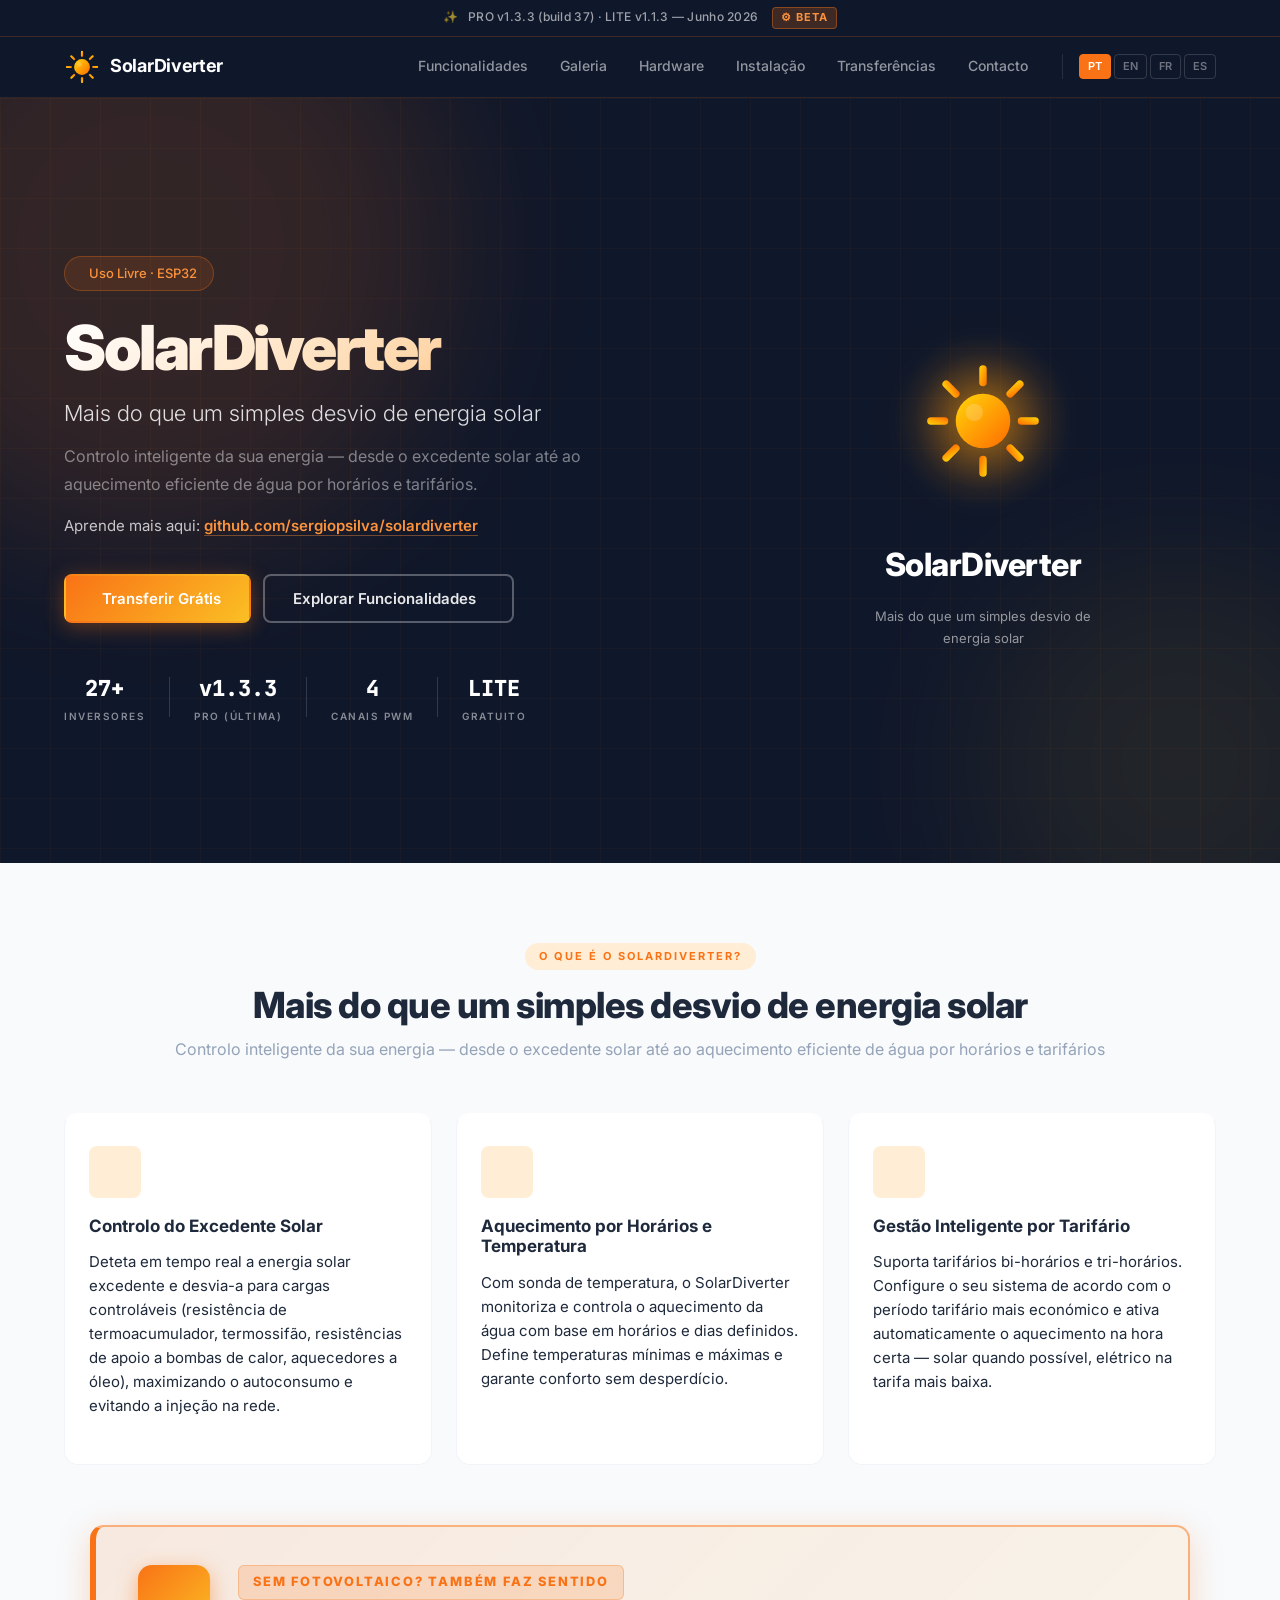
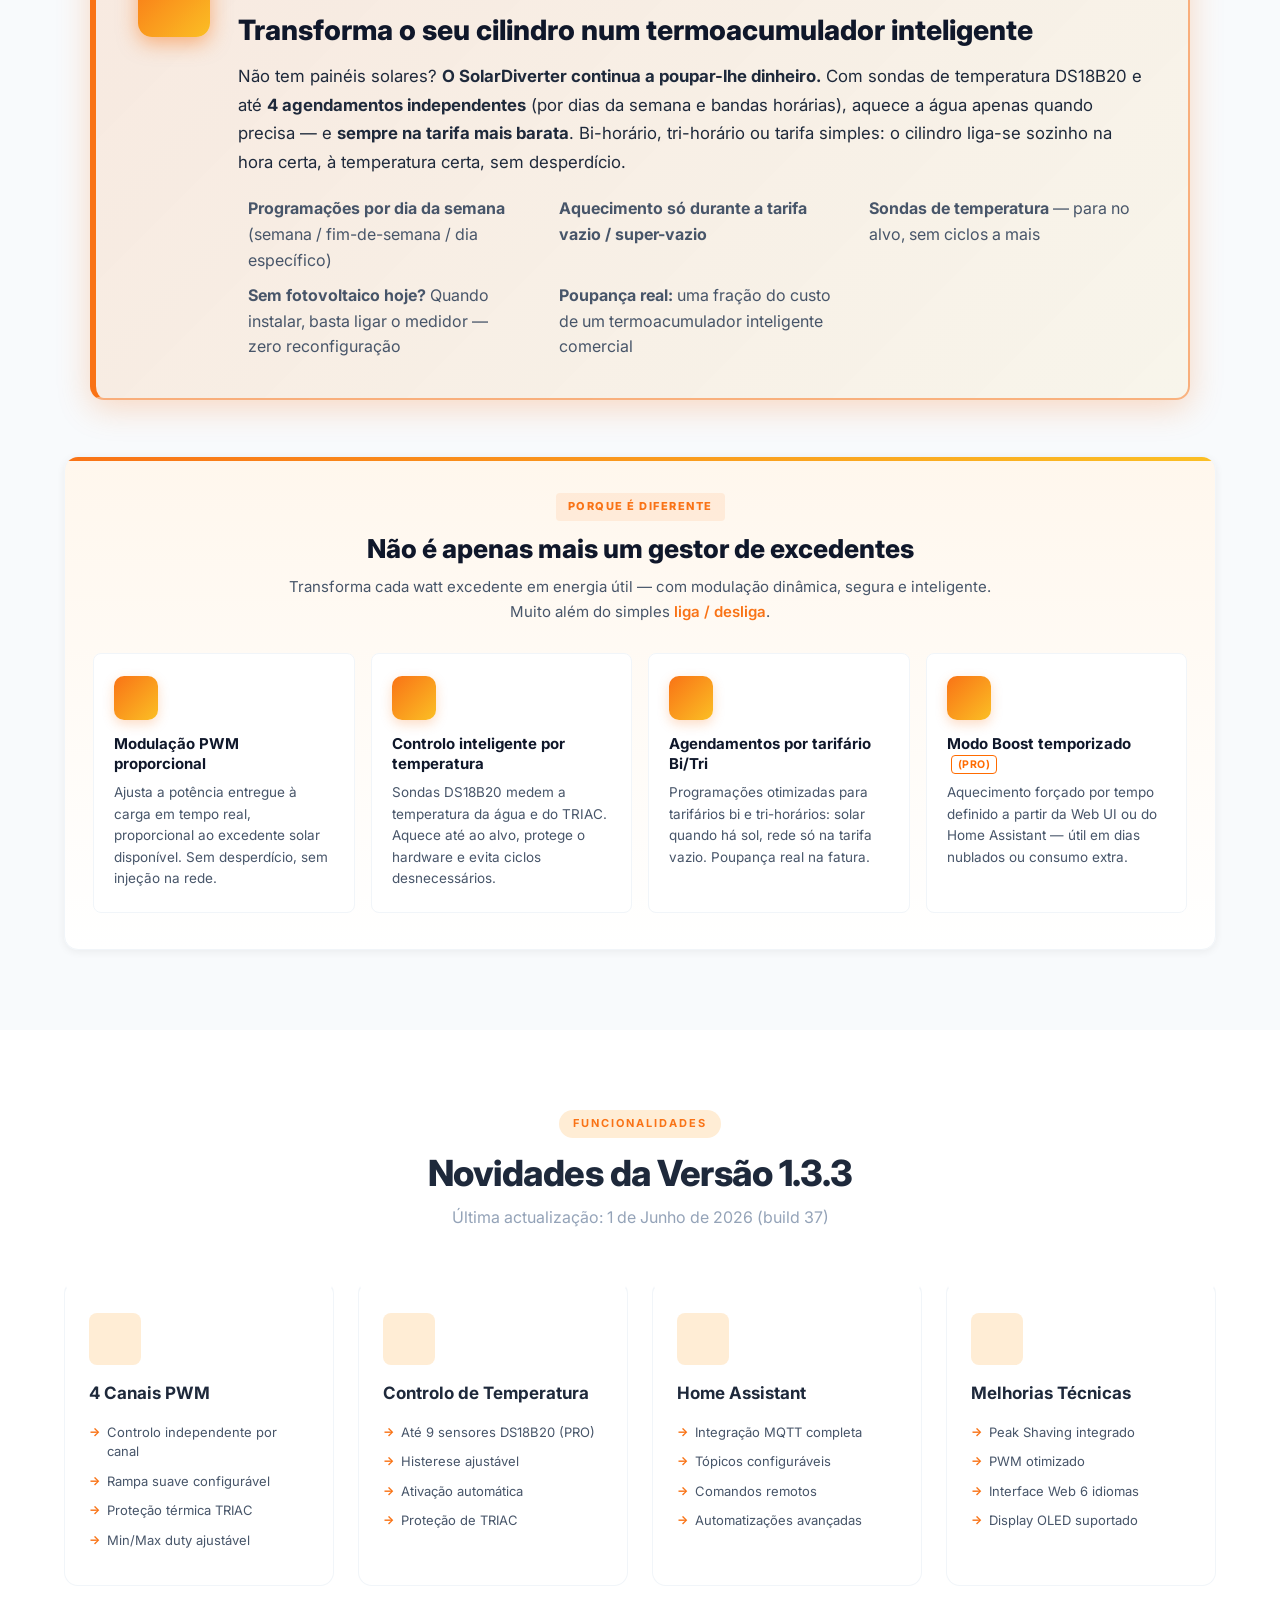
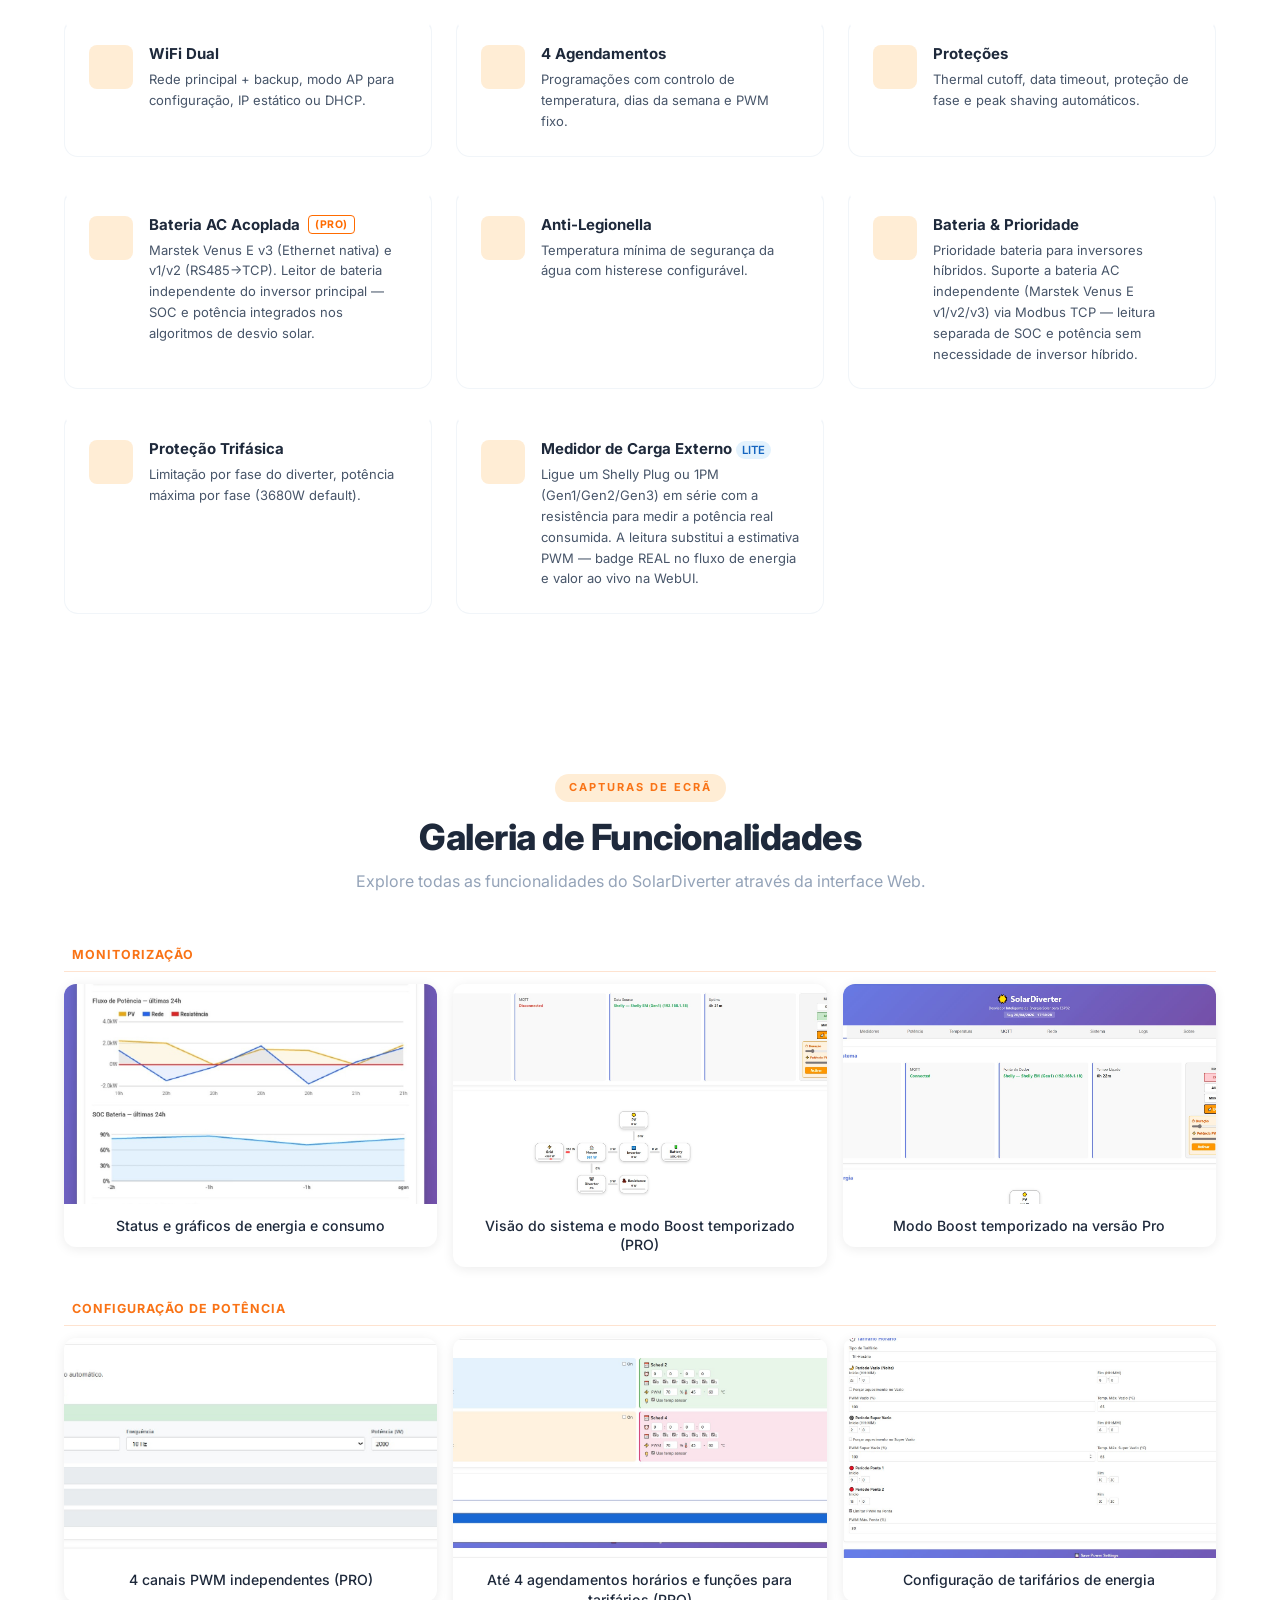
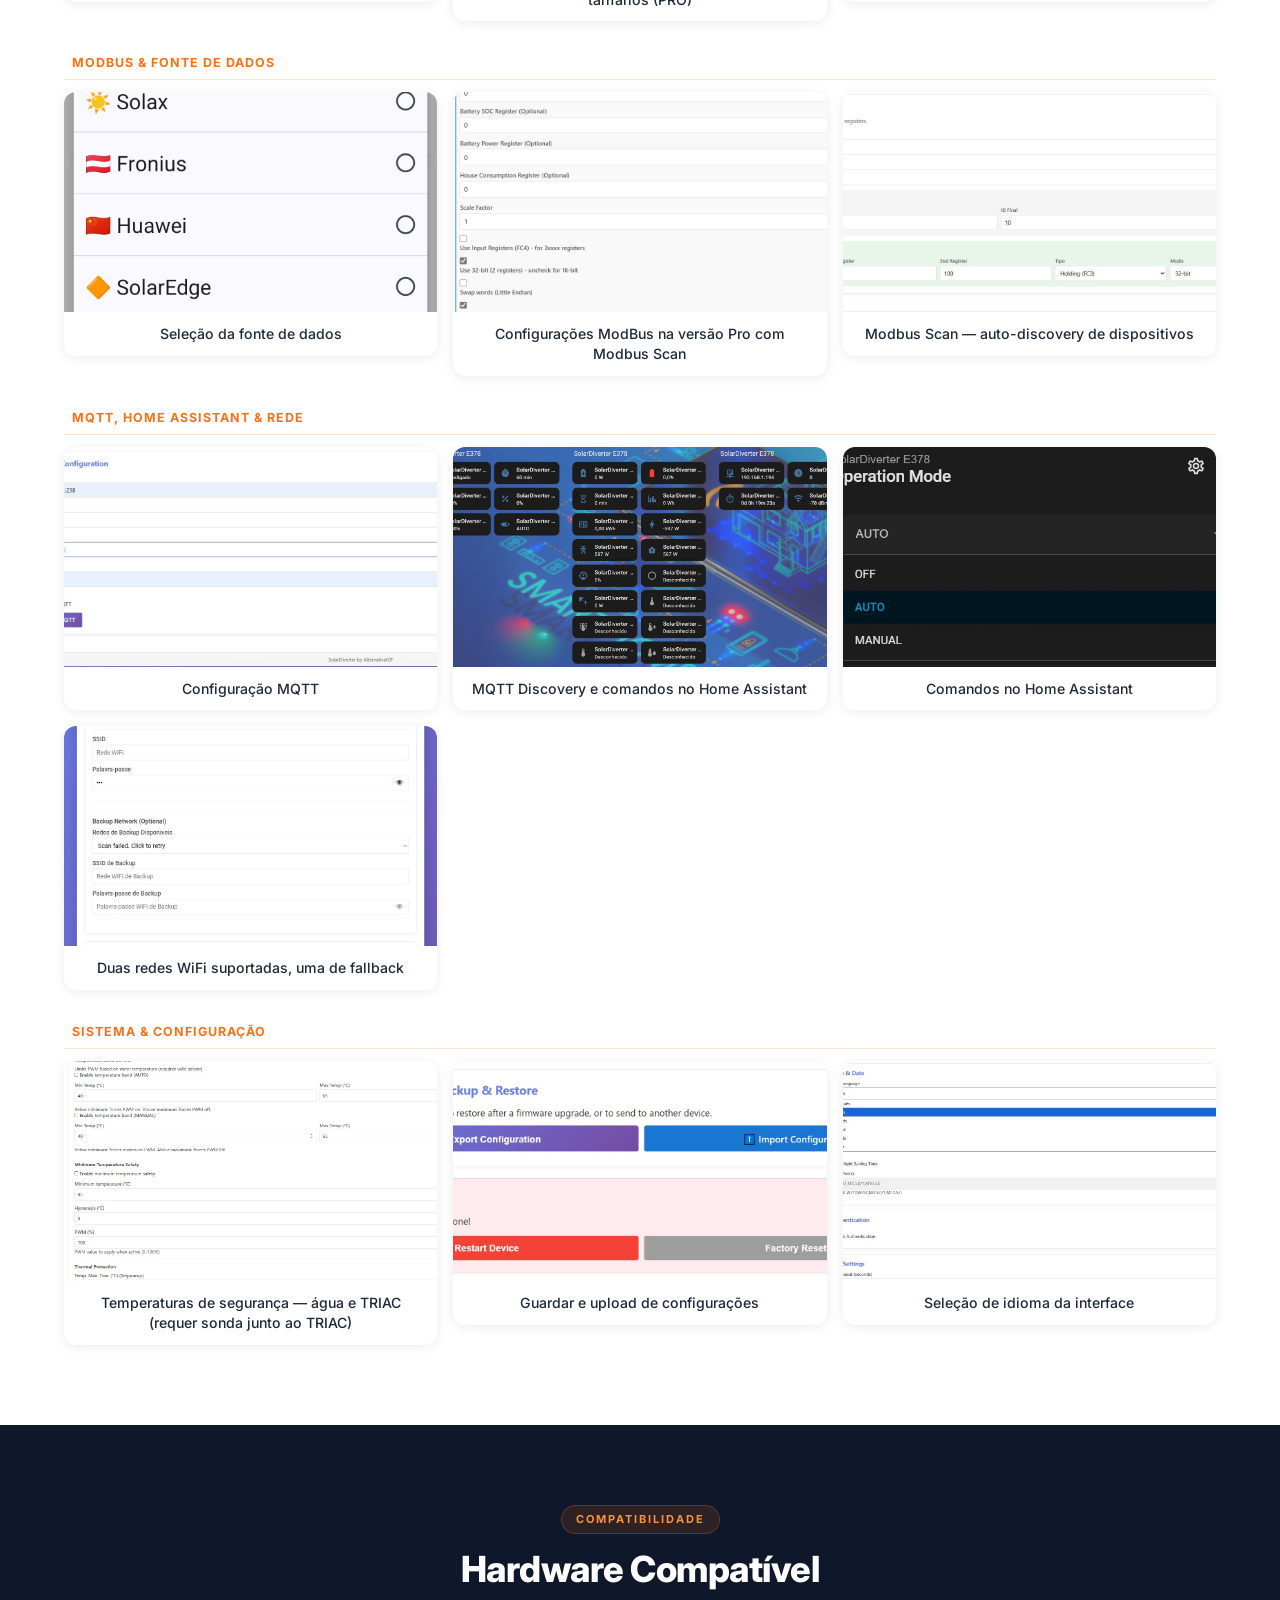
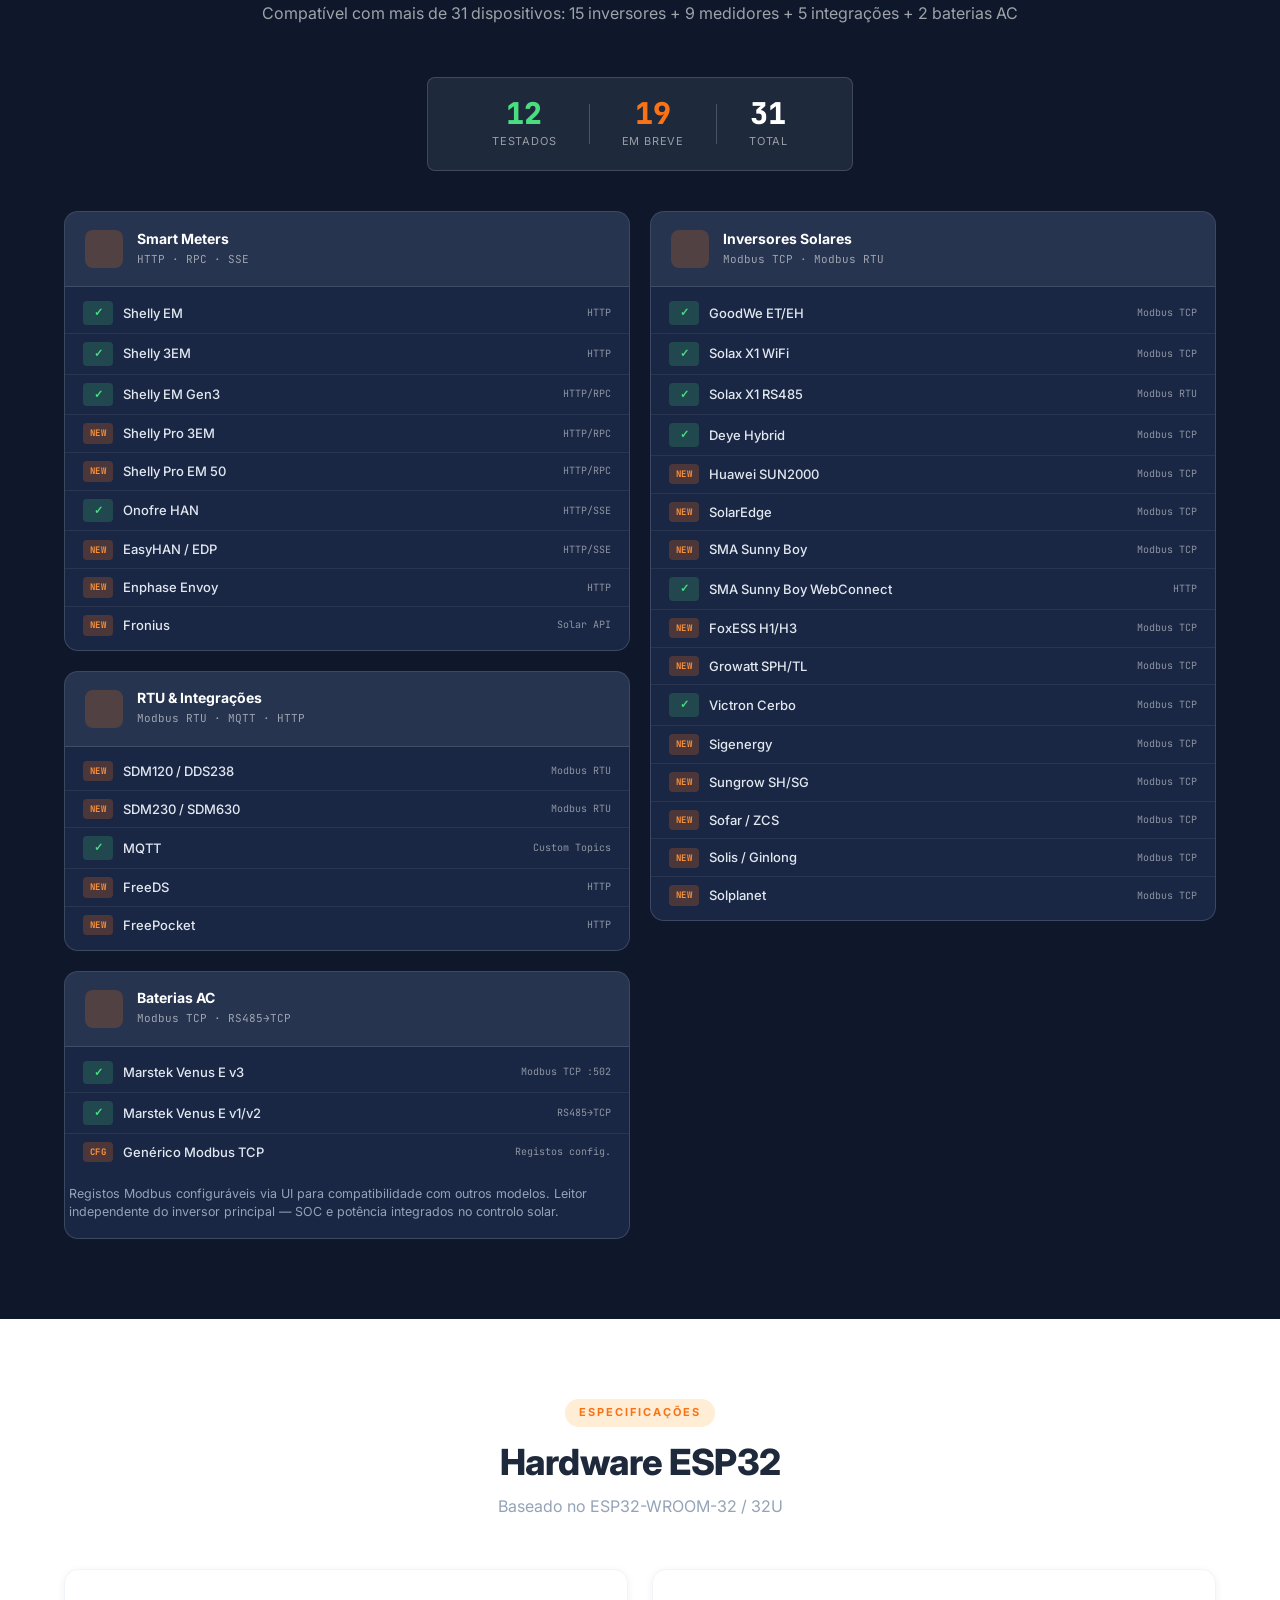
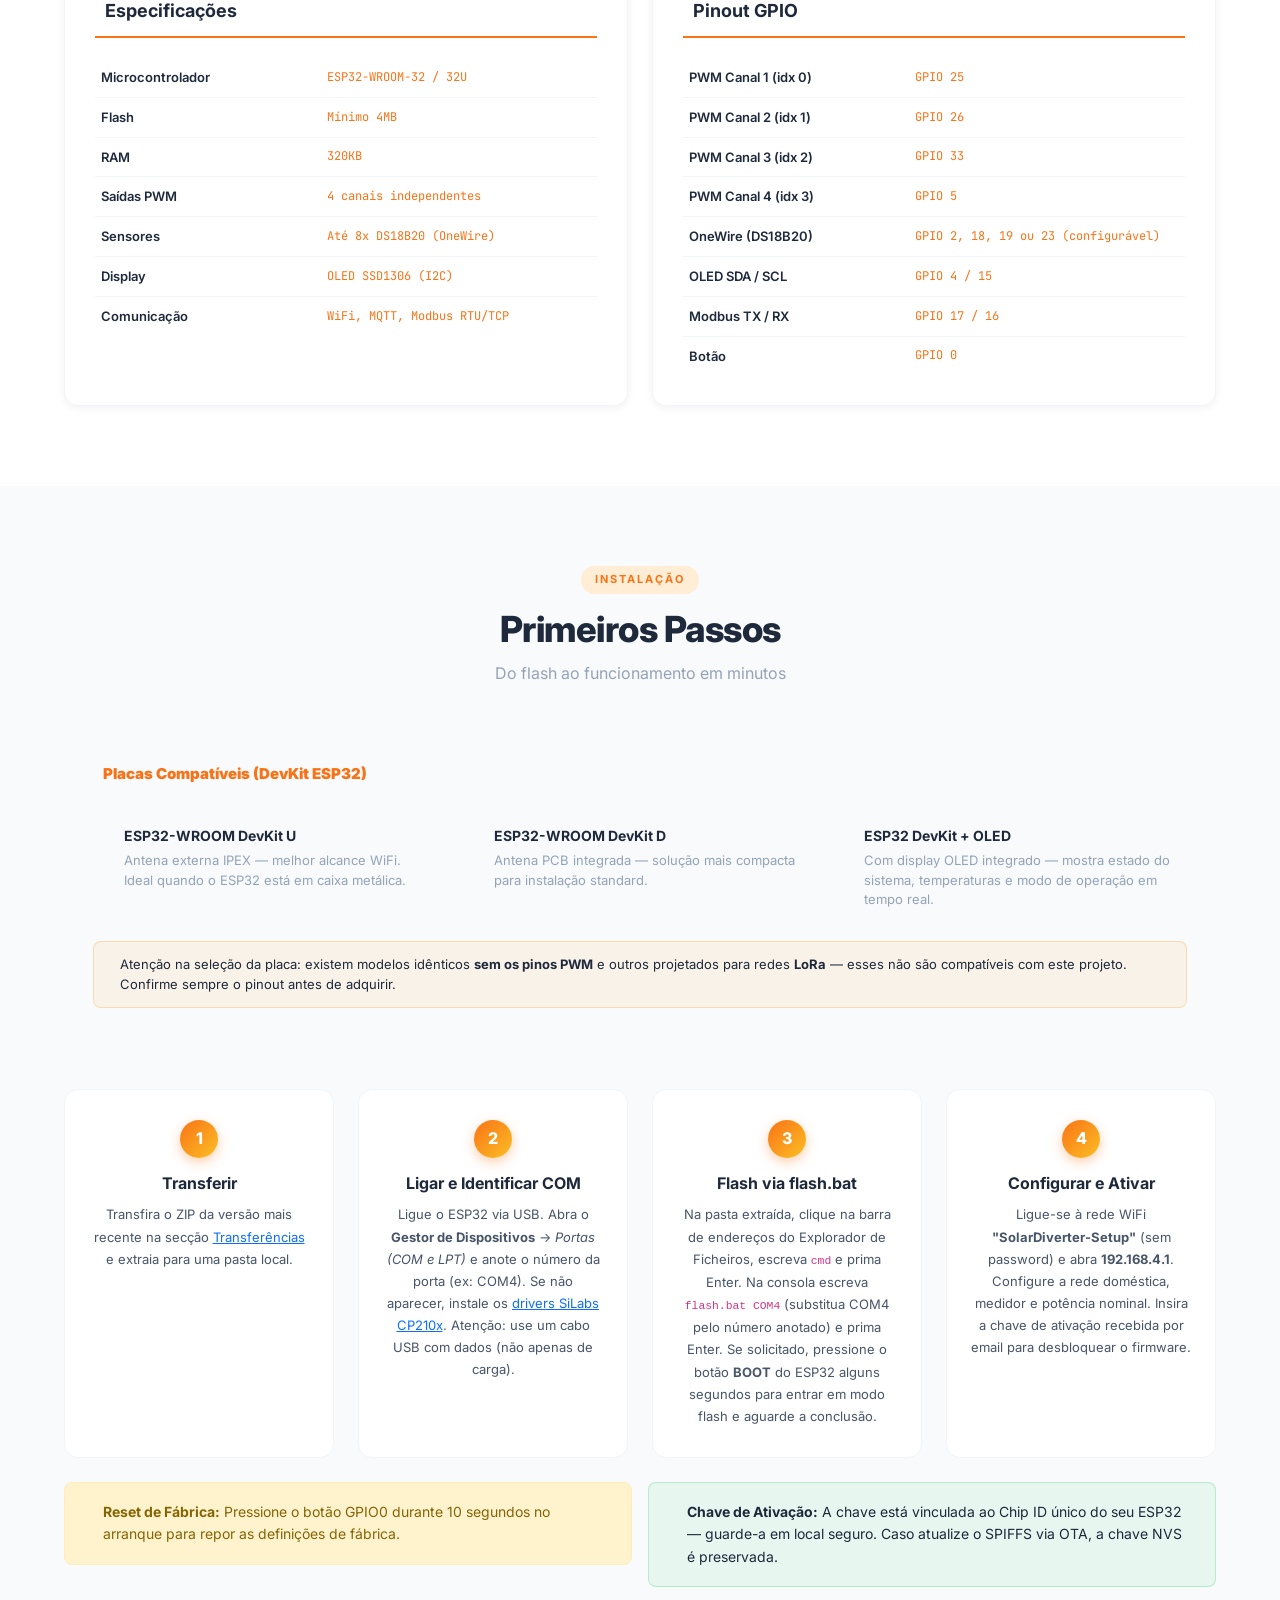
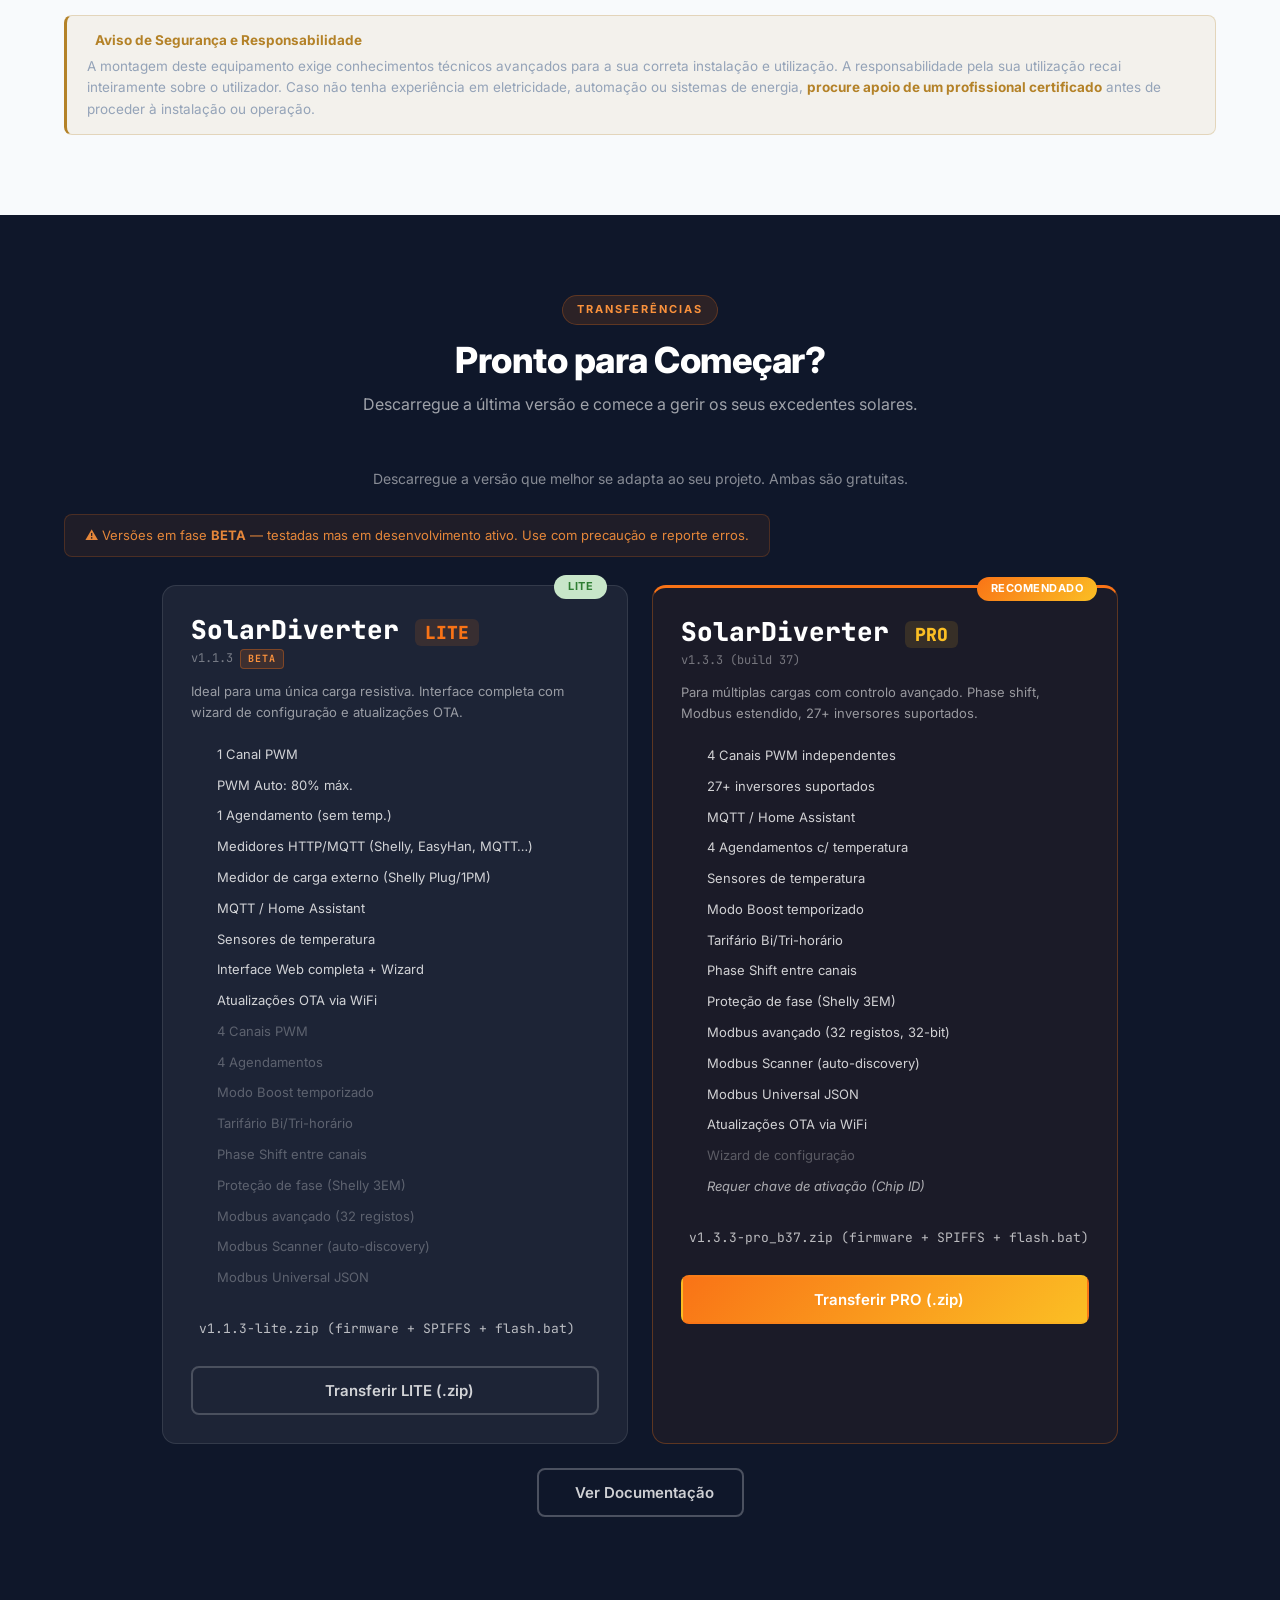
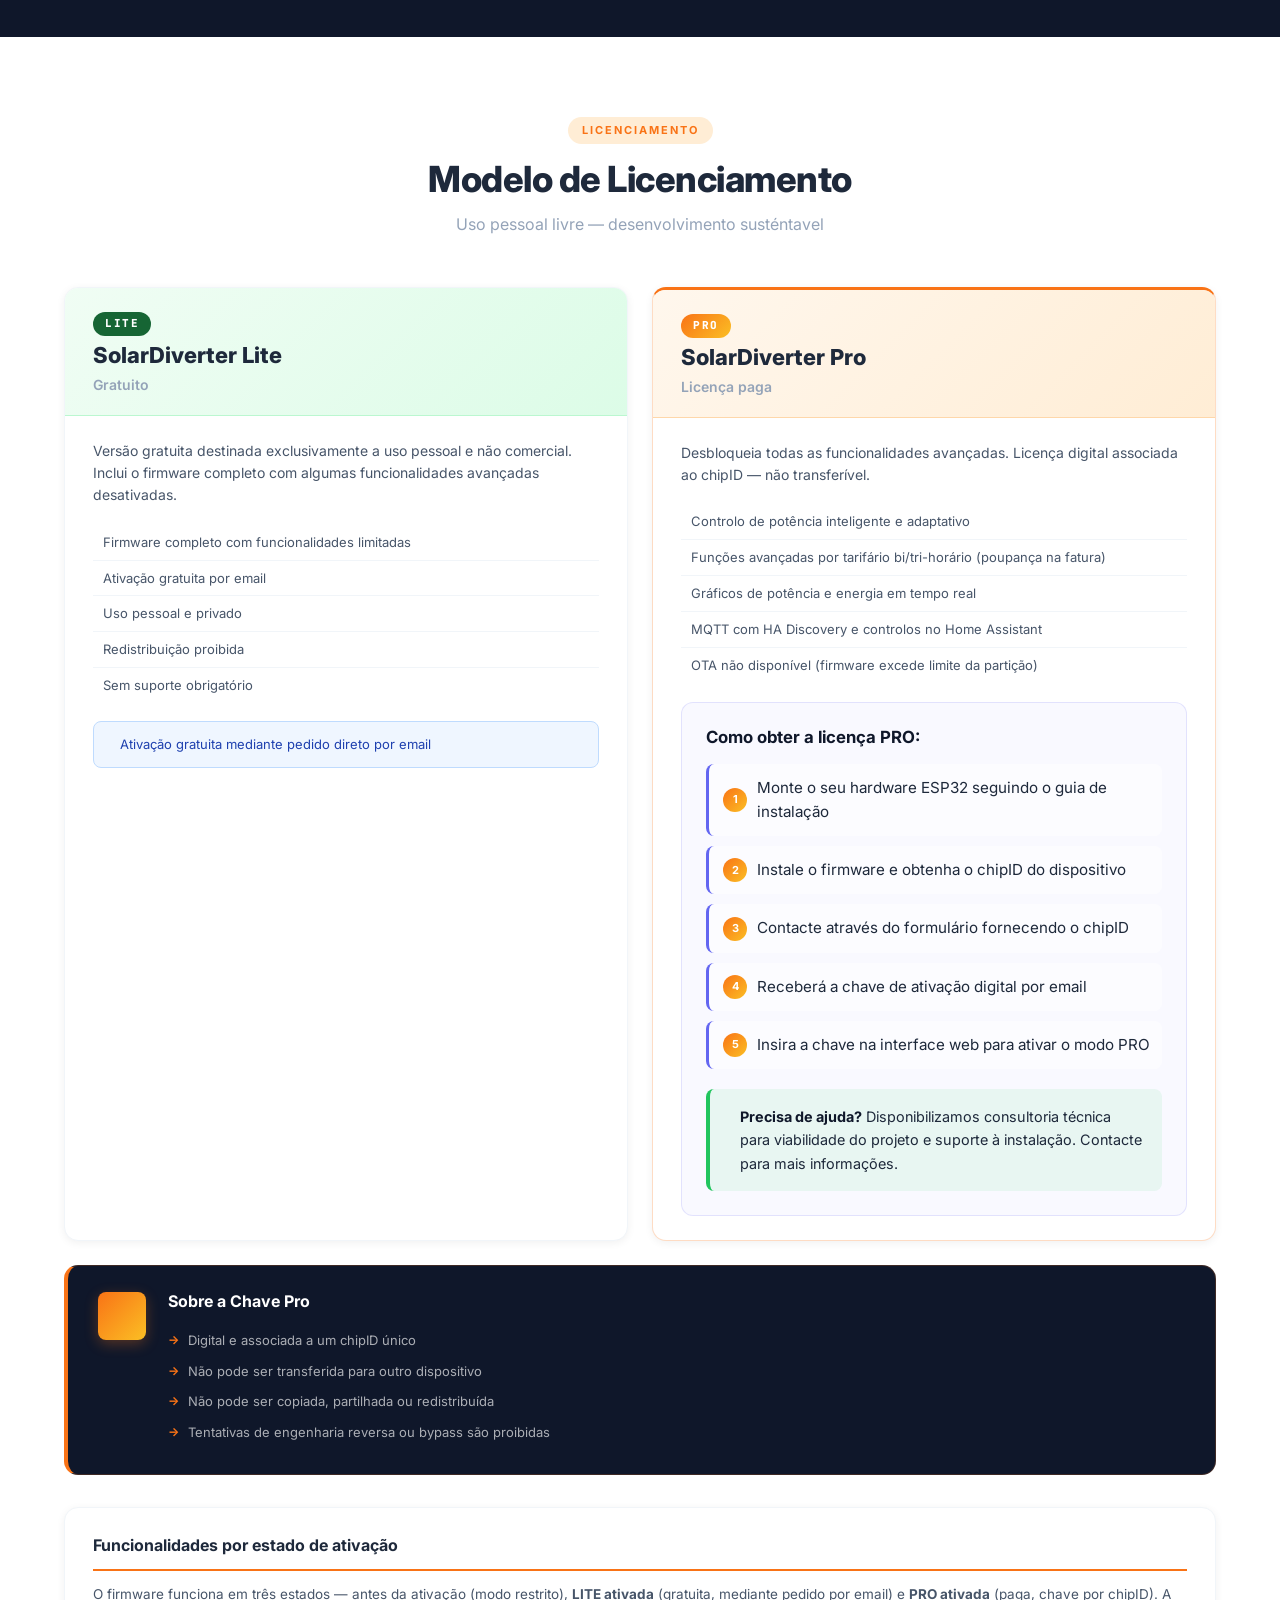
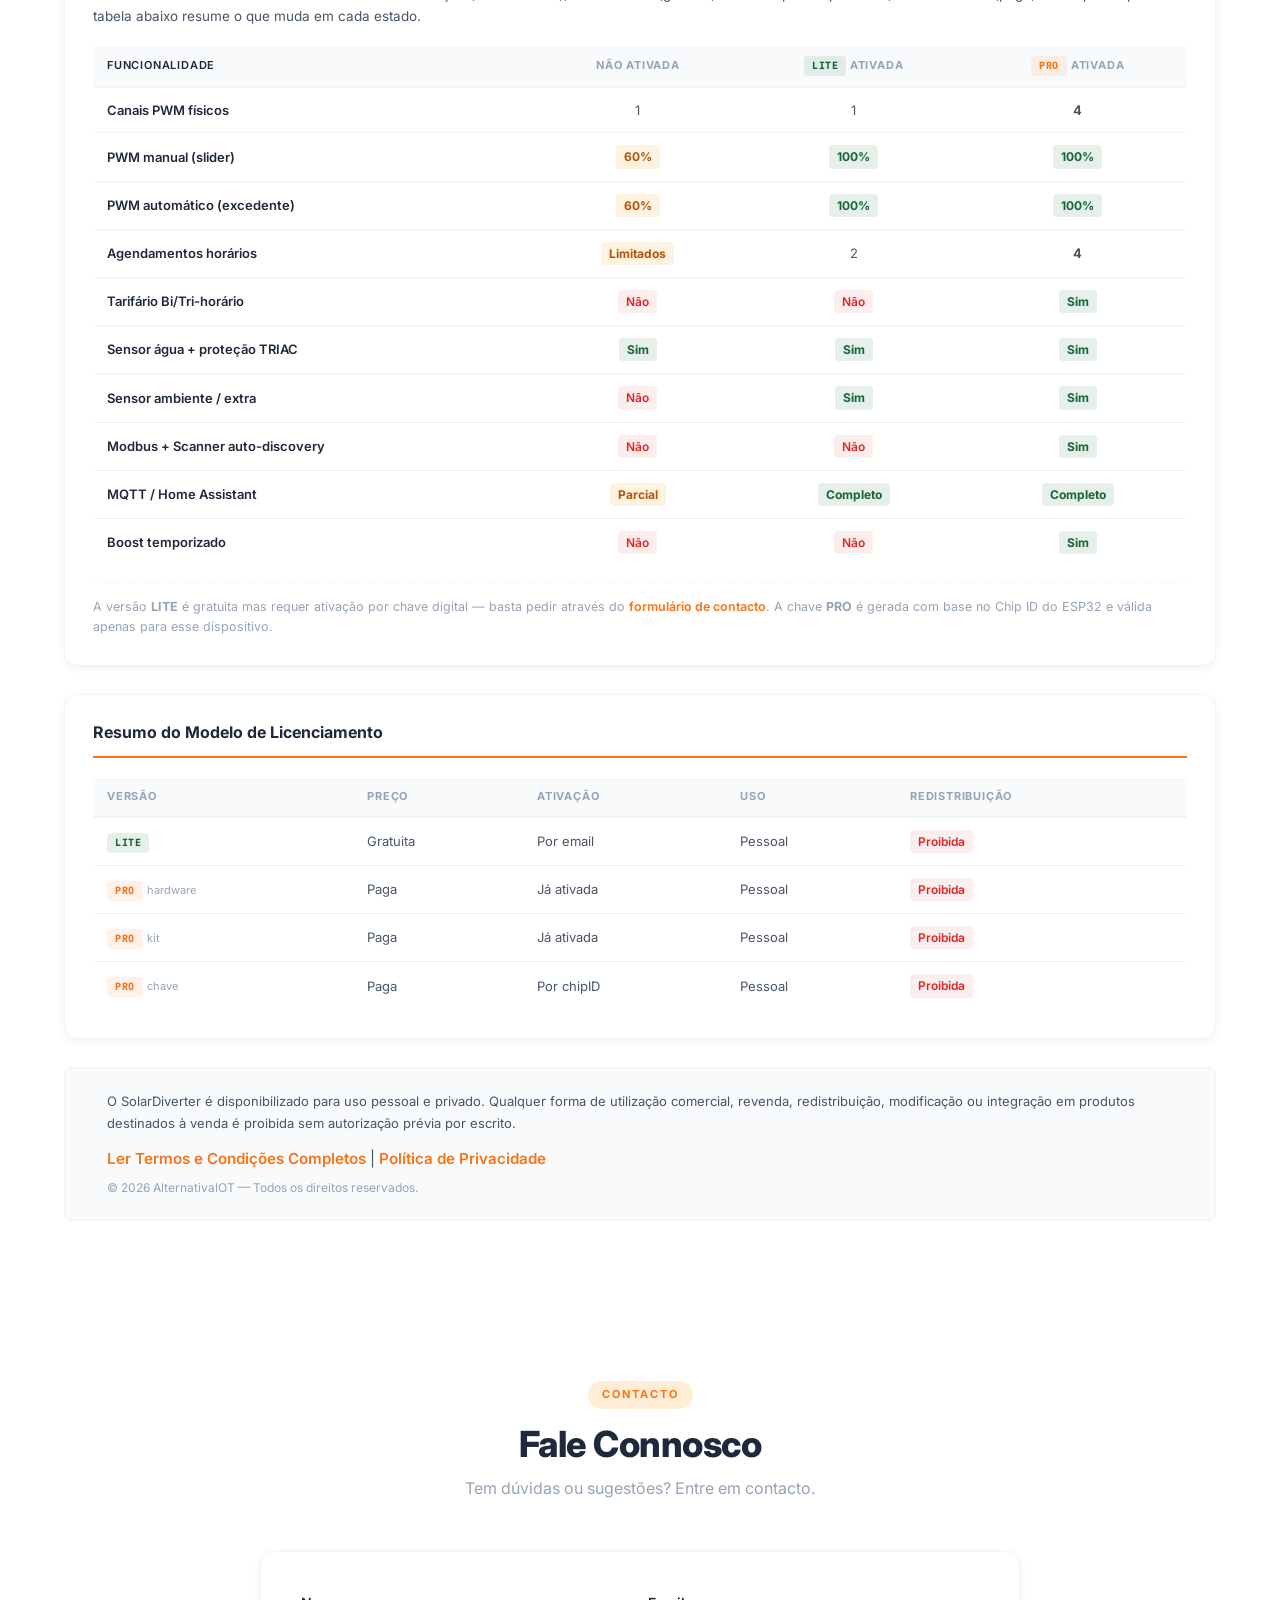
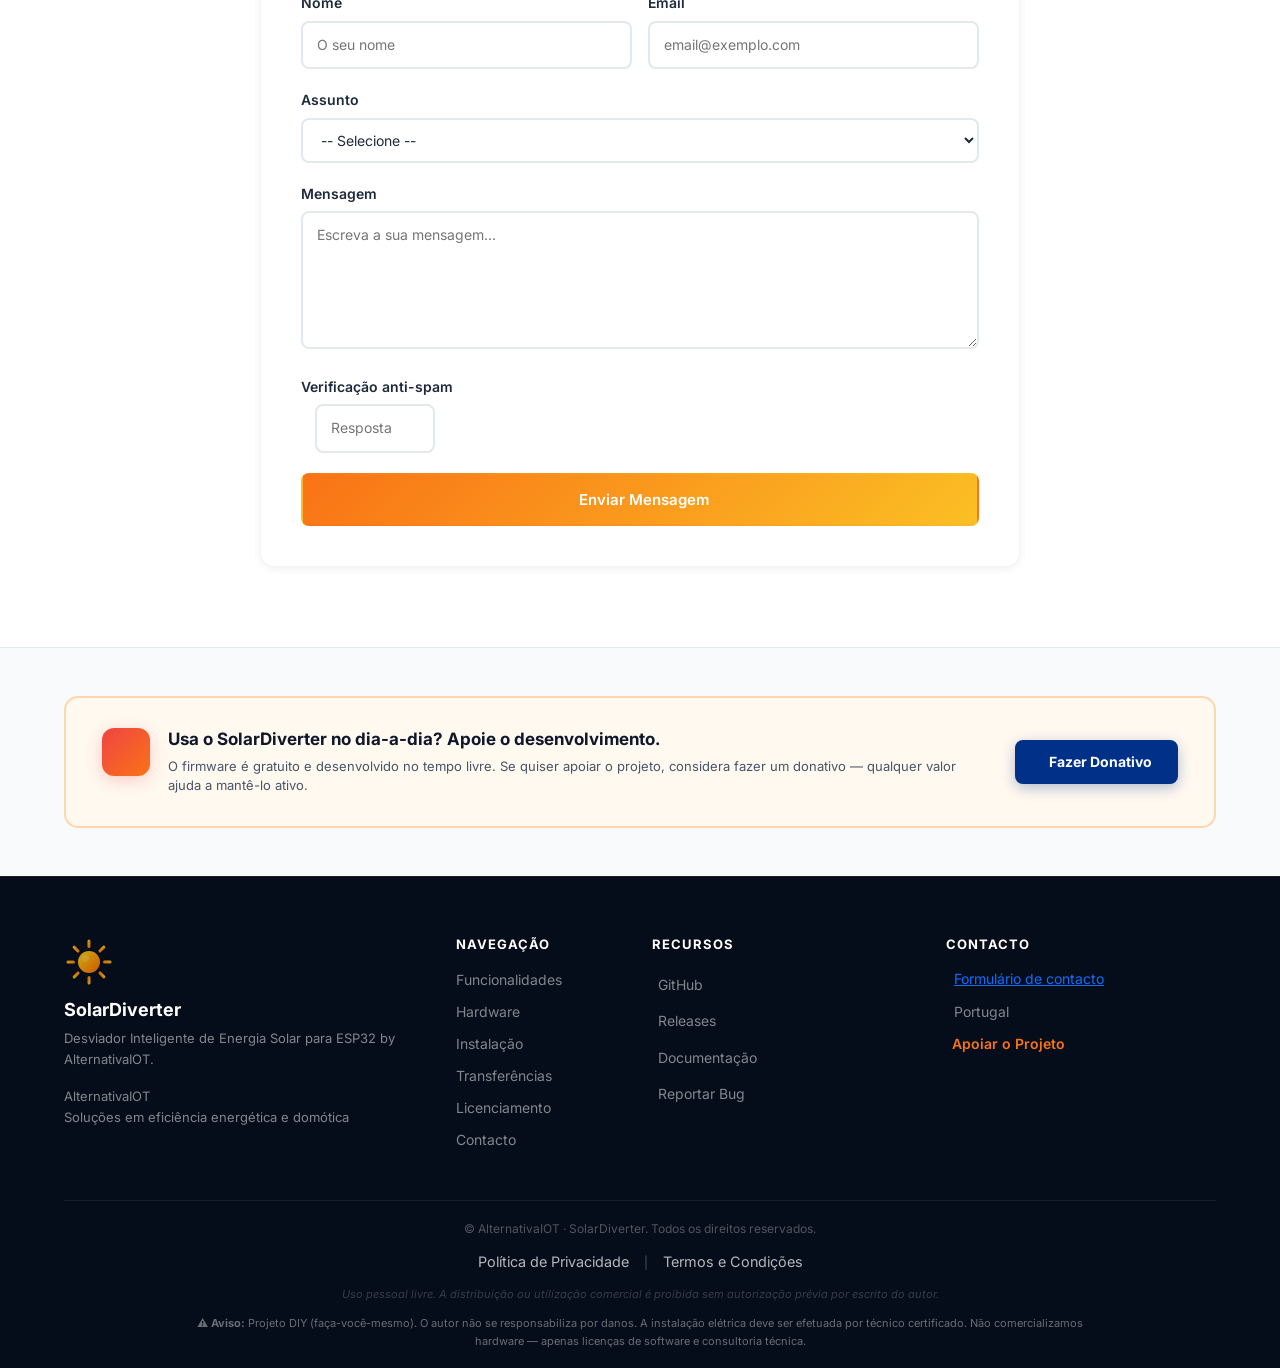
==== index.html @ dd432bb1 "v1.3.3-pro build 37 + LITE v1.1.3 + Shelly Contest page (1 June 2026)" ====
<!DOCTYPE html>
<html lang="pt">
<head>
    <meta charset="UTF-8">
    <meta name="viewport" content="width=device-width, initial-scale=1.0">
    <title>SolarDiverter - Gestor de Excedentes Fotovoltaicos para ESP32 | AlternativaIOT</title>
    <meta name="description" content="SolarDiverter transforma o seu termoacumulador convencional num cilindro inteligente. Gestor de excedentes fotovoltaicos para ESP32 — gratuito, até 4 canais PWM, 27+ inversores, MQTT, Home Assistant.">
    <meta name="author" content="AlternativaIOT">
    <meta name="keywords" content="solar diverter, gestor excedentes fotovoltaicos, termoacumulador inteligente, cilindro inteligente solar, desvio excedente solar, autoconsumo solar, ESP32, PWM, MQTT, Home Assistant, AlternativaIOT, excedente solar, diverter solar Portugal">

    <!-- Open Graph -->
    <meta property="og:title" content="SolarDiverter - Gestor de Excedentes Fotovoltaicos | AlternativaIOT">
    <meta property="og:description" content="Transforma o seu termoacumulador convencional num cilindro inteligente. Controlo automático de excedentes solares · 25+ inversores · Home Assistant · MQTT">
    <meta property="og:image" content="img/AlternativaIOT_logo.png">
    <meta property="og:type" content="website">

    <!-- Favicon -->
    <link rel="icon" type="image/png" href="img/AlternativaIOT_logo.png">

    <meta name="google-site-verification" content="google16018bba85872a10" />

    <!-- Sitemap -->
    <link rel="sitemap" type="application/xml" href="/solardiverter-site/sitemap.xml">

    <!-- Canonical URL -->
    <link rel="canonical" href="https://sergiopsilva.github.io/solardiverter-site/">

    <!-- Bootstrap 5 CDN -->
    <link href="https://cdn.jsdelivr.net/npm/bootstrap@5.3.8/dist/css/bootstrap.min.css" rel="stylesheet" integrity="sha384-sRIl4kxILFvY47J16cr9ZwB07vP4J8+LH7qKQnuqkuIAvNWLzeN8tE5YBujZqJLB" crossorigin="anonymous">

    <!-- Line Awesome Icons CDN -->
    <link rel="stylesheet" href="https://maxst.icons8.com/vue-static/lanern/line-awesome/css/line-awesome.min.css">

    <!-- Google Fonts -->
    <link href="https://fonts.googleapis.com/css2?family=Inter:wght@300;400;500;600;700;800;900&family=JetBrains+Mono:wght@400;500&display=swap" rel="stylesheet">

    <!-- Custom Styles -->
    <link rel="stylesheet" href="css/solardiverter.css">
</head>
<body>

<!-- Version Ribbon -->
<div class="sd-version-ribbon">
    <span class="sd-ribbon-sparkle">&#10024;</span>
    <span data-i18n="ribbon_version">PRO v1.3.3 (build 37) · LITE v1.1.3 — Junho 2026</span>
    <span class="sd-ribbon-beta">&#9881; BETA</span>
</div>

<!-- Navigation -->
<nav class="sd-navbar" id="sd-navbar">
    <div class="container">
        <a href="#home" class="sd-navbar-brand">
            <img src="img/sd-icon.svg" alt="SolarDiverter" class="sd-navbar-logo">
            <span class="sd-navbar-name">SolarDiverter</span>
        </a>
        <button class="sd-navbar-toggle" id="sd-nav-toggle" aria-label="Menu">
            <span></span><span></span><span></span>
        </button>
        <div class="sd-navbar-links" id="sd-nav-links">
            <a href="#features" data-i18n="nav_features">Funcionalidades</a>
            <a href="#screenshots" data-i18n="nav_screenshots">Galeria</a>
            <a href="#hardware" data-i18n="nav_hardware">Hardware</a>
            <a href="#getting-started" data-i18n="nav_started">Instalação</a>
            <a href="#downloads" data-i18n="nav_downloads">Transferências</a>
            <a href="#contact" data-i18n="nav_contact">Contacto</a>
            <div class="sd-nav-lang">
                <button class="sd-lang-btn active" data-lang="pt">PT</button>
                <button class="sd-lang-btn" data-lang="en">EN</button>
                <button class="sd-lang-btn" data-lang="fr">FR</button>
                <button class="sd-lang-btn" data-lang="es">ES</button>
            </div>
        </div>
    </div>
</nav>

<!-- Hero Section -->
<section id="home" class="sd-hero">
    <div class="sd-hero-bg">
        <div class="sd-hero-glow sd-glow-1"></div>
        <div class="sd-hero-glow sd-glow-2"></div>
        <div class="sd-hero-grid"></div>
    </div>
    <div class="container sd-hero-content">
        <div class="row align-items-center">
            <div class="col-lg-7">
                <div class="sd-hero-badge">
                    <i class="la la-bolt"></i>
                    <span data-i18n="hero_badge">Uso Livre &middot; ESP32</span>
                </div>
                <h1 class="sd-hero-title">
                    <span class="sd-hero-title-main">SolarDiverter</span>
                </h1>
                <p class="sd-hero-subtitle" data-i18n="hero_subtitle">Mais do que um simples desvio de energia solar</p>
                <p class="sd-hero-desc" data-i18n="hero_desc">Controlo inteligente da sua energia — desde o excedente solar até ao aquecimento eficiente de água por horários e tarifários.</p>
                <p class="sd-hero-learn-more"><span data-i18n="hero_learn_more">Aprende mais aqui:</span> <a href="https://github.com/sergiopsilva/solardiverter" target="_blank" rel="noopener noreferrer">github.com/sergiopsilva/solardiverter</a></p>
                <div class="sd-hero-buttons">
                    <!-- TODO: Substituir "#" pelos links de download definitivos -->
                    <a href="#downloads" class="sd-btn sd-btn-primary sd-btn-glow">
                        <i class="la la-download"></i>
                        <span data-i18n="hero_btn_download">Transferir Grátis</span>
                    </a>
                    <a href="#features" class="sd-btn sd-btn-ghost">
                        <span data-i18n="hero_btn_features">Explorar Funcionalidades</span>
                        <i class="la la-arrow-right"></i>
                    </a>
                </div>
                <div class="sd-hero-stats">
                    <div class="sd-stat">
                        <span class="sd-stat-value">27+</span>
                        <span class="sd-stat-label" data-i18n="stat_inverters">INVERSORES</span>
                    </div>
                    <div class="sd-stat-divider"></div>
                    <div class="sd-stat">
                        <span class="sd-stat-value">v1.3.3</span>
                        <span class="sd-stat-label" data-i18n="stat_version">PRO (ÚLTIMA)</span>
                    </div>
                    <div class="sd-stat-divider"></div>
                    <div class="sd-stat">
                        <span class="sd-stat-value">4</span>
                        <span class="sd-stat-label" data-i18n="stat_channels">CANAIS PWM</span>
                    </div>
                    <div class="sd-stat-divider"></div>
                    <div class="sd-stat">
                        <span class="sd-stat-value">LITE</span>
                        <span class="sd-stat-label" data-i18n="stat_free">GRATUITO</span>
                    </div>
                </div>
            </div>
            <div class="col-lg-5 d-none d-lg-block">
                <div class="sd-hero-visual">
                    <div class="sd-hero-brand">
                        <div class="sd-hero-sun-wrap">
                            <div class="sd-hero-sun-halo"></div>
                            <div class="sd-hero-sun-halo sd-hero-sun-halo-2"></div>
                            <svg class="sd-hero-sun-svg" viewBox="0 0 100 100" xmlns="http://www.w3.org/2000/svg" fill="none">
                                <defs>
                                    <linearGradient id="sunG" x1="0%" y1="0%" x2="100%" y2="100%">
                                        <stop offset="0%" stop-color="#FFD60A"/>
                                        <stop offset="100%" stop-color="#FF6B00"/>
                                    </linearGradient>
                                </defs>
                                <rect x="47" y="5" width="6" height="17" rx="3" fill="url(#sunG)"/>
                                <rect x="47" y="5" width="6" height="17" rx="3" fill="url(#sunG)" transform="rotate(45 50 50)"/>
                                <rect x="47" y="5" width="6" height="17" rx="3" fill="url(#sunG)" transform="rotate(90 50 50)"/>
                                <rect x="47" y="5" width="6" height="17" rx="3" fill="url(#sunG)" transform="rotate(135 50 50)"/>
                                <rect x="47" y="5" width="6" height="17" rx="3" fill="url(#sunG)" transform="rotate(180 50 50)"/>
                                <rect x="47" y="5" width="6" height="17" rx="3" fill="url(#sunG)" transform="rotate(225 50 50)"/>
                                <rect x="47" y="5" width="6" height="17" rx="3" fill="url(#sunG)" transform="rotate(270 50 50)"/>
                                <rect x="47" y="5" width="6" height="17" rx="3" fill="url(#sunG)" transform="rotate(315 50 50)"/>
                                <circle cx="50" cy="50" r="22" fill="url(#sunG)"/>
                                <circle cx="43" cy="43" r="7" fill="white" opacity="0.18"/>
                            </svg>
                        </div>
                        <div class="sd-hero-brand-name">SolarDiverter</div>
                        <p class="sd-hero-brand-tagline">Mais do que um simples desvio de energia solar</p>
                    </div>
                </div>
            </div>
        </div>
    </div>
</section>

<!-- About Section -->
<section id="about" class="sd-section sd-section-alt">
    <div class="container">
        <div class="sd-section-header">
            <span class="sd-section-tag" data-i18n="about_tag">O QUE É O SOLARDIVERTER?</span>
            <h2 class="sd-section-title" data-i18n="about_title">Mais do que um simples desvio de energia solar</h2>
            <p class="sd-section-subtitle" data-i18n="about_subtitle">Controlo inteligente da sua energia — desde o excedente solar até ao aquecimento eficiente de água por horários e tarifários</p>
        </div>
        <div class="row g-4 justify-content-center">
            <div class="col-lg-4 col-md-6">
                <div class="sd-feature-card">
                    <div class="sd-feature-icon">
                        <i class="la la-sun"></i>
                    </div>
                    <h3 class="sd-feature-title" data-i18n="about_solar_title">Controlo do Excedente Solar</h3>
                    <p class="sd-feature-text" data-i18n="about_solar_text">Deteta em tempo real a energia solar excedente e desvia-a para cargas controláveis (resistência de termoacumulador, termossifão, resistências de apoio a bombas de calor, aquecedores a óleo), maximizando o autoconsumo e evitando a injeção na rede.</p>
                </div>
            </div>
            <div class="col-lg-4 col-md-6">
                <div class="sd-feature-card">
                    <div class="sd-feature-icon">
                        <i class="la la-thermometer-half"></i>
                    </div>
                    <h3 class="sd-feature-title" data-i18n="about_temp_title">Aquecimento por Horários e Temperatura</h3>
                    <p class="sd-feature-text" data-i18n="about_temp_text">Com sonda de temperatura, o SolarDiverter monitoriza e controla o aquecimento da água com base em horários e dias definidos. Define temperaturas mínimas e máximas e garante conforto sem desperdício.</p>
                </div>
            </div>
            <div class="col-lg-4 col-md-6">
                <div class="sd-feature-card">
                    <div class="sd-feature-icon">
                        <i class="la la-coins"></i>
                    </div>
                    <h3 class="sd-feature-title" data-i18n="about_tariff_title">Gestão Inteligente por Tarifário</h3>
                    <p class="sd-feature-text" data-i18n="about_tariff_text">Suporta tarifários bi-horários e tri-horários. Configure o seu sistema de acordo com o período tarifário mais económico e ativa automaticamente o aquecimento na hora certa — solar quando possível, elétrico na tarifa mais baixa.</p>
                </div>
            </div>
        </div>

        <!-- No-PV callout: works without photovoltaic too -->
        <div class="sd-nopv-callout">
            <div class="sd-nopv-icon"><i class="la la-bolt"></i></div>
            <div class="sd-nopv-body">
                <span class="sd-nopv-tag" data-i18n="nopv_tag">SEM FOTOVOLTAICO? TAMBÉM FAZ SENTIDO</span>
                <h3 class="sd-nopv-title" data-i18n="nopv_title">Transforma o seu cilindro num termoacumulador inteligente</h3>
                <p class="sd-nopv-text" data-i18n="nopv_text">Não tem painéis solares? <strong>O SolarDiverter continua a poupar-lhe dinheiro.</strong> Com sondas de temperatura DS18B20 e até <strong>4 agendamentos independentes</strong> (por dias da semana e bandas horárias), aquece a água apenas quando precisa — e <strong>sempre na tarifa mais barata</strong>. Bi-horário, tri-horário ou tarifa simples: o cilindro liga-se sozinho na hora certa, à temperatura certa, sem desperdício.</p>
                <ul class="sd-nopv-list">
                    <li><i class="la la-check-circle"></i> <span data-i18n="nopv_b1"><strong>Programações por dia da semana</strong> (semana / fim-de-semana / dia específico)</span></li>
                    <li><i class="la la-check-circle"></i> <span data-i18n="nopv_b2"><strong>Aquecimento só durante a tarifa vazio / super-vazio</strong></span></li>
                    <li><i class="la la-check-circle"></i> <span data-i18n="nopv_b3"><strong>Sondas de temperatura</strong> — para no alvo, sem ciclos a mais</span></li>
                    <li><i class="la la-check-circle"></i> <span data-i18n="nopv_b4"><strong>Sem fotovoltaico hoje?</strong> Quando instalar, basta ligar o medidor — zero reconfiguração</span></li>
                    <li><i class="la la-check-circle"></i> <span data-i18n="nopv_b5"><strong>Poupança real:</strong> uma fração do custo de um termoacumulador inteligente comercial</span></li>
                </ul>
            </div>
        </div>

        <!-- Why is it different — README differentiators -->
        <div class="sd-diff-block">
            <div class="sd-diff-header">
                <span class="sd-diff-tag" data-i18n="diff_tag">PORQUE É DIFERENTE</span>
                <h3 class="sd-diff-title" data-i18n="diff_title">Não é apenas mais um gestor de excedentes</h3>
                <p class="sd-diff-sub" data-i18n="diff_sub">Transforma cada watt excedente em energia útil — com modulação dinâmica, segura e inteligente. Muito além do simples <em>liga / desliga</em>.</p>
            </div>
            <div class="row g-3">
                <div class="col-lg-3 col-md-6">
                    <div class="sd-diff-card">
                        <div class="sd-diff-icon"><i class="la la-sliders-h"></i></div>
                        <h4 data-i18n="diff_pwm_title">Modulação PWM proporcional</h4>
                        <p data-i18n="diff_pwm_desc">Ajusta a potência entregue à carga em tempo real, proporcional ao excedente solar disponível. Sem desperdício, sem injeção na rede.</p>
                    </div>
                </div>
                <div class="col-lg-3 col-md-6">
                    <div class="sd-diff-card">
                        <div class="sd-diff-icon"><i class="la la-thermometer-half"></i></div>
                        <h4 data-i18n="diff_temp_title">Controlo inteligente por temperatura</h4>
                        <p data-i18n="diff_temp_desc">Sondas DS18B20 medem a temperatura da água e do TRIAC. Aquece até ao alvo, protege o hardware e evita ciclos desnecessários.</p>
                    </div>
                </div>
                <div class="col-lg-3 col-md-6">
                    <div class="sd-diff-card">
                        <div class="sd-diff-icon"><i class="la la-clock"></i></div>
                        <h4 data-i18n="diff_sched_title">Agendamentos por tarifário Bi/Tri</h4>
                        <p data-i18n="diff_sched_desc">Programações otimizadas para tarifários bi e tri-horários: solar quando há sol, rede só na tarifa vazio. Poupança real na fatura.</p>
                    </div>
                </div>
                <div class="col-lg-3 col-md-6">
                    <div class="sd-diff-card">
                        <div class="sd-diff-icon"><i class="la la-fire"></i></div>
                        <h4 data-i18n="diff_boost_title">Modo Boost temporizado <span class="sd-pro-only">(PRO)</span></h4>
                        <p data-i18n="diff_boost_desc">Aquecimento forçado por tempo definido a partir da Web UI ou do Home Assistant — útil em dias nublados ou consumo extra.</p>
                    </div>
                </div>
            </div>
        </div>
    </div>
</section>

<!-- Features Section -->
<section id="features" class="sd-section">
    <div class="container">
        <div class="sd-section-header">
            <span class="sd-section-tag" data-i18n="features_tag">FUNCIONALIDADES</span>
            <h2 class="sd-section-title" data-i18n="features_title">Novidades da Versão 1.3.3</h2>
            <p class="sd-section-subtitle" data-i18n="features_subtitle">Última actualização: 1 de Junho de 2026 (build 37)</p>
        </div>

        <div class="row g-4">
            <div class="col-lg-3 col-md-6">
                <div class="sd-feature-card">
                    <div class="sd-feature-icon">
                        <i class="la la-bolt"></i>
                    </div>
                    <h3 data-i18n="feat_pwm_title">4 Canais PWM</h3>
                    <ul class="sd-feature-list">
                        <li data-i18n="feat_pwm_1">Controlo independente por canal</li>
                        <li data-i18n="feat_pwm_2">Rampa suave configurável</li>
                        <li data-i18n="feat_pwm_3">Proteção térmica TRIAC</li>
                        <li data-i18n="feat_pwm_4">Min/Max duty ajustável</li>
                    </ul>
                </div>
            </div>
            <div class="col-lg-3 col-md-6">
                <div class="sd-feature-card">
                    <div class="sd-feature-icon">
                        <i class="la la-thermometer-half"></i>
                    </div>
                    <h3 data-i18n="feat_temp_title">Controlo de Temperatura</h3>
                    <ul class="sd-feature-list">
                        <li data-i18n="feat_temp_1">Até 9 sensores DS18B20 (PRO)</li>
                        <li data-i18n="feat_temp_2">Histerese ajustável</li>
                        <li data-i18n="feat_temp_3">Ativação automática</li>
                        <li data-i18n="feat_temp_4">Proteção de TRIAC</li>
                    </ul>
                </div>
            </div>
            <div class="col-lg-3 col-md-6">
                <div class="sd-feature-card">
                    <div class="sd-feature-icon">
                        <i class="la la-home"></i>
                    </div>
                    <h3 data-i18n="feat_mqtt_title">Home Assistant</h3>
                    <ul class="sd-feature-list">
                        <li data-i18n="feat_mqtt_1">Integração MQTT completa</li>
                        <li data-i18n="feat_mqtt_2">Tópicos configuráveis</li>
                        <li data-i18n="feat_mqtt_3">Comandos remotos</li>
                        <li data-i18n="feat_mqtt_4">Automatizações avançadas</li>
                    </ul>
                </div>
            </div>
            <div class="col-lg-3 col-md-6">
                <div class="sd-feature-card">
                    <div class="sd-feature-icon">
                        <i class="la la-cog"></i>
                    </div>
                    <h3 data-i18n="feat_tech_title">Melhorias Técnicas</h3>
                    <ul class="sd-feature-list">
                        <li data-i18n="feat_tech_1">Peak Shaving integrado</li>
                        <li data-i18n="feat_tech_2">PWM otimizado</li>
                        <li data-i18n="feat_tech_3">Interface Web 6 idiomas</li>
                        <li data-i18n="feat_tech_4">Display OLED suportado</li>
                    </ul>
                </div>
            </div>
        </div>

        <!-- Extra features row -->
        <div class="row g-4 mt-2">
            <div class="col-lg-4 col-md-6">
                <div class="sd-feature-card sd-feature-card-sm">
                    <div class="sd-feature-icon-sm"><i class="la la-wifi"></i></div>
                    <div>
                        <h4 data-i18n="feat_wifi_title">WiFi Dual</h4>
                        <p data-i18n="feat_wifi_desc">Rede principal + backup, modo AP para configuração, IP estático ou DHCP.</p>
                    </div>
                </div>
            </div>
            <div class="col-lg-4 col-md-6">
                <div class="sd-feature-card sd-feature-card-sm">
                    <div class="sd-feature-icon-sm"><i class="la la-clock"></i></div>
                    <div>
                        <h4 data-i18n="feat_schedule_title">4 Agendamentos</h4>
                        <p data-i18n="feat_schedule_desc">Programações com controlo de temperatura, dias da semana e PWM fixo.</p>
                    </div>
                </div>
            </div>
            <div class="col-lg-4 col-md-6">
                <div class="sd-feature-card sd-feature-card-sm">
                    <div class="sd-feature-icon-sm"><i class="la la-shield-alt"></i></div>
                    <div>
                        <h4 data-i18n="feat_safety_title">Proteções</h4>
                        <p data-i18n="feat_safety_desc">Thermal cutoff, data timeout, proteção de fase e peak shaving automáticos.</p>
                    </div>
                </div>
            </div>
        </div>
        <!-- New features row (v1.3.3) -->
        <div class="row g-4 mt-2">
            <div class="col-lg-4 col-md-6">
                <div class="sd-feature-card sd-feature-card-sm">
                    <div class="sd-feature-icon-sm"><i class="la la-charging-station"></i></div>
                    <div>
                        <h4 data-i18n="feat_ac_battery_title">Bateria AC Acoplada <span class="sd-pro-only">(PRO)</span></h4>
                        <p data-i18n="feat_ac_battery_desc">Marstek Venus E v3 (Ethernet nativa) e v1/v2 (RS485→TCP). Leitor de bateria independente do inversor principal — SOC e potência integrados nos algoritmos de desvio solar.</p>
                    </div>
                </div>
            </div>
            <div class="col-lg-4 col-md-6">
                <div class="sd-feature-card sd-feature-card-sm">
                    <div class="sd-feature-icon-sm"><i class="la la-water"></i></div>
                    <div>
                        <h4 data-i18n="feat_legionella_title">Anti-Legionella</h4>
                        <p data-i18n="feat_legionella_desc">Temperatura mínima de segurança da água com histerese configurável.</p>
                    </div>
                </div>
            </div>
            <div class="col-lg-4 col-md-6">
                <div class="sd-feature-card sd-feature-card-sm">
                    <div class="sd-feature-icon-sm"><i class="la la-battery-full"></i></div>
                    <div>
                        <h4 data-i18n="feat_battery_title">Bateria &amp; Prioridade</h4>
                        <p data-i18n="feat_battery_desc">Prioridade bateria para inversores híbridos. Suporte a bateria AC independente (Marstek Venus E v1/v2/v3) via Modbus TCP — leitura separada de SOC e potência sem necessidade de inversor híbrido.</p>
                    </div>
                </div>
            </div>
            <div class="col-lg-4 col-md-6">
                <div class="sd-feature-card sd-feature-card-sm">
                    <div class="sd-feature-icon-sm"><i class="la la-project-diagram"></i></div>
                    <div>
                        <h4 data-i18n="feat_phase_title">Proteção Trifásica</h4>
                        <p data-i18n="feat_phase_desc">Limitação por fase do diverter, potência máxima por fase (3680W default).</p>
                    </div>
                </div>
            </div>
            <div class="col-lg-4 col-md-6">
                <div class="sd-feature-card sd-feature-card-sm">
                    <div class="sd-feature-icon-sm"><i class="la la-plug"></i></div>
                    <div>
                        <h4 data-i18n="feat_load_meter_title">Medidor de Carga Externo <span style="font-size:0.75em;background:#e3f2fd;color:#1565c0;padding:2px 6px;border-radius:10px;font-weight:600;">LITE</span></h4>
                        <p data-i18n="feat_load_meter_desc">Ligue um Shelly Plug ou 1PM (Gen1/Gen2/Gen3) em série com a resistência para medir a potência real consumida. A leitura substitui a estimativa PWM — badge REAL no fluxo de energia e valor ao vivo na WebUI.</p>
                    </div>
                </div>
            </div>
        </div>
    </div>
</section>

<!-- Screenshots Gallery Section -->
<section id="screenshots" class="sd-section">
    <div class="container">
        <div class="sd-section-header">
            <span class="sd-section-tag" data-i18n="screenshots_tag">CAPTURAS DE ECRÃ</span>
            <h2 class="sd-section-title" data-i18n="screenshots_title">Galeria de Funcionalidades</h2>
            <p class="sd-section-subtitle" data-i18n="screenshots_subtitle">Explore todas as funcionalidades do SolarDiverter através da interface Web.</p>
        </div>

        <!-- Group: Monitorização -->
        <p class="sd-gallery-group-label"><i class="la la-chart-bar"></i> <span data-i18n="gallery_group_monitoring">Monitorização</span></p>
        <div class="sd-gallery">
            <div class="row g-3">
                <div class="col-lg-4 col-md-6">
                    <div class="sd-gallery-item">
                        <a href="img/sdiv-status-graficos.jpg" class="sd-gallery-link" data-caption="Status e gráficos de energia e consumo" data-i18n-caption="gallery_cap_status_graficos">
                            <img src="img/sdiv-status-graficos.jpg" alt="SolarDiverter — Status e gráficos de energia e consumo" loading="lazy">
                            <div class="sd-gallery-overlay"><i class="la la-search-plus"></i></div>
                        </a>
                        <p class="sd-gallery-caption" data-i18n="gallery_cap_status_graficos">Status e gráficos de energia e consumo</p>
                    </div>
                </div>
                <div class="col-lg-4 col-md-6">
                    <div class="sd-gallery-item">
                        <a href="img/sdiv-visao-sistema-boost.jpg" class="sd-gallery-link" data-caption="Visão do sistema e modo Boost temporizado (PRO)" data-i18n-caption="gallery_cap_visao_boost">
                            <img src="img/sdiv-visao-sistema-boost.jpg" alt="SolarDiverter — Visão do sistema e modo Boost temporizado na versão Pro" loading="lazy">
                            <div class="sd-gallery-overlay"><i class="la la-search-plus"></i></div>
                        </a>
                        <p class="sd-gallery-caption" data-i18n="gallery_cap_visao_boost">Visão do sistema e modo Boost temporizado (PRO)</p>
                    </div>
                </div>
                <div class="col-lg-4 col-md-6">
                    <div class="sd-gallery-item">
                        <a href="img/sdiv-boost-temporizado.jpg" class="sd-gallery-link" data-caption="Modo Boost temporizado na versão Pro" data-i18n-caption="gallery_cap_boost_temporizado">
                            <img src="img/sdiv-boost-temporizado.jpg" alt="SolarDiverter — Modo Boost temporizado na versão Pro" loading="lazy">
                            <div class="sd-gallery-overlay"><i class="la la-search-plus"></i></div>
                        </a>
                        <p class="sd-gallery-caption" data-i18n="gallery_cap_boost_temporizado">Modo Boost temporizado na versão Pro</p>
                    </div>
                </div>
            </div>
        </div>

        <!-- Group: Configuração de Potência -->
        <p class="sd-gallery-group-label"><i class="la la-bolt"></i> <span data-i18n="gallery_group_power">Configuração de Potência</span></p>
        <div class="sd-gallery">
            <div class="row g-3">
                <div class="col-lg-4 col-md-6">
                    <div class="sd-gallery-item">
                        <a href="img/sdiv-4canais-pwm.jpg" class="sd-gallery-link" data-caption="4 canais PWM independentes (PRO)" data-i18n-caption="gallery_cap_4canais_pwm">
                            <img src="img/sdiv-4canais-pwm.jpg" alt="SolarDiverter — 4 canais PWM independentes" loading="lazy">
                            <div class="sd-gallery-overlay"><i class="la la-search-plus"></i></div>
                        </a>
                        <p class="sd-gallery-caption" data-i18n="gallery_cap_4canais_pwm">4 canais PWM independentes (PRO)</p>
                    </div>
                </div>
                <div class="col-lg-4 col-md-6">
                    <div class="sd-gallery-item">
                        <a href="img/sdiv-agendamentos-tarifarios.jpg" class="sd-gallery-link" data-caption="Até 4 agendamentos horários e funções para tarifários (PRO)" data-i18n-caption="gallery_cap_agendamentos_tarifarios">
                            <img src="img/sdiv-agendamentos-tarifarios.jpg" alt="SolarDiverter — Até 4 agendamentos horários e funções para tarifários de energia" loading="lazy">
                            <div class="sd-gallery-overlay"><i class="la la-search-plus"></i></div>
                        </a>
                        <p class="sd-gallery-caption" data-i18n="gallery_cap_agendamentos_tarifarios">Até 4 agendamentos horários e funções para tarifários (PRO)</p>
                    </div>
                </div>
                <div class="col-lg-4 col-md-6">
                    <div class="sd-gallery-item">
                        <a href="img/sdiv-config-tarifarios.jpg" class="sd-gallery-link" data-caption="Configuração de tarifários de energia" data-i18n-caption="gallery_cap_config_tarifarios">
                            <img src="img/sdiv-config-tarifarios.jpg" alt="SolarDiverter — Configuração de tarifários de energia" loading="lazy">
                            <div class="sd-gallery-overlay"><i class="la la-search-plus"></i></div>
                        </a>
                        <p class="sd-gallery-caption" data-i18n="gallery_cap_config_tarifarios">Configuração de tarifários de energia</p>
                    </div>
                </div>
            </div>
        </div>

        <!-- Group: Modbus -->
        <p class="sd-gallery-group-label"><i class="la la-server"></i> <span data-i18n="gallery_group_modbus">Modbus &amp; Fonte de Dados</span></p>
        <div class="sd-gallery">
            <div class="row g-3">
                <div class="col-lg-4 col-md-6">
                    <div class="sd-gallery-item">
                        <a href="img/sdiv-fonte-dados.jpg" class="sd-gallery-link" data-caption="Seleção da fonte de dados" data-i18n-caption="gallery_cap_fonte_dados">
                            <img src="img/sdiv-fonte-dados.jpg" alt="SolarDiverter — Seleção da fonte de dados" loading="lazy">
                            <div class="sd-gallery-overlay"><i class="la la-search-plus"></i></div>
                        </a>
                        <p class="sd-gallery-caption" data-i18n="gallery_cap_fonte_dados">Seleção da fonte de dados</p>
                    </div>
                </div>
                <div class="col-lg-4 col-md-6">
                    <div class="sd-gallery-item">
                        <a href="img/sdiv-modbus-config.jpg" class="sd-gallery-link" data-caption="Configurações ModBus na versão Pro com Modbus Scan" data-i18n-caption="gallery_cap_modbus_config">
                            <img src="img/sdiv-modbus-config.jpg" alt="SolarDiverter — Configurações por ModBus na versão Pro com Modbus Scan" loading="lazy">
                            <div class="sd-gallery-overlay"><i class="la la-search-plus"></i></div>
                        </a>
                        <p class="sd-gallery-caption" data-i18n="gallery_cap_modbus_config">Configurações ModBus na versão Pro com Modbus Scan</p>
                    </div>
                </div>
                <div class="col-lg-4 col-md-6">
                    <div class="sd-gallery-item">
                        <a href="img/sdiv-modbus-scan.jpg" class="sd-gallery-link" data-caption="Modbus Scan — auto-discovery de dispositivos" data-i18n-caption="gallery_cap_modbus_scan">
                            <img src="img/sdiv-modbus-scan.jpg" alt="SolarDiverter — Modbus Scan auto-discovery" loading="lazy">
                            <div class="sd-gallery-overlay"><i class="la la-search-plus"></i></div>
                        </a>
                        <p class="sd-gallery-caption" data-i18n="gallery_cap_modbus_scan">Modbus Scan — auto-discovery de dispositivos</p>
                    </div>
                </div>
            </div>
        </div>

        <!-- Group: MQTT & Rede -->
        <p class="sd-gallery-group-label"><i class="la la-wifi"></i> <span data-i18n="gallery_group_mqtt">MQTT, Home Assistant &amp; Rede</span></p>
        <div class="sd-gallery">
            <div class="row g-3">
                <div class="col-lg-4 col-md-6">
                    <div class="sd-gallery-item">
                        <a href="img/sdiv-mqtt.jpg" class="sd-gallery-link" data-caption="Configuração MQTT" data-i18n-caption="gallery_cap_mqtt">
                            <img src="img/sdiv-mqtt.jpg" alt="SolarDiverter — Configuração MQTT" loading="lazy">
                            <div class="sd-gallery-overlay"><i class="la la-search-plus"></i></div>
                        </a>
                        <p class="sd-gallery-caption" data-i18n="gallery_cap_mqtt">Configuração MQTT</p>
                    </div>
                </div>
                <div class="col-lg-4 col-md-6">
                    <div class="sd-gallery-item">
                        <a href="img/sdiv-mqtt-homeassistant.jpg" class="sd-gallery-link" data-caption="MQTT Discovery e comandos no Home Assistant" data-i18n-caption="gallery_cap_mqtt_ha">
                            <img src="img/sdiv-mqtt-homeassistant.jpg" alt="SolarDiverter — MQTT Discovery e comandos no Home Assistant" loading="lazy">
                            <div class="sd-gallery-overlay"><i class="la la-search-plus"></i></div>
                        </a>
                        <p class="sd-gallery-caption" data-i18n="gallery_cap_mqtt_ha">MQTT Discovery e comandos no Home Assistant</p>
                    </div>
                </div>
                <div class="col-lg-4 col-md-6">
                    <div class="sd-gallery-item">
                        <a href="img/sdiv-ha-comandos.jpg" class="sd-gallery-link" data-caption="Comandos no Home Assistant" data-i18n-caption="gallery_cap_ha_comandos">
                            <img src="img/sdiv-ha-comandos.jpg" alt="SolarDiverter — Comandos no Home Assistant" loading="lazy">
                            <div class="sd-gallery-overlay"><i class="la la-search-plus"></i></div>
                        </a>
                        <p class="sd-gallery-caption" data-i18n="gallery_cap_ha_comandos">Comandos no Home Assistant</p>
                    </div>
                </div>
                <div class="col-lg-4 col-md-6">
                    <div class="sd-gallery-item">
                        <a href="img/sdiv-wifi-dual.jpg" class="sd-gallery-link" data-caption="Duas redes WiFi suportadas, uma de fallback" data-i18n-caption="gallery_cap_wifi_dual">
                            <img src="img/sdiv-wifi-dual.jpg" alt="SolarDiverter — Duas redes WiFi suportadas, uma de fallback" loading="lazy">
                            <div class="sd-gallery-overlay"><i class="la la-search-plus"></i></div>
                        </a>
                        <p class="sd-gallery-caption" data-i18n="gallery_cap_wifi_dual">Duas redes WiFi suportadas, uma de fallback</p>
                    </div>
                </div>
            </div>
        </div>

        <!-- Group: Sistema -->
        <p class="sd-gallery-group-label"><i class="la la-cog"></i> <span data-i18n="gallery_group_system">Sistema &amp; Configuração</span></p>
        <div class="sd-gallery">
            <div class="row g-3">
                <div class="col-lg-4 col-md-6">
                    <div class="sd-gallery-item">
                        <a href="img/sdiv-temperaturas-seguranca.jpg" class="sd-gallery-link" data-caption="Temperaturas de segurança — água e TRIAC (requer sonda junto ao TRIAC)" data-i18n-caption="gallery_cap_temperaturas_seguranca">
                            <img src="img/sdiv-temperaturas-seguranca.jpg" alt="SolarDiverter — Temperaturas de segurança para água e contra sobreaquecimento de hardware" loading="lazy">
                            <div class="sd-gallery-overlay"><i class="la la-search-plus"></i></div>
                        </a>
                        <p class="sd-gallery-caption" data-i18n="gallery_cap_temperaturas_seguranca">Temperaturas de segurança — água e TRIAC (requer sonda junto ao TRIAC)</p>
                    </div>
                </div>
                <div class="col-lg-4 col-md-6">
                    <div class="sd-gallery-item">
                        <a href="img/sdiv-guardar-configuracoes.jpg" class="sd-gallery-link" data-caption="Guardar e upload de configurações" data-i18n-caption="gallery_cap_guardar_config">
                            <img src="img/sdiv-guardar-configuracoes.jpg" alt="SolarDiverter — Guardar e upload de configurações" loading="lazy">
                            <div class="sd-gallery-overlay"><i class="la la-search-plus"></i></div>
                        </a>
                        <p class="sd-gallery-caption" data-i18n="gallery_cap_guardar_config">Guardar e upload de configurações</p>
                    </div>
                </div>
                <div class="col-lg-4 col-md-6">
                    <div class="sd-gallery-item">
                        <a href="img/sdiv-idioma.jpg" class="sd-gallery-link" data-caption="Seleção de idioma da interface" data-i18n-caption="gallery_cap_idioma">
                            <img src="img/sdiv-idioma.jpg" alt="SolarDiverter — Seleção de idioma" loading="lazy">
                            <div class="sd-gallery-overlay"><i class="la la-search-plus"></i></div>
                        </a>
                        <p class="sd-gallery-caption" data-i18n="gallery_cap_idioma">Seleção de idioma da interface</p>
                    </div>
                </div>
            </div>
        </div>
    </div>
</section>

<!-- Lightbox Modal -->
<div class="sd-lightbox" id="sd-lightbox">
    <button class="sd-lightbox-close" id="sd-lightbox-close" aria-label="Fechar">&times;</button>
    <button class="sd-lightbox-prev" id="sd-lightbox-prev" aria-label="Anterior">&#10094;</button>
    <button class="sd-lightbox-next" id="sd-lightbox-next" aria-label="Seguinte">&#10095;</button>
    <div class="sd-lightbox-zoom-controls">
        <button class="sd-lbz-btn" id="sd-lbz-in" title="Ampliar"><i class="la la-search-plus"></i></button>
        <button class="sd-lbz-btn" id="sd-lbz-out" title="Reduzir"><i class="la la-search-minus"></i></button>
        <button class="sd-lbz-btn" id="sd-lbz-reset" title="Repor"><i class="la la-compress"></i></button>
    </div>
    <div class="sd-lightbox-content" id="sd-lightbox-content">
        <div class="sd-lightbox-img-wrap" id="sd-lightbox-img-wrap">
            <img src="" alt="" id="sd-lightbox-img">
        </div>
    </div>
    <p class="sd-lightbox-caption" id="sd-lightbox-caption"></p>
</div>

<!-- Hardware Compatible Section -->
<section id="hardware" class="sd-section sd-section-dark">
    <div class="container">
        <div class="sd-section-header">
            <span class="sd-section-tag" data-i18n="hw_tag">COMPATIBILIDADE</span>
            <h2 class="sd-section-title" data-i18n="hw_title">Hardware Compatível</h2>
            <p class="sd-section-subtitle" data-i18n="hw_subtitle">Compatível com mais de 31 dispositivos: 15 inversores + 9 medidores + 5 integrações + 2 baterias AC</p>
        </div>

        <div class="sd-hw-stats">
            <div class="sd-hw-stat">
                <span class="sd-hw-stat-num sd-hw-stat-ok">12</span>
                <span class="sd-hw-stat-lbl">testados</span>
            </div>
            <div class="sd-hw-stat-div"></div>
            <div class="sd-hw-stat">
                <span class="sd-hw-stat-num sd-hw-stat-new">19</span>
                <span class="sd-hw-stat-lbl">em breve</span>
            </div>
            <div class="sd-hw-stat-div"></div>
            <div class="sd-hw-stat">
                <span class="sd-hw-stat-num">31</span>
                <span class="sd-hw-stat-lbl">total</span>
            </div>
        </div>

        <div class="sd-hw-panels">
            <!-- Panel A: Smart Meters HTTP/RPC/SSE -->
            <div class="sd-hw-panel">
                <div class="sd-hw-panel-hdr">
                    <span class="sd-hw-panel-icon"><i class="la la-plug"></i></span>
                    <div class="sd-hw-panel-titles">
                        <span class="sd-hw-panel-name">Smart Meters</span>
                        <span class="sd-hw-panel-proto">HTTP · RPC · SSE</span>
                    </div>
                </div>
                <ul class="sd-hw-list">
                    <li><span class="sd-hw-badge-ok">✓</span><span class="sd-hw-nm">Shelly EM</span><code class="sd-hw-pr">HTTP</code></li>
                    <li><span class="sd-hw-badge-ok">✓</span><span class="sd-hw-nm">Shelly 3EM</span><code class="sd-hw-pr">HTTP</code></li>
                    <li><span class="sd-hw-badge-ok">✓</span><span class="sd-hw-nm">Shelly EM Gen3</span><code class="sd-hw-pr">HTTP/RPC</code></li>
                    <li><span class="sd-hw-badge-new">NEW</span><span class="sd-hw-nm">Shelly Pro 3EM</span><code class="sd-hw-pr">HTTP/RPC</code></li>
                    <li><span class="sd-hw-badge-new">NEW</span><span class="sd-hw-nm">Shelly Pro EM 50</span><code class="sd-hw-pr">HTTP/RPC</code></li>
                    <li><span class="sd-hw-badge-ok">✓</span><span class="sd-hw-nm">Onofre HAN</span><code class="sd-hw-pr">HTTP/SSE</code></li>
                    <li><span class="sd-hw-badge-new">NEW</span><span class="sd-hw-nm">EasyHAN / EDP</span><code class="sd-hw-pr">HTTP/SSE</code></li>
                    <li><span class="sd-hw-badge-new">NEW</span><span class="sd-hw-nm">Enphase Envoy</span><code class="sd-hw-pr">HTTP</code></li>
                    <li><span class="sd-hw-badge-new">NEW</span><span class="sd-hw-nm">Fronius</span><code class="sd-hw-pr">Solar API</code></li>
                </ul>
            </div>

            <!-- Panel B: Inversores Solares — spans 2 rows -->
            <div class="sd-hw-panel sd-hw-panel-tall">
                <div class="sd-hw-panel-hdr">
                    <span class="sd-hw-panel-icon"><i class="la la-solar-panel"></i></span>
                    <div class="sd-hw-panel-titles">
                        <span class="sd-hw-panel-name">Inversores Solares</span>
                        <span class="sd-hw-panel-proto">Modbus TCP · Modbus RTU</span>
                    </div>
                </div>
                <ul class="sd-hw-list">
                    <li><span class="sd-hw-badge-ok">✓</span><span class="sd-hw-nm">GoodWe ET/EH</span><code class="sd-hw-pr">Modbus TCP</code></li>
                    <li><span class="sd-hw-badge-ok">✓</span><span class="sd-hw-nm">Solax X1 WiFi</span><code class="sd-hw-pr">Modbus TCP</code></li>
                    <li><span class="sd-hw-badge-ok">✓</span><span class="sd-hw-nm">Solax X1 RS485</span><code class="sd-hw-pr">Modbus RTU</code></li>
                    <li><span class="sd-hw-badge-ok">✓</span><span class="sd-hw-nm">Deye Hybrid</span><code class="sd-hw-pr">Modbus TCP</code></li>
                    <li><span class="sd-hw-badge-new">NEW</span><span class="sd-hw-nm">Huawei SUN2000</span><code class="sd-hw-pr">Modbus TCP</code></li>
                    <li><span class="sd-hw-badge-new">NEW</span><span class="sd-hw-nm">SolarEdge</span><code class="sd-hw-pr">Modbus TCP</code></li>
                    <li><span class="sd-hw-badge-new">NEW</span><span class="sd-hw-nm">SMA Sunny Boy</span><code class="sd-hw-pr">Modbus TCP</code></li>
                    <li><span class="sd-hw-badge-ok">✓</span><span class="sd-hw-nm">SMA Sunny Boy WebConnect</span><code class="sd-hw-pr">HTTP</code></li>
                    <li><span class="sd-hw-badge-new">NEW</span><span class="sd-hw-nm">FoxESS H1/H3</span><code class="sd-hw-pr">Modbus TCP</code></li>
                    <li><span class="sd-hw-badge-new">NEW</span><span class="sd-hw-nm">Growatt SPH/TL</span><code class="sd-hw-pr">Modbus TCP</code></li>
                    <li><span class="sd-hw-badge-ok">✓</span><span class="sd-hw-nm">Victron Cerbo</span><code class="sd-hw-pr">Modbus TCP</code></li>
                    <li><span class="sd-hw-badge-new">NEW</span><span class="sd-hw-nm">Sigenergy</span><code class="sd-hw-pr">Modbus TCP</code></li>
                    <li><span class="sd-hw-badge-new">NEW</span><span class="sd-hw-nm">Sungrow SH/SG</span><code class="sd-hw-pr">Modbus TCP</code></li>
                    <li><span class="sd-hw-badge-new">NEW</span><span class="sd-hw-nm">Sofar / ZCS</span><code class="sd-hw-pr">Modbus TCP</code></li>
                    <li><span class="sd-hw-badge-new">NEW</span><span class="sd-hw-nm">Solis / Ginlong</span><code class="sd-hw-pr">Modbus TCP</code></li>
                    <li><span class="sd-hw-badge-new">NEW</span><span class="sd-hw-nm">Solplanet</span><code class="sd-hw-pr">Modbus TCP</code></li>
                </ul>
            </div>

            <!-- Panel C: Modbus RTU meters + integrations -->
            <div class="sd-hw-panel">
                <div class="sd-hw-panel-hdr">
                    <span class="sd-hw-panel-icon"><i class="la la-server"></i></span>
                    <div class="sd-hw-panel-titles">
                        <span class="sd-hw-panel-name">RTU &amp; Integrações</span>
                        <span class="sd-hw-panel-proto">Modbus RTU · MQTT · HTTP</span>
                    </div>
                </div>
                <ul class="sd-hw-list">
                    <li><span class="sd-hw-badge-new">NEW</span><span class="sd-hw-nm">SDM120 / DDS238</span><code class="sd-hw-pr">Modbus RTU</code></li>
                    <li><span class="sd-hw-badge-new">NEW</span><span class="sd-hw-nm">SDM230 / SDM630</span><code class="sd-hw-pr">Modbus RTU</code></li>
                    <li><span class="sd-hw-badge-ok">✓</span><span class="sd-hw-nm">MQTT</span><code class="sd-hw-pr" data-i18n="hw_mqtt_custom">Custom Topics</code></li>
                    <li><span class="sd-hw-badge-new">NEW</span><span class="sd-hw-nm">FreeDS</span><code class="sd-hw-pr">HTTP</code></li>
                    <li><span class="sd-hw-badge-new">NEW</span><span class="sd-hw-nm">FreePocket</span><code class="sd-hw-pr">HTTP</code></li>
                </ul>
            </div>

            <!-- Panel D: Baterias AC Acopladas -->
            <div class="sd-hw-panel">
                <div class="sd-hw-panel-hdr">
                    <span class="sd-hw-panel-icon"><i class="la la-battery-three-quarters"></i></span>
                    <div class="sd-hw-panel-titles">
                        <span class="sd-hw-panel-name">Baterias AC</span>
                        <span class="sd-hw-panel-proto">Modbus TCP · RS485→TCP</span>
                    </div>
                </div>
                <ul class="sd-hw-list">
                    <li><span class="sd-hw-badge-ok">✓</span><span class="sd-hw-nm">Marstek Venus E v3</span><code class="sd-hw-pr">Modbus TCP :502</code></li>
                    <li><span class="sd-hw-badge-ok">✓</span><span class="sd-hw-nm">Marstek Venus E v1/v2</span><code class="sd-hw-pr">RS485→TCP</code></li>
                    <li><span class="sd-hw-badge-new">CFG</span><span class="sd-hw-nm">Genérico Modbus TCP</span><code class="sd-hw-pr">Registos config.</code></li>
                </ul>
                <p style="font-size:0.78rem;color:var(--sd-text-muted,#aaa);margin-top:8px;padding:0 4px;line-height:1.5">Registos Modbus configuráveis via UI para compatibilidade com outros modelos. Leitor independente do inversor principal — SOC e potência integrados no controlo solar.</p>
            </div>
        </div>
    </div>
</section>

<!-- Pinout / Specs Section -->
<section id="specs" class="sd-section">
    <div class="container">
        <div class="sd-section-header">
            <span class="sd-section-tag" data-i18n="specs_tag">ESPECIFICAÇÕES</span>
            <h2 class="sd-section-title" data-i18n="specs_title">Hardware ESP32</h2>
            <p class="sd-section-subtitle" data-i18n="specs_subtitle">Baseado no ESP32-WROOM-32 / 32U</p>
        </div>
        <div class="row g-4">
            <div class="col-lg-6">
                <div class="sd-spec-card">
                    <h3><i class="la la-microchip"></i> <span data-i18n="hw_specs_title">Especificações</span></h3>
                    <table class="sd-spec-table">
                        <tr><td data-i18n="hw_mcu">Microcontrolador</td><td>ESP32-WROOM-32 / 32U</td></tr>
                        <tr><td>Flash</td><td data-i18n="hw_flash">Mínimo 4MB</td></tr>
                        <tr><td>RAM</td><td>320KB</td></tr>
                        <tr><td data-i18n="hw_pwm">Saídas PWM</td><td data-i18n="hw_pwm_val">4 canais independentes</td></tr>
                        <tr><td data-i18n="hw_sensors">Sensores</td><td data-i18n="hw_sensors_val">Até 8x DS18B20 (OneWire)</td></tr>
                        <tr><td>Display</td><td>OLED SSD1306 (I2C)</td></tr>
                        <tr><td data-i18n="hw_comms">Comunicação</td><td>WiFi, MQTT, Modbus RTU/TCP</td></tr>
                    </table>
                </div>
            </div>
            <div class="col-lg-6">
                <div class="sd-spec-card">
                    <h3><i class="la la-sitemap"></i> <span data-i18n="hw_pinout_title">Pinout GPIO</span></h3>
                    <table class="sd-spec-table">
                        <tr><td>PWM Canal 1 (idx 0)</td><td>GPIO 25</td></tr>
                        <tr><td>PWM Canal 2 (idx 1)</td><td>GPIO 26</td></tr>
                        <tr><td>PWM Canal 3 (idx 2)</td><td>GPIO 33</td></tr>
                        <tr><td>PWM Canal 4 (idx 3)</td><td>GPIO 5</td></tr>
                        <tr><td>OneWire (DS18B20)</td><td>GPIO 2, 18, 19 ou 23 <span class="sd-pin-note">(configurável)</span></td></tr>
                        <tr><td>OLED SDA / SCL</td><td>GPIO 4 / 15</td></tr>
                        <tr><td>Modbus TX / RX</td><td>GPIO 17 / 16</td></tr>
                        <tr><td data-i18n="hw_pin_button">Botão</td><td>GPIO 0</td></tr>
                    </table>
                </div>
            </div>
        </div>
    </div>
</section>

<!-- Getting Started Section -->
<section id="getting-started" class="sd-section sd-section-alt">
    <div class="container">
        <div class="sd-section-header">
            <span class="sd-section-tag" data-i18n="started_tag">INSTALAÇÃO</span>
            <h2 class="sd-section-title" data-i18n="started_title">Primeiros Passos</h2>
            <p class="sd-section-subtitle" data-i18n="started_subtitle">Do flash ao funcionamento em minutos</p>
        </div>

        <!-- Compatible boards callout -->
        <div class="sd-started-boards">
            <div class="sd-boards-header">
                <i class="la la-microchip"></i>
                <strong data-i18n="boards_title">Placas Compatíveis (DevKit ESP32)</strong>
            </div>
            <div class="row g-3 mt-2">
                <div class="col-md-4">
                    <div class="sd-board-card">
                        <div class="sd-board-icon"><i class="la la-broadcast-tower"></i></div>
                        <div>
                            <strong>ESP32-WROOM DevKit U</strong>
                            <p data-i18n="board_u_desc">Antena externa IPEX — melhor alcance WiFi. Ideal quando o ESP32 está em caixa metálica.</p>
                        </div>
                    </div>
                </div>
                <div class="col-md-4">
                    <div class="sd-board-card">
                        <div class="sd-board-icon"><i class="la la-microchip"></i></div>
                        <div>
                            <strong>ESP32-WROOM DevKit D</strong>
                            <p data-i18n="board_d_desc">Antena PCB integrada — solução mais compacta para instalação standard.</p>
                        </div>
                    </div>
                </div>
                <div class="col-md-4">
                    <div class="sd-board-card">
                        <div class="sd-board-icon"><i class="la la-desktop"></i></div>
                        <div>
                            <strong>ESP32 DevKit + OLED</strong>
                            <p data-i18n="board_oled_desc">Com display OLED integrado — mostra estado do sistema, temperaturas e modo de operação em tempo real.</p>
                        </div>
                    </div>
                </div>
            </div>
            <div class="sd-boards-warning">
                <i class="la la-exclamation-triangle"></i>
                <span data-i18n="boards_warning">Atenção na seleção da placa: existem modelos idênticos <strong>sem os pinos PWM</strong> e outros projetados para redes <strong>LoRa</strong> — esses não são compatíveis com este projeto. Confirme sempre o pinout antes de adquirir.</span>
            </div>
        </div>

        <!-- Steps -->
        <div class="sd-steps">
            <div class="sd-steps-line"></div>
            <div class="row g-4">
                <div class="col-md-6 col-lg-3">
                    <div class="sd-step-card">
                        <div class="sd-step-num">1</div>
                        <div class="sd-step-icon"><i class="la la-download"></i></div>
                        <h3 data-i18n="step1_title">Transferir</h3>
                        <p data-i18n="step1_desc">Transfira o ZIP da versão mais recente na secção <a href="#downloads">Transferências</a> e extraia para uma pasta local.</p>
                    </div>
                </div>
                <div class="col-md-6 col-lg-3">
                    <div class="sd-step-card">
                        <div class="sd-step-num">2</div>
                        <div class="sd-step-icon"><i class="la la-usb"></i></div>
                        <h3 data-i18n="step2_title">Ligar e Identificar COM</h3>
                        <p data-i18n="step2_desc">Ligue o ESP32 via USB. Abra o <strong>Gestor de Dispositivos</strong> → <em>Portas (COM e LPT)</em> e anote o número da porta (ex: COM4). Se não aparecer, instale os <a href="https://www.silabs.com/software-and-tools/usb-to-uart-bridge-vcp-drivers?tab=downloads" target="_blank" rel="noopener">drivers SiLabs CP210x</a>. Atenção: use um cabo USB com dados (não apenas de carga).</p>
                    </div>
                </div>
                <div class="col-md-6 col-lg-3">
                    <div class="sd-step-card">
                        <div class="sd-step-num">3</div>
                        <div class="sd-step-icon"><i class="la la-terminal"></i></div>
                        <h3 data-i18n="step3_title">Flash via flash.bat</h3>
                        <p data-i18n="step3_desc">Na pasta extraída, clique na barra de endereços do Explorador de Ficheiros, escreva <code>cmd</code> e prima Enter. Na consola escreva <code>flash.bat COM4</code> (substitua COM4 pelo número anotado) e prima Enter. Se solicitado, pressione o botão <strong>BOOT</strong> do ESP32 alguns segundos para entrar em modo flash e aguarde a conclusão.</p>
                    </div>
                </div>
                <div class="col-md-6 col-lg-3">
                    <div class="sd-step-card">
                        <div class="sd-step-num">4</div>
                        <div class="sd-step-icon"><i class="la la-wifi"></i></div>
                        <h3 data-i18n="step4_title">Configurar e Ativar</h3>
                        <p data-i18n="step4_desc">Ligue-se à rede WiFi <strong>"SolarDiverter-Setup"</strong> (sem password) e abra <strong>192.168.4.1</strong>. Configure a rede doméstica, medidor e potência nominal. Insira a chave de ativação recebida por email para desbloquear o firmware.</p>
                    </div>
                </div>
            </div>
        </div>

        <!-- Tips row -->
        <div class="row g-3 mt-2">
            <div class="col-md-6">
                <div class="sd-started-tip">
                    <div class="sd-tip-icon"><i class="la la-lightbulb"></i></div>
                    <div>
                        <strong data-i18n="tip_reset_title">Reset de Fábrica:</strong>
                        <span data-i18n="tip_reset_desc">Pressione o botão GPIO0 durante 10 segundos no arranque para repor as definições de fábrica.</span>
                    </div>
                </div>
            </div>
            <div class="col-md-6">
                <div class="sd-started-tip sd-started-tip-key">
                    <div class="sd-tip-icon"><i class="la la-key"></i></div>
                    <div>
                        <strong data-i18n="tip_key_title">Chave de Ativação:</strong>
                        <span data-i18n="tip_key_desc">A chave está vinculada ao Chip ID único do seu ESP32 — guarde-a em local seguro. Caso atualize o SPIFFS via OTA, a chave NVS é preservada.</span>
                    </div>
                </div>
            </div>
        </div>

        <!-- Safety warning -->
        <div class="sd-safety-warning">
            <div class="sd-safety-header">
                <div class="sd-safety-icon"><i class="la la-exclamation-triangle"></i></div>
                <strong data-i18n="safety_title">Aviso de Segurança e Responsabilidade</strong>
            </div>
            <p data-i18n="safety_desc">A montagem deste equipamento exige conhecimentos técnicos avançados para a sua correta instalação e utilização. A responsabilidade pela sua utilização recai inteiramente sobre o utilizador. Caso não tenha experiência em eletricidade, automação ou sistemas de energia, <strong>procure apoio de um profissional certificado</strong> antes de proceder à instalação ou operação.</p>
        </div>
    </div>
</section>

<!-- Downloads Section -->
<section id="downloads" class="sd-section sd-section-dark">
    <div class="container">
        <div class="sd-section-header">
            <span class="sd-section-tag" data-i18n="dl_tag">TRANSFERÊNCIAS</span>
            <h2 class="sd-section-title" data-i18n="dl_title">Pronto para Começar?</h2>
            <p class="sd-section-subtitle" data-i18n="dl_subtitle">Descarregue a última versão e comece a gerir os seus excedentes solares.</p>
        </div>

        <!-- Version subtitle -->
        <p class="sd-dl-compilations text-center" data-i18n="dl_subtitle">Descarregue a versão que melhor se adapta ao seu projeto. Ambas são gratuitas.</p>
        <!-- Beta notice -->
        <div class="sd-beta-notice text-center">
            <i class="la la-flask"></i>
            <span data-i18n="dl_beta_notice">⚠️ Versões em fase <strong>BETA</strong> — testadas mas em desenvolvimento ativo. Use com precaução e reporte erros.</span>
        </div>

        <!-- LITE vs PRO Cards -->
        <!-- ============================================================
             TODO: Substituir os "#" pelos links de download definitivos
             ============================================================ -->
        <div class="row g-4 justify-content-center">
            <!-- LITE Card -->
            <div class="col-lg-5 col-md-6">
                <div class="sd-dl-card">
                    <div class="sd-dl-card-badge sd-dl-badge-lite">LITE</div>
                    <h3>SolarDiverter <span class="sd-version-tag">LITE</span></h3>
                    <p class="sd-dl-version">v1.1.3 <span class="sd-beta-badge">BETA</span></p>
                    <p class="sd-dl-desc" data-i18n="dl_lite_desc">Ideal para uma única carga resistiva. Interface completa com wizard de configuração e atualizações OTA.</p>
                    <ul class="sd-dl-features">
                        <li class="sd-dl-feat-yes"><i class="la la-check"></i> <span data-i18n="dl_feat_1pwm">1 Canal PWM</span></li>
                        <li class="sd-dl-feat-yes"><i class="la la-check"></i> <span data-i18n="dl_feat_pwm80">PWM Auto: 80% máx.</span></li>
                        <li class="sd-dl-feat-yes"><i class="la la-check"></i> <span data-i18n="dl_feat_1schedule">1 Agendamento (sem temp.)</span></li>
                        <li class="sd-dl-feat-yes"><i class="la la-check"></i> <span data-i18n="dl_feat_meters">Medidores HTTP/MQTT (Shelly, EasyHan, MQTT…)</span></li>
                        <li class="sd-dl-feat-yes"><i class="la la-check"></i> <span data-i18n="dl_feat_load_meter">Medidor de carga externo (Shelly Plug/1PM)</span></li>
                        <li class="sd-dl-feat-yes"><i class="la la-check"></i> <span data-i18n="dl_feat_mqtt">MQTT / Home Assistant</span></li>
                        <li class="sd-dl-feat-yes"><i class="la la-check"></i> <span data-i18n="dl_feat_temp">Sensores de temperatura</span></li>
                        <li class="sd-dl-feat-yes"><i class="la la-check"></i> <span data-i18n="dl_feat_webfull">Interface Web completa + Wizard</span></li>
                        <li class="sd-dl-feat-yes"><i class="la la-check"></i> <span data-i18n="dl_feat_ota">Atualizações OTA via WiFi</span></li>
                        <li class="sd-dl-feat-no"><i class="la la-times"></i> <span data-i18n="dl_feat_4pwm">4 Canais PWM</span></li>
                        <li class="sd-dl-feat-no"><i class="la la-times"></i> <span data-i18n="dl_feat_schedules">4 Agendamentos</span></li>
                        <li class="sd-dl-feat-no"><i class="la la-times"></i> <span data-i18n="dl_feat_boost">Modo Boost temporizado</span></li>
                        <li class="sd-dl-feat-no"><i class="la la-times"></i> <span data-i18n="dl_feat_tariff">Tarifário Bi/Tri-horário</span></li>
                        <li class="sd-dl-feat-no"><i class="la la-times"></i> <span data-i18n="dl_feat_phase">Phase Shift entre canais</span></li>
                        <li class="sd-dl-feat-no"><i class="la la-times"></i> <span data-i18n="dl_feat_phase_prot">Proteção de fase (Shelly 3EM)</span></li>
                        <li class="sd-dl-feat-no"><i class="la la-times"></i> <span data-i18n="dl_feat_modbus_adv">Modbus avançado (32 registos)</span></li>
                        <li class="sd-dl-feat-no"><i class="la la-times"></i> <span data-i18n="dl_feat_modbus_scanner">Modbus Scanner (auto-discovery)</span></li>
                        <li class="sd-dl-feat-no"><i class="la la-times"></i> <span data-i18n="dl_feat_modbus_json">Modbus Universal JSON</span></li>
                    </ul>
                    <div class="sd-dl-files">
                        <div class="sd-dl-file"><i class="la la-file-archive"></i><span>v1.1.3-lite.zip (firmware + SPIFFS + flash.bat)</span></div>
                    </div>
                    <!-- TODO: link download LITE -->
                    <a href="https://github.com/sergiopsilva/solardiverter/releases/tag/v1.1.3_lite" class="sd-btn sd-btn-outline-light sd-btn-block" target="_blank" rel="noopener">
                        <i class="la la-download"></i>
                        <span data-i18n="dl_btn_lite">Transferir LITE (.zip)</span>
                    </a>
                </div>
            </div>
            <!-- PRO Card -->
            <div class="col-lg-5 col-md-6">
                <div class="sd-dl-card sd-dl-card-latest">
                    <div class="sd-dl-card-badge" data-i18n="dl_recommended">Recomendado</div>
                    <h3>SolarDiverter <span class="sd-version-tag">PRO</span></h3>
                    <p class="sd-dl-version">v1.3.3 <span class="sd-build-tag">(build 37)</span></p>
                    <p class="sd-dl-desc" data-i18n="dl_pro_desc">Para múltiplas cargas com controlo avançado. Phase shift, Modbus estendido, 27+ inversores suportados.</p>
                    <ul class="sd-dl-features">
                        <li class="sd-dl-feat-yes"><i class="la la-check"></i> <span data-i18n="dl_feat_4pwm">4 Canais PWM independentes</span></li>
                        <li class="sd-dl-feat-yes"><i class="la la-check"></i> <span data-i18n="dl_feat_meters">27+ inversores suportados</span></li>
                        <li class="sd-dl-feat-yes"><i class="la la-check"></i> <span data-i18n="dl_feat_mqtt">MQTT / Home Assistant</span></li>
                        <li class="sd-dl-feat-yes"><i class="la la-check"></i> <span data-i18n="dl_feat_schedules">4 Agendamentos c/ temperatura</span></li>
                        <li class="sd-dl-feat-yes"><i class="la la-check"></i> <span data-i18n="dl_feat_temp">Sensores de temperatura</span></li>
                        <li class="sd-dl-feat-yes"><i class="la la-check"></i> <span data-i18n="dl_feat_boost">Modo Boost temporizado</span></li>
                        <li class="sd-dl-feat-yes"><i class="la la-check"></i> <span data-i18n="dl_feat_tariff">Tarifário Bi/Tri-horário</span></li>
                        <li class="sd-dl-feat-yes"><i class="la la-check"></i> <span data-i18n="dl_feat_phase">Phase Shift entre canais</span></li>
                        <li class="sd-dl-feat-yes"><i class="la la-check"></i> <span data-i18n="dl_feat_phase_prot">Proteção de fase (Shelly 3EM)</span></li>
                        <li class="sd-dl-feat-yes"><i class="la la-check"></i> <span data-i18n="dl_feat_modbus_adv">Modbus avançado (32 registos, 32-bit)</span></li>
                        <li class="sd-dl-feat-yes"><i class="la la-check"></i> <span data-i18n="dl_feat_modbus_scanner">Modbus Scanner (auto-discovery)</span></li>
                        <li class="sd-dl-feat-yes"><i class="la la-check"></i> <span data-i18n="dl_feat_modbus_json">Modbus Universal JSON</span></li>
                        <li class="sd-dl-feat-yes"><i class="la la-check"></i> <span data-i18n="dl_feat_ota">Atualizações OTA via WiFi</span></li>
                        <li class="sd-dl-feat-no"><i class="la la-times"></i> <span data-i18n="dl_feat_webfull">Wizard de configuração</span></li>
                        <li class="sd-dl-feat-info"><i class="la la-key"></i> <span data-i18n="dl_pro_activation">Requer chave de ativação (Chip ID)</span></li>
                    </ul>
                    <div class="sd-dl-files">
                        <div class="sd-dl-file"><i class="la la-file-archive"></i><span>v1.3.3-pro_b37.zip (firmware + SPIFFS + flash.bat)</span></div>
                    </div>
                    <!-- TODO: link download PRO -->
                    <a href="https://github.com/sergiopsilva/solardiverter/releases/tag/v1.3.3_pro_build37" class="sd-btn sd-btn-primary sd-btn-block" target="_blank" rel="noopener">
                        <i class="la la-download"></i>
                        <span data-i18n="dl_btn_pro">Transferir PRO (.zip)</span>
                    </a>
                </div>
            </div>
        </div>

        <!-- Documentation CTA -->
        <div class="sd-dl-cta mt-4">
            <a href="#contact" class="sd-btn sd-btn-ghost-light">
                <i class="la la-book"></i>
                <span data-i18n="dl_btn_docs">Ver Documentação</span>
            </a>
        </div>
    </div>
</section>

<!-- License Section -->
<section id="license" class="sd-section">
    <div class="container">
        <div class="sd-section-header">
            <span class="sd-section-tag" data-i18n="lic_tag">LICENCIAMENTO</span>
            <h2 class="sd-section-title" data-i18n="lic_title">Modelo de Licenciamento</h2>
            <p class="sd-section-subtitle" data-i18n="lic_subtitle">Uso pessoal livre &mdash; desenvolvimento sust&eacute;ntavel</p>
        </div>

        <!-- LITE vs PRO -->
        <div class="row g-4 mb-4">
            <!-- LITE -->
            <div class="col-lg-6">
                <div class="sd-lic-card">
                    <div class="sd-lic-card-header sd-lic-lite">
                        <span class="sd-lic-badge">LITE</span>
                        <h3 data-i18n="lic_lite_title">SolarDiverter Lite</h3>
                        <p class="sd-lic-price" data-i18n="lic_lite_price">Gratuito</p>
                    </div>
                    <div class="sd-lic-body">
                        <p data-i18n="lic_lite_desc">Vers&atilde;o gratuita destinada exclusivamente a uso pessoal e n&atilde;o comercial. Inclui o firmware completo com algumas funcionalidades avan&ccedil;adas desativadas.</p>
                        <ul class="sd-lic-list">
                            <li><i class="la la-check sd-lic-yes"></i><span data-i18n="lic_lite_f1">Firmware completo com funcionalidades limitadas</span></li>
                            <li><i class="la la-check sd-lic-yes"></i><span data-i18n="lic_lite_f2">Ativa&ccedil;&atilde;o gratuita por email</span></li>
                            <li><i class="la la-check sd-lic-yes"></i><span data-i18n="lic_lite_f3">Uso pessoal e privado</span></li>
                            <li><i class="la la-times sd-lic-no"></i><span data-i18n="lic_lite_f4">Redistribui&ccedil;&atilde;o proibida</span></li>
                            <li><i class="la la-times sd-lic-no"></i><span data-i18n="lic_lite_f5">Sem suporte obrigat&oacute;rio</span></li>
                        </ul>
                        <div class="sd-lic-activation">
                            <i class="la la-envelope"></i>
                            <span data-i18n="lic_lite_activation">Ativa&ccedil;&atilde;o gratuita mediante pedido direto por email</span>
                        </div>
                    </div>
                </div>
            </div>
            <!-- PRO -->
            <div class="col-lg-6">
                <div class="sd-lic-card sd-lic-card-pro">
                    <div class="sd-lic-card-header sd-lic-pro">
                        <span class="sd-lic-badge sd-lic-badge-pro">PRO</span>
                        <h3 data-i18n="lic_pro_title">SolarDiverter Pro</h3>
                        <p class="sd-lic-price" data-i18n="lic_pro_price">Licen&ccedil;a paga</p>
                    </div>
                    <div class="sd-lic-body">
                        <p data-i18n="lic_pro_desc">Desbloqueia todas as funcionalidades avan&ccedil;adas. Licen&ccedil;a digital associada ao chipID &mdash; n&atilde;o transfer&iacute;vel.</p>
                        <ul class="sd-lic-list">
                            <li><i class="la la-check sd-lic-yes"></i><span data-i18n="lic_pro_f1">Controlo de pot&ecirc;ncia inteligente e adaptativo</span></li>
                            <li><i class="la la-check sd-lic-yes"></i><span data-i18n="lic_pro_f2">Fun&ccedil;&otilde;es avan&ccedil;adas por tarif&aacute;rio bi/tri-hor&aacute;rio (poupan&ccedil;a na fatura)</span></li>
                            <li><i class="la la-check sd-lic-yes"></i><span data-i18n="lic_pro_f3">Gr&aacute;ficos de pot&ecirc;ncia e energia em tempo real</span></li>
                            <li><i class="la la-check sd-lic-yes"></i><span data-i18n="lic_pro_f4">MQTT com HA Discovery e controlos no Home Assistant</span></li>
                            <li><i class="la la-times sd-lic-no"></i><span data-i18n="lic_pro_ota_note">OTA n&atilde;o dispon&iacute;vel (firmware excede limite da parti&ccedil;&atilde;o)</span></li>
                        </ul>
                        <div class="sd-lic-how-to">
                            <h5 data-i18n="lic_pro_how_title">Como obter a licença PRO:</h5>
                            <ol class="sd-lic-steps">
                                <li data-i18n="lic_pro_step1">Monte o seu hardware ESP32 seguindo o guia de instalação</li>
                                <li data-i18n="lic_pro_step2">Instale o firmware e obtenha o chipID do dispositivo</li>
                                <li data-i18n="lic_pro_step3">Contacte através do formulário fornecendo o chipID</li>
                                <li data-i18n="lic_pro_step4">Receberá a chave de ativação digital por email</li>
                                <li data-i18n="lic_pro_step5">Insira a chave na interface web para ativar o modo PRO</li>
                            </ol>
                            <div class="sd-lic-note">
                                <i class="la la-info-circle"></i>
                                <p data-i18n="lic_pro_consulting"><strong>Precisa de ajuda?</strong> Disponibilizamos consultoria técnica para viabilidade do projeto e suporte à instalação. Contacte para mais informações.</p>
                            </div>
                        </div>
                    </div>
                </div>
            </div>
        </div>

        <!-- Pro Key info -->
        <div class="sd-lic-key-box">
            <div class="sd-lic-key-icon"><i class="la la-lock"></i></div>
            <div class="sd-lic-key-content">
                <h4 data-i18n="lic_key_title">Sobre a Chave Pro</h4>
                <ul class="sd-lic-key-list">
                    <li data-i18n="lic_key_1">Digital e associada a um chipID &uacute;nico</li>
                    <li data-i18n="lic_key_2">N&atilde;o pode ser transferida para outro dispositivo</li>
                    <li data-i18n="lic_key_3">N&atilde;o pode ser copiada, partilhada ou redistribu&iacute;da</li>
                    <li data-i18n="lic_key_4">Tentativas de engenharia reversa ou bypass s&atilde;o proibidas</li>
                </ul>
            </div>
        </div>

        <!-- Detailed feature matrix (from README) -->
        <div class="sd-lic-table-wrap">
            <h4 class="sd-lic-table-title" data-i18n="matrix_title">Funcionalidades por estado de ativação</h4>
            <p class="sd-matrix-intro" data-i18n="matrix_intro">O firmware funciona em três estados — antes da ativação (modo restrito), <strong>LITE ativada</strong> (gratuita, mediante pedido por email) e <strong>PRO ativada</strong> (paga, chave por chipID). A tabela abaixo resume o que muda em cada estado.</p>
            <div class="table-responsive">
                <table class="sd-lic-table sd-matrix-table">
                    <thead>
                        <tr>
                            <th data-i18n="matrix_th_feature">Funcionalidade</th>
                            <th data-i18n="matrix_th_unactivated">Não ativada</th>
                            <th><span class="sd-lic-tbl-badge sd-lic-tbl-lite">LITE</span> <span class="sd-lic-tbl-sub" data-i18n="matrix_th_activated">ativada</span></th>
                            <th><span class="sd-lic-tbl-badge sd-lic-tbl-pro">PRO</span> <span class="sd-lic-tbl-sub" data-i18n="matrix_th_activated">ativada</span></th>
                        </tr>
                    </thead>
                    <tbody>
                        <tr>
                            <td data-i18n="matrix_row_pwm_ch">Canais PWM físicos</td>
                            <td>1</td>
                            <td>1</td>
                            <td><strong>4</strong></td>
                        </tr>
                        <tr>
                            <td data-i18n="matrix_row_pwm_man">PWM manual (slider)</td>
                            <td><span class="sd-matrix-cap">60%</span></td>
                            <td><span class="sd-matrix-yes">100%</span></td>
                            <td><span class="sd-matrix-yes">100%</span></td>
                        </tr>
                        <tr>
                            <td data-i18n="matrix_row_pwm_auto">PWM automático (excedente)</td>
                            <td><span class="sd-matrix-cap">60%</span></td>
                            <td><span class="sd-matrix-yes">100%</span></td>
                            <td><span class="sd-matrix-yes">100%</span></td>
                        </tr>
                        <tr>
                            <td data-i18n="matrix_row_sched">Agendamentos horários</td>
                            <td><span class="sd-matrix-cap" data-i18n="matrix_limited">Limitados</span></td>
                            <td>2</td>
                            <td><strong>4</strong></td>
                        </tr>
                        <tr>
                            <td data-i18n="matrix_row_tariff">Tarifário Bi/Tri-horário</td>
                            <td><span class="sd-lic-tbl-no" data-i18n="matrix_no">Não</span></td>
                            <td><span class="sd-lic-tbl-no" data-i18n="matrix_no">Não</span></td>
                            <td><span class="sd-matrix-yes" data-i18n="matrix_yes">Sim</span></td>
                        </tr>
                        <tr>
                            <td data-i18n="matrix_row_temp_water">Sensor água + proteção TRIAC</td>
                            <td><span class="sd-matrix-yes" data-i18n="matrix_yes">Sim</span></td>
                            <td><span class="sd-matrix-yes" data-i18n="matrix_yes">Sim</span></td>
                            <td><span class="sd-matrix-yes" data-i18n="matrix_yes">Sim</span></td>
                        </tr>
                        <tr>
                            <td data-i18n="matrix_row_temp_env">Sensor ambiente / extra</td>
                            <td><span class="sd-lic-tbl-no" data-i18n="matrix_no">Não</span></td>
                            <td><span class="sd-matrix-yes" data-i18n="matrix_yes">Sim</span></td>
                            <td><span class="sd-matrix-yes" data-i18n="matrix_yes">Sim</span></td>
                        </tr>
                        <tr>
                            <td data-i18n="matrix_row_modbus">Modbus + Scanner auto-discovery</td>
                            <td><span class="sd-lic-tbl-no" data-i18n="matrix_no">Não</span></td>
                            <td><span class="sd-lic-tbl-no" data-i18n="matrix_no">Não</span></td>
                            <td><span class="sd-matrix-yes" data-i18n="matrix_yes">Sim</span></td>
                        </tr>
                        <tr>
                            <td data-i18n="matrix_row_mqtt">MQTT / Home Assistant</td>
                            <td><span class="sd-matrix-cap" data-i18n="matrix_partial">Parcial</span></td>
                            <td><span class="sd-matrix-yes" data-i18n="matrix_full">Completo</span></td>
                            <td><span class="sd-matrix-yes" data-i18n="matrix_full">Completo</span></td>
                        </tr>
                        <tr>
                            <td data-i18n="matrix_row_boost">Boost temporizado</td>
                            <td><span class="sd-lic-tbl-no" data-i18n="matrix_no">Não</span></td>
                            <td><span class="sd-lic-tbl-no" data-i18n="matrix_no">Não</span></td>
                            <td><span class="sd-matrix-yes" data-i18n="matrix_yes">Sim</span></td>
                        </tr>
                    </tbody>
                </table>
            </div>
            <p class="sd-matrix-foot" data-i18n="matrix_foot">A versão <strong>LITE</strong> é gratuita mas requer ativação por chave digital — basta pedir através do <a href="#contact">formulário de contacto</a>. A chave <strong>PRO</strong> é gerada com base no Chip ID do ESP32 e válida apenas para esse dispositivo.</p>
        </div>

        <!-- Summary table -->
        <div class="sd-lic-table-wrap">
            <h4 class="sd-lic-table-title" data-i18n="lic_table_title">Resumo do Modelo de Licenciamento</h4>
            <div class="table-responsive">
                <table class="sd-lic-table">
                    <thead>
                        <tr>
                            <th data-i18n="lic_th_version">Vers&atilde;o</th>
                            <th data-i18n="lic_th_price">Pre&ccedil;o</th>
                            <th data-i18n="lic_th_activation">Ativa&ccedil;&atilde;o</th>
                            <th data-i18n="lic_th_use">Uso</th>
                            <th data-i18n="lic_th_redistrib">Redistribui&ccedil;&atilde;o</th>
                        </tr>
                    </thead>
                    <tbody>
                        <tr>
                            <td><span class="sd-lic-tbl-badge sd-lic-tbl-lite">LITE</span></td>
                            <td data-i18n="lic_row_lite_price">Gratuita</td>
                            <td data-i18n="lic_row_lite_act">Por email</td>
                            <td data-i18n="lic_row_use">Pessoal</td>
                            <td><span class="sd-lic-tbl-no" data-i18n="lic_row_no">Proibida</span></td>
                        </tr>
                        <tr>
                            <td><span class="sd-lic-tbl-badge sd-lic-tbl-pro">PRO</span> <span class="sd-lic-tbl-sub" data-i18n="lic_row_pro_hw">hardware</span></td>
                            <td data-i18n="lic_row_pro_price">Paga</td>
                            <td data-i18n="lic_row_pro_act_hw">J&aacute; ativada</td>
                            <td data-i18n="lic_row_use">Pessoal</td>
                            <td><span class="sd-lic-tbl-no" data-i18n="lic_row_no">Proibida</span></td>
                        </tr>
                        <tr>
                            <td><span class="sd-lic-tbl-badge sd-lic-tbl-pro">PRO</span> <span class="sd-lic-tbl-sub" data-i18n="lic_row_pro_kit">kit</span></td>
                            <td data-i18n="lic_row_pro_price">Paga</td>
                            <td data-i18n="lic_row_pro_act_hw">J&aacute; ativada</td>
                            <td data-i18n="lic_row_use">Pessoal</td>
                            <td><span class="sd-lic-tbl-no" data-i18n="lic_row_no">Proibida</span></td>
                        </tr>
                        <tr>
                            <td><span class="sd-lic-tbl-badge sd-lic-tbl-pro">PRO</span> <span class="sd-lic-tbl-sub" data-i18n="lic_row_pro_key">chave</span></td>
                            <td data-i18n="lic_row_pro_price">Paga</td>
                            <td data-i18n="lic_row_pro_act_key">Por chipID</td>
                            <td data-i18n="lic_row_use">Pessoal</td>
                            <td><span class="sd-lic-tbl-no" data-i18n="lic_row_no">Proibida</span></td>
                        </tr>
                    </tbody>
                </table>
            </div>
        </div>

        <!-- Terms -->
        <div class="sd-lic-terms">
            <i class="la la-file-alt sd-lic-terms-icon"></i>
            <div>
                <p data-i18n="lic_terms">O SolarDiverter é disponibilizado para uso pessoal e privado. Qualquer forma de utilização comercial, revenda, redistribuição, modificação ou integração em produtos destinados à venda é proibida sem autorização prévia por escrito.</p>
                <p style="margin-top: 12px; font-size: 0.95rem;">
                    <a href="termos.html" style="color: var(--sd-primary); text-decoration: none; font-weight: 600;">
                        <i class="la la-file-contract"></i> Ler Termos e Condições Completos
                    </a> | 
                    <a href="privacidade.html" style="color: var(--sd-primary); text-decoration: none; font-weight: 600;">
                        <i class="la la-shield"></i> Política de Privacidade
                    </a>
                </p>
                <p class="sd-lic-copyright">&copy; 2026 AlternativaIOT — <span data-i18n="footer_rights">Todos os direitos reservados.</span></p>
            </div>
        </div>
    </div>
</section>

<!-- Contact Form Section -->
<section id="contact" class="sd-section">
    <div class="container">
        <div class="sd-section-header">
            <span class="sd-section-tag" data-i18n="contact_tag">CONTACTO</span>
            <h2 class="sd-section-title" data-i18n="contact_title">Fale Connosco</h2>
            <p class="sd-section-subtitle" data-i18n="contact_subtitle">Tem dúvidas ou sugestões? Entre em contacto.</p>
        </div>
        <div class="row justify-content-center">
            <div class="col-lg-8">
                <form id="sd-contact-form" class="sd-contact-form" method="post" novalidate>
                    <input type="hidden" name="sd_timestamp" value="" id="sd-timestamp" />
                    <!-- ================================================
                         HONEYPOT ANTI-SPAM #1: campo _gotcha (Formspree)
                         Invisível por CSS (.sd-hp-field). Bots preenchem
                         automaticamente; humanos nunca o veem.
                         ================================================ -->
                    <div class="sd-hp-field" aria-hidden="true">
                        <label for="sd_website">Website</label>
                        <input type="text" name="_gotcha" id="sd_website" tabindex="-1" autocomplete="off" />
                    </div>
                    <!-- ================================================
                         HONEYPOT ANTI-SPAM #2: campo website_url
                         Campo adicional completamente invisível para o
                         utilizador (position absolute fora do ecrã).
                         Se estiver preenchido → envio bloqueado no JS.
                         ================================================ -->
                    <div class="sd-hp-field" aria-hidden="true">
                        <label for="sd_website_url">URL</label>
                        <input type="text" name="website_url" id="sd_website_url" tabindex="-1" autocomplete="off" />
                    </div>
                    <div class="row g-3">
                        <div class="col-md-6">
                            <div class="sd-form-group">
                                <label for="sd_name" data-i18n="form_name">Nome</label>
                                <input type="text" id="sd_name" name="name" required data-i18n-placeholder="form_name_ph" placeholder="O seu nome" />
                            </div>
                        </div>
                        <div class="col-md-6">
                            <div class="sd-form-group">
                                <label for="sd_email" data-i18n="form_email">Email</label>
                                <input type="email" id="sd_email" name="_replyto" required placeholder="email@exemplo.com" />
                            </div>
                        </div>
                    </div>
                    <div class="sd-form-group">
                        <label for="sd_subject" data-i18n="form_subject">Assunto</label>
                        <select id="sd_subject" name="subject" required>
                            <option value="" data-i18n="form_subject_select">-- Selecione --</option>
                            <option value="support" data-i18n="form_subject_support">Suporte Técnico</option>
                            <option value="bug" data-i18n="form_subject_bug">Reportar Problema</option>
                            <option value="feature" data-i18n="form_subject_feature">Sugestão</option>
                            <option value="purchase" data-i18n="form_subject_purchase">Compra / Encomenda</option>
                            <option value="other" data-i18n="form_subject_other">Outro</option>
                        </select>
                    </div>
                    <div class="sd-form-group">
                        <label for="sd_message" data-i18n="form_message">Mensagem</label>
                        <textarea id="sd_message" name="message" rows="5" required data-i18n-placeholder="form_message_ph" placeholder="Escreva a sua mensagem..."></textarea>
                    </div>
                    <div class="sd-form-group sd-antispam-challenge">
                        <label id="sd-math-label" data-i18n="form_antispam">Verificação anti-spam</label>
                        <div class="sd-math-question">
                            <span id="sd-math-question-text"></span>
                            <input type="number" id="sd_antispam" name="sd_antispam" required data-i18n-placeholder="form_antispam_ph" placeholder="Resposta" />
                        </div>
                    </div>
                    <button type="submit" class="sd-btn sd-btn-primary sd-btn-block" id="sd-submit-btn">
                        <i class="la la-paper-plane"></i> <span data-i18n="form_submit">Enviar Mensagem</span>
                    </button>
                    <div id="sd-form-status" class="sd-form-status" style="display:none;"></div>
                </form>
            </div>
        </div>
    </div>
</section>

<!-- Donate Section -->
<section class="sd-donate-banner">
    <div class="container">
        <div class="sd-donate-inner">
            <div class="sd-donate-text">
                <span class="sd-donate-icon"><i class="la la-heart"></i></span>
                <div>
                    <p class="sd-donate-title" data-i18n="donate_title">Usa o SolarDiverter no dia-a-dia? Apoie o desenvolvimento.</p>
                    <p class="sd-donate-sub" data-i18n="donate_sub">O firmware é gratuito e desenvolvido no tempo livre. Se quiser apoiar o projeto, considera fazer um donativo — qualquer valor ajuda a mantê-lo ativo.</p>
                </div>
            </div>
            <a href="https://www.paypal.com/paypalme/sergiopdasilva" target="_blank" rel="noopener" class="sd-btn sd-btn-donate">
                <i class="la la-paypal"></i>
                <span data-i18n="donate_btn">Fazer Donativo</span>
            </a>
        </div>
    </div>
</section>

<!-- Footer -->
<footer class="sd-footer">
    <div class="container">
        <div class="row g-4">
            <div class="col-lg-4">
                <div class="sd-footer-brand">
                    <img src="img/sd-icon.svg" alt="SolarDiverter" class="sd-footer-logo">
                    <h4>SolarDiverter</h4>
                    <p data-i18n="footer_desc">Desviador Inteligente de Energia Solar para ESP32 by AlternativaIOT.</p>
                    <p class="sd-footer-brand-by"><span class="sd-footer-brand-name">AlternativaIOT</span><br><span data-i18n="footer_tagline">Soluções em eficiência energética e domótica</span></p>
                </div>
            </div>
            <div class="col-lg-2 col-md-4">
                <h5 data-i18n="footer_nav">Navegação</h5>
                <ul class="sd-footer-links">
                    <li><a href="#features" data-i18n="nav_features">Funcionalidades</a></li>
                    <li><a href="#hardware" data-i18n="nav_hardware">Hardware</a></li>
                    <li><a href="#getting-started" data-i18n="nav_started">Instalação</a></li>
                    <li><a href="#downloads" data-i18n="nav_downloads">Transferências</a></li>
                    <li><a href="#license" data-i18n="nav_license">Licenciamento</a></li>
                    <li><a href="#contact" data-i18n="nav_contact">Contacto</a></li>
                </ul>
            </div>
            <div class="col-lg-3 col-md-4">
                <h5 data-i18n="footer_resources">Recursos</h5>
                <ul class="sd-footer-links">
                    <li><a href="https://github.com/sergiopsilva/solardiverter" target="_blank" rel="noopener"><i class="la la-github"></i> GitHub</a></li>
                    <li><a href="https://github.com/sergiopsilva/solardiverter/releases" target="_blank" rel="noopener"><i class="la la-code-branch"></i> Releases</a></li>
                    <li><a href="#"><i class="la la-book"></i> <span data-i18n="footer_docs">Documentação</span></a></li>
                    <li><a href="https://github.com/sergiopsilva/solardiverter/issues" target="_blank" rel="noopener"><i class="la la-bug"></i> <span data-i18n="footer_issues">Reportar Bug</span></a></li>
                </ul>
            </div>
            <div class="col-lg-3 col-md-4">
                <h5 data-i18n="footer_contact_title">Contacto</h5>
                <ul class="sd-footer-contact-list">
                    <li><i class="la la-envelope"></i> <a href="#contact" data-i18n="footer_contact_form">Formulário de contacto</a></li>
                    <li><i class="la la-map-marker"></i> Portugal</li>
                    <li>
                        <a href="https://www.paypal.com/paypalme/sergiopdasilva" target="_blank" rel="noopener" class="sd-footer-donate-link">
                            <i class="la la-heart"></i> <span data-i18n="donate_footer">Apoiar o Projeto</span>
                        </a>
                    </li>
                </ul>
            </div>
        </div>
        <div class="sd-footer-bottom">
            <p>&copy; <span id="sd-year"></span> AlternativaIOT &middot; SolarDiverter. <span data-i18n="footer_rights">Todos os direitos reservados.</span></p>
            <p style="margin: 12px 0;">
                <a href="privacidade.html" style="color: rgba(255,255,255,0.7); text-decoration: none; margin: 0 12px; font-size: 0.9rem;">Política de Privacidade</a> |
                <a href="termos.html" style="color: rgba(255,255,255,0.7); text-decoration: none; margin: 0 12px; font-size: 0.9rem;">Termos e Condições</a>
            </p>
            <p class="sd-footer-license" data-i18n="footer_license">Uso pessoal livre. A distribuição ou utilização comercial é proibida sem autorização prévia por escrito do autor.</p>
            <p class="sd-footer-disclaimer" style="font-size: 11px; color: rgba(255,255,255,0.4); margin-top: 12px; max-width: 900px; margin-left: auto; margin-right: auto; line-height: 1.6;"><strong>⚠️ Aviso:</strong> Projeto DIY (faça-você-mesmo). O autor não se responsabiliza por danos. A instalação elétrica deve ser efetuada por técnico certificado. Não comercializamos hardware — apenas licenças de software e consultoria técnica.</p>
        </div>
    </div>
</footer>

<!-- Back to Top -->
<button class="sd-back-to-top" id="sd-back-to-top" aria-label="Back to top">
    <i class="la la-angle-up"></i>
</button>

<!-- Scripts -->
<script src="js/solardiverter.js?v=20260518"></script>

</body>
</html>
---- css/solardiverter.css ----
/* ==========================================================================
   SolarDiverter by AlternativaIOT - Static Site Styles
   Design: Dark Solar Tech — AlternativaIOT brand identity
   ========================================================================== */

:root {
    /* Brand colors - Solar energy palette */
    --sd-primary: #f97316;
    --sd-primary-dark: #ea580c;
    --sd-gradient: linear-gradient(135deg, #f97316 0%, #fbbf24 100%);
    --sd-gradient-hover: linear-gradient(135deg, #ea580c 0%, #f59e0b 100%);

    /* Mode colors from firmware */
    --sd-green: #2e7d32;
    --sd-green-bg: #c8e6c9;
    --sd-red: #c62828;
    --sd-red-bg: #ffcdd2;
    --sd-orange: #f57f17;
    --sd-orange-bg: #fff9c4;

    /* Status colors from firmware */
    --sd-success: #155724;
    --sd-success-bg: #d4edda;
    --sd-danger: #dc3545;
    --sd-warning-bg: #fff3cd;
    --sd-warning-text: #856404;

    /* Dark surface colors */
    --sd-dark: #0f172a;
    --sd-dark-2: #1e293b;
    --sd-dark-3: #334155;

    /* Gauge colors */
    --sd-pv-start: #fbbf24;
    --sd-pv-end: #f97316;
    --sd-battery-start: #4ade80;
    --sd-battery-end: #22c55e;
    --sd-diverter-start: #34d399;
    --sd-diverter-end: #10b981;

    /* Schedule accent colors */
    --sd-sched-1: #2196f3;
    --sd-sched-2: #4caf50;
    --sd-sched-3: #ff9800;
    --sd-sched-4: #e91e63;

    /* Neutrals */
    --sd-text: #1e293b;
    --sd-text-light: #475569;
    --sd-text-muted: #94a3b8;
    --sd-heading: #0f172a;
    --sd-white: #FFFFFF;
    --sd-bg: #f8fafc;
    --sd-bg-card: #FFFFFF;
    --sd-bg-hover: #fff7ed;
    --sd-bg-active: #ffedd5;
    --sd-border: #e2e8f0;
    --sd-border-light: #f1f5f9;

    /* Layout */
    --sd-radius: 8px;
    --sd-radius-lg: 14px;
    --sd-shadow: 0 2px 10px rgba(249, 115, 22, 0.08);
    --sd-shadow-lg: 0 12px 35px rgba(0, 0, 0, 0.12);
    --sd-shadow-card: 0 2px 8px rgba(0, 0, 0, 0.06);
    --sd-transition: all 0.25s ease;
}

* { box-sizing: border-box; }

body {
    font-family: 'Inter', -apple-system, BlinkMacSystemFont, 'Segoe UI', sans-serif;
    font-size: 15px;
    font-weight: 400;
    line-height: 1.6;
    color: var(--sd-text);
    margin: 0;
    padding: 0;
    overflow-x: hidden;
    background: var(--sd-bg);
}

html {
    scroll-behavior: smooth;
    scroll-padding-top: 80px;
}

/* ==========================================================================
   VERSION RIBBON
   ========================================================================== */
.sd-version-ribbon {
    background: var(--sd-dark);
    color: rgba(255, 255, 255, 0.6);
    text-align: center;
    padding: 7px 0;
    font-size: 12px;
    font-weight: 500;
    letter-spacing: 0.3px;
    position: relative;
    z-index: 10001;
    border-bottom: 1px solid rgba(249, 115, 22, 0.2);
}

.sd-ribbon-sparkle {
    margin-right: 6px;
}

.sd-ribbon-beta {
    display: inline-block;
    background: rgba(249, 115, 22, 0.2);
    color: #fb923c;
    border: 1px solid rgba(249, 115, 22, 0.4);
    font-size: 11px;
    font-weight: 700;
    letter-spacing: 1px;
    padding: 1px 8px;
    border-radius: 4px;
    margin-left: 10px;
    vertical-align: middle;
}

/* ==========================================================================
   NAVBAR
   ========================================================================== */
.sd-navbar {
    background: var(--sd-dark);
    border-bottom: 1px solid rgba(249, 115, 22, 0.15);
    padding: 0;
    position: sticky;
    top: 0;
    z-index: 10000;
    transition: var(--sd-transition);
}

.sd-navbar.sd-navbar-scrolled {
    box-shadow: 0 4px 24px rgba(0, 0, 0, 0.5);
}

.container {
    max-width: 1200px;
    margin-left: auto;
    margin-right: auto;
    padding-left: 24px;
    padding-right: 24px;
    width: 100%;
    box-sizing: border-box;
}

.sd-navbar .container {
    display: flex;
    align-items: center;
    justify-content: space-between;
    height: 60px;
}

.sd-navbar-brand {
    display: flex;
    align-items: center;
    text-decoration: none;
    gap: 10px;
}

.sd-navbar-logo {
    height: 36px;
    width: auto;
}

.sd-navbar-name {
    font-weight: 700;
    font-size: 18px;
    color: var(--sd-white);
    letter-spacing: -0.3px;
}

.sd-navbar-links {
    display: flex;
    align-items: center;
    gap: 4px;
}

.sd-navbar-links > a {
    color: rgba(255, 255, 255, 0.55);
    text-decoration: none;
    font-size: 14px;
    font-weight: 500;
    padding: 8px 14px;
    border-radius: 6px;
    transition: var(--sd-transition);
}

.sd-navbar-links > a:hover {
    color: var(--sd-white);
    background: rgba(249, 115, 22, 0.15);
}

.sd-nav-lang {
    display: flex;
    gap: 3px;
    margin-left: 16px;
    padding-left: 16px;
    border-left: 1px solid rgba(255, 255, 255, 0.1);
}

.sd-lang-btn {
    background: transparent;
    border: 1px solid rgba(255, 255, 255, 0.15);
    color: rgba(255, 255, 255, 0.4);
    padding: 3px 8px;
    font-size: 11px;
    font-weight: 600;
    cursor: pointer;
    border-radius: 4px;
    transition: var(--sd-transition);
    font-family: inherit;
}

.sd-lang-btn:hover,
.sd-lang-btn.active {
    background: var(--sd-primary);
    border-color: var(--sd-primary);
    color: var(--sd-white);
}

/* Mobile nav toggle */
.sd-navbar-toggle {
    display: none;
    flex-direction: column;
    gap: 5px;
    background: none;
    border: none;
    cursor: pointer;
    padding: 6px;
}

.sd-navbar-toggle span {
    display: block;
    width: 24px;
    height: 2px;
    background: rgba(255, 255, 255, 0.7);
    border-radius: 2px;
    transition: var(--sd-transition);
}

/* ==========================================================================
   HERO SECTION
   ========================================================================== */
.sd-hero {
    background: var(--sd-dark);
    padding: 100px 0 80px;
    position: relative;
    overflow: hidden;
    min-height: 85vh;
    display: flex;
    align-items: center;
}

.sd-hero-bg {
    position: absolute;
    top: 0; left: 0; right: 0; bottom: 0;
    pointer-events: none;
}

.sd-hero-glow {
    position: absolute;
    border-radius: 50%;
    filter: blur(80px);
    opacity: 0.3;
}

.sd-glow-1 {
    width: 600px;
    height: 600px;
    background: #f97316;
    top: -150px;
    left: -150px;
    opacity: 0.15;
}

.sd-glow-2 {
    width: 400px;
    height: 400px;
    background: #fbbf24;
    bottom: -100px;
    right: -100px;
    opacity: 0.08;
}

.sd-hero-grid {
    position: absolute;
    top: 0; left: 0; right: 0; bottom: 0;
    background-image:
        linear-gradient(rgba(249, 115, 22, 0.04) 1px, transparent 1px),
        linear-gradient(90deg, rgba(249, 115, 22, 0.04) 1px, transparent 1px);
    background-size: 50px 50px;
}

.sd-hero-content {
    position: relative;
    z-index: 2;
}

.sd-hero-badge {
    display: inline-flex;
    align-items: center;
    gap: 8px;
    background: rgba(249, 115, 22, 0.12);
    border: 1px solid rgba(249, 115, 22, 0.3);
    color: #fb923c;
    padding: 6px 16px;
    border-radius: 50px;
    font-size: 13px;
    font-weight: 500;
    margin-bottom: 24px;
}

.sd-hero-badge i {
    color: #fbbf24;
}

.sd-hero-title {
    margin: 0 0 16px;
}

.sd-hero-title-main {
    font-size: 62px;
    font-weight: 900;
    background: linear-gradient(135deg, #ffffff 0%, #fed7aa 55%, #f97316 100%);
    -webkit-background-clip: text;
    -webkit-text-fill-color: transparent;
    background-clip: text;
    letter-spacing: -2.5px;
    line-height: 1.05;
    display: block;
}

.sd-hero-subtitle {
    color: rgba(255, 255, 255, 0.85);
    font-size: 22px;
    font-weight: 300;
    margin-bottom: 12px;
}

.sd-hero-desc {
    color: rgba(255, 255, 255, 0.45);
    font-size: 16px;
    max-width: 520px;
    line-height: 1.7;
    margin-bottom: 16px;
}

.sd-hero-learn-more {
    color: rgba(255, 255, 255, 0.75);
    font-size: 15px;
    margin-bottom: 36px;
}

.sd-hero-learn-more a {
    color: #fb923c;
    font-weight: 600;
    text-decoration: none;
    border-bottom: 1px solid rgba(251, 146, 60, 0.4);
    transition: color 0.2s, border-color 0.2s;
}

.sd-hero-learn-more a:hover {
    color: #fbbf24;
    border-bottom-color: rgba(251, 191, 36, 0.6);
}

/* Hero Buttons */
.sd-btn {
    display: inline-flex;
    align-items: center;
    gap: 8px;
    padding: 12px 28px;
    font-size: 15px;
    font-weight: 600;
    text-decoration: none;
    border-radius: var(--sd-radius);
    transition: var(--sd-transition);
    cursor: pointer;
    border: 2px solid transparent;
    font-family: inherit;
    line-height: 1.4;
}

.sd-btn-primary {
    background: var(--sd-gradient);
    color: var(--sd-white);
    border-color: transparent;
}

.sd-btn-primary:hover {
    background: var(--sd-gradient-hover);
    color: var(--sd-white);
    text-decoration: none;
    transform: translateY(-2px);
    box-shadow: 0 8px 25px rgba(249, 115, 22, 0.4);
}

.sd-btn-glow {
    box-shadow: 0 4px 20px rgba(249, 115, 22, 0.35);
}

.sd-btn-ghost {
    background: transparent;
    color: rgba(255, 255, 255, 0.9);
    border-color: rgba(255, 255, 255, 0.3);
}

.sd-btn-ghost:hover {
    background: rgba(255, 255, 255, 0.1);
    border-color: rgba(255, 255, 255, 0.6);
    color: var(--sd-white);
    text-decoration: none;
    transform: translateY(-2px);
}

.sd-btn-ghost-light {
    background: transparent;
    color: rgba(255, 255, 255, 0.8);
    border-color: rgba(255, 255, 255, 0.25);
}

.sd-btn-ghost-light:hover {
    background: rgba(255, 255, 255, 0.08);
    border-color: rgba(255, 255, 255, 0.5);
    color: var(--sd-white);
    text-decoration: none;
}

.sd-btn-outline-light {
    background: transparent;
    color: rgba(255, 255, 255, 0.8);
    border-color: rgba(255, 255, 255, 0.2);
}

.sd-btn-outline-light:hover {
    background: rgba(255, 255, 255, 0.08);
    border-color: rgba(255, 255, 255, 0.4);
    color: var(--sd-white);
    text-decoration: none;
}

.sd-btn-block {
    display: flex;
    justify-content: center;
    width: 100%;
}

.sd-btn-lg {
    padding: 16px 36px;
    font-size: 17px;
}

.sd-hero-buttons {
    display: flex;
    flex-wrap: wrap;
    gap: 12px;
    margin-bottom: 48px;
}

/* Hero Stats */
.sd-hero-stats {
    display: flex;
    align-items: center;
    gap: 24px;
    flex-wrap: wrap;
}

.sd-stat {
    text-align: center;
}

.sd-stat-value {
    display: block;
    font-size: 22px;
    font-weight: 800;
    color: var(--sd-white);
    font-family: 'JetBrains Mono', monospace;
}

.sd-stat-label {
    display: block;
    font-size: 10px;
    font-weight: 600;
    color: rgba(255, 255, 255, 0.5);
    letter-spacing: 1.5px;
    margin-top: 2px;
}

.sd-stat-divider {
    width: 1px;
    height: 40px;
    background: rgba(255, 255, 255, 0.15);
}

/* Hero visual */
.sd-hero-visual {
    text-align: center;
    animation: sd-float 6s ease-in-out infinite;
}

.sd-hero-logo-img {
    max-width: 300px;
    filter: drop-shadow(0 20px 40px rgba(0, 0, 0, 0.3));
}

/* Hero brand block */
.sd-hero-brand {
    text-align: center;
}

.sd-hero-sun-wrap {
    position: relative;
    width: 180px;
    height: 180px;
    margin: 0 auto 28px;
}

.sd-hero-sun-halo {
    position: absolute;
    inset: 0;
    border-radius: 50%;
    background: radial-gradient(circle, rgba(249, 115, 22, 0.2) 0%, transparent 70%);
    animation: sd-pulse-ring 3s ease-in-out infinite;
}

.sd-hero-sun-halo-2 {
    inset: 22px;
    opacity: 1;
    animation-delay: 1.5s;
}

@keyframes sd-pulse-ring {
    0%, 100% { transform: scale(1); opacity: 0.08; }
    50% { transform: scale(1.07); opacity: 0.16; }
}

.sd-hero-sun-svg {
    position: absolute;
    inset: 28px;
    width: calc(100% - 56px);
    height: calc(100% - 56px);
    animation: sd-sun-spin 24s linear infinite;
    filter: drop-shadow(0 0 28px rgba(255, 180, 0, 0.75));
}

@keyframes sd-sun-spin {
    from { transform: rotate(0deg); }
    to   { transform: rotate(360deg); }
}

.sd-hero-brand-name {
    font-size: 32px;
    font-weight: 800;
    letter-spacing: -0.5px;
    color: var(--sd-white);
    margin-bottom: 14px;
}

.sd-hero-brand-tagline {
    font-size: 13px;
    color: rgba(255, 255, 255, 0.55);
    line-height: 1.7;
    max-width: 250px;
    margin: 0 auto;
}

@keyframes sd-float {
    0%, 100% { transform: translateY(0); }
    50% { transform: translateY(-15px); }
}



/* ==========================================================================
   SECTIONS
   ========================================================================== */
.sd-section {
    padding: 80px 0;
    background: var(--sd-white);
}

.sd-section-alt {
    background: var(--sd-bg);
}

.sd-section-dark {
    background: var(--sd-dark);
}

.sd-section-dark .sd-section-title {
    color: var(--sd-white);
}

.sd-section-dark .sd-section-subtitle {
    color: rgba(255, 255, 255, 0.6);
}

.sd-section-dark .sd-section-tag {
    background: rgba(249, 115, 22, 0.12);
    color: #fb923c;
    border: 1px solid rgba(249, 115, 22, 0.25);
}

.sd-section-header {
    text-align: center;
    margin-bottom: 50px;
}

.sd-section-tag {
    display: inline-block;
    background: var(--sd-bg-active);
    color: var(--sd-primary);
    font-size: 11px;
    font-weight: 700;
    letter-spacing: 2px;
    padding: 5px 14px;
    border-radius: 50px;
    margin-bottom: 14px;
}

.sd-section-title {
    font-size: 36px;
    font-weight: 800;
    color: var(--sd-text);
    margin: 0 0 10px;
    letter-spacing: -0.5px;
}

.sd-section-subtitle {
    color: var(--sd-text-muted);
    font-size: 16px;
    margin: 0;
}

/* ==========================================================================
   FEATURE CARDS
   ========================================================================== */
.sd-feature-card {
    background: var(--sd-bg-card);
    border: 1px solid var(--sd-border-light);
    border-radius: var(--sd-radius-lg);
    padding: 30px 24px;
    height: 100%;
    transition: var(--sd-transition);
    border-top: 3px solid transparent;
}

.sd-feature-card:hover {
    transform: translateY(-4px);
    box-shadow: var(--sd-shadow-lg);
    border-top-color: var(--sd-primary);
}

.sd-feature-icon {
    width: 52px;
    height: 52px;
    border-radius: var(--sd-radius);
    background: var(--sd-bg-active);
    display: flex;
    align-items: center;
    justify-content: center;
    margin-bottom: 18px;
}

.sd-feature-icon .la {
    font-size: 24px;
    color: var(--sd-primary);
}

.sd-feature-card h3 {
    font-size: 17px;
    font-weight: 700;
    color: var(--sd-text);
    margin: 0 0 14px;
}

.sd-feature-list {
    list-style: none;
    padding: 0;
    margin: 0;
}

.sd-feature-list li {
    font-size: 13px;
    color: var(--sd-text-light);
    padding: 5px 0;
    padding-left: 18px;
    position: relative;
    line-height: 1.5;
}

.sd-feature-list li::before {
    content: '→';
    position: absolute;
    left: 0;
    color: var(--sd-primary);
    font-weight: 700;
    font-size: 12px;
}

/* Small feature cards */
.sd-feature-card-sm {
    display: flex;
    gap: 16px;
    align-items: flex-start;
    padding: 24px;
}

.sd-feature-icon-sm {
    width: 44px;
    height: 44px;
    min-width: 44px;
    border-radius: var(--sd-radius);
    background: var(--sd-bg-active);
    display: flex;
    align-items: center;
    justify-content: center;
}

.sd-feature-icon-sm .la {
    font-size: 20px;
    color: var(--sd-primary);
}

.sd-feature-card-sm h4 {
    font-size: 15px;
    font-weight: 700;
    color: var(--sd-text);
    margin: 0 0 6px;
}

.sd-feature-card-sm p {
    font-size: 13px;
    color: var(--sd-text-light);
    margin: 0;
    line-height: 1.6;
}

/* ==========================================================================
   WEBUI PREVIEW
   ========================================================================== */
.sd-webui-tabs {
    display: flex;
    gap: 8px;
    justify-content: center;
    flex-wrap: wrap;
    margin-bottom: 24px;
}

.sd-webui-tab {
    background: var(--sd-white);
    border: 2px solid var(--sd-border);
    color: var(--sd-text-light);
    border-radius: 50px;
    padding: 8px 22px;
    font-size: 13px;
    font-weight: 600;
    cursor: pointer;
    transition: var(--sd-transition);
    font-family: inherit;
}

.sd-webui-tab:hover {
    border-color: var(--sd-primary);
    color: var(--sd-primary);
}

.sd-webui-tab.active {
    background: var(--sd-gradient);
    border-color: transparent;
    color: var(--sd-white);
    box-shadow: 0 4px 14px rgba(249, 115, 22, 0.35);
}

/* Browser chrome mockup */
.sd-webui-browser {
    background: #1e293b;
    border-radius: var(--sd-radius-lg);
    overflow: hidden;
    box-shadow: 0 20px 60px rgba(0, 0, 0, 0.25), 0 0 0 1px rgba(255, 255, 255, 0.06);
    max-width: 960px;
    margin: 0 auto;
}

.sd-webui-browser-bar {
    background: #2d3748;
    padding: 12px 16px;
    display: flex;
    align-items: center;
    gap: 16px;
    border-bottom: 1px solid rgba(255, 255, 255, 0.06);
}

.sd-webui-dots {
    display: flex;
    gap: 6px;
    flex-shrink: 0;
}

.sd-webui-dot {
    width: 12px;
    height: 12px;
    border-radius: 50%;
    display: block;
}

.sd-dot-red    { background: #ff5f57; }
.sd-dot-yellow { background: #febc2e; }
.sd-dot-green  { background: #28c840; }

.sd-webui-url {
    flex: 1;
    display: flex;
    align-items: center;
    justify-content: center;
    gap: 7px;
    background: #1a202c;
    border: 1px solid rgba(255, 255, 255, 0.08);
    border-radius: 6px;
    padding: 5px 14px;
    color: rgba(255, 255, 255, 0.5);
    font-size: 12px;
    font-family: 'JetBrains Mono', monospace;
    max-width: 320px;
    margin: 0 auto;
}

.sd-webui-url .la {
    font-size: 12px;
    color: #28c840;
}

.sd-webui-bar-spacer {
    flex-shrink: 0;
    width: 54px;
}

/* Screen & panels */
.sd-webui-screen {
    position: relative;
    min-height: 440px;
    background: #0f172a;
}

.sd-webui-panel {
    display: none;
    width: 100%;
    min-height: 440px;
}

.sd-webui-panel.active {
    display: block;
    animation: sd-webui-fade 0.3s ease;
}

@keyframes sd-webui-fade {
    from { opacity: 0; transform: translateY(6px); }
    to   { opacity: 1; transform: translateY(0); }
}

.sd-webui-panel img {
    display: block;
    width: 100%;
    height: 560px;
    object-fit: cover;
    object-position: top;
}

/* Placeholder (removed once screenshots are added) */
.sd-webui-placeholder {
    display: flex;
    flex-direction: column;
    align-items: center;
    justify-content: center;
    min-height: 440px;
    padding: 40px;
    gap: 14px;
    border: 2px dashed rgba(249, 115, 22, 0.18);
    background: repeating-linear-gradient(
        -45deg,
        transparent,
        transparent 18px,
        rgba(249, 115, 22, 0.025) 18px,
        rgba(249, 115, 22, 0.025) 36px
    );
}

.sd-webui-placeholder .la {
    font-size: 56px;
    color: rgba(249, 115, 22, 0.3);
}

.sd-wp-label {
    font-size: 13px;
    font-weight: 700;
    color: rgba(255, 255, 255, 0.25);
    margin: 0;
    text-transform: uppercase;
    letter-spacing: 2px;
}

.sd-wp-tab {
    font-size: 12px;
    color: rgba(249, 115, 22, 0.45);
    margin: 0;
    font-family: 'JetBrains Mono', monospace;
}

/* Caption strip */
.sd-webui-captions {
    text-align: center;
    margin-top: 18px;
    min-height: 22px;
}

.sd-webui-caption {
    display: none;
    font-size: 14px;
    color: var(--sd-text-muted);
    margin: 0;
}

.sd-webui-caption.active {
    display: block;
    animation: sd-webui-fade 0.25s ease;
}

@media (max-width: 767px) {
    .sd-webui-browser { border-radius: var(--sd-radius); }
    .sd-webui-screen,
    .sd-webui-panel,
    .sd-webui-placeholder { min-height: 240px; }
    .sd-webui-bar-spacer { width: 0; }
    .sd-webui-url { max-width: 160px; font-size: 11px; }
    .sd-webui-tab { padding: 7px 14px; font-size: 12px; }
}

/* ==========================================================================
   HARDWARE GRID
   ========================================================================== */
/* ==========================================================================
   HARDWARE COMPATIBILITY
   ========================================================================== */

.sd-hw-stats {
    display: flex;
    align-items: center;
    justify-content: center;
    background: #1e293b;
    border: 1px solid rgba(255, 255, 255, 0.15);
    border-radius: var(--sd-radius);
    padding: 20px 32px;
    width: fit-content;
    margin-left: auto;
    margin-right: auto;
    margin-bottom: 40px;
}

.sd-hw-stat {
    display: flex;
    flex-direction: column;
    align-items: center;
    padding: 0 32px;
}

.sd-hw-stat-div {
    width: 1px;
    height: 40px;
    background: rgba(255, 255, 255, 0.2);
}

.sd-hw-stat-num {
    font-size: 30px;
    font-weight: 800;
    line-height: 1;
    color: var(--sd-white);
    font-family: 'JetBrains Mono', monospace;
}

.sd-hw-stat-num.sd-hw-stat-ok {
    color: #4ade80;
}

.sd-hw-stat-num.sd-hw-stat-new {
    color: var(--sd-primary);
}

.sd-hw-stat-lbl {
    font-size: 11px;
    color: rgba(255, 255, 255, 0.55);
    text-transform: uppercase;
    letter-spacing: 0.8px;
    margin-top: 5px;
}

.sd-hw-panels {
    display: grid;
    grid-template-columns: 1fr 1fr;
    grid-template-rows: auto auto;
    gap: 20px;
    align-items: start;
}

.sd-hw-panel {
    background: #1a2744;
    border: 1px solid rgba(255, 255, 255, 0.15);
    border-radius: var(--sd-radius-lg);
    overflow: hidden;
}

.sd-hw-panel-tall {
    grid-row: 1 / span 2;
    grid-column: 2;
}

.sd-hw-panel-hdr {
    display: flex;
    align-items: center;
    gap: 14px;
    padding: 18px 20px;
    background: rgba(255, 255, 255, 0.06);
    border-bottom: 1px solid rgba(255, 255, 255, 0.12);
}

.sd-hw-panel-icon {
    width: 38px;
    height: 38px;
    background: rgba(249, 115, 22, 0.2);
    border-radius: 8px;
    display: flex;
    align-items: center;
    justify-content: center;
    flex-shrink: 0;
}

.sd-hw-panel-icon .la {
    font-size: 20px;
    color: var(--sd-primary);
}

.sd-hw-panel-name {
    display: block;
    font-size: 14px;
    font-weight: 700;
    color: #ffffff;
    line-height: 1.2;
}

.sd-hw-panel-proto {
    display: block;
    font-size: 11px;
    color: rgba(255, 255, 255, 0.55);
    font-family: 'JetBrains Mono', monospace;
    margin-top: 3px;
}

.sd-hw-list {
    list-style: none;
    padding: 6px 0;
    margin: 0;
}

.sd-hw-list li {
    display: flex;
    align-items: center;
    gap: 10px;
    padding: 8px 18px;
    border-bottom: 1px solid rgba(255, 255, 255, 0.07);
    transition: background 0.2s;
}

.sd-hw-list li:last-child {
    border-bottom: none;
}

.sd-hw-list li:hover {
    background: rgba(249, 115, 22, 0.08);
}

.sd-hw-badge-ok {
    flex-shrink: 0;
    display: inline-flex;
    align-items: center;
    justify-content: center;
    width: 30px;
    font-size: 11px;
    font-weight: 700;
    padding: 3px 0;
    border-radius: 4px;
    background: rgba(74, 222, 128, 0.18);
    color: #4ade80;
    font-family: 'JetBrains Mono', monospace;
}

.sd-hw-badge-new {
    flex-shrink: 0;
    display: inline-flex;
    align-items: center;
    justify-content: center;
    width: 30px;
    font-size: 9px;
    font-weight: 700;
    padding: 3px 0;
    border-radius: 4px;
    background: rgba(249, 115, 22, 0.22);
    color: #fb923c;
    font-family: 'JetBrains Mono', monospace;
    letter-spacing: 0.3px;
}

.sd-hw-nm {
    flex: 1;
    font-size: 13px;
    color: #e2e8f0;
    font-weight: 500;
}

.sd-hw-pr {
    flex-shrink: 0;
    font-size: 10px;
    color: rgba(255, 255, 255, 0.5);
    background: transparent;
    border: none;
    padding: 0;
    font-family: 'JetBrains Mono', monospace;
    text-align: right;
}

/* ==========================================================================
   SPEC CARDS
   ========================================================================== */
.sd-spec-card {
    background: var(--sd-bg-card);
    border: 1px solid var(--sd-border-light);
    border-radius: var(--sd-radius-lg);
    padding: 30px;
    height: 100%;
    box-shadow: var(--sd-shadow-card);
}

.sd-spec-card h3 {
    font-size: 18px;
    font-weight: 700;
    color: var(--sd-text);
    margin: 0 0 20px;
    padding-bottom: 14px;
    border-bottom: 2px solid var(--sd-primary);
    display: flex;
    align-items: center;
    gap: 10px;
}

.sd-spec-card h3 .la {
    color: var(--sd-primary);
    font-size: 22px;
}

.sd-spec-table {
    width: 100%;
    border-collapse: collapse;
}

.sd-spec-table tr {
    border-bottom: 1px solid var(--sd-border-light);
}

.sd-spec-table tr:last-child {
    border-bottom: none;
}

.sd-spec-table td {
    padding: 9px 6px;
    font-size: 13px;
    color: var(--sd-text-light);
}

.sd-spec-table td:first-child {
    font-weight: 600;
    color: var(--sd-text);
    width: 45%;
}

.sd-spec-table td:last-child {
    font-family: 'JetBrains Mono', monospace;
    font-size: 12px;
    color: var(--sd-primary);
}

/* ==========================================================================
   STEPS / GETTING STARTED
   ========================================================================== */
.sd-steps {
    position: relative;
    padding-top: 20px;
}

.sd-steps-line {
    display: none;
}

.sd-step-card {
    background: var(--sd-bg-card);
    border: 1px solid var(--sd-border-light);
    border-radius: var(--sd-radius-lg);
    padding: 30px 24px;
    text-align: center;
    height: 100%;
    transition: var(--sd-transition);
    position: relative;
}

.sd-step-card:hover {
    transform: translateY(-4px);
    box-shadow: var(--sd-shadow-lg);
    border-bottom: 3px solid var(--sd-primary);
}

.sd-step-num {
    width: 38px;
    height: 38px;
    border-radius: 50%;
    background: var(--sd-gradient);
    color: var(--sd-white);
    font-size: 16px;
    font-weight: 800;
    display: flex;
    align-items: center;
    justify-content: center;
    margin: 0 auto 16px;
    box-shadow: 0 4px 12px rgba(249, 115, 22, 0.35);
}

.sd-step-icon {
    margin-bottom: 14px;
}

.sd-step-icon .la {
    font-size: 32px;
    color: var(--sd-primary);
}

.sd-step-card h3 {
    font-size: 16px;
    font-weight: 700;
    color: var(--sd-text);
    margin: 0 0 10px;
}

.sd-step-card p {
    font-size: 13px;
    color: var(--sd-text-light);
    margin: 0;
    line-height: 1.7;
}

/* Tip box */
.sd-started-tip {
    display: flex;
    align-items: flex-start;
    gap: 14px;
    background: var(--sd-warning-bg);
    border: 1px solid #ffeeba;
    border-radius: var(--sd-radius);
    padding: 18px 24px;
    margin-top: 0;
    font-size: 14px;
    color: var(--sd-warning-text);
}

.sd-started-tip-key {
    background: rgba(var(--sd-primary-rgb, 34,197,94), 0.07);
    border-color: rgba(var(--sd-primary-rgb, 34,197,94), 0.25);
    color: var(--sd-text);
}

.sd-tip-icon .la {
    font-size: 24px;
    color: #f57f17;
}

.sd-started-tip-key .sd-tip-icon .la {
    color: var(--sd-primary);
}

/* Compatible boards block */
.sd-started-boards {
    background: rgba(255,255,255,0.04);
    border: 1px solid rgba(255,255,255,0.1);
    border-radius: var(--sd-radius-lg);
    padding: 24px 28px;
    margin-bottom: 36px;
}

.sd-boards-header {
    font-size: 15px;
    font-weight: 600;
    color: var(--sd-primary);
    display: flex;
    align-items: center;
    gap: 10px;
}

.sd-boards-header .la {
    font-size: 22px;
}

.sd-board-card {
    display: flex;
    align-items: flex-start;
    gap: 14px;
    background: rgba(255,255,255,0.05);
    border: 1px solid rgba(255,255,255,0.08);
    border-radius: var(--sd-radius);
    padding: 14px 16px;
    height: 100%;
}

.sd-board-icon .la {
    font-size: 26px;
    color: var(--sd-primary);
    line-height: 1;
}

.sd-board-card strong {
    display: block;
    font-size: 14px;
    margin-bottom: 4px;
    color: var(--sd-text);
}

.sd-board-card p {
    font-size: 13px;
    color: var(--sd-text-muted);
    margin: 0;
    line-height: 1.5;
}

.sd-boards-warning {
    margin-top: 16px;
    padding: 12px 16px;
    background: rgba(255, 152, 0, 0.08);
    border: 1px solid rgba(255, 152, 0, 0.25);
    border-radius: var(--sd-radius);
    font-size: 13px;
    color: var(--sd-text);
    display: flex;
    align-items: flex-start;
    gap: 10px;
}

.sd-boards-warning .la {
    font-size: 18px;
    color: #f57f17;
    flex-shrink: 0;
    margin-top: 1px;
}

/* Safety warning */
.sd-safety-warning {
    background: rgba(180, 130, 40, 0.07);
    border: 1px solid rgba(180, 130, 40, 0.25);
    border-left: 3px solid #b48228;
    border-radius: var(--sd-radius);
    padding: 14px 20px;
    margin-top: 28px;
    font-size: 13.5px;
    color: var(--sd-text-muted);
    line-height: 1.6;
}

.sd-safety-warning .sd-safety-header {
    display: flex;
    align-items: center;
    gap: 8px;
    margin-bottom: 4px;
}

.sd-safety-icon .la {
    font-size: 16px;
    color: #b48228;
    flex-shrink: 0;
}

.sd-safety-warning strong {
    font-size: 13.5px;
    font-weight: 700;
    color: #b48228;
}

.sd-safety-warning p {
    margin: 0;
    line-height: 1.6;
    color: var(--sd-text-muted);
}

/* ==========================================================================
   DOWNLOADS
   ========================================================================== */
.sd-dl-cta {
    text-align: center;
    margin-bottom: 40px;
    display: flex;
    justify-content: center;
    gap: 14px;
    flex-wrap: wrap;
}

.sd-dl-compilations {
    color: rgba(255, 255, 255, 0.5);
    font-size: 14px;
    margin-bottom: 24px;
}

.sd-dl-card {
    background: rgba(255, 255, 255, 0.06);
    border: 1px solid rgba(255, 255, 255, 0.1);
    border-radius: var(--sd-radius-lg);
    padding: 28px;
    position: relative;
    transition: var(--sd-transition);
    height: 100%;
    display: flex;
    flex-direction: column;
}

.sd-dl-card:hover {
    background: rgba(255, 255, 255, 0.1);
    transform: translateY(-3px);
}

.sd-dl-card-latest {
    border-color: rgba(249, 115, 22, 0.3);
    background: rgba(249, 115, 22, 0.05);
    border-top: 3px solid var(--sd-primary);
}

.sd-dl-card-badge {
    position: absolute;
    top: -11px;
    right: 20px;
    background: var(--sd-gradient);
    color: var(--sd-white);
    padding: 3px 14px;
    border-radius: 20px;
    font-size: 11px;
    font-weight: 700;
    text-transform: uppercase;
    letter-spacing: 0.5px;
}

.sd-dl-card h3 {
    color: var(--sd-white);
    font-size: 26px;
    font-weight: 800;
    margin: 0 0 10px;
    font-family: 'JetBrains Mono', monospace;
}

.sd-dl-desc {
    color: rgba(255, 255, 255, 0.55);
    font-size: 13px;
    line-height: 1.6;
    margin-bottom: 16px;
}

.sd-dl-version {
    color: rgba(255, 255, 255, 0.4);
    font-size: 12px;
    font-family: 'JetBrains Mono', monospace;
    margin: -6px 0 12px;
}

.sd-beta-badge {
    display: inline-block;
    background: rgba(249, 115, 22, 0.15);
    color: #fb923c;
    border: 1px solid rgba(249, 115, 22, 0.35);
    font-size: 10px;
    font-weight: 700;
    letter-spacing: 1px;
    padding: 1px 7px;
    border-radius: 4px;
    vertical-align: middle;
    font-family: 'JetBrains Mono', monospace;
}

.sd-beta-notice {
    background: rgba(249, 115, 22, 0.07);
    border: 1px solid rgba(249, 115, 22, 0.2);
    color: rgba(251, 146, 60, 0.9);
    border-radius: 8px;
    padding: 10px 20px;
    font-size: 13px;
    margin-bottom: 28px;
    display: inline-block;
}

.sd-version-tag {
    color: var(--sd-primary);
    background: rgba(249, 115, 22, 0.12);
    padding: 2px 10px;
    border-radius: 6px;
    font-size: 18px;
}

.sd-dl-card-latest .sd-version-tag {
    color: #fbbf24;
    background: rgba(251, 191, 36, 0.12);
}

.sd-dl-badge-lite {
    background: var(--sd-green-bg) !important;
    color: var(--sd-green) !important;
}

.sd-dl-features {
    list-style: none;
    padding: 0;
    margin: 0 0 20px;
}

.sd-dl-features li {
    display: flex;
    align-items: center;
    gap: 8px;
    padding: 5px 0;
    font-size: 13px;
    color: rgba(255, 255, 255, 0.8);
}

.sd-dl-feat-yes .la-check {
    color: #4caf50;
    font-size: 14px;
    width: 18px;
    text-align: center;
}

.sd-dl-feat-no {
    opacity: 0.35;
}

.sd-dl-feat-no .la-times {
    color: #ef5350;
    font-size: 14px;
    width: 18px;
    text-align: center;
}

.sd-dl-feat-info {
    opacity: 0.8;
    font-style: italic;
}

.sd-dl-feat-info .la-key {
    color: #ffc107;
    font-size: 14px;
    width: 18px;
    text-align: center;
}

.sd-dl-files {
    margin-bottom: 20px;
}

.sd-dl-file {
    display: flex;
    align-items: center;
    gap: 8px;
    padding: 6px 0;
    color: rgba(255, 255, 255, 0.7);
    font-size: 13px;
    font-family: 'JetBrains Mono', monospace;
}

.sd-dl-file .la {
    color: rgba(255, 255, 255, 0.4);
    font-size: 16px;
}

/* ==========================================================================
   LICENSE SECTION
   ========================================================================== */
.sd-lic-card {
    background: var(--sd-bg-card);
    border: 1px solid var(--sd-border-light);
    border-radius: var(--sd-radius-lg);
    overflow: hidden;
    height: 100%;
    box-shadow: var(--sd-shadow-card);
    transition: var(--sd-transition);
}

.sd-lic-card:hover {
    box-shadow: var(--sd-shadow-lg);
    transform: translateY(-3px);
}

.sd-lic-card-pro {
    border-color: rgba(249, 115, 22, 0.25);
    border-top: 3px solid var(--sd-primary);
}

.sd-lic-card-header {
    padding: 24px 28px 18px;
    display: flex;
    flex-direction: column;
    gap: 6px;
}

.sd-lic-lite {
    background: linear-gradient(135deg, #f0fdf4 0%, #dcfce7 100%);
    border-bottom: 1px solid #bbf7d0;
}

.sd-lic-pro {
    background: linear-gradient(135deg, #fff7ed 0%, #ffedd5 100%);
    border-bottom: 1px solid #fed7aa;
}

.sd-lic-badge {
    display: inline-block;
    font-size: 11px;
    font-weight: 800;
    letter-spacing: 1.5px;
    padding: 3px 12px;
    border-radius: 50px;
    width: fit-content;
    background: #166534;
    color: #fff;
    font-family: 'JetBrains Mono', monospace;
}

.sd-lic-badge-pro {
    background: var(--sd-gradient);
}

.sd-lic-card-header h3 {
    font-size: 22px;
    font-weight: 800;
    color: var(--sd-text);
    margin: 0;
}

.sd-lic-price {
    font-size: 14px;
    font-weight: 600;
    color: var(--sd-text-muted);
    margin: 0;
}

.sd-lic-body {
    padding: 24px 28px;
}

.sd-lic-body > p {
    font-size: 14px;
    color: var(--sd-text-light);
    margin: 0 0 18px;
    line-height: 1.6;
}

.sd-lic-list {
    list-style: none;
    padding: 0;
    margin: 0 0 18px;
}

.sd-lic-list li {
    display: flex;
    align-items: center;
    gap: 10px;
    padding: 7px 0;
    font-size: 13px;
    color: var(--sd-text-light);
    border-bottom: 1px solid var(--sd-border-light);
}

.sd-lic-list li:last-child {
    border-bottom: none;
}

.sd-lic-yes {
    color: #16a34a;
    font-size: 16px;
    flex-shrink: 0;
}

.sd-lic-no {
    color: #dc2626;
    font-size: 16px;
    flex-shrink: 0;
}

.sd-lic-activation {
    display: flex;
    align-items: center;
    gap: 10px;
    background: #eff6ff;
    border: 1px solid #bfdbfe;
    border-radius: var(--sd-radius);
    padding: 12px 16px;
    font-size: 13px;
    color: #1e40af;
}

.sd-lic-activation .la {
    font-size: 18px;
    color: #3b82f6;
    flex-shrink: 0;
}

.sd-lic-unl {
    margin-top: 14px;
    padding: 14px;
    background: #f0fdf4;
    border: 1px dashed #86efac;
    border-radius: var(--sd-radius);
}

.sd-lic-unl-label {
    display: flex;
    align-items: center;
    gap: 7px;
    font-size: 12px;
    font-weight: 700;
    color: #15803d;
    text-transform: uppercase;
    letter-spacing: 0.05em;
    margin: 0 0 10px 0;
}

.sd-lic-unl-label .la {
    font-size: 16px;
}

.sd-lic-unl .sd-lic-list {
    margin: 0;
}

.sd-lic-options {
    display: flex;
    flex-direction: column;
    gap: 12px;
}

.sd-lic-option {
    display: flex;
    gap: 14px;
    align-items: flex-start;
    background: var(--sd-bg);
    border: 1px solid var(--sd-border-light);
    border-radius: var(--sd-radius);
    padding: 14px;
}

.sd-lic-opt-badge {
    width: 28px;
    height: 28px;
    min-width: 28px;
    border-radius: 50%;
    background: var(--sd-gradient);
    color: var(--sd-white);
    font-size: 12px;
    font-weight: 800;
    display: flex;
    align-items: center;
    justify-content: center;
    box-shadow: 0 2px 8px rgba(249, 115, 22, 0.3);
    font-family: 'JetBrains Mono', monospace;
    flex-shrink: 0;
}

.sd-lic-option strong {
    display: block;
    font-size: 13px;
    font-weight: 700;
    color: var(--sd-text);
    margin-bottom: 4px;
}

.sd-lic-option p {
    font-size: 12px;
    color: var(--sd-text-light);
    margin: 0;
    line-height: 1.5;
}

/* Pro key box */
.sd-lic-key-box {
    display: flex;
    gap: 22px;
    align-items: flex-start;
    background: var(--sd-dark);
    border: 1px solid rgba(249, 115, 22, 0.2);
    border-left: 4px solid var(--sd-primary);
    border-radius: var(--sd-radius-lg);
    padding: 26px 30px;
    margin-top: 8px;
    margin-bottom: 32px;
}

.sd-lic-key-icon {
    width: 48px;
    height: 48px;
    min-width: 48px;
    background: var(--sd-gradient);
    border-radius: var(--sd-radius);
    display: flex;
    align-items: center;
    justify-content: center;
    box-shadow: 0 4px 14px rgba(249, 115, 22, 0.3);
    flex-shrink: 0;
}

.sd-lic-key-icon .la {
    font-size: 24px;
    color: var(--sd-white);
}

.sd-lic-key-content h4 {
    font-size: 16px;
    font-weight: 700;
    color: var(--sd-white);
    margin: 0 0 14px;
}

.sd-lic-key-list {
    list-style: none;
    padding: 0;
    margin: 0;
}

.sd-lic-key-list li {
    font-size: 13px;
    color: rgba(255, 255, 255, 0.65);
    padding: 5px 0 5px 20px;
    position: relative;
}

.sd-lic-key-list li::before {
    content: '→';
    position: absolute;
    left: 0;
    color: var(--sd-primary);
    font-weight: 700;
    font-size: 12px;
}

/* License summary table */
.sd-lic-table-wrap {
    background: var(--sd-bg-card);
    border: 1px solid var(--sd-border-light);
    border-radius: var(--sd-radius-lg);
    padding: 28px;
    margin-bottom: 28px;
    box-shadow: var(--sd-shadow-card);
}

.sd-lic-table-title {
    font-size: 16px;
    font-weight: 700;
    color: var(--sd-text);
    margin: 0 0 20px;
    padding-bottom: 14px;
    border-bottom: 2px solid var(--sd-primary);
}

.sd-lic-table {
    width: 100%;
    border-collapse: collapse;
    min-width: 480px;
}

.sd-lic-table th {
    font-size: 11px;
    font-weight: 700;
    color: var(--sd-text-muted);
    text-transform: uppercase;
    letter-spacing: 0.8px;
    padding: 10px 14px;
    text-align: left;
    border-bottom: 2px solid var(--sd-border-light);
    background: var(--sd-bg);
}

.sd-lic-table td {
    font-size: 13px;
    color: var(--sd-text-light);
    padding: 12px 14px;
    border-bottom: 1px solid var(--sd-border-light);
    vertical-align: middle;
}

.sd-lic-table tbody tr:last-child td {
    border-bottom: none;
}

.sd-lic-table tbody tr:hover td {
    background: var(--sd-bg-hover);
}

.sd-lic-tbl-badge {
    display: inline-block;
    font-size: 10px;
    font-weight: 800;
    padding: 2px 8px;
    border-radius: 4px;
    font-family: 'JetBrains Mono', monospace;
    letter-spacing: 0.5px;
}

.sd-lic-tbl-lite {
    background: rgba(22, 101, 52, 0.1);
    color: #166534;
}

.sd-lic-tbl-pro {
    background: rgba(249, 115, 22, 0.1);
    color: var(--sd-primary);
}

.sd-lic-tbl-sub {
    font-size: 11px;
    color: var(--sd-text-muted);
}

.sd-lic-tbl-no {
    font-size: 12px;
    font-weight: 600;
    color: #dc2626;
    background: rgba(220, 38, 38, 0.08);
    padding: 2px 8px;
    border-radius: 4px;
    display: inline-block;
}

/* Terms block */
.sd-lic-terms {
    display: flex;
    gap: 16px;
    align-items: flex-start;
    background: var(--sd-bg);
    border: 1px solid var(--sd-border-light);
    border-radius: var(--sd-radius);
    padding: 22px 26px;
}

.sd-lic-terms-icon {
    font-size: 22px;
    color: var(--sd-primary);
    flex-shrink: 0;
    margin-top: 2px;
}

.sd-lic-terms p {
    font-size: 13px;
    color: var(--sd-text-light);
    margin: 0 0 6px;
    line-height: 1.7;
}

.sd-lic-terms p:last-child {
    margin: 0;
}

.sd-lic-copyright {
    font-size: 12px !important;
    color: var(--sd-text-muted) !important;
}

@media (max-width: 767px) {
    .sd-lic-card-header,
    .sd-lic-body { padding: 18px 20px; }
    .sd-lic-key-box { flex-direction: column; gap: 14px; padding: 18px 20px; }
    .sd-lic-table-wrap { padding: 18px; }
    .sd-lic-terms { gap: 12px; padding: 16px; }
}

/* ==========================================================================
   PLUG & PLAY CTA BANNER
   ========================================================================== */
.sd-plugplay-banner {
    padding: 0;
}

/* ==========================================================================
   DONATE BANNER
   ========================================================================== */
.sd-donate-banner {
    padding: 48px 0;
    background: var(--sd-bg);
    border-top: 1px solid var(--sd-border);
}

.sd-donate-inner {
    display: flex;
    align-items: center;
    justify-content: space-between;
    gap: 28px;
    background: #fff9f0;
    border: 2px solid #fed7aa;
    border-radius: var(--sd-radius-lg);
    padding: 30px 36px;
}

.sd-donate-text {
    display: flex;
    align-items: flex-start;
    gap: 18px;
}

.sd-donate-icon {
    width: 48px;
    height: 48px;
    background: linear-gradient(135deg, #ef4444, #f97316);
    border-radius: 12px;
    display: flex;
    align-items: center;
    justify-content: center;
    flex-shrink: 0;
    box-shadow: 0 4px 16px rgba(239,68,68,0.25);
}

.sd-donate-icon .la {
    font-size: 26px;
    color: #fff;
}

.sd-donate-title {
    font-size: 17px;
    font-weight: 700;
    color: var(--sd-heading);
    margin: 0 0 6px;
    line-height: 1.35;
}

.sd-donate-sub {
    font-size: 13px;
    color: var(--sd-text-light);
    margin: 0;
    line-height: 1.5;
}

.sd-btn-donate {
    display: inline-flex;
    align-items: center;
    gap: 8px;
    background: #003087;
    color: #fff;
    border: none;
    padding: 12px 26px;
    border-radius: var(--sd-radius);
    font-weight: 700;
    font-size: 14px;
    white-space: nowrap;
    text-decoration: none;
    transition: var(--sd-transition);
    flex-shrink: 0;
    box-shadow: 0 4px 14px rgba(0,48,135,0.3);
}

.sd-btn-donate:hover {
    background: #00267a;
    color: #fff;
    transform: translateY(-2px);
    box-shadow: 0 6px 20px rgba(0,48,135,0.4);
}

.sd-btn-donate .la {
    font-size: 18px;
}

.sd-footer-donate-link {
    display: flex;
    align-items: center;
    gap: 6px;
    color: #f97316 !important;
    font-weight: 600;
    text-decoration: none;
    transition: var(--sd-transition);
}

.sd-footer-donate-link:hover {
    color: #fbbf24 !important;
}

.sd-footer-donate-link .la {
    font-size: 14px;
}

@media (max-width: 767px) {
    .sd-donate-inner {
        flex-direction: column;
        align-items: flex-start;
        padding: 22px 20px;
    }
    .sd-btn-donate {
        width: 100%;
        justify-content: center;
    }
}

.sd-plugplay-inner {
    display: flex;
    align-items: center;
    justify-content: space-between;
    gap: 28px;
    background: linear-gradient(135deg, #1c1a10 0%, #1a1205 100%);
    border-top: 3px solid var(--sd-primary);
    border-bottom: 3px solid var(--sd-primary);
    border-left: none;
    border-right: none;
    border-radius: 0;
    padding: 36px 48px;
    position: relative;
    overflow: hidden;
}

.sd-plugplay-inner::before {
    content: '';
    position: absolute;
    inset: 0;
    background: radial-gradient(ellipse at 20% 50%, rgba(249,115,22,0.18) 0%, transparent 60%);
    pointer-events: none;
}

.sd-plugplay-text {
    display: flex;
    align-items: flex-start;
    gap: 20px;
    position: relative;
}

.sd-plugplay-icon {
    width: 52px;
    height: 52px;
    background: var(--sd-gradient);
    border-radius: 12px;
    display: flex;
    align-items: center;
    justify-content: center;
    flex-shrink: 0;
    box-shadow: 0 4px 20px rgba(249,115,22,0.4);
}

.sd-plugplay-icon .la {
    font-size: 28px;
    color: #ffffff;
}

.sd-plugplay-title {
    font-size: 19px;
    font-weight: 700;
    color: #ffffff;
    margin: 0 0 8px;
    line-height: 1.35;
}

.sd-plugplay-title em {
    font-style: normal;
    color: #fbbf24;
}

.sd-plugplay-sub {
    font-size: 14px;
    color: rgba(255, 255, 255, 0.75);
    margin: 0;
}

@media (max-width: 767px) {
    .sd-plugplay-inner {
        flex-direction: column;
        align-items: flex-start;
        padding: 28px 20px;
    }
    .sd-plugplay-inner .sd-btn {
        width: 100%;
        justify-content: center;
    }
}

/* ==========================================================================
   CONTACT FORM
   ========================================================================== */
.sd-contact-form {
    background: var(--sd-bg-card);
    border: 1px solid var(--sd-border-light);
    border-radius: var(--sd-radius-lg);
    padding: 40px;
    box-shadow: var(--sd-shadow-card);
}

.sd-form-group {
    margin-bottom: 20px;
}

.sd-form-group label {
    display: block;
    font-weight: 600;
    color: var(--sd-text);
    margin-bottom: 6px;
    font-size: 14px;
}

.sd-form-group input[type="text"],
.sd-form-group input[type="email"],
.sd-form-group input[type="number"],
.sd-form-group select,
.sd-form-group textarea {
    width: 100%;
    padding: 11px 14px;
    border: 2px solid var(--sd-border);
    border-radius: var(--sd-radius);
    font-size: 14px;
    font-family: inherit;
    transition: var(--sd-transition);
    background: var(--sd-white);
    color: var(--sd-text);
    box-sizing: border-box;
}

.sd-form-group input:focus,
.sd-form-group select:focus,
.sd-form-group textarea:focus {
    border-color: var(--sd-primary);
    outline: none;
    box-shadow: 0 0 0 3px rgba(249, 115, 22, 0.12);
}

.sd-form-group textarea {
    resize: vertical;
    min-height: 100px;
}

.sd-math-question {
    display: flex;
    align-items: center;
    gap: 14px;
}

.sd-math-question span {
    font-weight: 700;
    font-size: 18px;
    color: var(--sd-text);
    white-space: nowrap;
    font-family: 'JetBrains Mono', monospace;
}

.sd-math-question input {
    max-width: 120px;
}

.sd-hp-field {
    position: absolute;
    left: -9999px;
    top: -9999px;
    opacity: 0;
    height: 0;
    width: 0;
    overflow: hidden;
}

.sd-form-status {
    padding: 14px 18px;
    border-radius: var(--sd-radius);
    margin-top: 15px;
    font-weight: 500;
    font-size: 14px;
}

.sd-form-status.sd-status-success {
    background: var(--sd-success-bg);
    color: var(--sd-success);
    border: 1px solid #c3e6cb;
}

.sd-form-status.sd-status-error {
    background: #f8d7da;
    color: #721c24;
    border: 1px solid #f5c6cb;
}

.sd-form-status.sd-status-sending {
    background: var(--sd-warning-bg);
    color: var(--sd-warning-text);
    border: 1px solid #ffeeba;
}

#sd-submit-btn {
    margin-top: 8px;
    font-size: 15px;
    padding: 14px 28px;
}

#sd-submit-btn:disabled {
    opacity: 0.6;
    cursor: not-allowed;
}

/* ==========================================================================
   Screenshots Gallery
   ========================================================================== */
.sd-gallery-group-label {
    display: flex;
    align-items: center;
    gap: 8px;
    font-size: .78rem;
    font-weight: 700;
    letter-spacing: .08em;
    text-transform: uppercase;
    color: var(--sd-primary);
    margin: 32px 0 12px;
    padding-bottom: 6px;
    border-bottom: 1px solid rgba(249,115,22,.2);
}
.sd-gallery-group-label:first-of-type { margin-top: 0; }
.sd-gallery-group-label i { font-size: 1rem; }
.sd-gallery-item {
    border-radius: 12px;
    overflow: hidden;
    background: var(--sd-white);
    box-shadow: 0 2px 12px rgba(0,0,0,.08);
    transition: transform .3s ease, box-shadow .3s ease;
}
.sd-gallery-item:hover {
    transform: translateY(-4px);
    box-shadow: 0 8px 28px rgba(249,115,22,.18);
}
.sd-gallery-link {
    display: block;
    position: relative;
    overflow: hidden;
    cursor: pointer;
}
.sd-gallery-link img {
    width: 100%;
    height: 220px;
    object-fit: cover;
    display: block;
    transition: transform .4s ease;
}
.sd-gallery-item:hover .sd-gallery-link img {
    transform: scale(1.05);
}
.sd-gallery-overlay {
    position: absolute;
    inset: 0;
    background: rgba(15,23,42,.45);
    display: flex;
    align-items: center;
    justify-content: center;
    opacity: 0;
    transition: opacity .3s ease;
}
.sd-gallery-overlay i {
    font-size: 2rem;
    color: #fff;
}
.sd-gallery-item:hover .sd-gallery-overlay {
    opacity: 1;
}
.sd-gallery-caption {
    padding: 12px 16px;
    margin: 0;
    font-size: .88rem;
    line-height: 1.4;
    color: var(--sd-text);
    font-weight: 500;
    text-align: center;
}

/* Lightbox */
.sd-lightbox {
    display: none;
    position: fixed;
    inset: 0;
    z-index: 9999;
    background: rgba(0,0,0,.92);
    align-items: center;
    justify-content: center;
    flex-direction: column;
    padding: 20px;
}
.sd-lightbox.active {
    display: flex;
}
.sd-lightbox-close {
    position: absolute;
    top: 16px;
    right: 24px;
    background: none;
    border: none;
    color: #fff;
    font-size: 2.4rem;
    cursor: pointer;
    z-index: 10;
    line-height: 1;
    transition: color .2s;
}
.sd-lightbox-close:hover { color: var(--sd-primary); }
.sd-lightbox-prev,
.sd-lightbox-next {
    position: absolute;
    top: 50%;
    transform: translateY(-50%);
    background: rgba(255,255,255,.12);
    border: none;
    color: #fff;
    font-size: 2rem;
    width: 48px;
    height: 48px;
    border-radius: 50%;
    cursor: pointer;
    display: flex;
    align-items: center;
    justify-content: center;
    transition: background .2s;
    z-index: 10;
}
.sd-lightbox-prev { left: 16px; }
.sd-lightbox-next { right: 16px; }
.sd-lightbox-prev:hover,
.sd-lightbox-next:hover { background: rgba(249,115,22,.5); }

/* Zoom controls */
.sd-lightbox-zoom-controls {
    position: absolute;
    bottom: 56px;
    left: 50%;
    transform: translateX(-50%);
    display: flex;
    gap: 8px;
    z-index: 10;
}
.sd-lbz-btn {
    background: rgba(255,255,255,.15);
    border: 1px solid rgba(255,255,255,.25);
    color: #fff;
    width: 40px;
    height: 40px;
    border-radius: 8px;
    cursor: pointer;
    display: flex;
    align-items: center;
    justify-content: center;
    font-size: 1.3rem;
    transition: background .2s;
    -webkit-backdrop-filter: blur(4px);
    backdrop-filter: blur(4px);
}
.sd-lbz-btn:hover { background: rgba(249,115,22,.55); }

.sd-lightbox-content {
    flex: 1;
    width: 100%;
    display: flex;
    align-items: center;
    justify-content: center;
    overflow: hidden;
    margin: 56px 0 80px;
}
.sd-lightbox-img-wrap {
    display: flex;
    align-items: center;
    justify-content: center;
    width: 100%;
    height: 100%;
    overflow: hidden;
    user-select: none;
    -webkit-user-select: none;
}
.sd-lightbox-img-wrap img {
    max-width: 88vw;
    max-height: 78vh;
    border-radius: 8px;
    object-fit: contain;
    transform-origin: center center;
    transition: transform .05s linear;
    pointer-events: none;
    display: block;
}
.sd-lightbox-caption {
    position: absolute;
    bottom: 16px;
    left: 50%;
    transform: translateX(-50%);
    width: 90%;
    color: #fff;
    text-align: center;
    margin: 0;
    font-size: .92rem;
    opacity: .85;
    white-space: nowrap;
    overflow: hidden;
    text-overflow: ellipsis;
}

@media (max-width: 767.98px) {
    .sd-gallery-link img { height: 180px; }
    .sd-lightbox-prev,
    .sd-lightbox-next { width: 36px; height: 36px; font-size: 1.4rem; }
    .sd-lightbox-zoom-controls { bottom: 50px; }
}

/* Section dark buttons override */
.sd-section-dark .sd-btn-primary {
    background: var(--sd-gradient);
    color: var(--sd-white);
    border-color: transparent;
}

.sd-section-dark .sd-btn-primary:hover {
    background: var(--sd-gradient-hover);
    box-shadow: 0 8px 25px rgba(249, 115, 22, 0.4);
}

/* Contact section button */
.sd-contact .sd-btn-primary {
    background: var(--sd-gradient);
    color: var(--sd-white);
    border: none;
}

.sd-contact .sd-btn-primary:hover {
    background: var(--sd-gradient-hover);
    box-shadow: 0 8px 25px rgba(249, 115, 22, 0.4);
    transform: translateY(-2px);
}

/* ==========================================================================
   FOOTER
   ========================================================================== */
.sd-footer {
    background: #050d1a;
    padding: 60px 0 0;
    color: rgba(255, 255, 255, 0.5);
    border-top: 1px solid rgba(249, 115, 22, 0.15);
}

.sd-footer-brand {
    margin-bottom: 20px;
}

.sd-footer-logo {
    max-width: 50px;
    margin-bottom: 12px;
    opacity: 0.8;
}

.sd-footer h4 {
    color: var(--sd-white);
    font-size: 18px;
    font-weight: 700;
    margin: 0 0 8px;
}

.sd-footer-brand p {
    font-size: 13px;
    line-height: 1.6;
    color: rgba(255, 255, 255, 0.5);
}

.sd-footer h5 {
    color: var(--sd-white);
    font-size: 13px;
    font-weight: 700;
    text-transform: uppercase;
    letter-spacing: 1px;
    margin-bottom: 16px;
}

.sd-footer-links {
    list-style: none;
    padding: 0;
    margin: 0;
}

.sd-footer-links li {
    margin-bottom: 8px;
}

.sd-footer-links a {
    color: rgba(255, 255, 255, 0.5);
    text-decoration: none;
    font-size: 14px;
    transition: var(--sd-transition);
    display: inline-flex;
    align-items: center;
    gap: 6px;
}

.sd-footer-links a:hover {
    color: #fb923c;
}

.sd-footer-contact-list {
    list-style: none;
    padding: 0;
    margin: 0;
}

.sd-footer-contact-list li {
    margin-bottom: 10px;
    font-size: 14px;
    display: flex;
    align-items: center;
    gap: 8px;
    color: rgba(255, 255, 255, 0.5);
}

.sd-footer-contact-list .la {
    color: var(--sd-primary);
    font-size: 16px;
}

.sd-footer-bottom {
    border-top: 1px solid rgba(255, 255, 255, 0.08);
    margin-top: 40px;
    padding: 18px 0;
    text-align: center;
}

.sd-footer-bottom p {
    margin: 0;
    font-size: 12px;
    color: rgba(255, 255, 255, 0.3);
}

.sd-footer-license {
    margin-top: 6px !important;
    font-size: 11px !important;
    color: rgba(255, 255, 255, 0.2) !important;
    font-style: italic;
}

/* ==========================================================================
   BACK TO TOP
   ========================================================================== */
.sd-back-to-top {
    position: fixed;
    bottom: 30px;
    right: 30px;
    width: 44px;
    height: 44px;
    border-radius: 50%;
    background: var(--sd-gradient);
    color: var(--sd-white);
    border: none;
    font-size: 20px;
    cursor: pointer;
    display: flex;
    align-items: center;
    justify-content: center;
    opacity: 0;
    visibility: hidden;
    transition: var(--sd-transition);
    box-shadow: 0 4px 15px rgba(249, 115, 22, 0.35);
    z-index: 999;
}

.sd-back-to-top.sd-visible {
    opacity: 1;
    visibility: visible;
}

.sd-back-to-top:hover {
    transform: translateY(-3px);
    box-shadow: 0 8px 25px rgba(249, 115, 22, 0.5);
}

/* ==========================================================================
   RESPONSIVE
   ========================================================================== */
@media (max-width: 991px) {
    .sd-hero {
        padding: 70px 0 60px;
        min-height: auto;
    }
    .sd-hero-content {
        text-align: center;
    }
    .sd-hero-desc {
        margin-left: auto;
        margin-right: auto;
    }
    .sd-hero-buttons {
        justify-content: center;
    }
    .sd-hero-stats {
        justify-content: center;
    }
    .sd-hero-title-main {
        font-size: 44px;
    }
    .sd-hero-subtitle {
        font-size: 18px;
    }
    .sd-section {
        padding: 60px 0;
    }
    .sd-section-title {
        font-size: 30px;
    }
    .sd-hw-panels {
        grid-template-columns: 1fr;
    }
    .sd-hw-panel-tall {
        grid-row: auto;
        grid-column: auto;
    }
    .sd-navbar-toggle {
        display: flex;
    }
    .sd-navbar-links {
        display: none;
        position: absolute;
        top: 62px;
        left: 0;
        right: 0;
        background: var(--sd-dark);
        border-bottom: 1px solid rgba(249, 115, 22, 0.15);
        flex-direction: column;
        padding: 16px;
        gap: 0;
        box-shadow: 0 10px 30px rgba(0, 0, 0, 0.5);
    }
    .sd-navbar-links.sd-nav-open {
        display: flex;
    }
    .sd-navbar-links > a {
        padding: 12px 16px;
        width: 100%;
        border-radius: 6px;
    }
    .sd-nav-lang {
        margin-left: 0;
        padding-left: 0;
        border-left: none;
        padding-top: 12px;
        border-top: 1px solid rgba(255, 255, 255, 0.08);
        margin-top: 8px;
        justify-content: center;
    }
}

@media (max-width: 767px) {
    .sd-hero {
        padding: 60px 0 50px;
    }
    .sd-hero-title-main {
        font-size: 34px;
        letter-spacing: -1px;
    }
    .sd-hero-subtitle {
        font-size: 16px;
    }
    .sd-hero-desc {
        font-size: 14px;
    }
    .sd-hero-buttons {
        flex-direction: column;
    }
    .sd-hero-buttons .sd-btn {
        justify-content: center;
    }
    .sd-hero-stats {
        gap: 16px;
    }
    .sd-stat-value {
        font-size: 18px;
    }
    .sd-section {
        padding: 50px 0;
    }
    .sd-section-title {
        font-size: 24px;
    }
    .sd-contact-form {
        padding: 24px;
    }
    .sd-math-question {
        flex-direction: column;
        align-items: flex-start;
    }
    .sd-math-question input {
        max-width: 100%;
    }
    .sd-hw-stats {
        padding: 14px 16px;
        width: 100%;
    }
    .sd-hw-stat {
        padding: 0 16px;
    }
    .sd-hw-stat-num {
        font-size: 22px;
    }
    .sd-dl-cta {
        flex-direction: column;
        align-items: center;
    }
}

/* ==========================================================================
   ANIMATIONS
   ========================================================================== */
@keyframes sd-fadeInUp {
    from { opacity: 0; transform: translateY(30px); }
    to { opacity: 1; transform: translateY(0); }
}

.sd-animate {
    animation: sd-fadeInUp 0.6s ease forwards;
    opacity: 0;
}

.sd-animate-delay-1 { animation-delay: 0.1s; }
.sd-animate-delay-2 { animation-delay: 0.2s; }
.sd-animate-delay-3 { animation-delay: 0.3s; }
.sd-animate-delay-4 { animation-delay: 0.4s; }

/* ==========================================================================
   ABOUT — "WHY IS IT DIFFERENT" DIFFERENTIATORS
   ========================================================================== */
.sd-diff-block {
    margin-top: 56px;
    padding: 36px 28px;
    background: linear-gradient(180deg, #fff7ed 0%, #ffffff 100%);
    border: 1px solid var(--sd-border-light);
    border-radius: var(--sd-radius-lg);
    box-shadow: var(--sd-shadow-card);
    position: relative;
    overflow: hidden;
}

.sd-diff-block::before {
    content: '';
    position: absolute;
    top: 0;
    left: 0;
    right: 0;
    height: 4px;
    background: var(--sd-gradient);
}

.sd-diff-header {
    text-align: center;
    margin-bottom: 28px;
}

.sd-diff-tag {
    display: inline-block;
    font-size: 11px;
    font-weight: 800;
    letter-spacing: 1.5px;
    color: var(--sd-primary);
    background: rgba(249, 115, 22, 0.1);
    padding: 5px 12px;
    border-radius: 4px;
    margin-bottom: 12px;
}

.sd-diff-title {
    font-size: 26px;
    font-weight: 800;
    color: var(--sd-heading);
    margin: 0 0 10px;
    line-height: 1.25;
}

.sd-diff-sub {
    font-size: 15px;
    color: var(--sd-text-light);
    margin: 0 auto;
    max-width: 720px;
    line-height: 1.65;
}

.sd-diff-sub em {
    font-style: normal;
    color: var(--sd-primary);
    font-weight: 600;
}

.sd-diff-card {
    background: var(--sd-bg-card);
    border: 1px solid var(--sd-border-light);
    border-radius: var(--sd-radius);
    padding: 22px 20px;
    height: 100%;
    transition: var(--sd-transition);
}

.sd-diff-card:hover {
    transform: translateY(-3px);
    border-color: rgba(249, 115, 22, 0.35);
    box-shadow: var(--sd-shadow);
}

.sd-diff-icon {
    width: 44px;
    height: 44px;
    display: flex;
    align-items: center;
    justify-content: center;
    background: var(--sd-gradient);
    color: var(--sd-white);
    border-radius: 10px;
    font-size: 22px;
    margin-bottom: 14px;
    box-shadow: 0 4px 12px rgba(249, 115, 22, 0.25);
}

.sd-diff-card h4 {
    font-size: 15px;
    font-weight: 700;
    color: var(--sd-heading);
    margin: 0 0 8px;
    line-height: 1.35;
}

.sd-diff-card p {
    font-size: 13.5px;
    color: var(--sd-text-light);
    line-height: 1.6;
    margin: 0;
}

@media (max-width: 767px) {
    .sd-diff-block { padding: 24px 18px; margin-top: 36px; }
    .sd-diff-title { font-size: 22px; }
}

/* ==========================================================================
   LICENSE — DETAILED FEATURE MATRIX
   ========================================================================== */
.sd-matrix-intro {
    font-size: 13.5px;
    color: var(--sd-text-light);
    margin: -8px 0 18px;
    line-height: 1.65;
}

.sd-matrix-foot {
    font-size: 12.5px;
    color: var(--sd-text-muted);
    margin: 16px 0 0;
    padding-top: 14px;
    border-top: 1px dashed var(--sd-border-light);
    line-height: 1.6;
}

.sd-matrix-foot a {
    color: var(--sd-primary);
    font-weight: 600;
    text-decoration: none;
}

.sd-matrix-foot a:hover { text-decoration: underline; }

.sd-matrix-table th,
.sd-matrix-table td {
    text-align: center;
}

.sd-matrix-table th:first-child,
.sd-matrix-table td:first-child {
    text-align: left;
    font-weight: 600;
    color: var(--sd-text);
}

.sd-matrix-yes {
    display: inline-block;
    font-size: 12px;
    font-weight: 700;
    color: #166534;
    background: rgba(22, 101, 52, 0.1);
    padding: 2px 8px;
    border-radius: 4px;
}

.sd-matrix-cap {
    display: inline-block;
    font-size: 12px;
    font-weight: 700;
    color: #b45309;
    background: rgba(245, 158, 11, 0.12);
    padding: 2px 8px;
    border-radius: 4px;
}



/* PRO-only label inline tag (used in diff cards) */
.sd-pro-only { font-size: 0.7em; color: #ff6b00; font-weight: 700; vertical-align: middle; margin-left: 4px; padding: 2px 6px; border: 1px solid #ff6b00; border-radius: 4px; letter-spacing: 0.5px; }

/* No-PV callout (highlights cylinder smart-management without photovoltaic) */
.sd-nopv-callout {
    display: flex;
    gap: 28px;
    align-items: flex-start;
    margin: 60px auto 40px;
    padding: 38px 42px;
    max-width: 1100px;
    background: linear-gradient(135deg, rgba(249,115,22,0.12) 0%, rgba(251,191,36,0.08) 100%);
    border: 2px solid rgba(249,115,22,0.5);
    border-left: 6px solid #f97316;
    border-radius: 14px;
    box-shadow: 0 8px 32px rgba(249,115,22,0.25);
}
.sd-nopv-icon {
    flex: 0 0 auto;
    width: 72px; height: 72px;
    display: flex; align-items: center; justify-content: center;
    background: var(--sd-gradient, linear-gradient(135deg,#f97316,#fbbf24));
    border-radius: 14px;
    color: #fff;
    font-size: 38px;
    box-shadow: 0 6px 20px rgba(249,115,22,0.5);
}
.sd-nopv-body { flex: 1 1 auto; }
.sd-nopv-tag {
    display: inline-block;
    font-size: 0.8rem;
    font-weight: 800;
    letter-spacing: 1.8px;
    color: #f97316;
    background: rgba(249,115,22,0.18);
    padding: 6px 14px;
    border-radius: 6px;
    margin-bottom: 12px;
    border: 1px solid rgba(249,115,22,0.3);
}
.sd-nopv-title {
    font-size: 1.75rem;
    font-weight: 800;
    color: var(--sd-heading, #0f172a);
    margin: 0 0 14px;
    line-height: 1.3;
}
.sd-nopv-text {
    font-size: 1.05rem;
    line-height: 1.7;
    margin: 0 0 20px;
    color: var(--sd-text, #334155);
}
.sd-nopv-list {
    list-style: none;
    padding: 0; margin: 0;
    display: grid;
    grid-template-columns: repeat(auto-fit, minmax(280px, 1fr));
    gap: 10px 24px;
}
.sd-nopv-list li {
    display: flex; align-items: flex-start; gap: 10px;
    font-size: 1rem;
    color: var(--sd-text-light, #475569);
    line-height: 1.6;
}
.sd-nopv-list li i {
    color: #22c55e;
    flex: 0 0 auto;
    font-size: 1.25em;
    margin-top: 3px;
}
@media (max-width: 720px) {
    .sd-nopv-callout { flex-direction: column; padding: 28px 24px; }
    .sd-nopv-icon { width: 56px; height: 56px; font-size: 30px; }
    .sd-nopv-title { font-size: 1.35rem; }
    .sd-nopv-text { font-size: 0.98rem; }
}

/* License PRO - How to get section */
.sd-lic-how-to {
    margin-top: 20px;
    padding: 24px;
    background: rgba(99, 102, 241, 0.04);
    border-radius: 12px;
    border: 1px solid rgba(99, 102, 241, 0.15);
}
.sd-lic-how-to h5 {
    font-size: 1.05rem;
    font-weight: 700;
    color: var(--sd-heading);
    margin: 0 0 16px;
}
.sd-lic-steps {
    list-style: none;
    counter-reset: step-counter;
    padding: 0;
    margin: 0 0 20px;
}
.sd-lic-steps li {
    counter-increment: step-counter;
    position: relative;
    padding: 12px 12px 12px 48px;
    margin-bottom: 10px;
    background: rgba(255,255,255,0.6);
    border-radius: 8px;
    border-left: 3px solid #6366f1;
    font-size: 0.95rem;
    line-height: 1.6;
    color: var(--sd-text);
}
.sd-lic-steps li::before {
    content: counter(step-counter);
    position: absolute;
    left: 14px;
    top: 50%;
    transform: translateY(-50%);
    width: 24px;
    height: 24px;
    background: var(--sd-gradient, linear-gradient(135deg,#6366f1,#8b5cf6));
    color: #fff;
    border-radius: 50%;
    display: flex;
    align-items: center;
    justify-content: center;
    font-size: 11px;
    font-weight: 700;
}
.sd-lic-note {
    display: flex;
    align-items: flex-start;
    gap: 12px;
    padding: 16px 18px;
    background: rgba(34, 197, 94, 0.08);
    border-left: 4px solid #22c55e;
    border-radius: 8px;
    margin-top: 16px;
}
.sd-lic-note i {
    color: #22c55e;
    font-size: 20px;
    flex: 0 0 auto;
    margin-top: 2px;
}
.sd-lic-note p {
    margin: 0;
    font-size: 0.9rem;
    line-height: 1.6;
    color: var(--sd-text);
}
.sd-lic-note strong {
    color: var(--sd-heading);
    font-weight: 700;
}
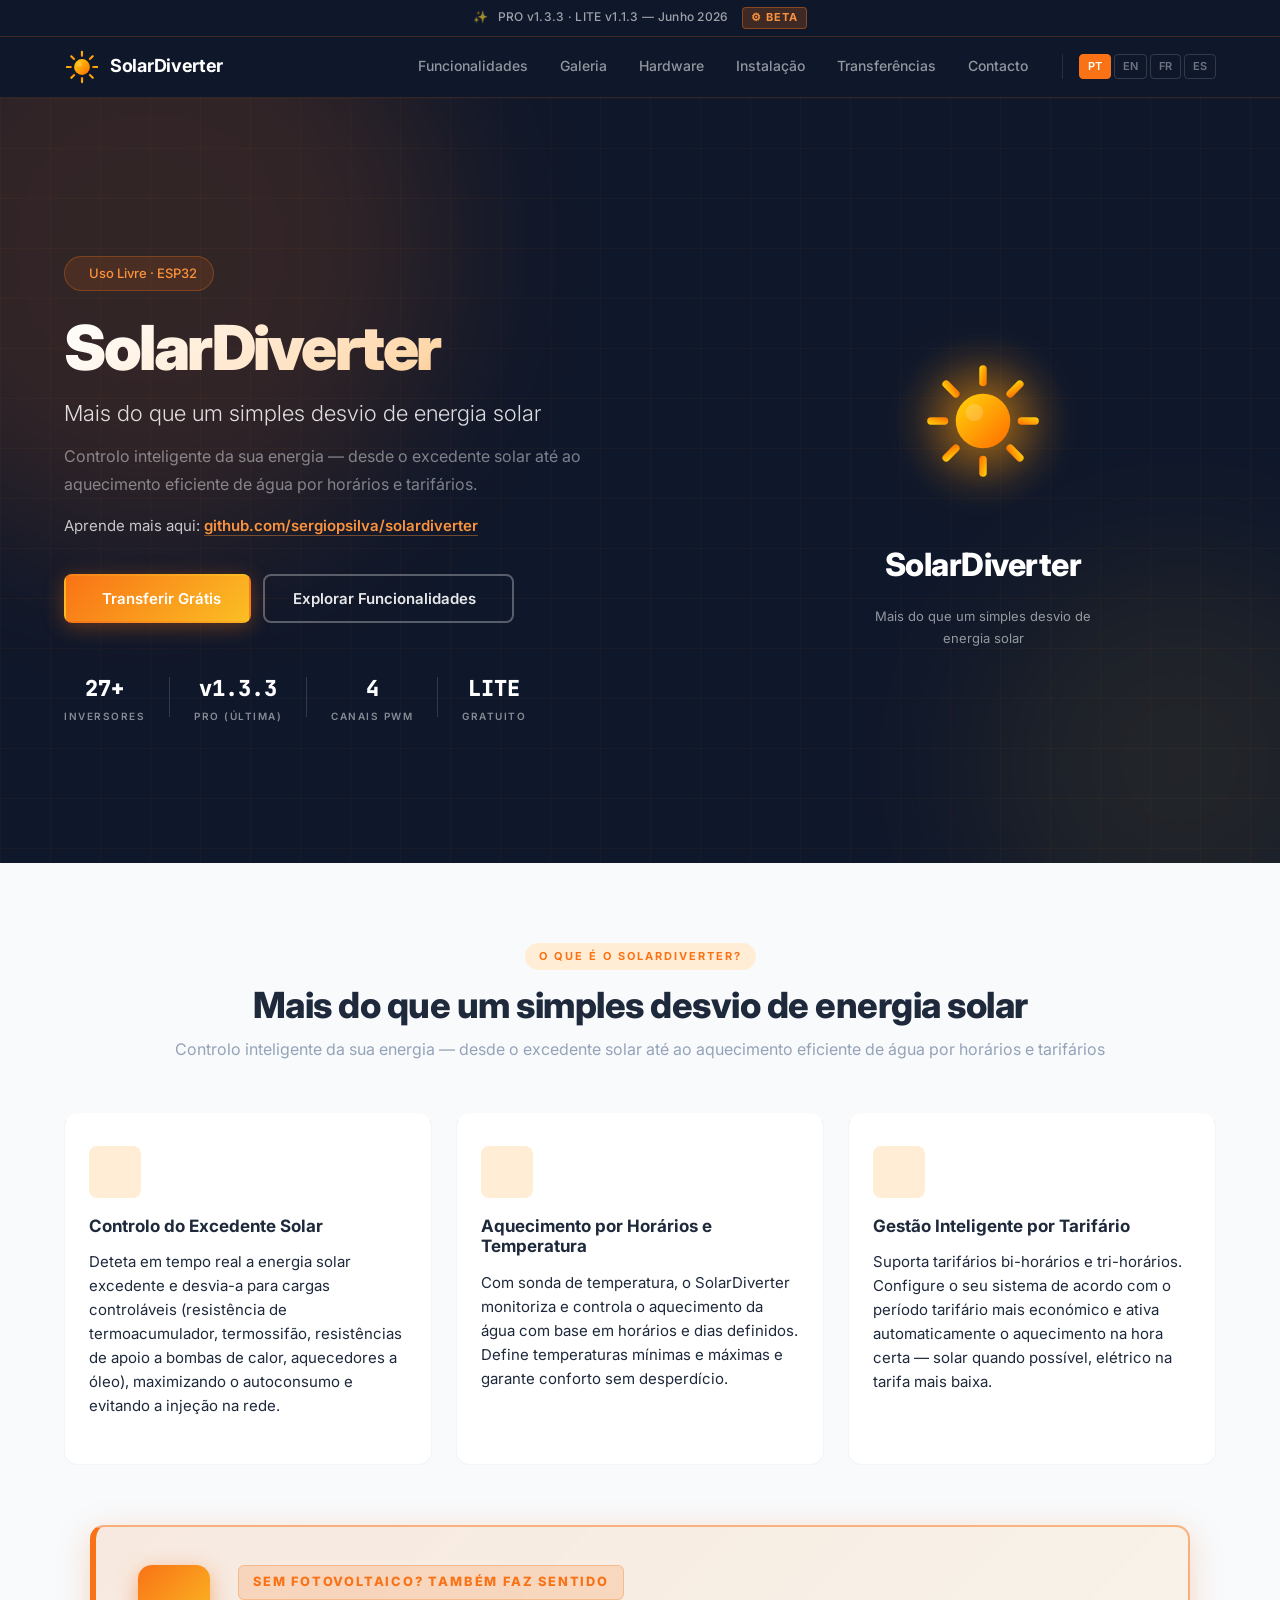
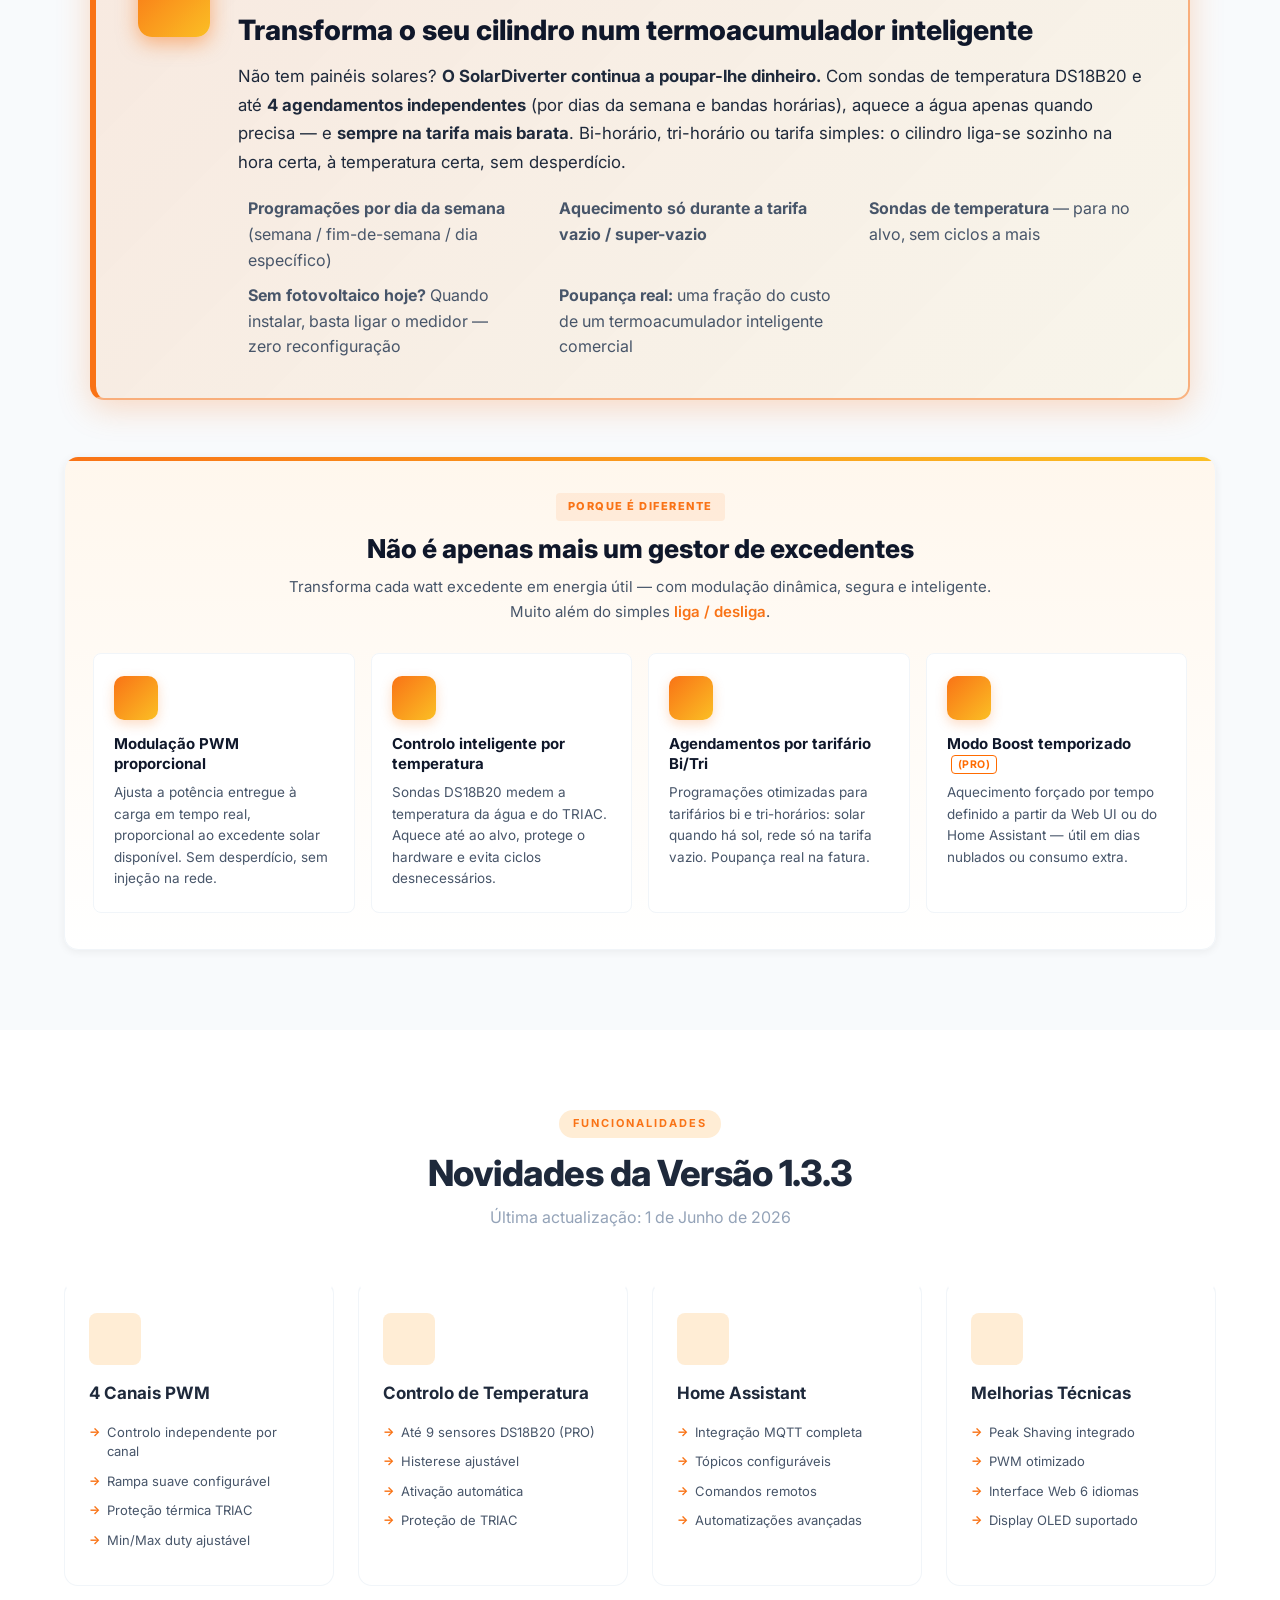
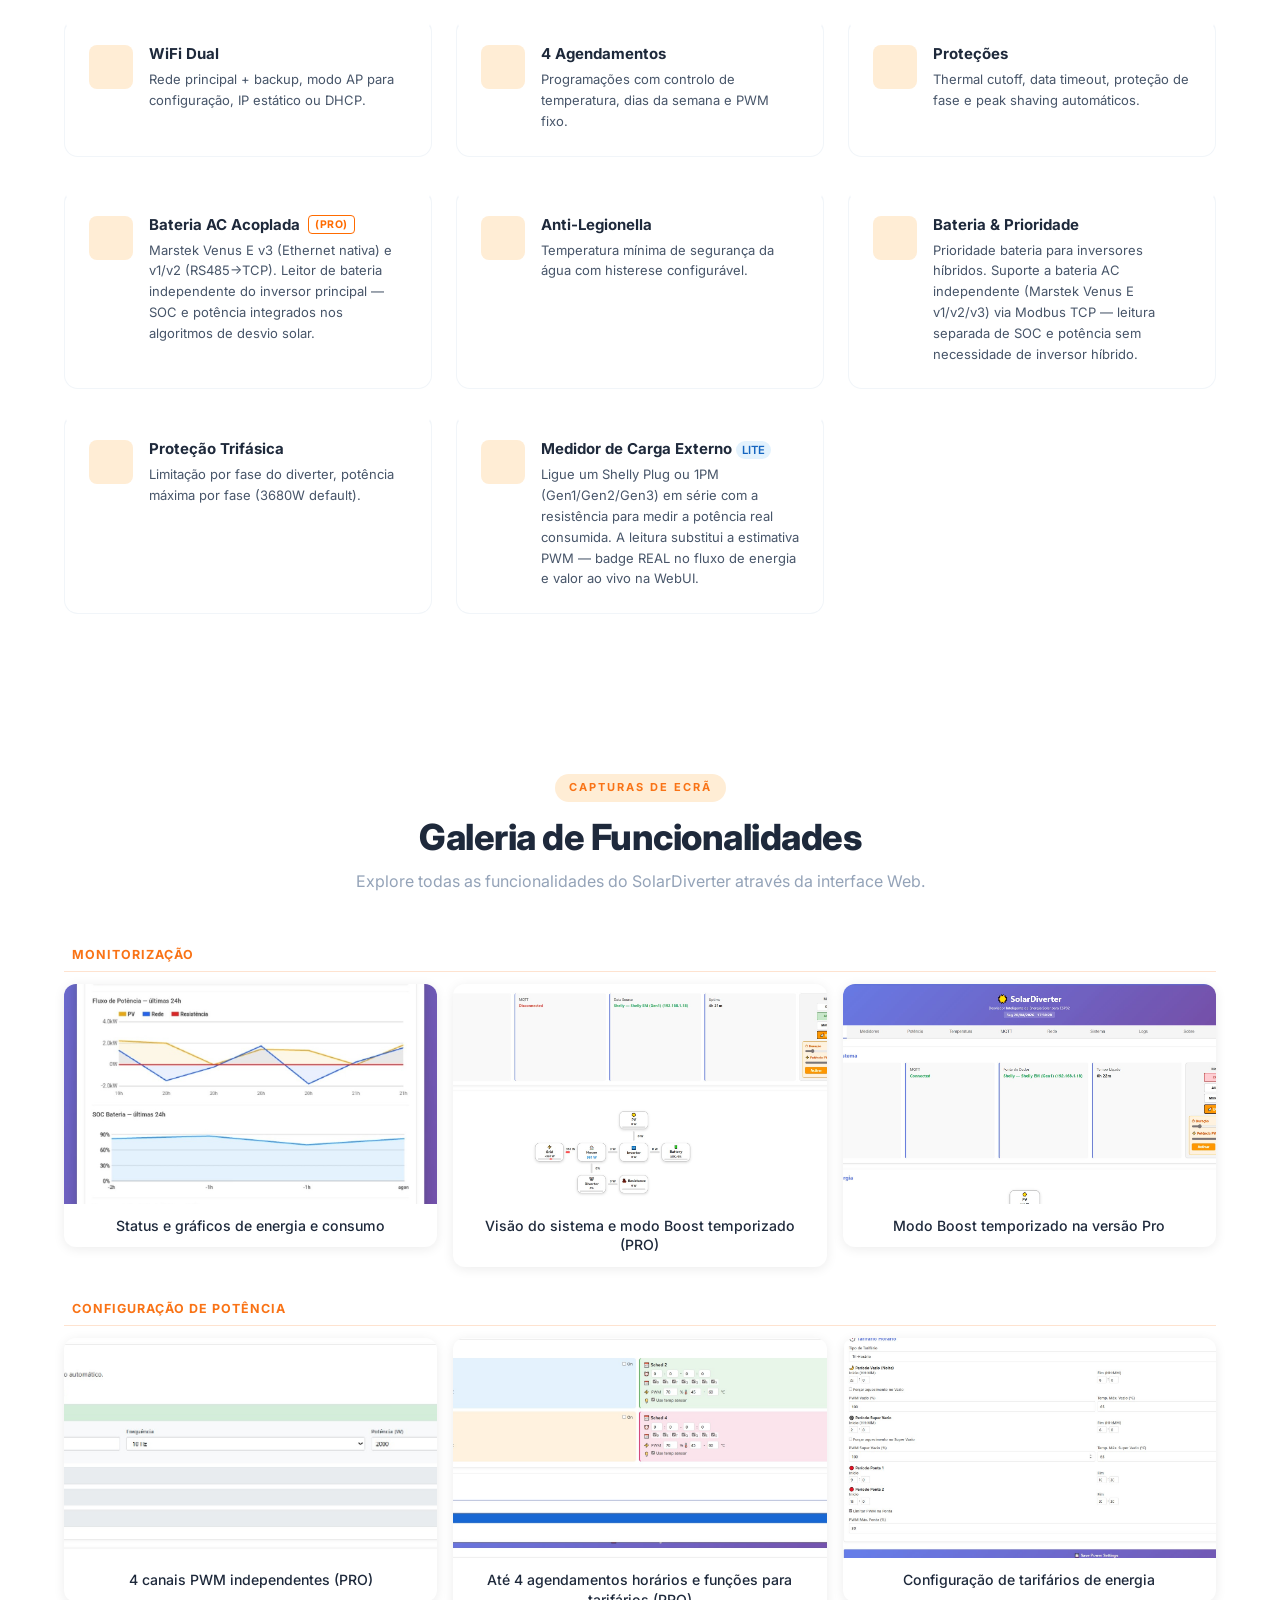
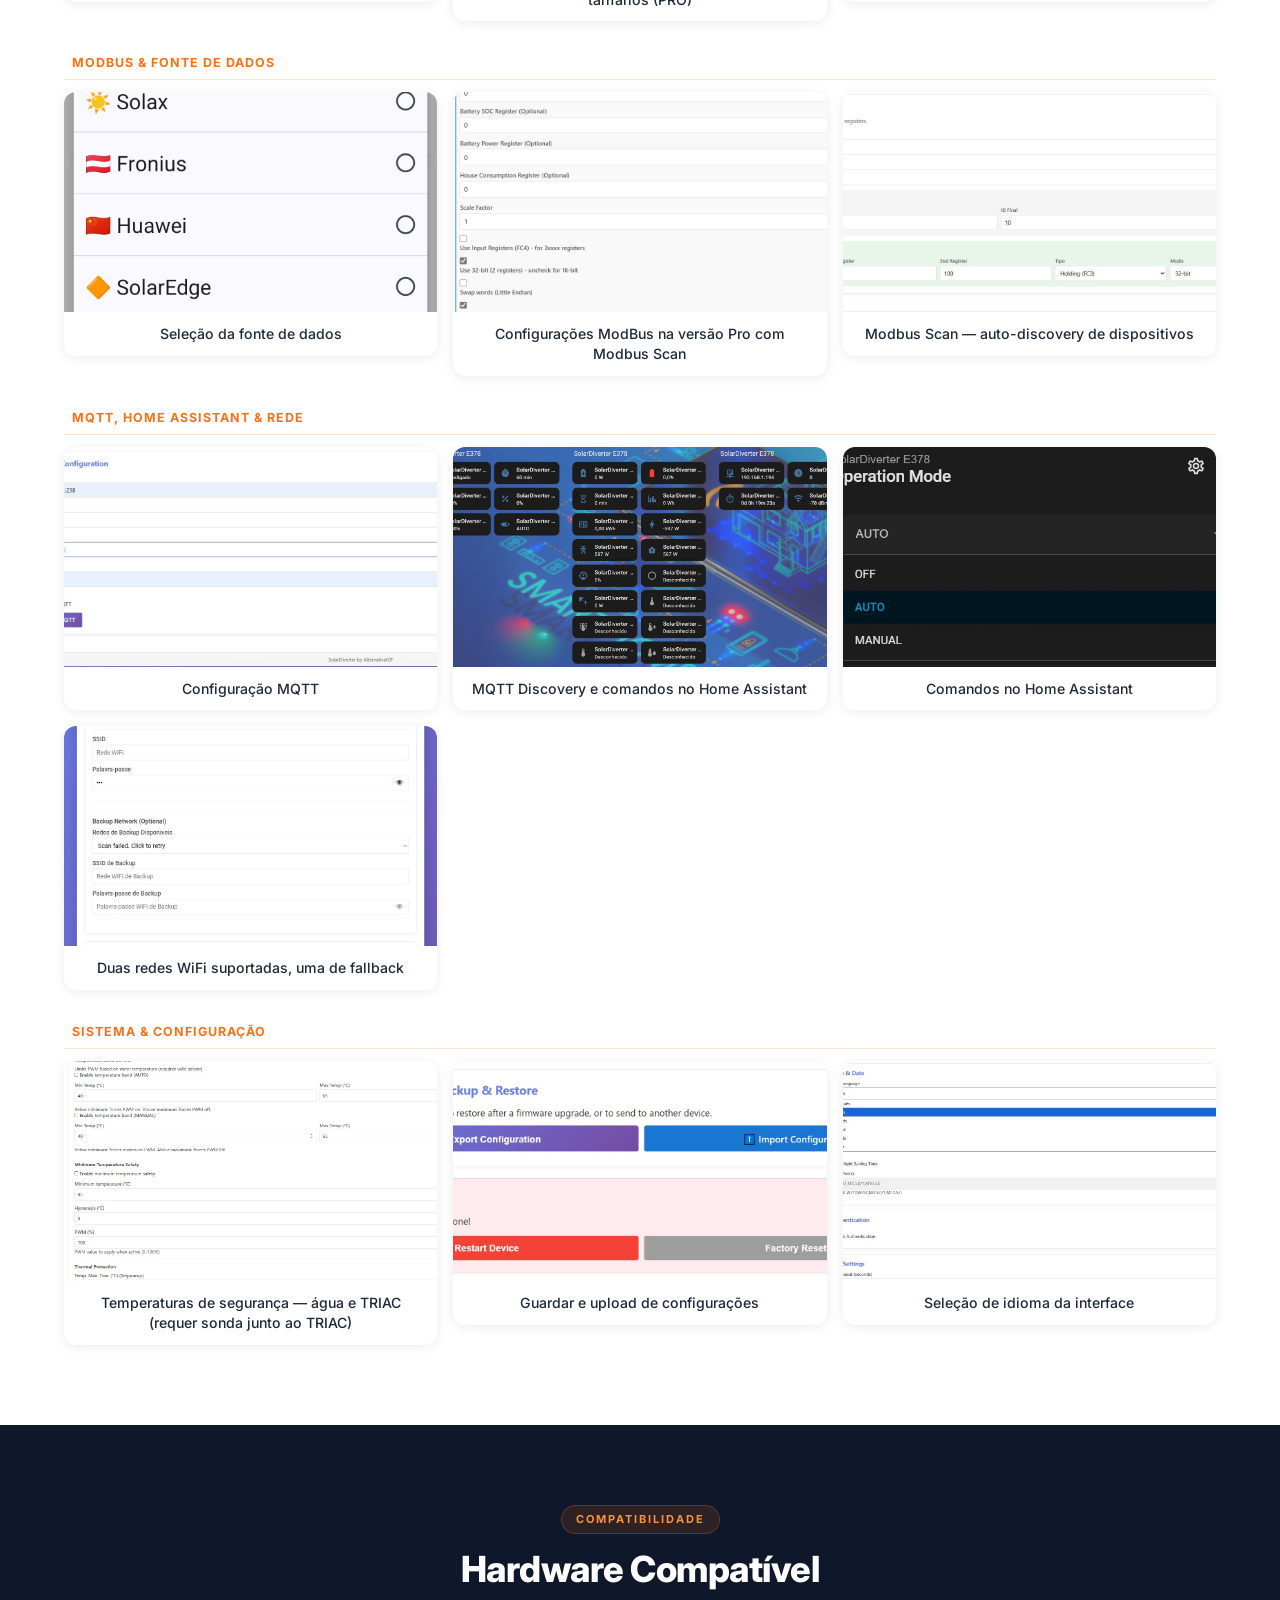
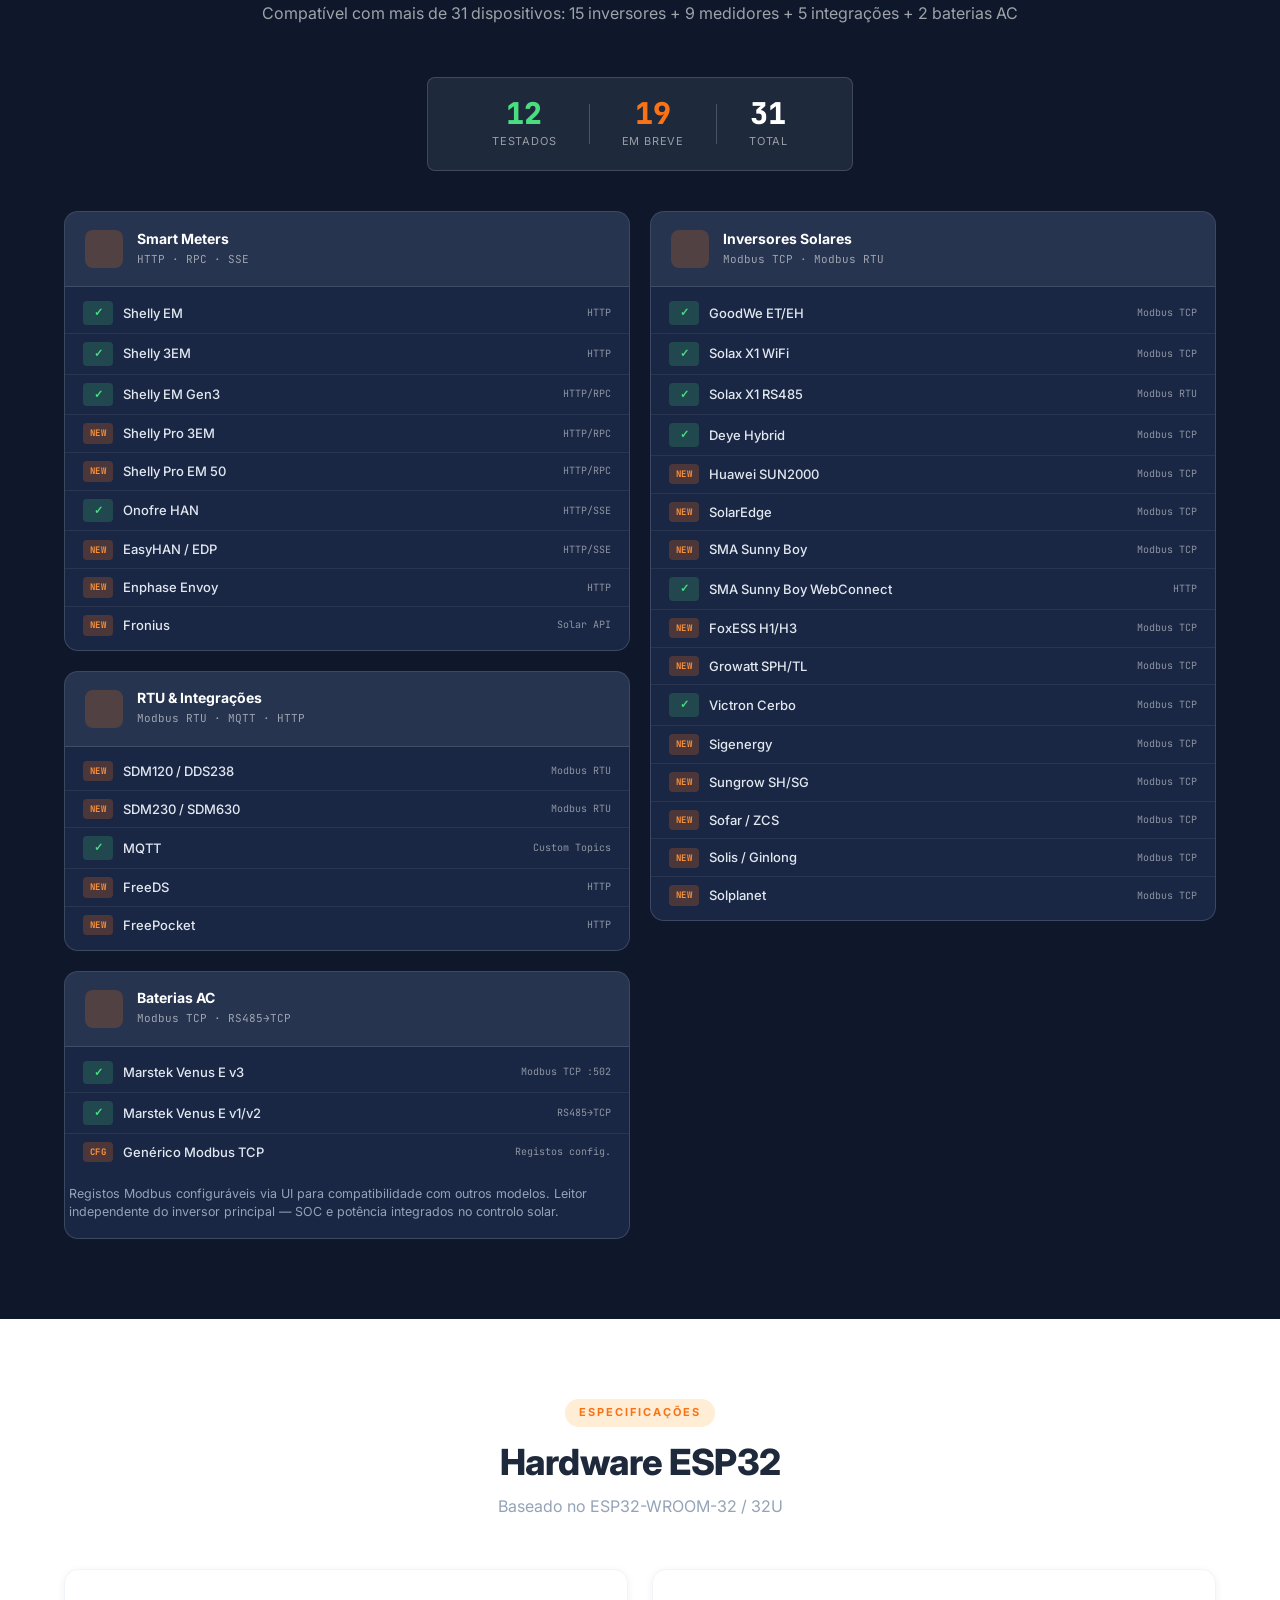
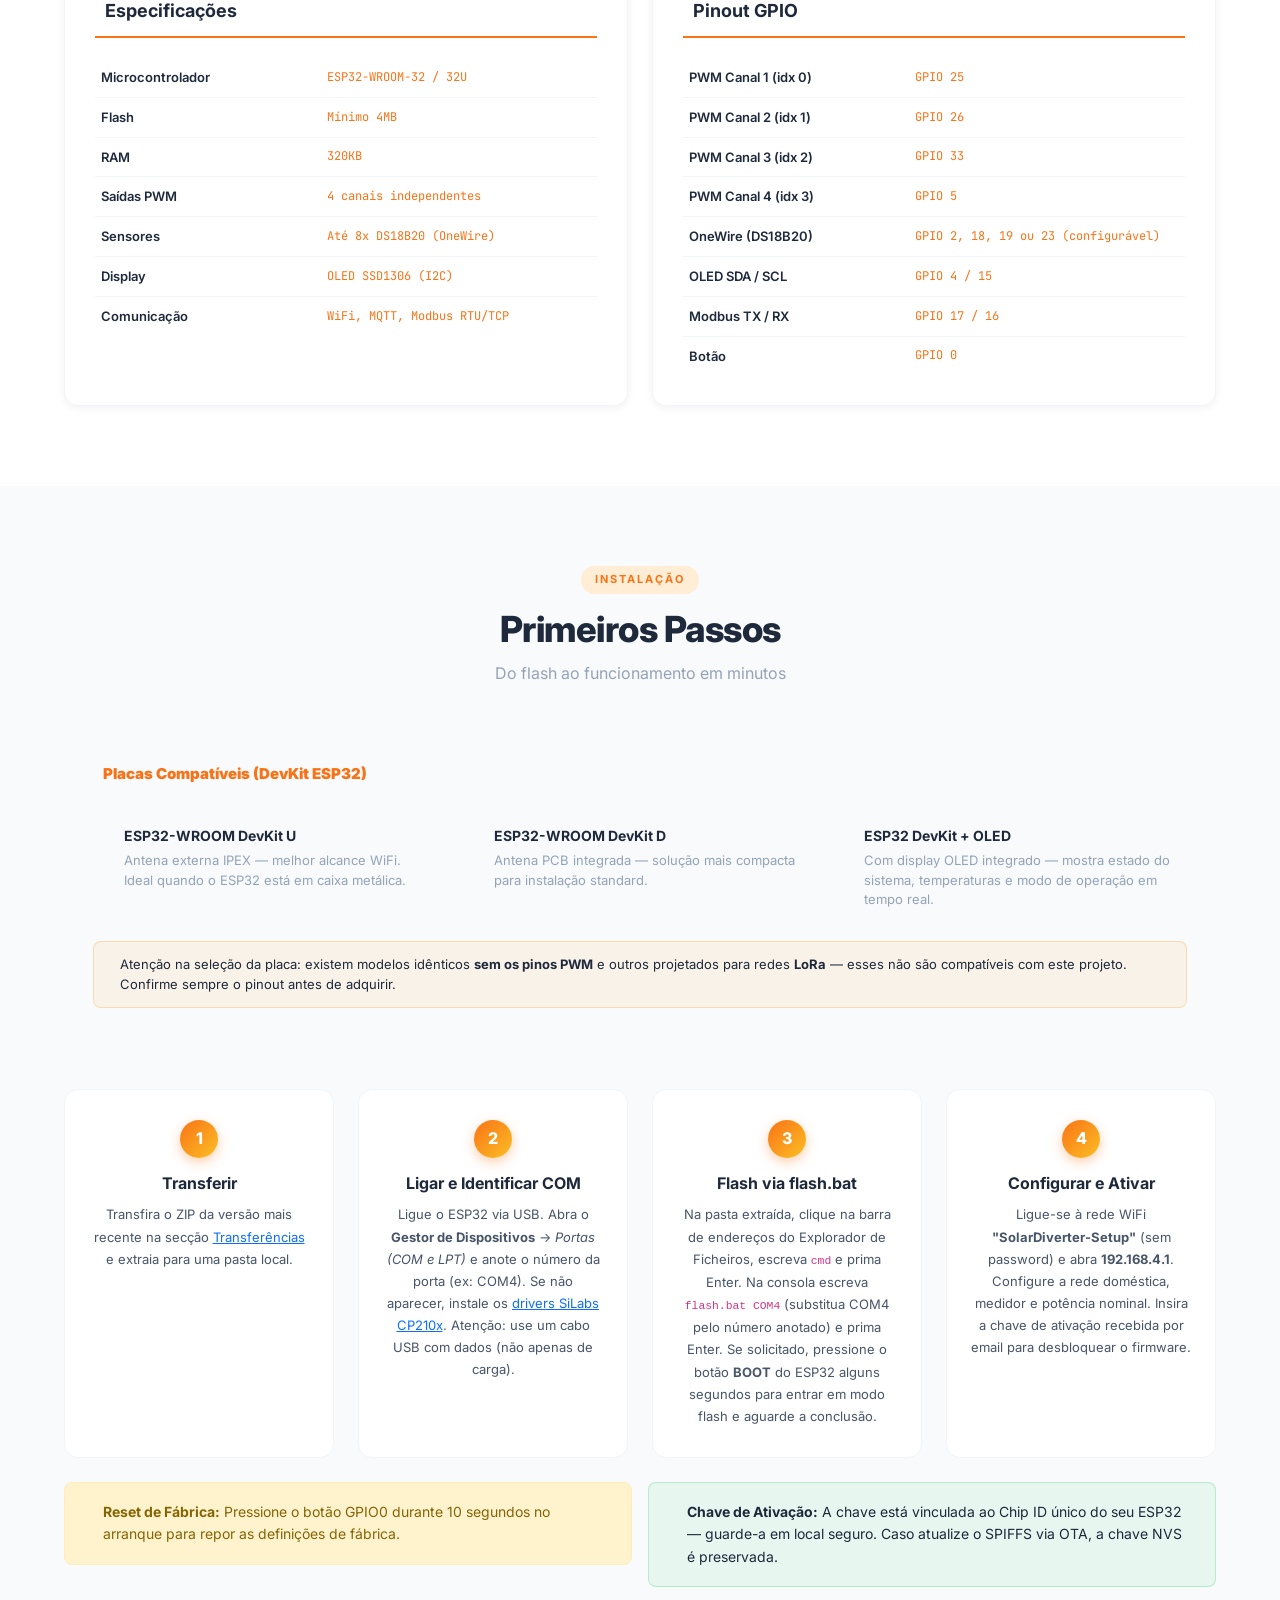
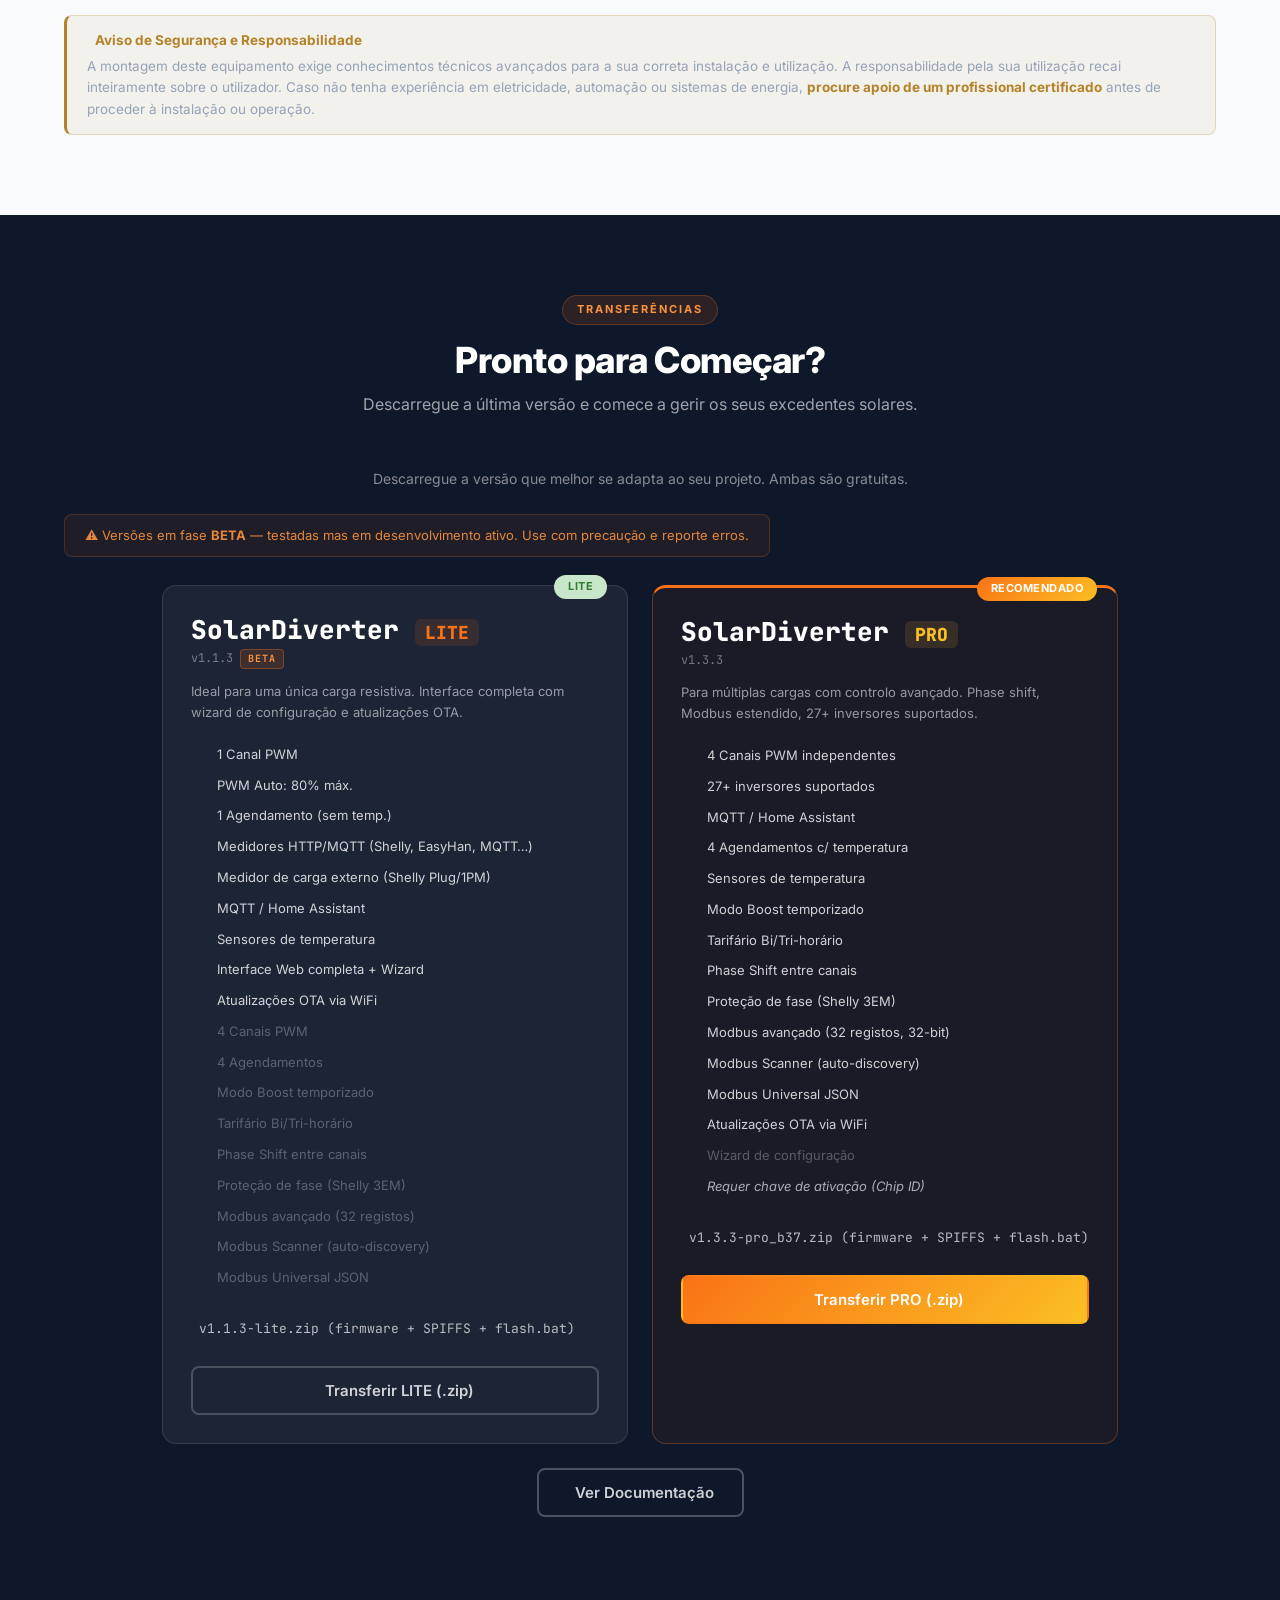
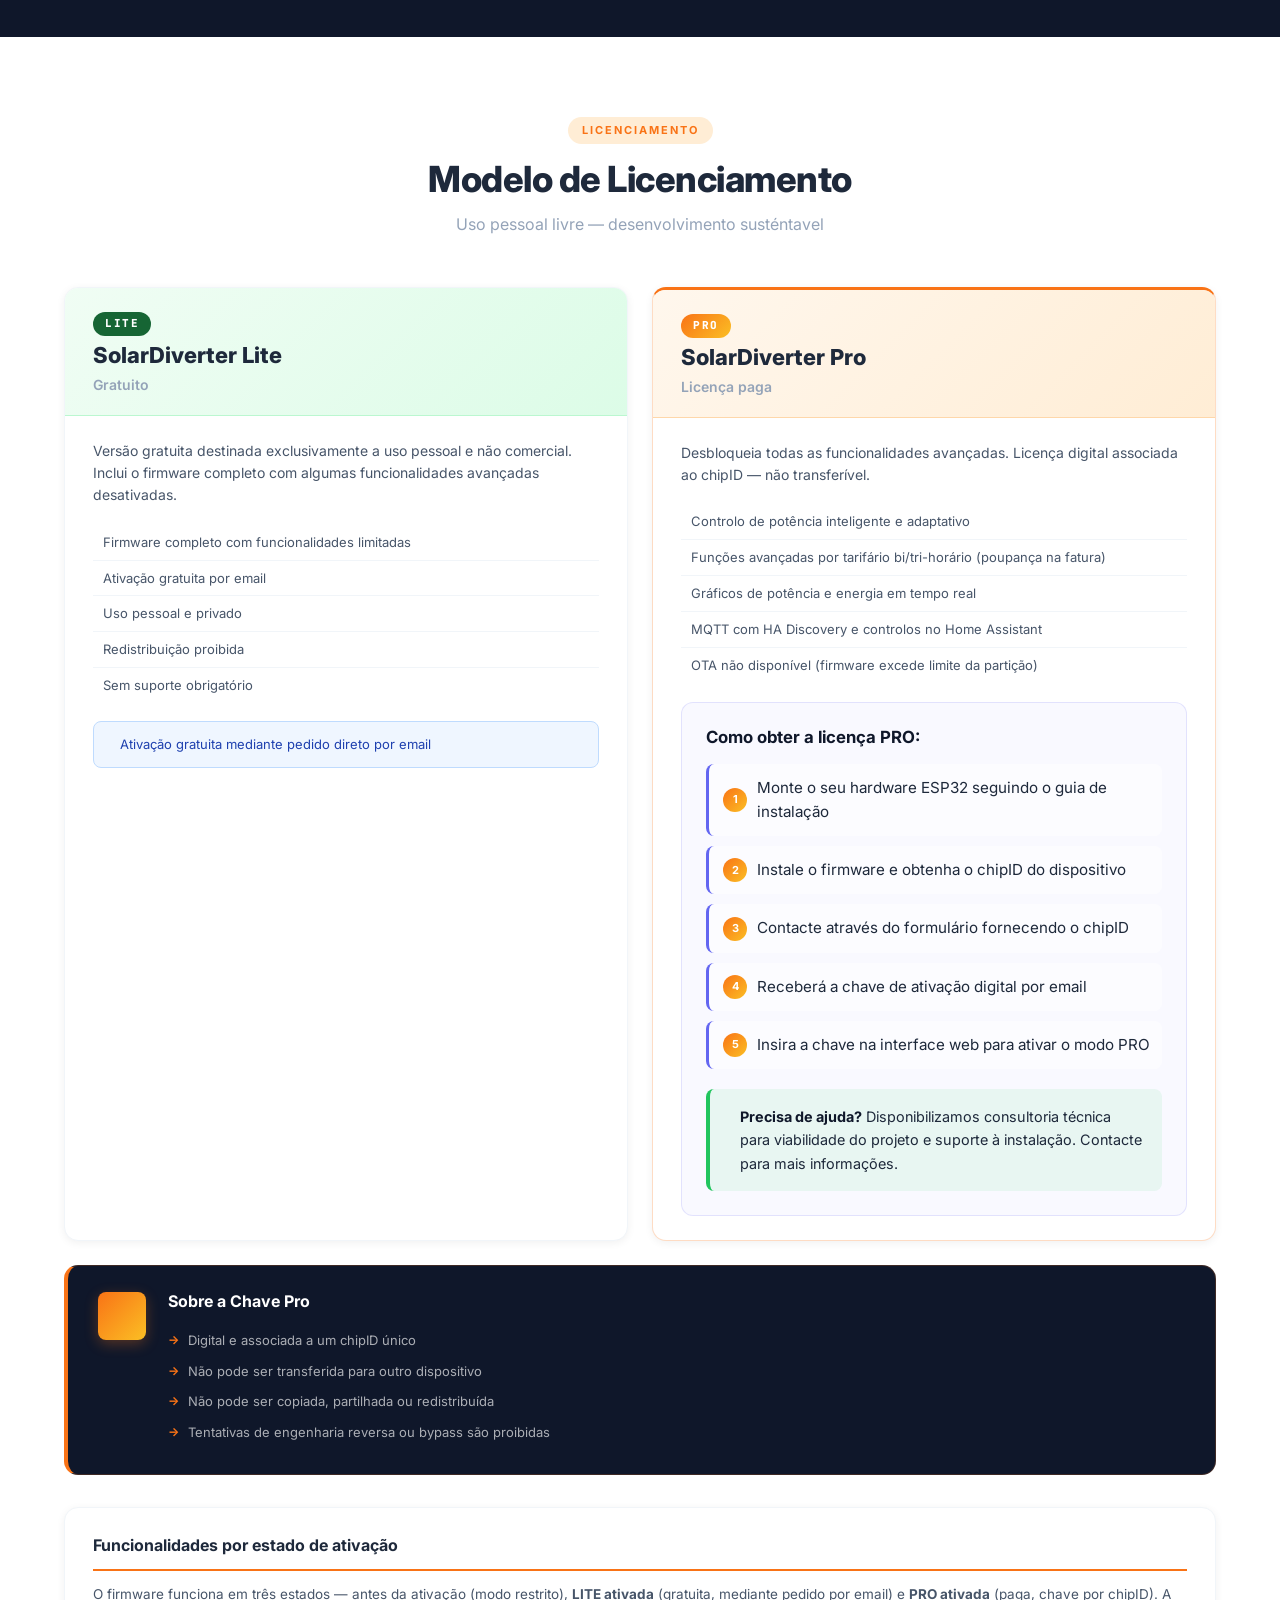
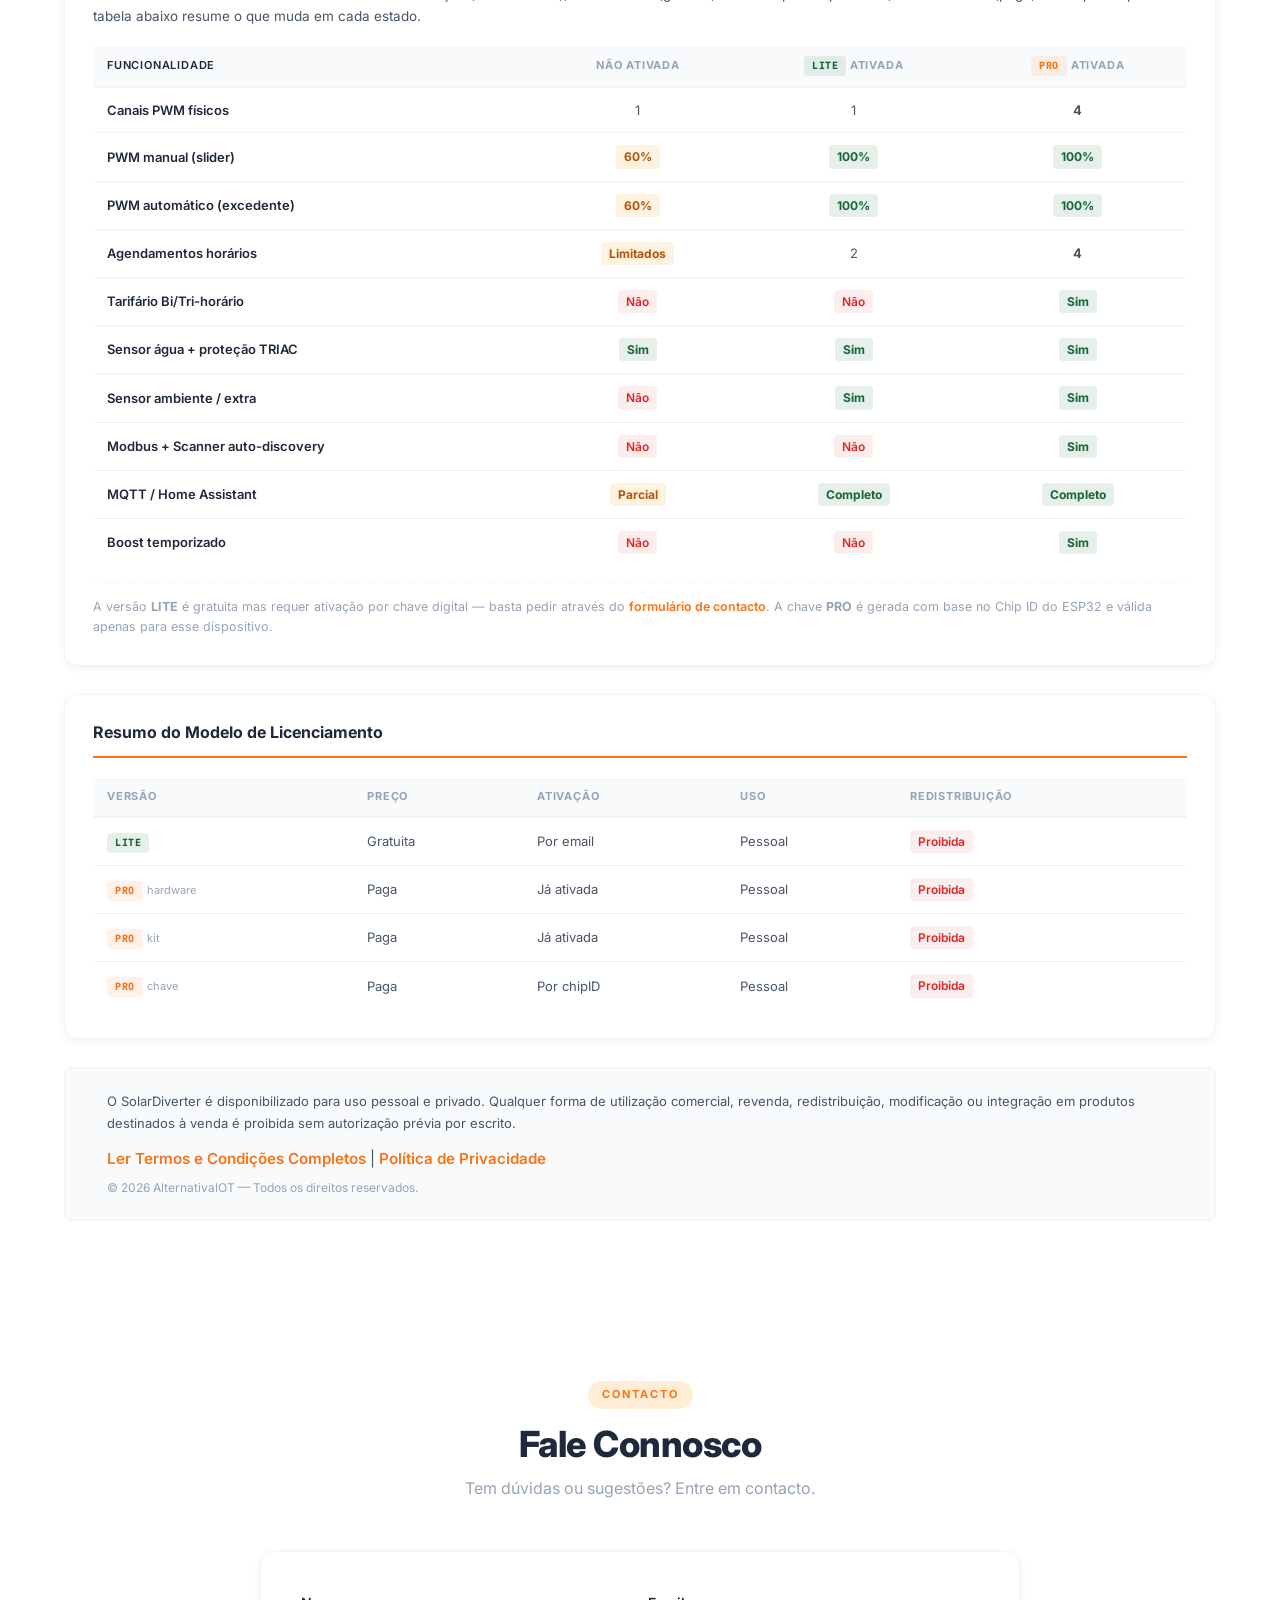
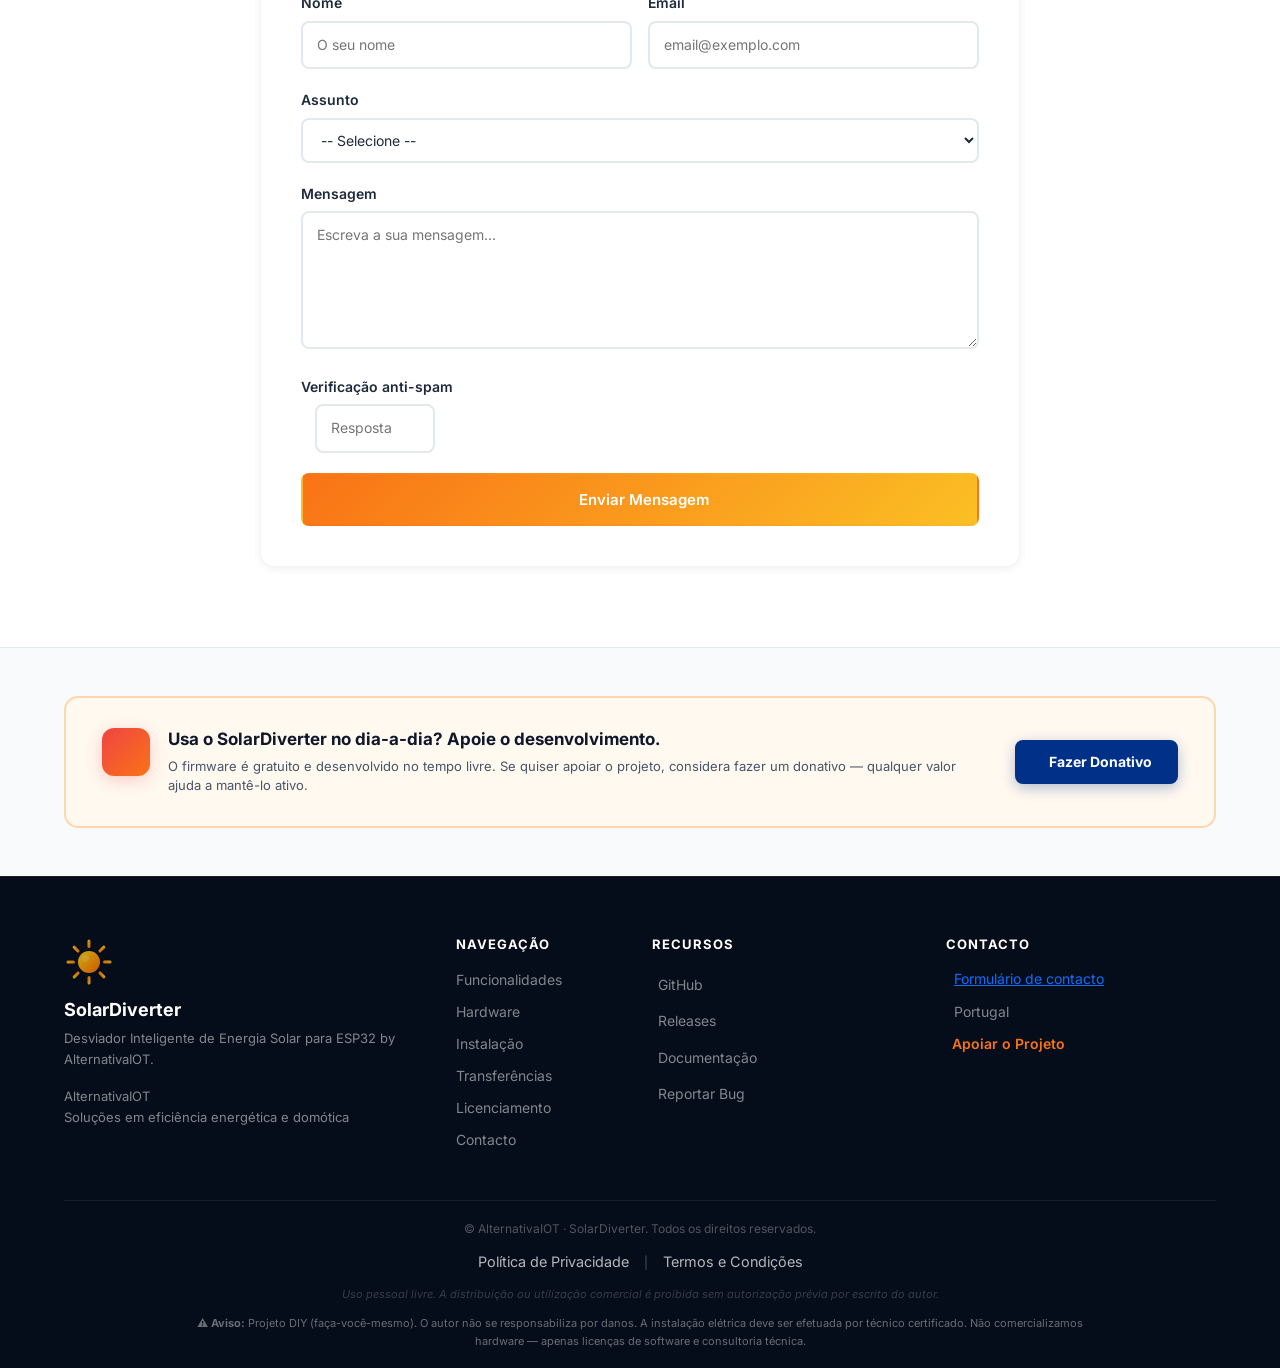
==== commit 7aee7443: "LITE v1.1.3: add load meter feature, remove build refs, fix anti-spam JS syntax error" ====
--- a/index.html
+++ b/index.html
@@ -42,7 +42,7 @@
 <!-- Version Ribbon -->
 <div class="sd-version-ribbon">
     <span class="sd-ribbon-sparkle">&#10024;</span>
-    <span data-i18n="ribbon_version">PRO v1.3.3 (build 37) · LITE v1.1.3 — Junho 2026</span>
+    <span data-i18n="ribbon_version">PRO v1.3.3 · LITE v1.1.3 — Junho 2026</span>
     <span class="sd-ribbon-beta">&#9881; BETA</span>
 </div>
 
@@ -262,7 +262,7 @@
         <div class="sd-section-header">
             <span class="sd-section-tag" data-i18n="features_tag">FUNCIONALIDADES</span>
             <h2 class="sd-section-title" data-i18n="features_title">Novidades da Versão 1.3.3</h2>
-            <p class="sd-section-subtitle" data-i18n="features_subtitle">Última actualização: 1 de Junho de 2026 (build 37)</p>
+            <p class="sd-section-subtitle" data-i18n="features_subtitle">Última actualização: 1 de Junho de 2026</p>
         </div>
 
         <div class="row g-4">
@@ -957,7 +957,7 @@
                 <div class="sd-dl-card sd-dl-card-latest">
                     <div class="sd-dl-card-badge" data-i18n="dl_recommended">Recomendado</div>
                     <h3>SolarDiverter <span class="sd-version-tag">PRO</span></h3>
-                    <p class="sd-dl-version">v1.3.3 <span class="sd-build-tag">(build 37)</span></p>
+                    <p class="sd-dl-version">v1.3.3</p>
                     <p class="sd-dl-desc" data-i18n="dl_pro_desc">Para múltiplas cargas com controlo avançado. Phase shift, Modbus estendido, 27+ inversores suportados.</p>
                     <ul class="sd-dl-features">
                         <li class="sd-dl-feat-yes"><i class="la la-check"></i> <span data-i18n="dl_feat_4pwm">4 Canais PWM independentes</span></li>
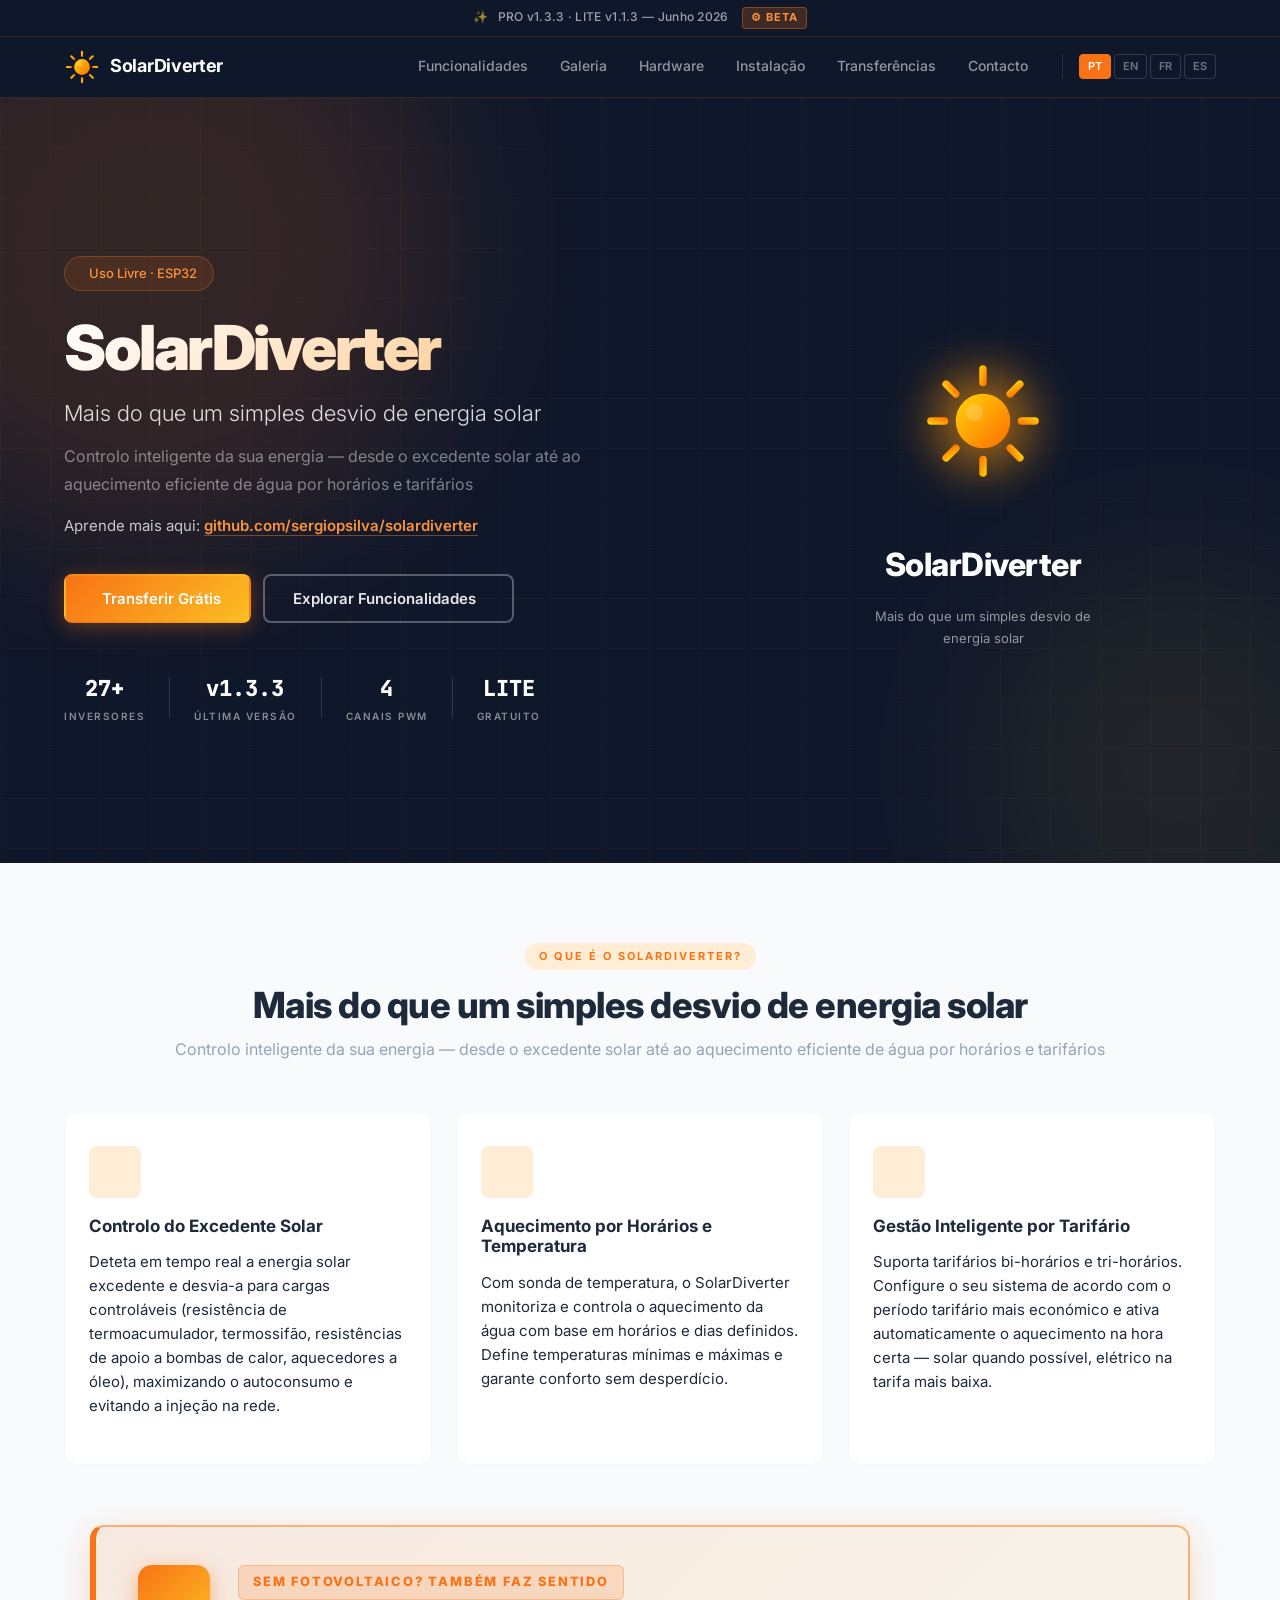
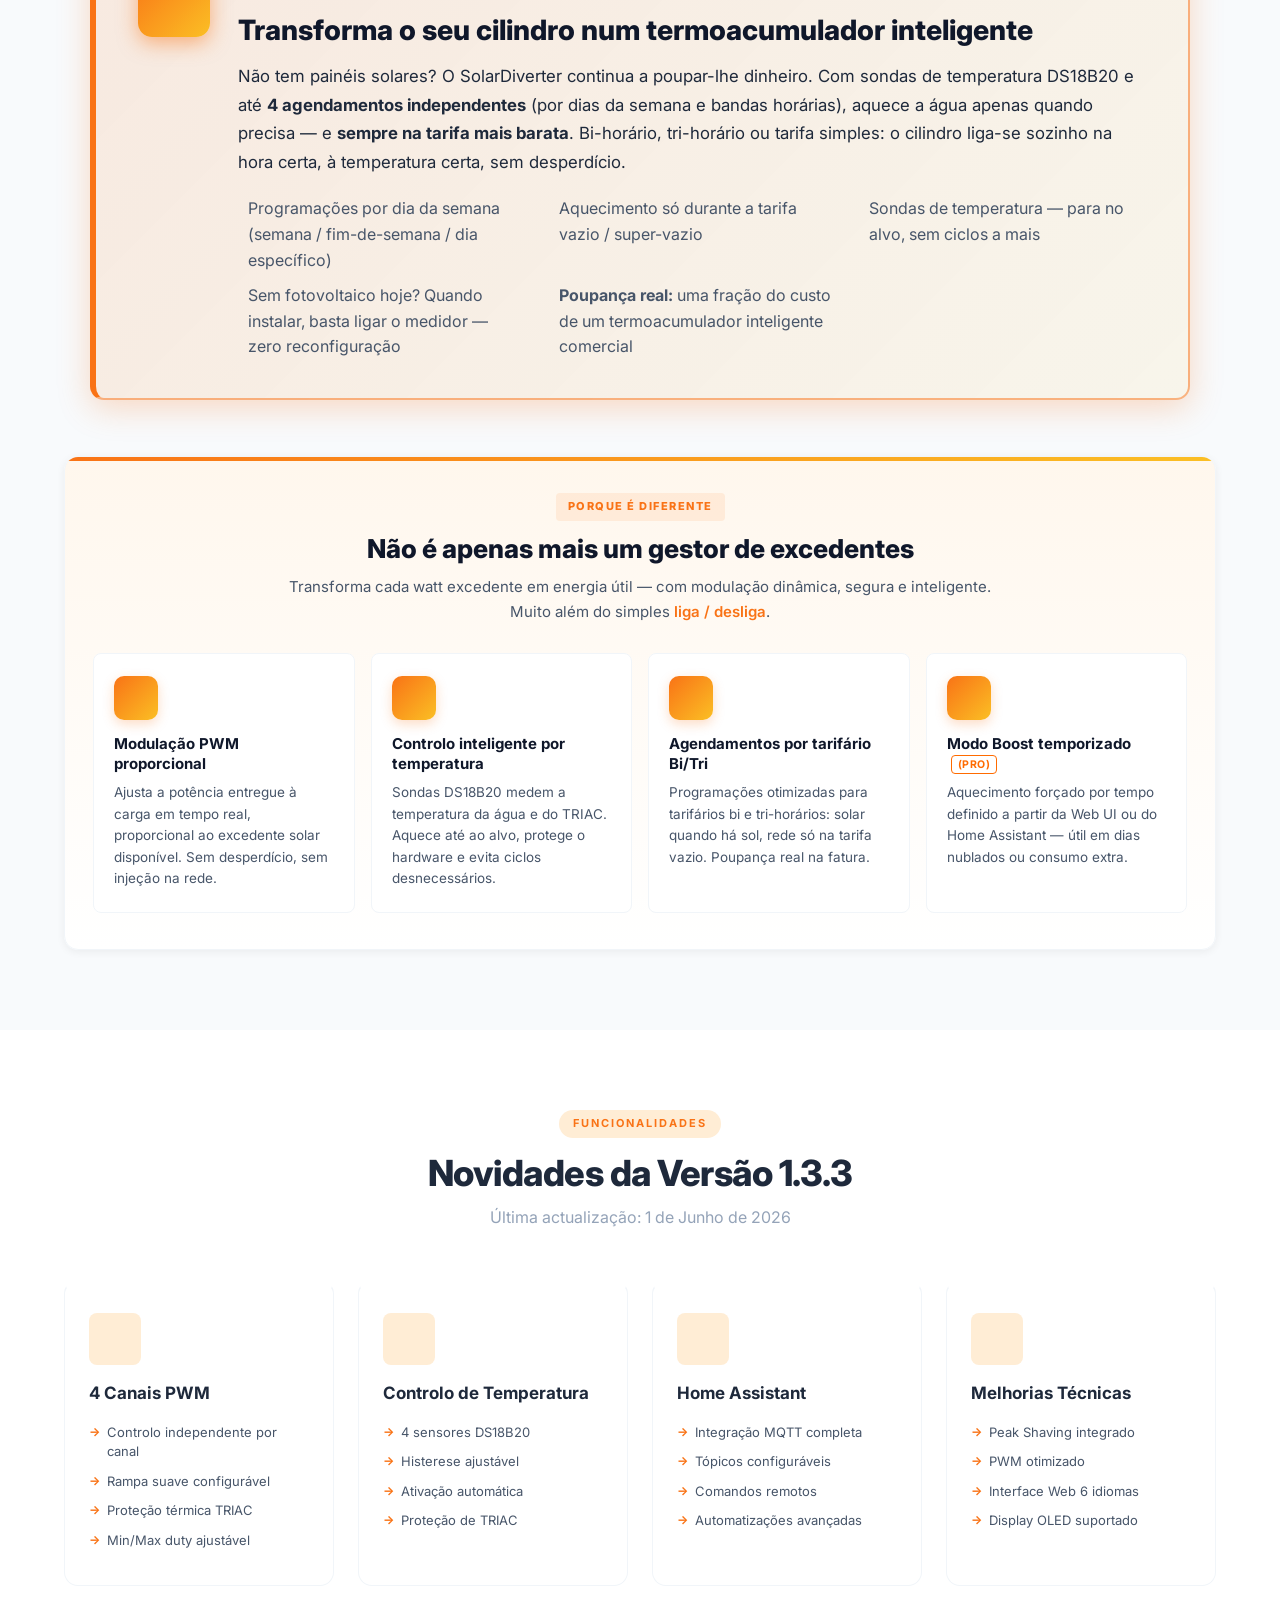
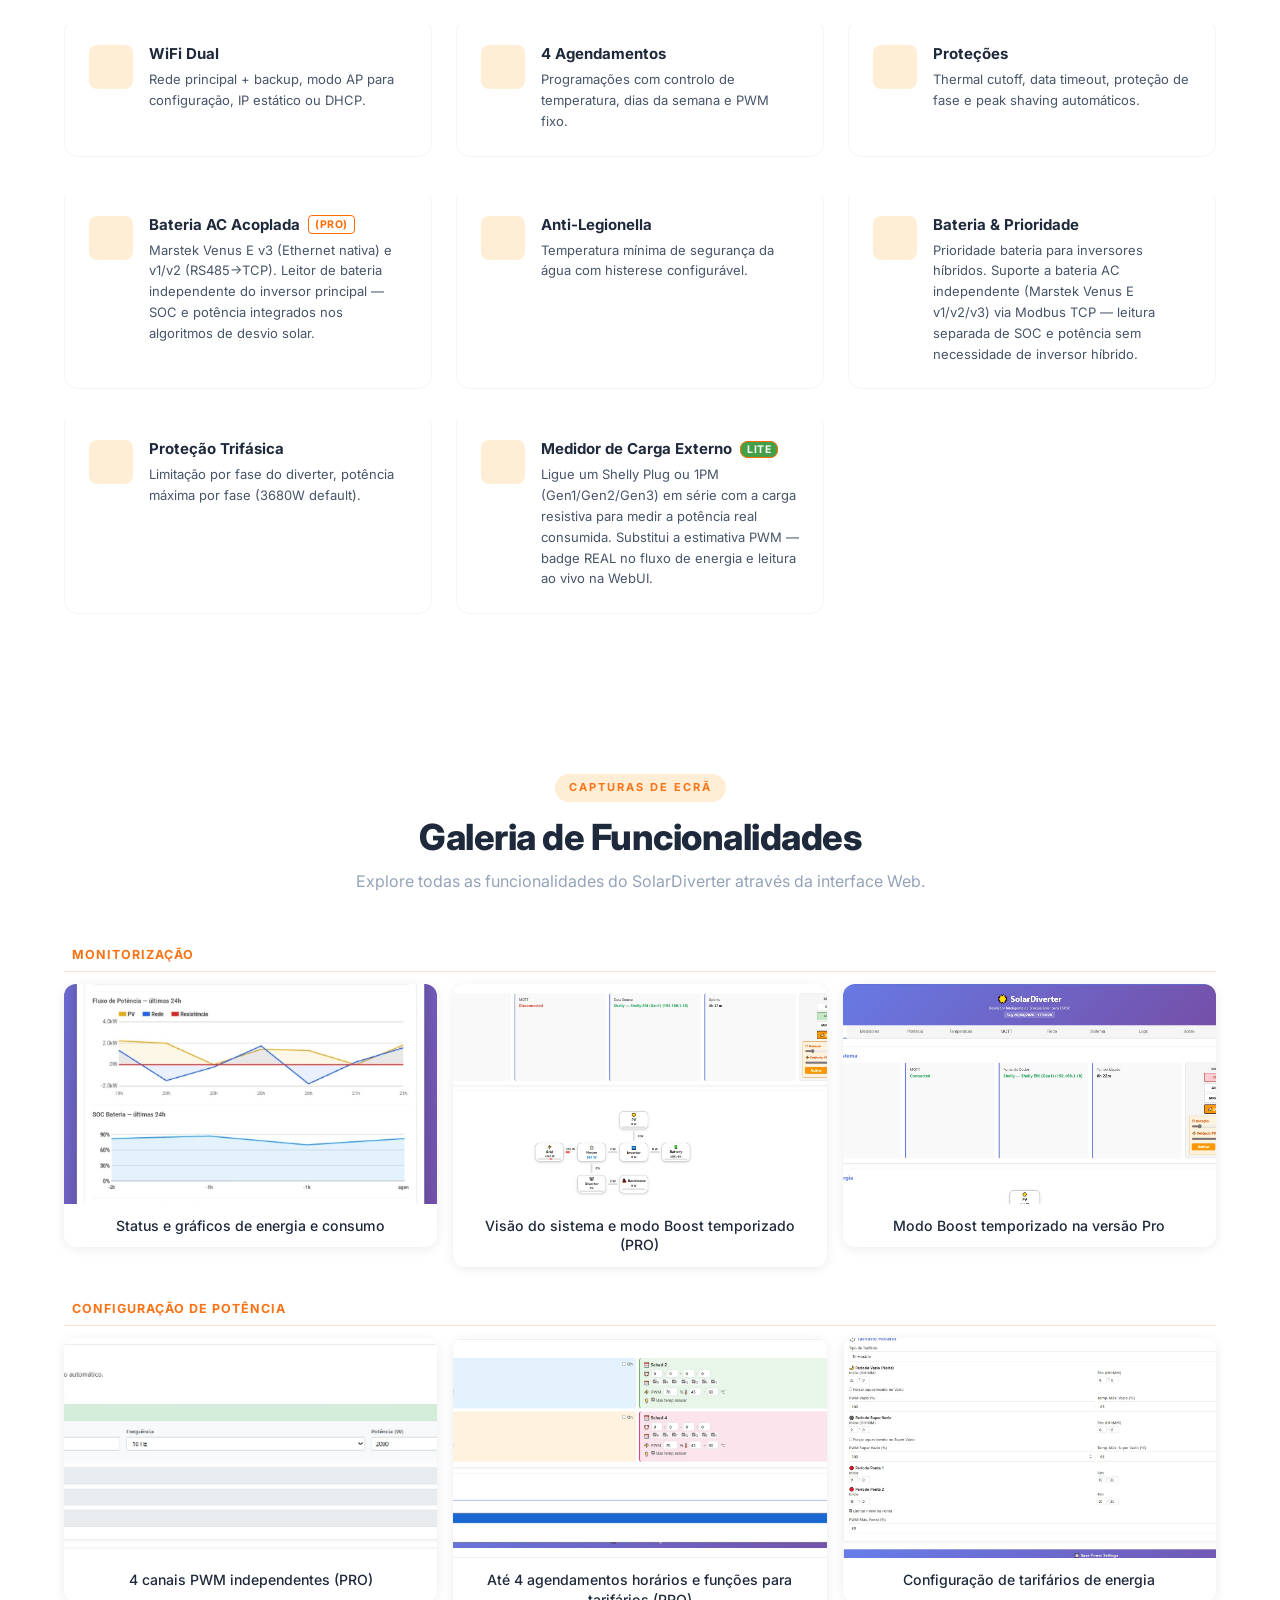
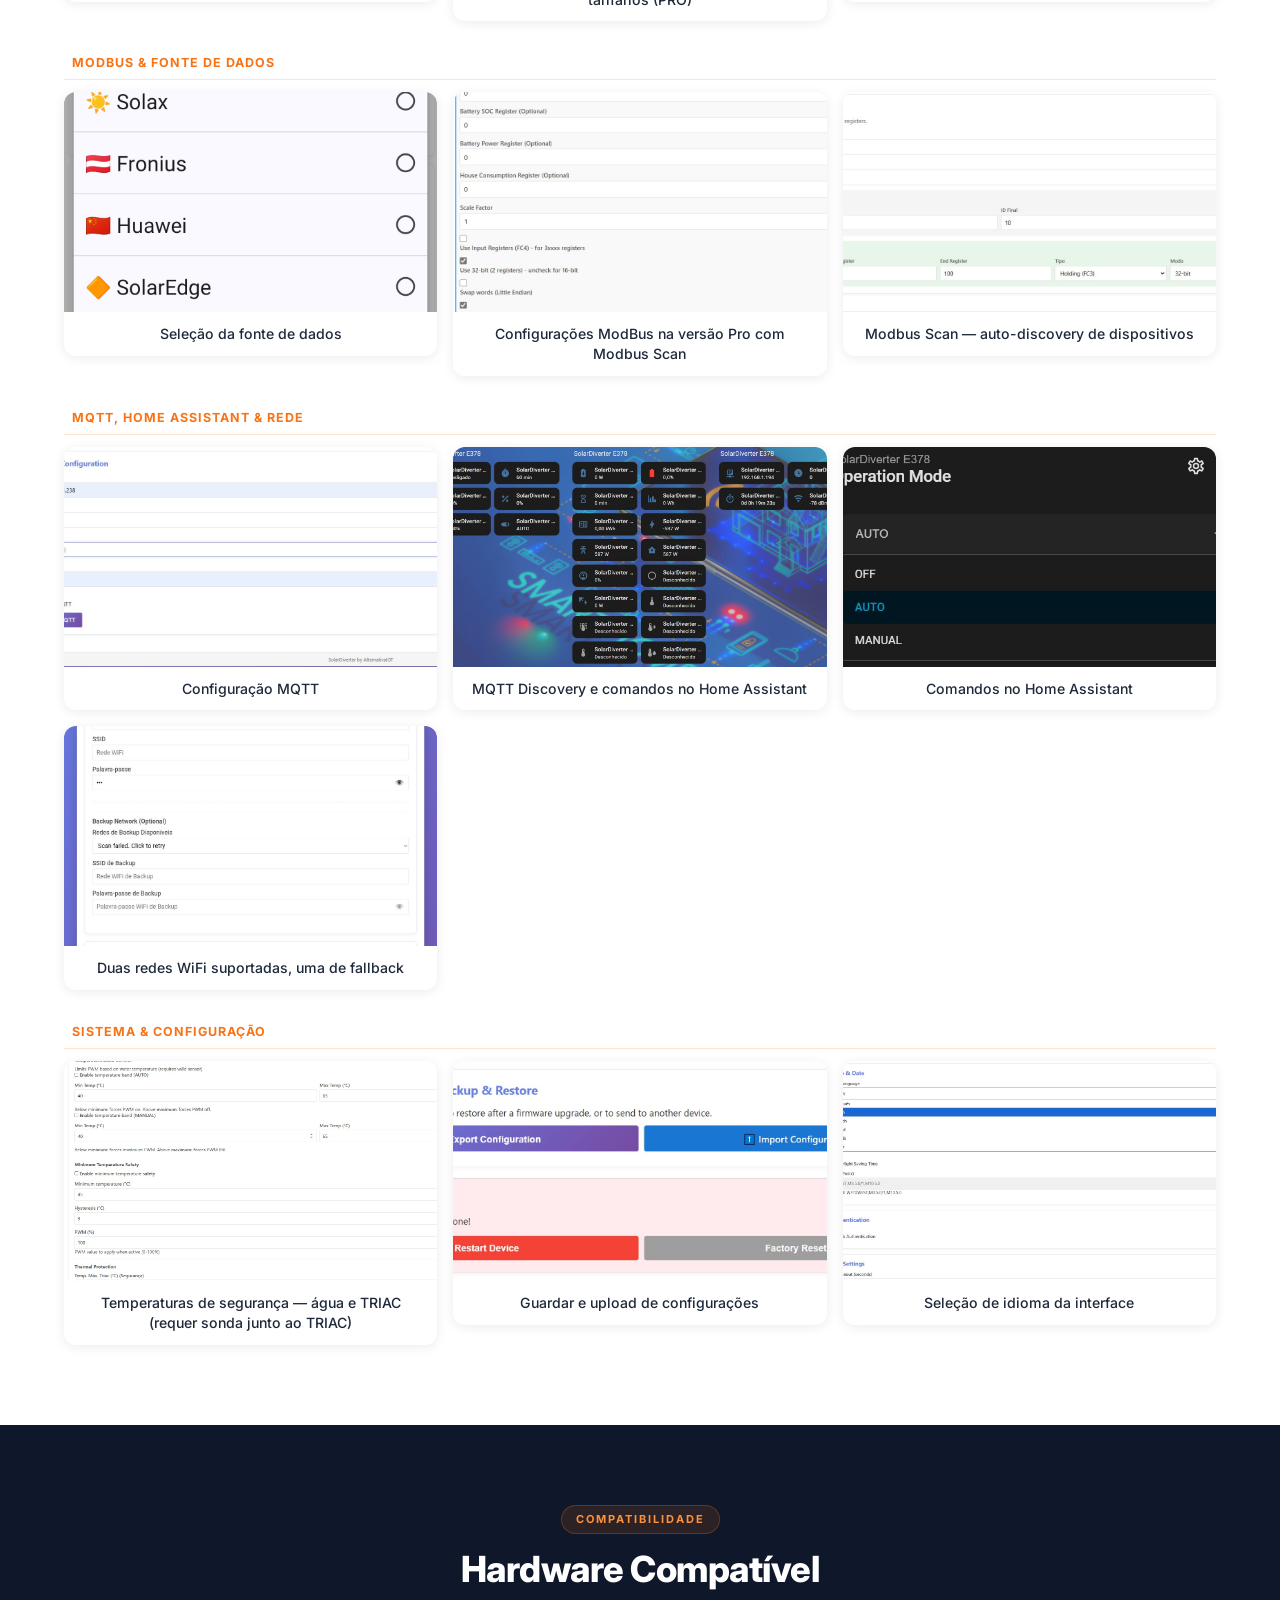
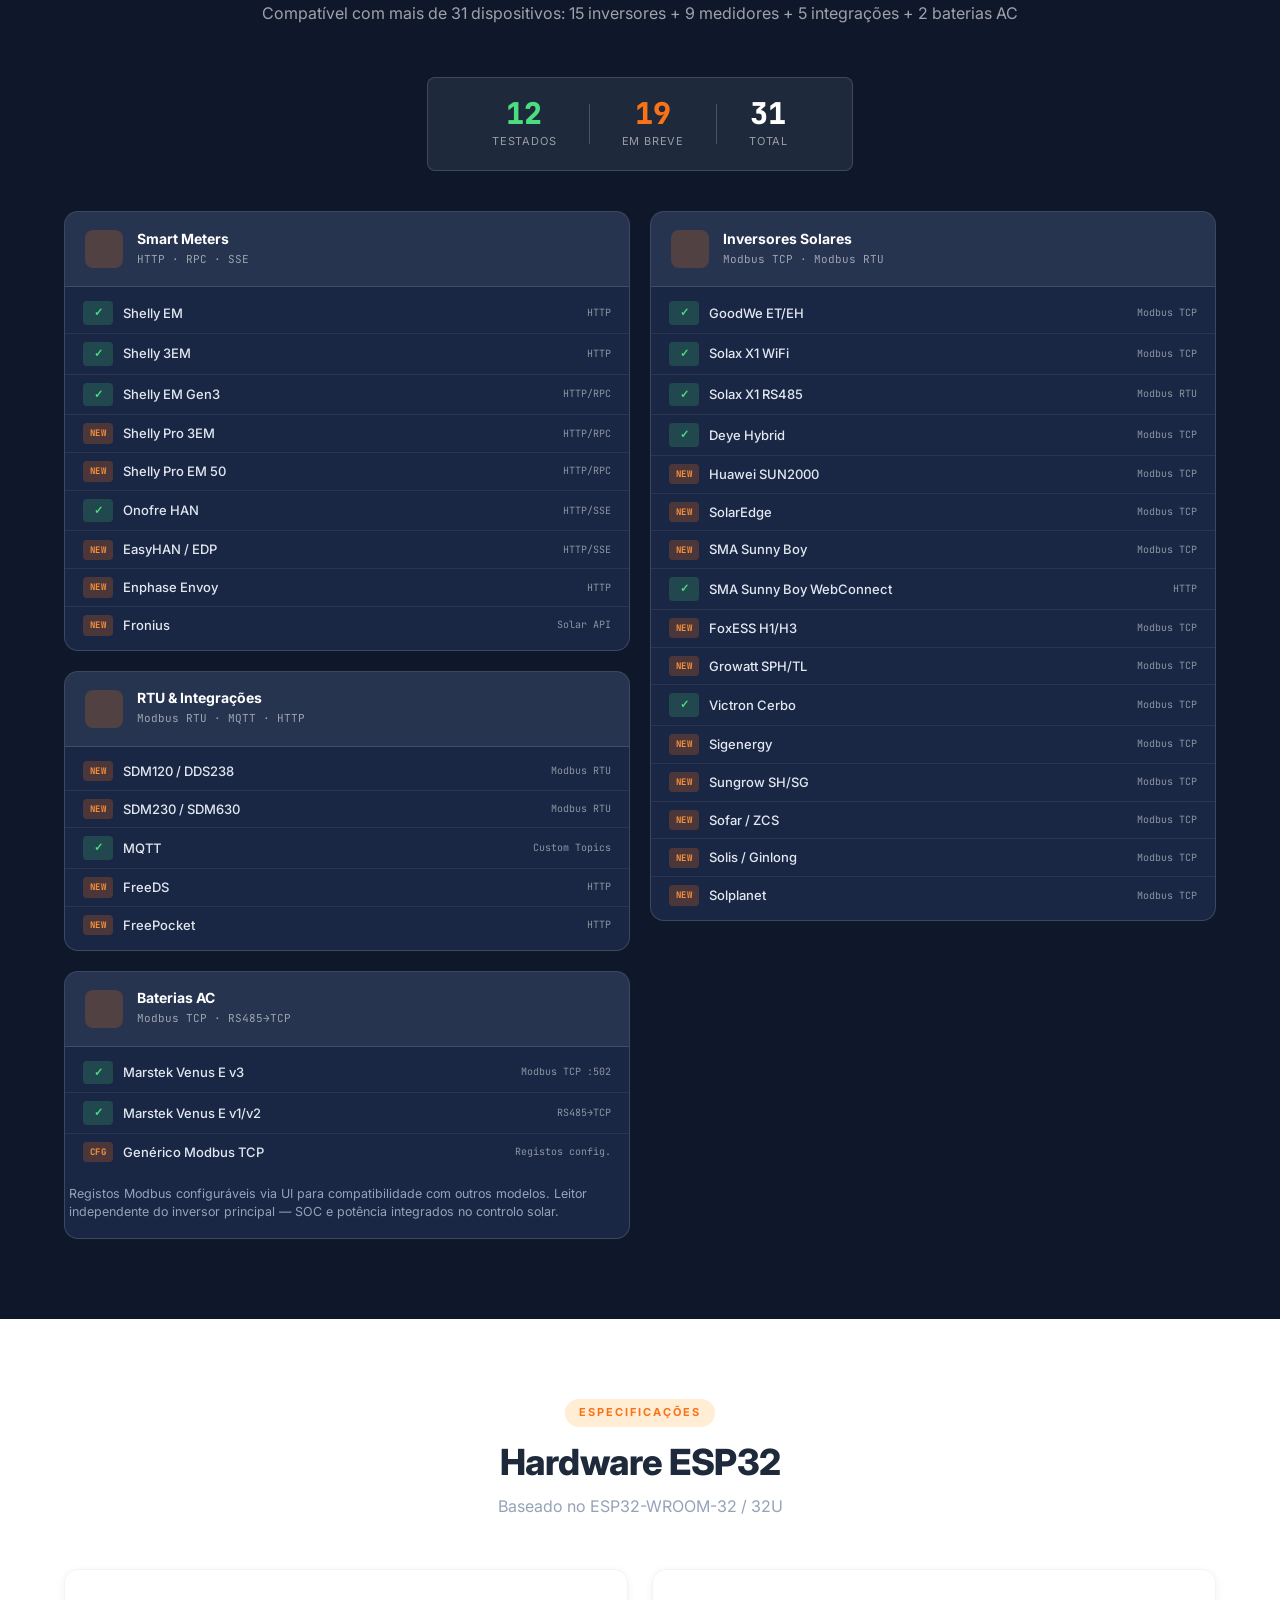
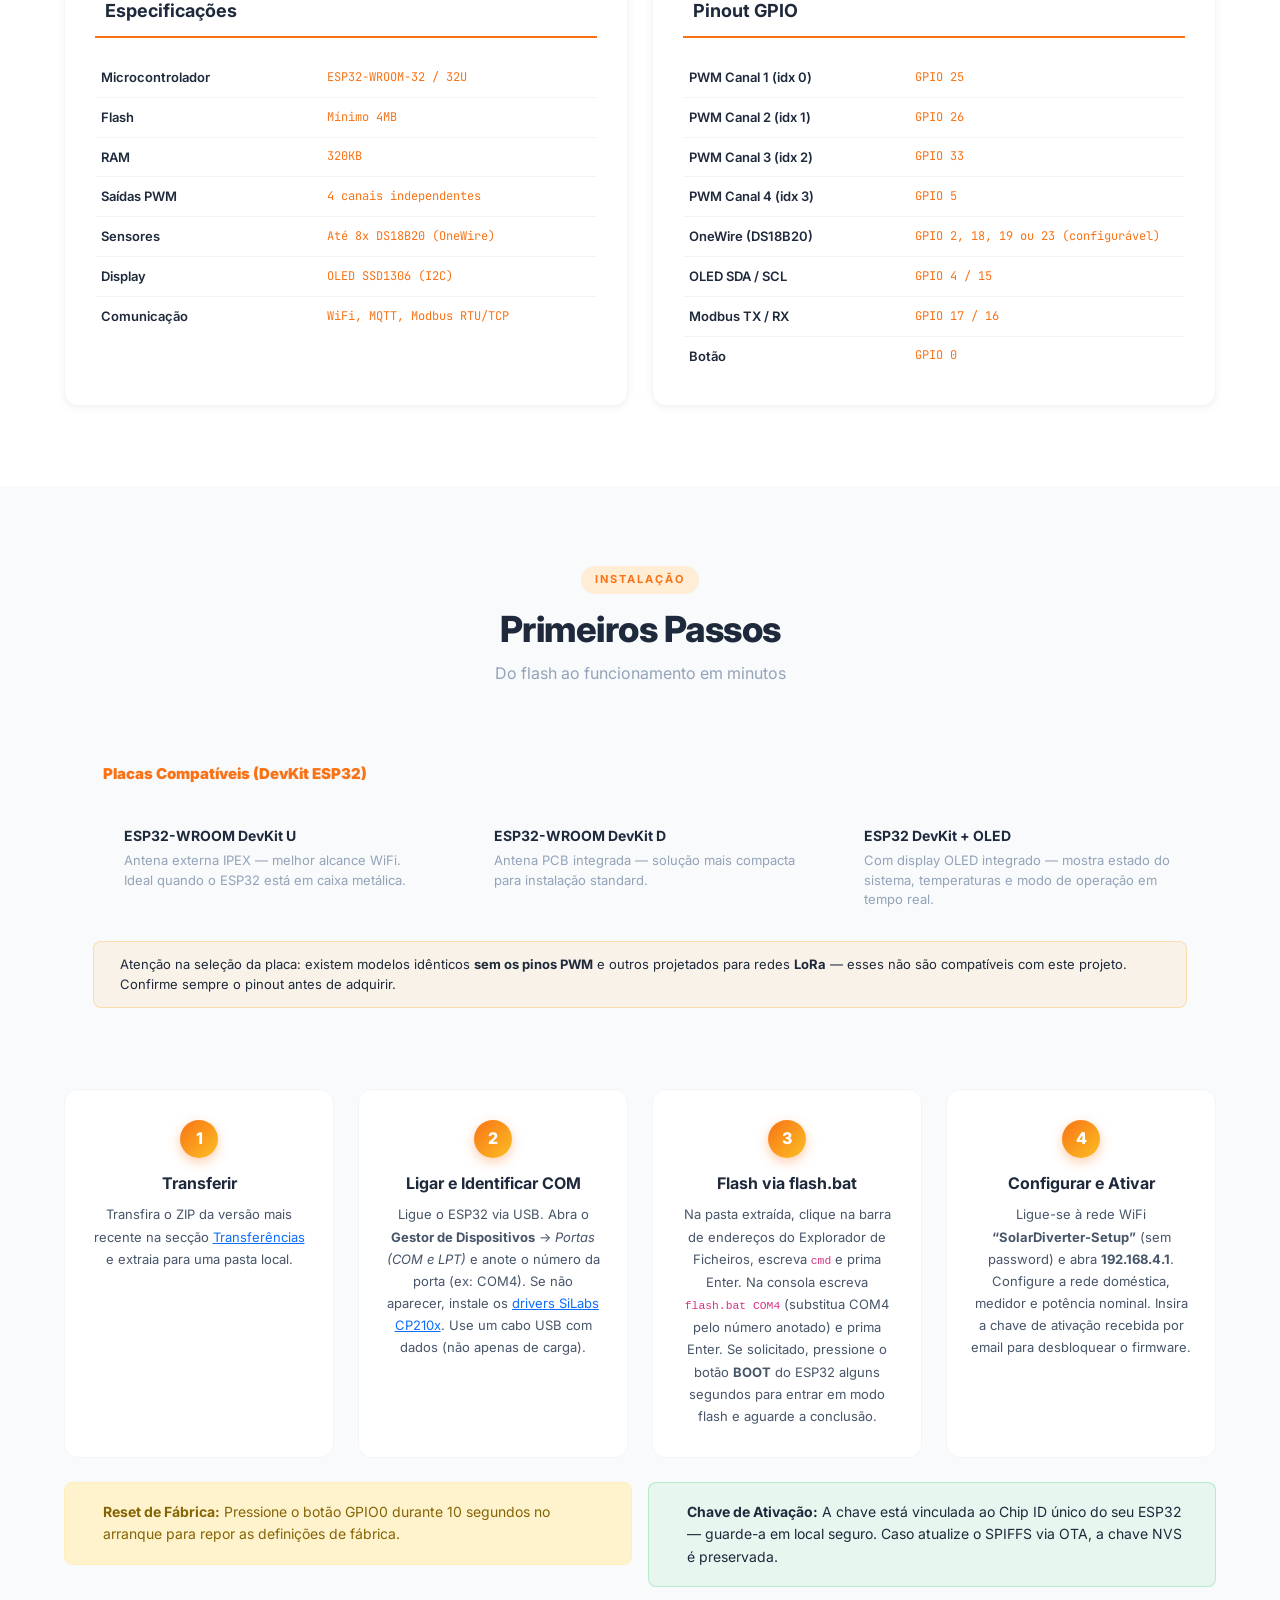
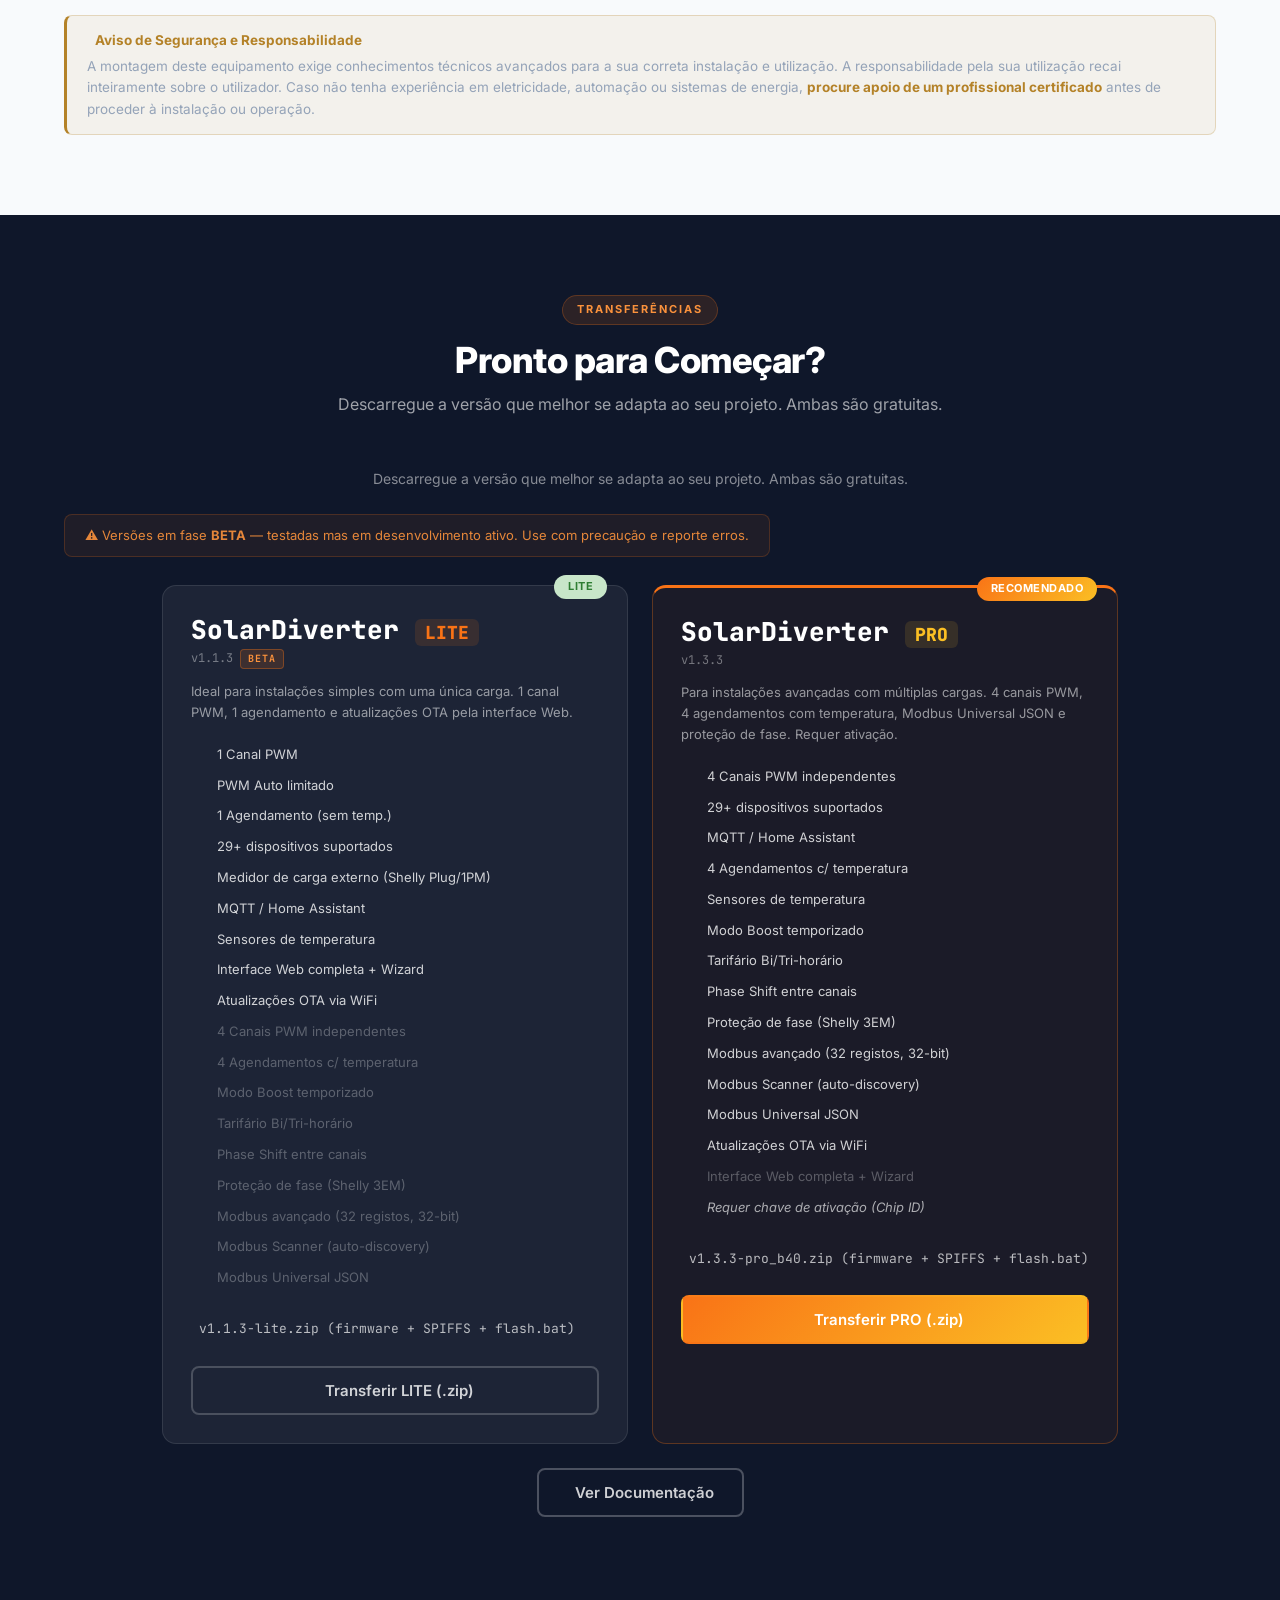
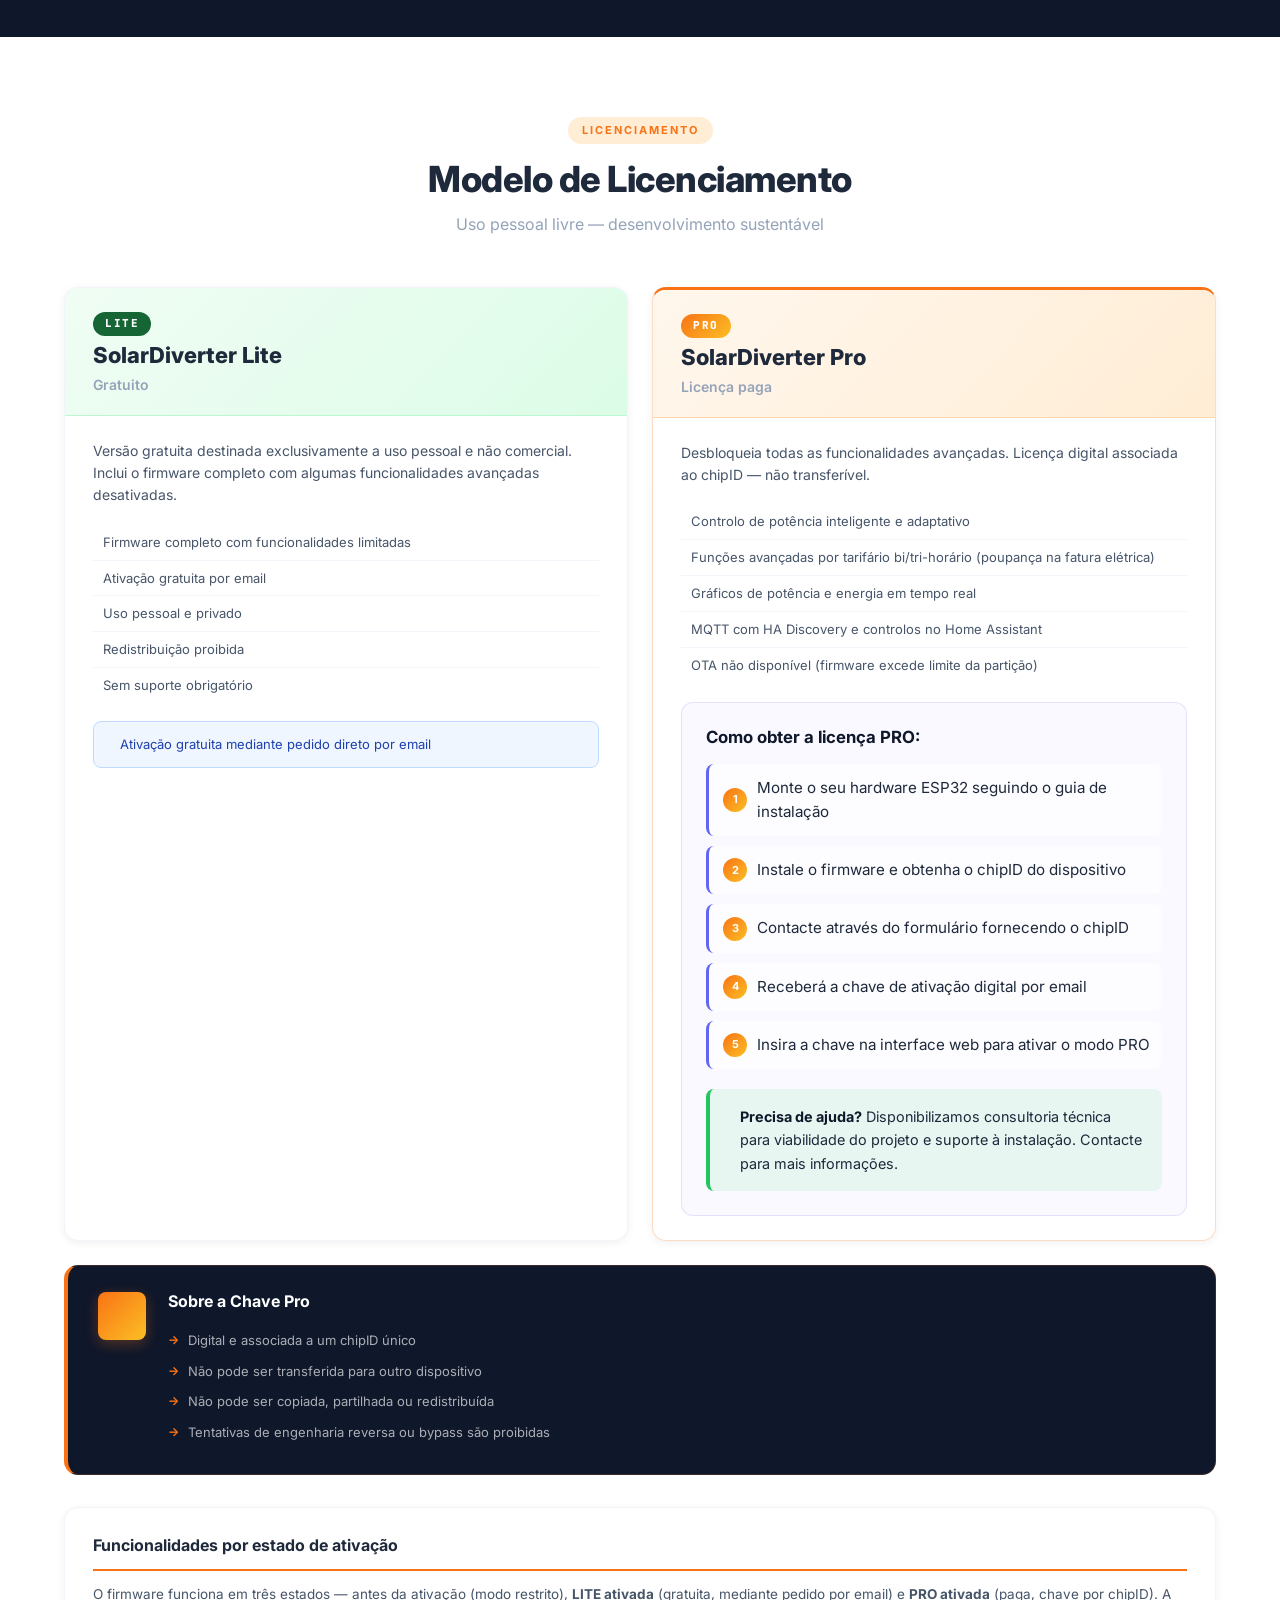
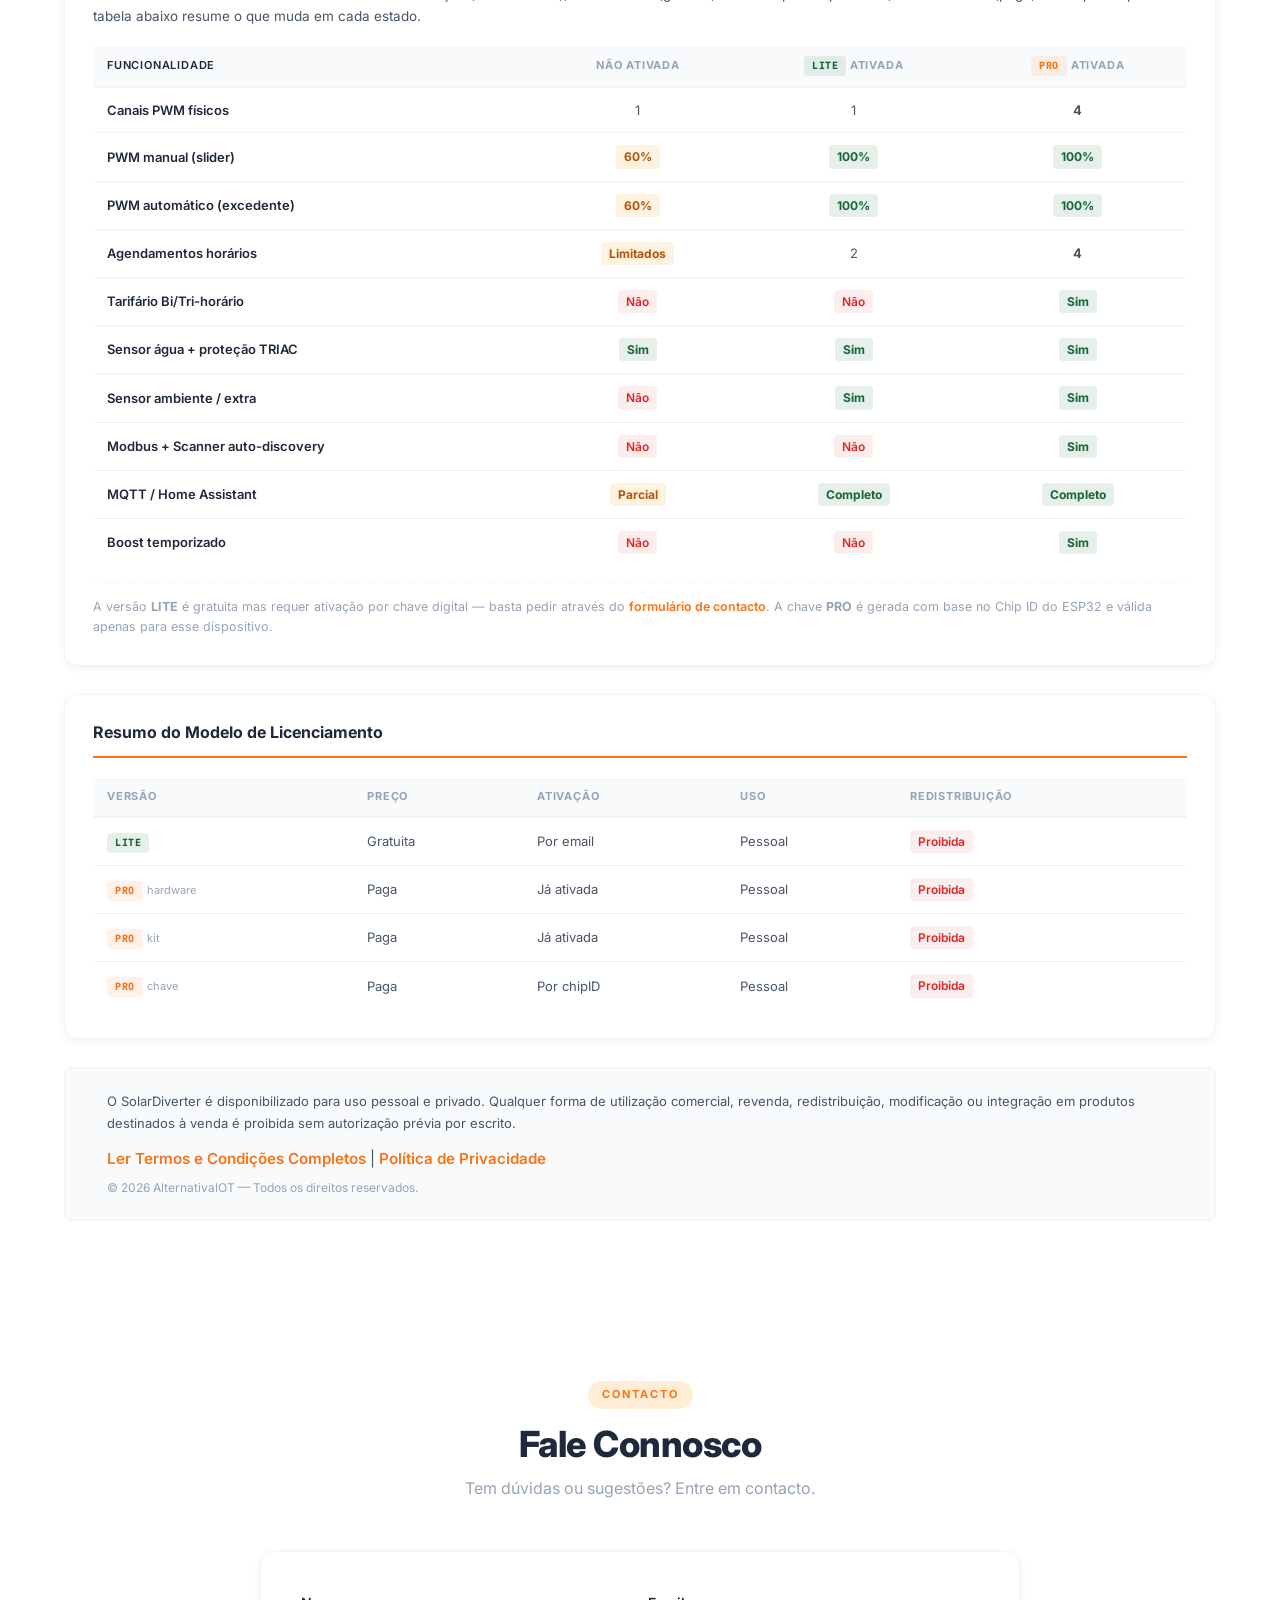
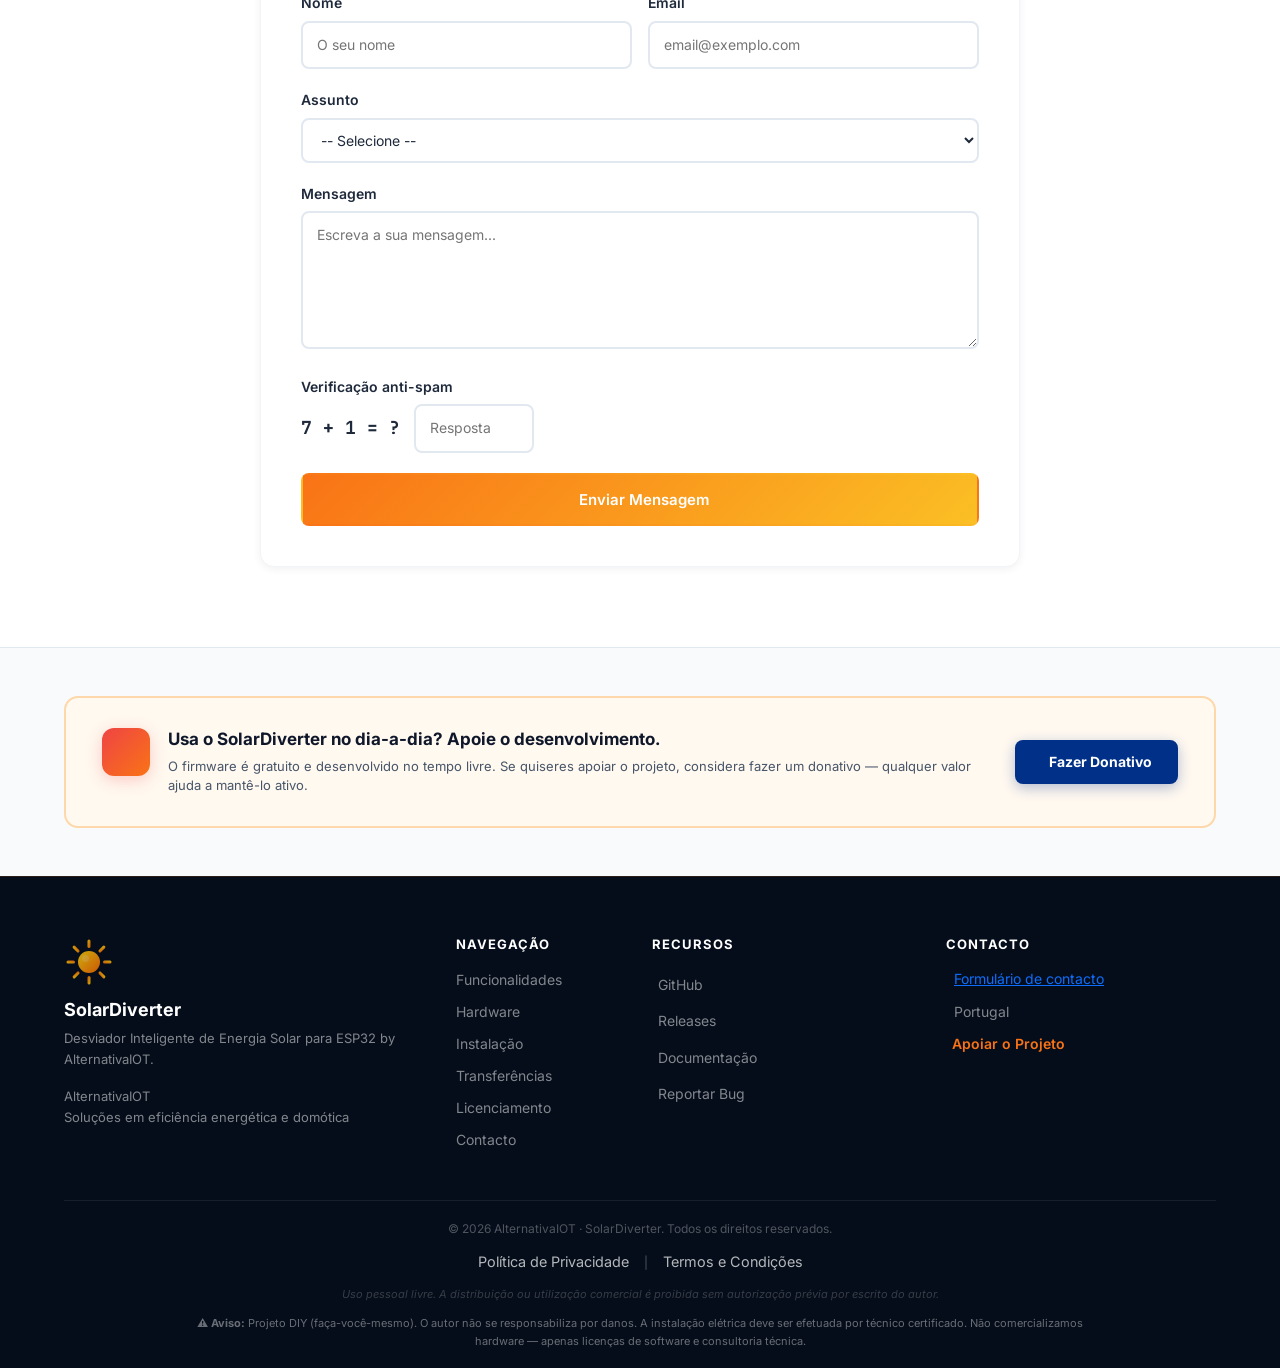
==== commit 45c859c6: "update PRO download link to releases page + build40 filename" ====
--- a/index.html
+++ b/index.html
@@ -977,10 +977,10 @@
                         <li class="sd-dl-feat-info"><i class="la la-key"></i> <span data-i18n="dl_pro_activation">Requer chave de ativação (Chip ID)</span></li>
                     </ul>
                     <div class="sd-dl-files">
-                        <div class="sd-dl-file"><i class="la la-file-archive"></i><span>v1.3.3-pro_b37.zip (firmware + SPIFFS + flash.bat)</span></div>
+                        <div class="sd-dl-file"><i class="la la-file-archive"></i><span>v1.3.3-pro_b40.zip (firmware + SPIFFS + flash.bat)</span></div>
                     </div>
                     <!-- TODO: link download PRO -->
-                    <a href="https://github.com/sergiopsilva/solardiverter/releases/tag/v1.3.3_pro_build37" class="sd-btn sd-btn-primary sd-btn-block" target="_blank" rel="noopener">
+                    <a href="https://github.com/sergiopsilva/solardiverter/releases" class="sd-btn sd-btn-primary sd-btn-block" target="_blank" rel="noopener">
                         <i class="la la-download"></i>
                         <span data-i18n="dl_btn_pro">Transferir PRO (.zip)</span>
                     </a>
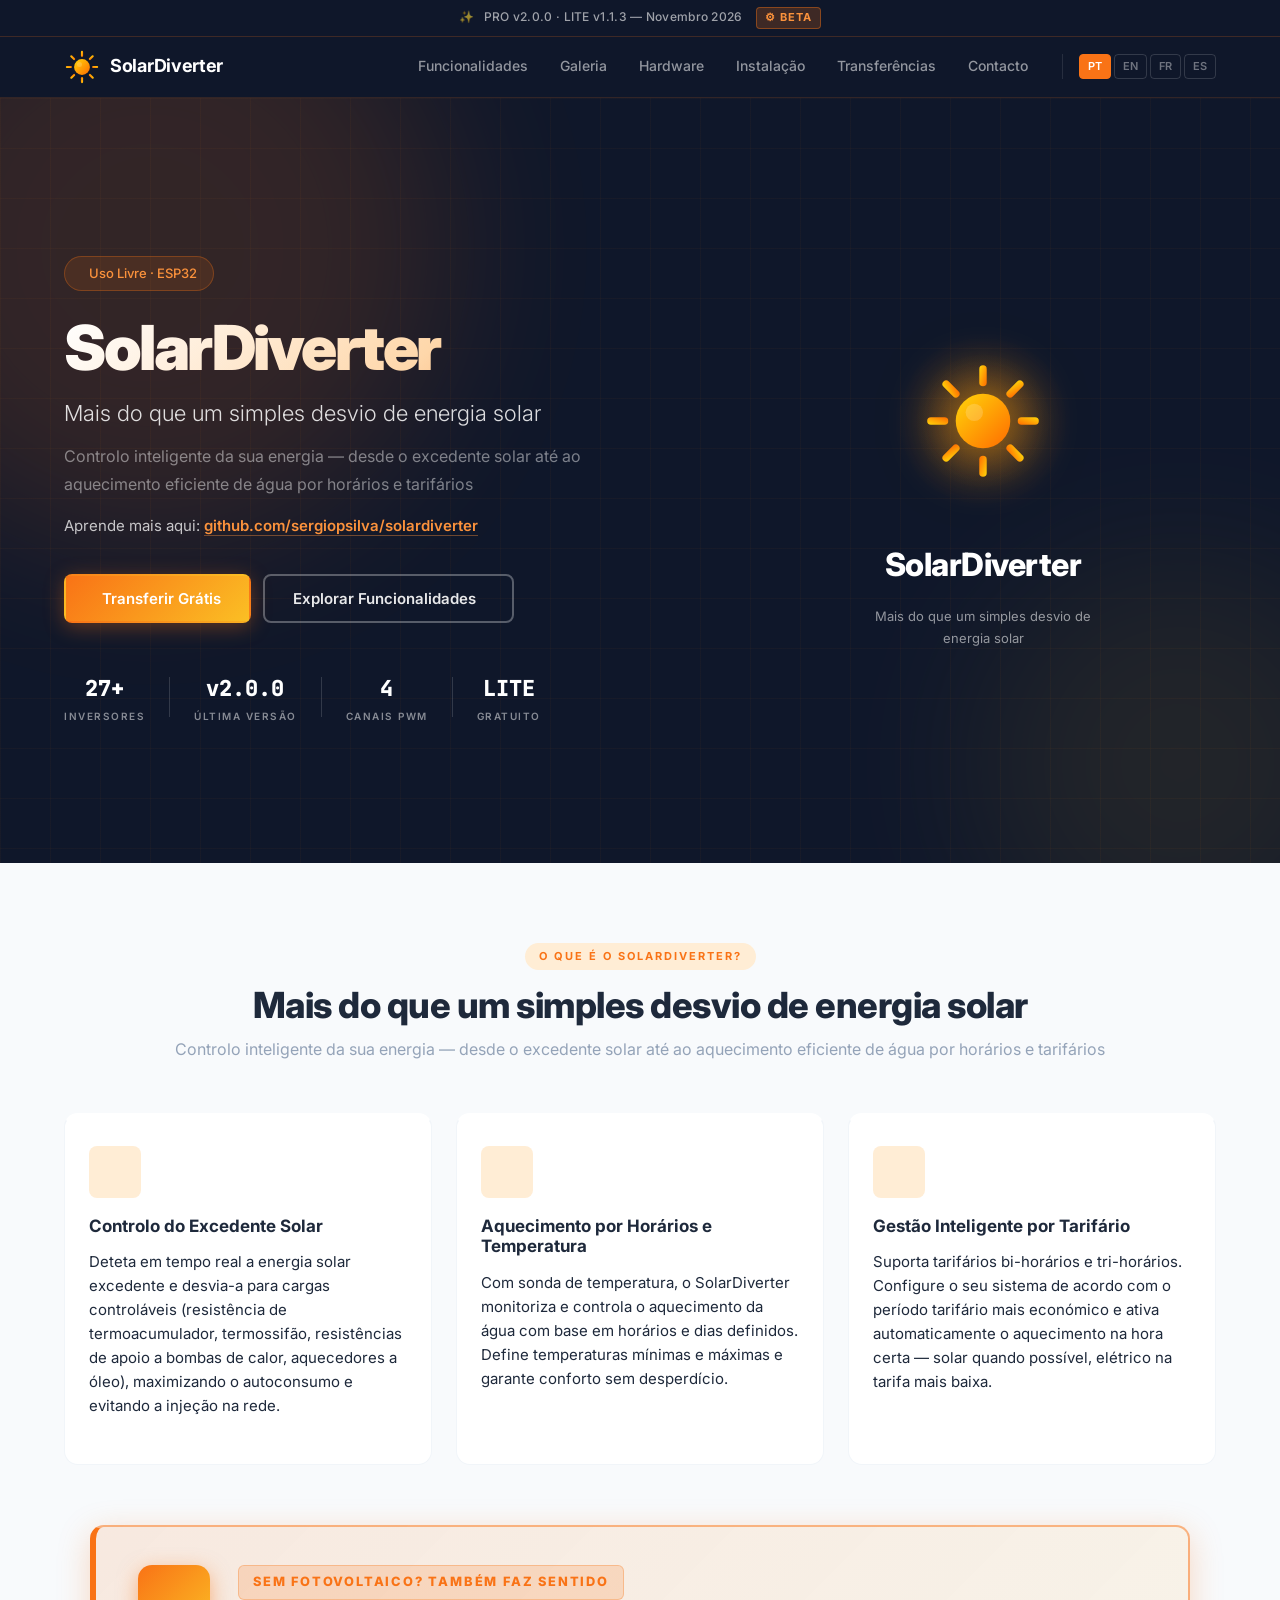
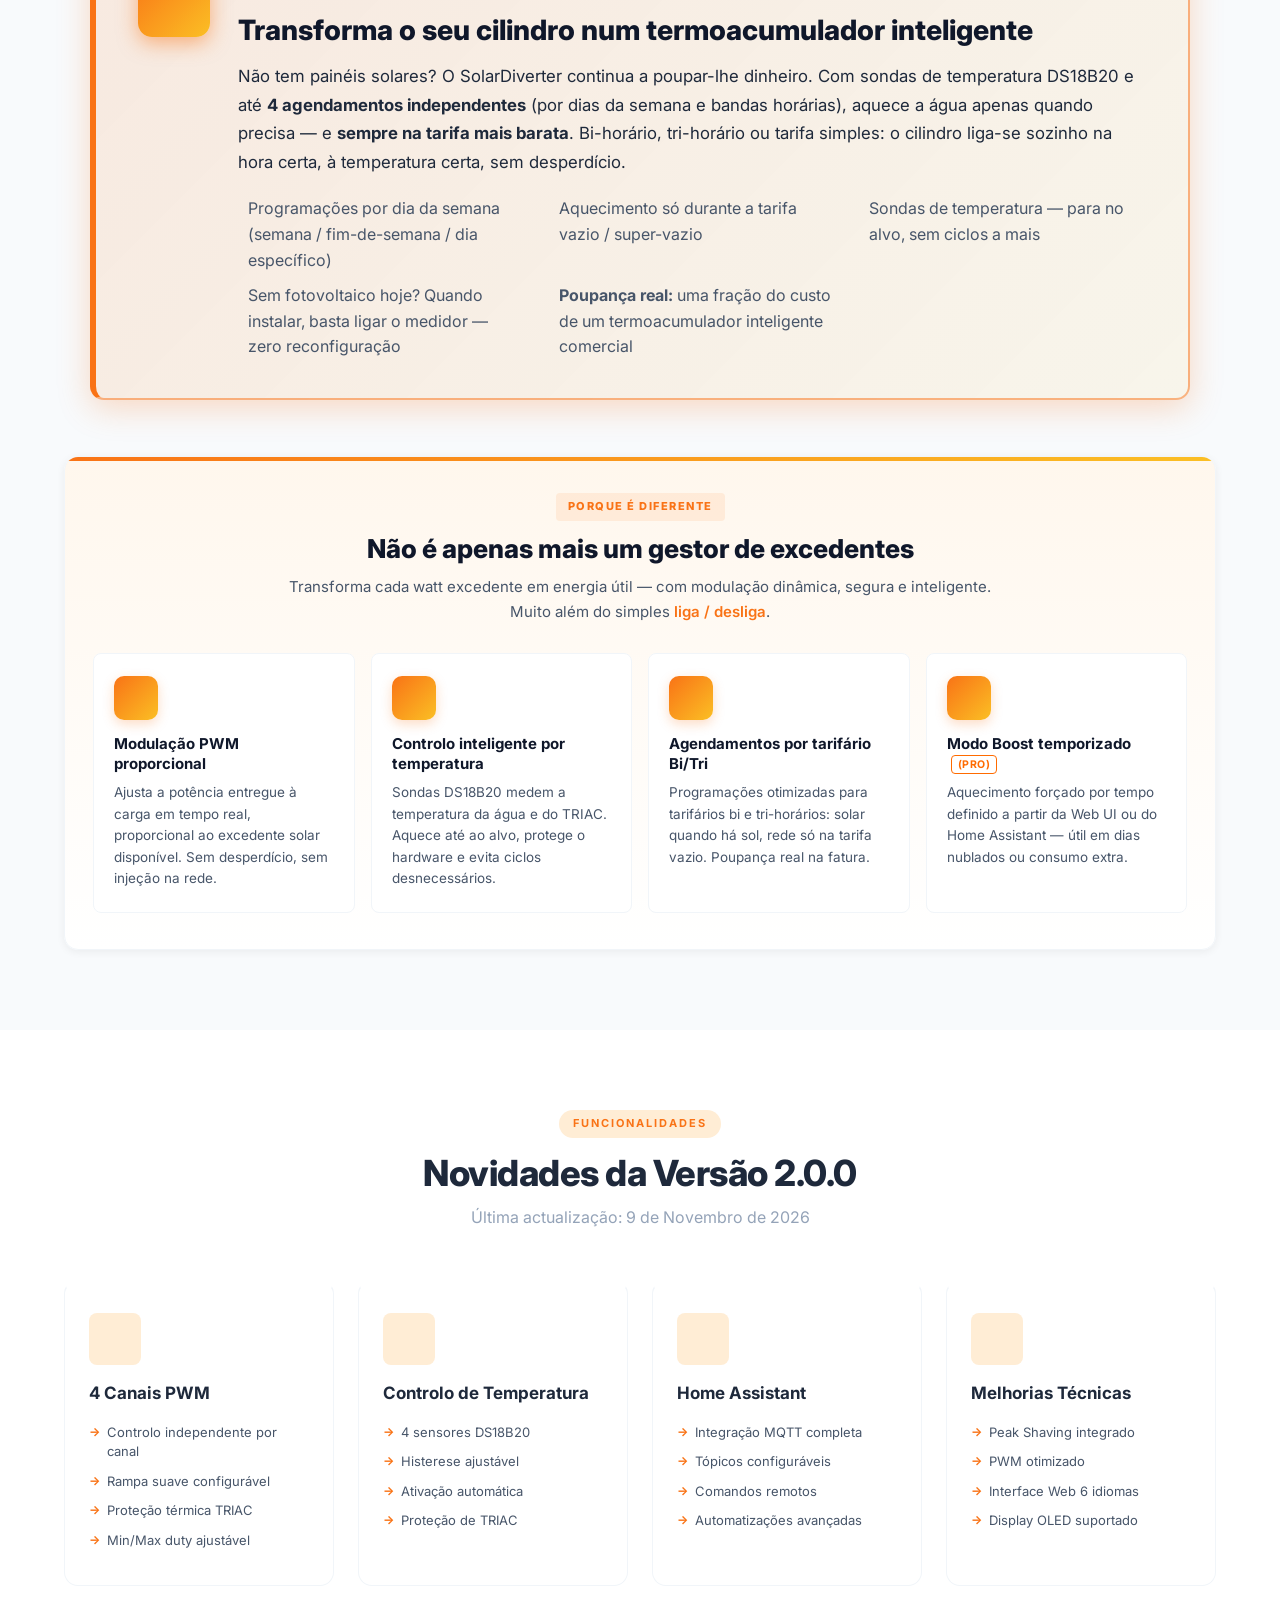
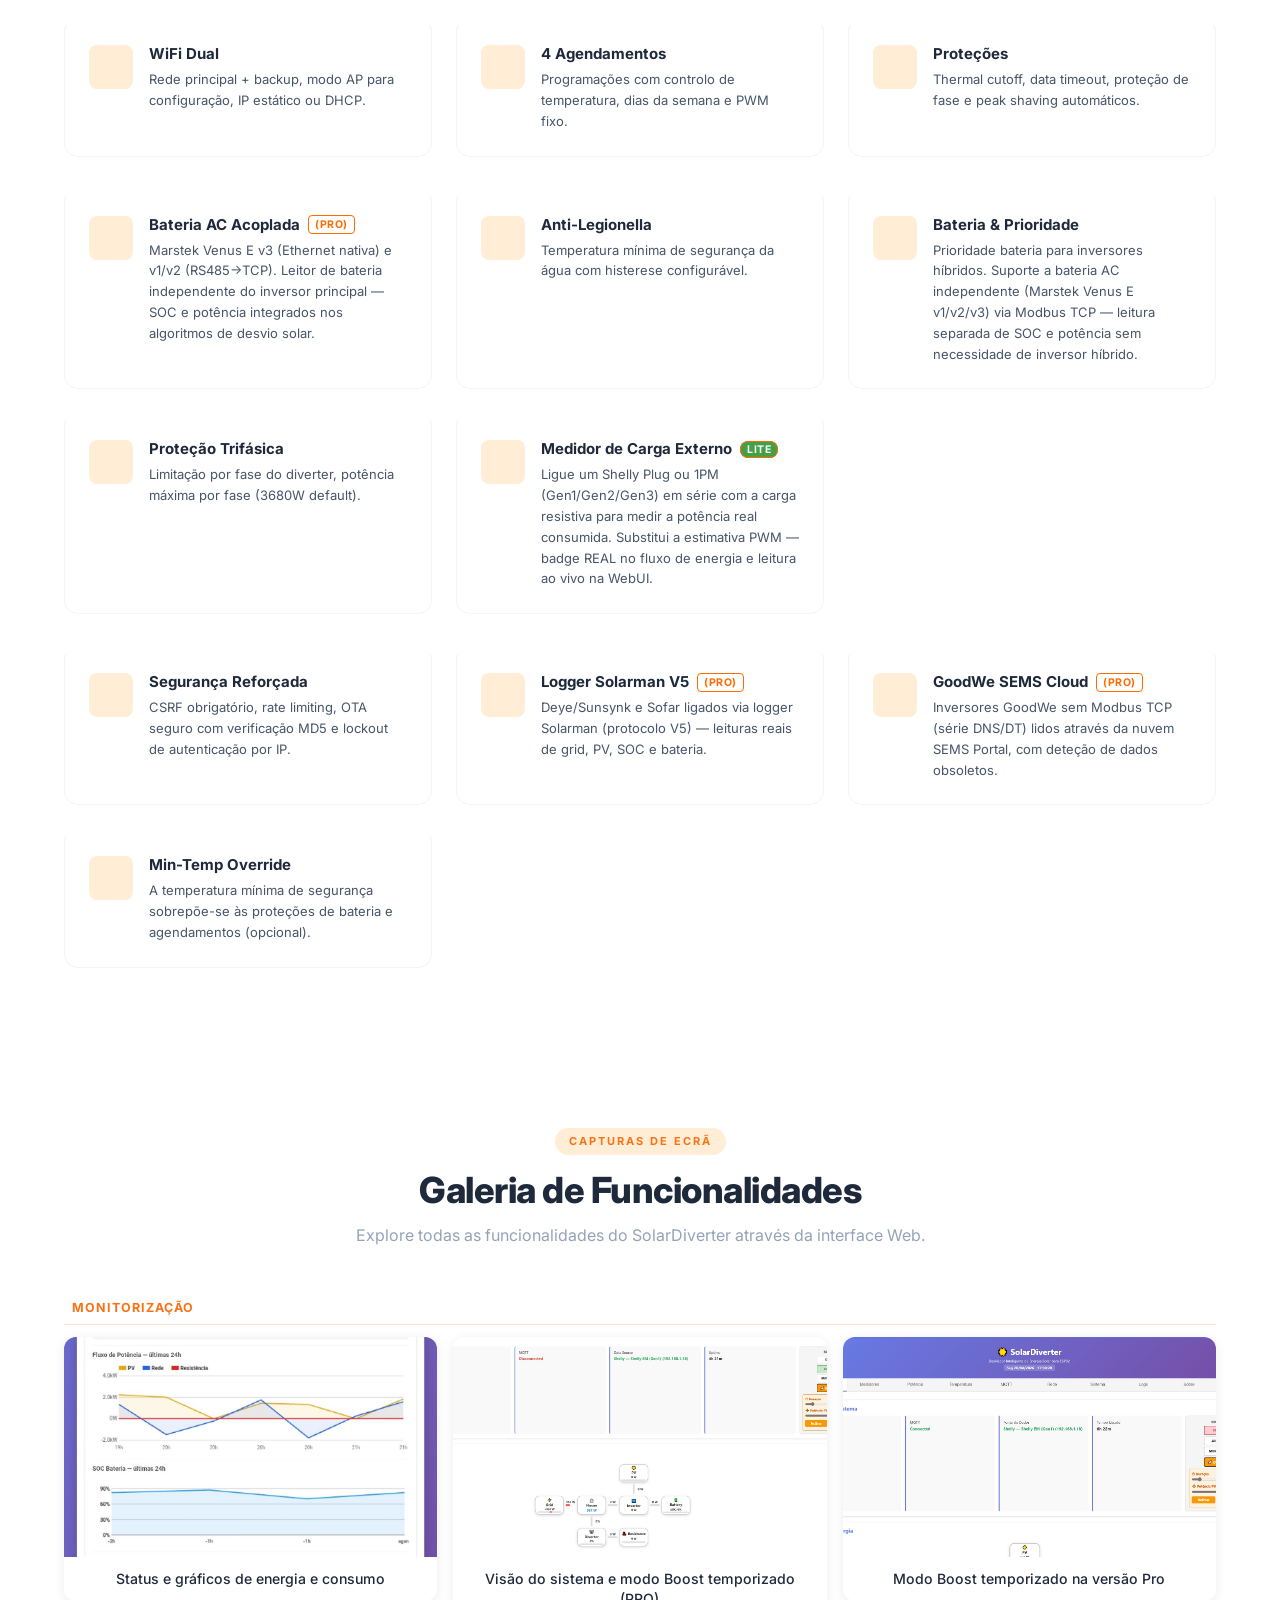
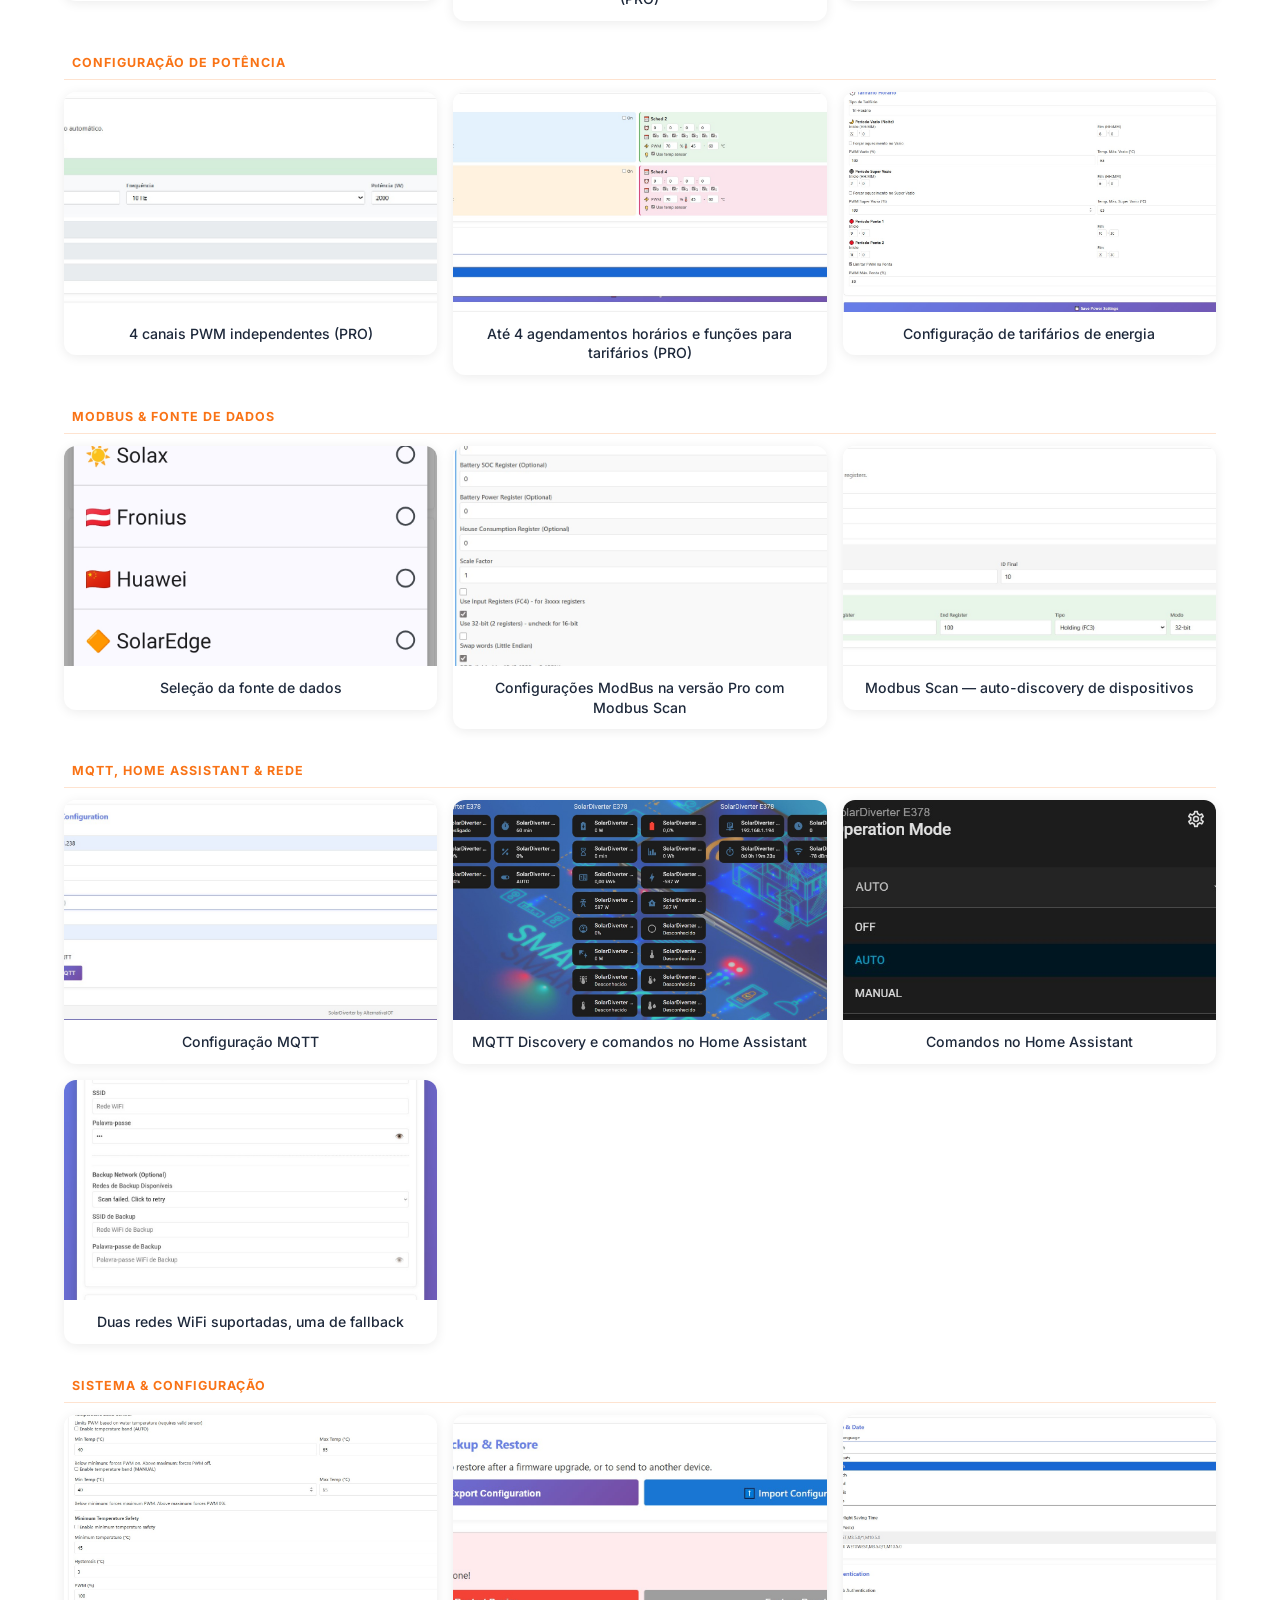
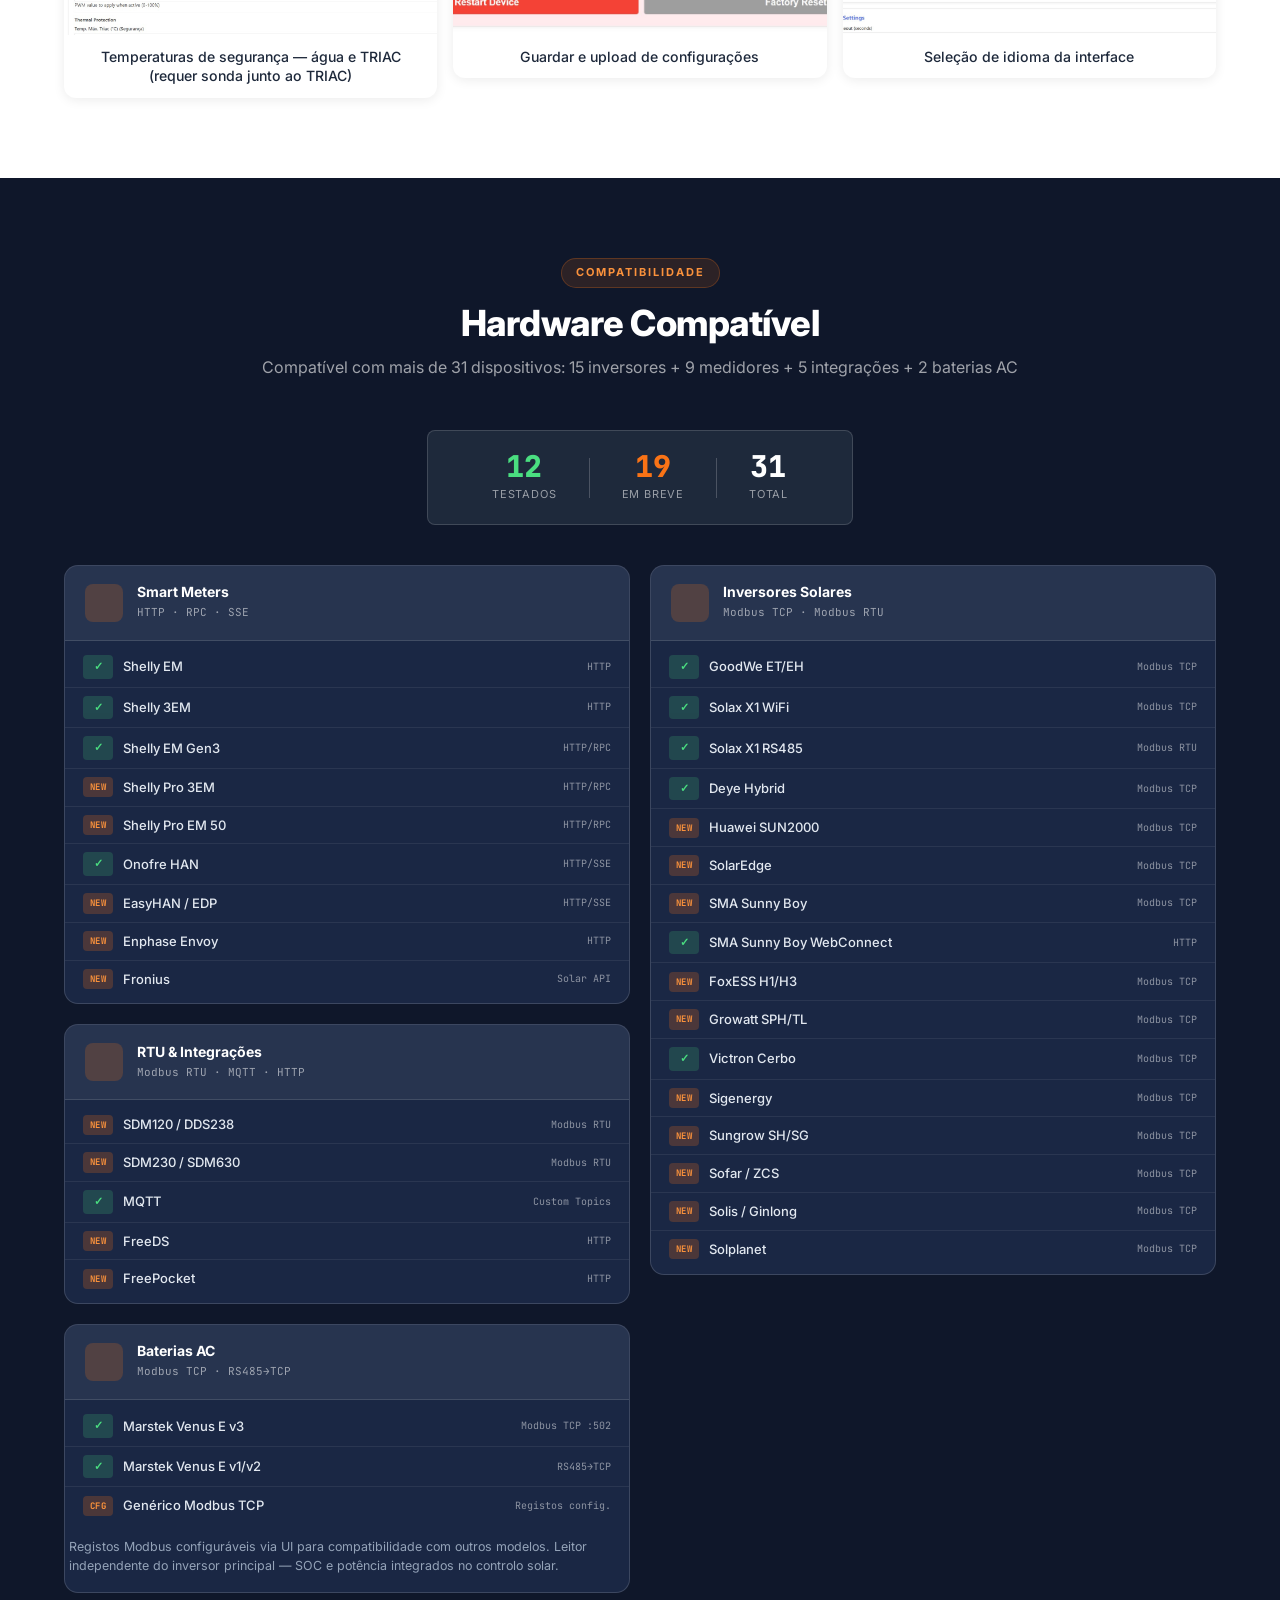
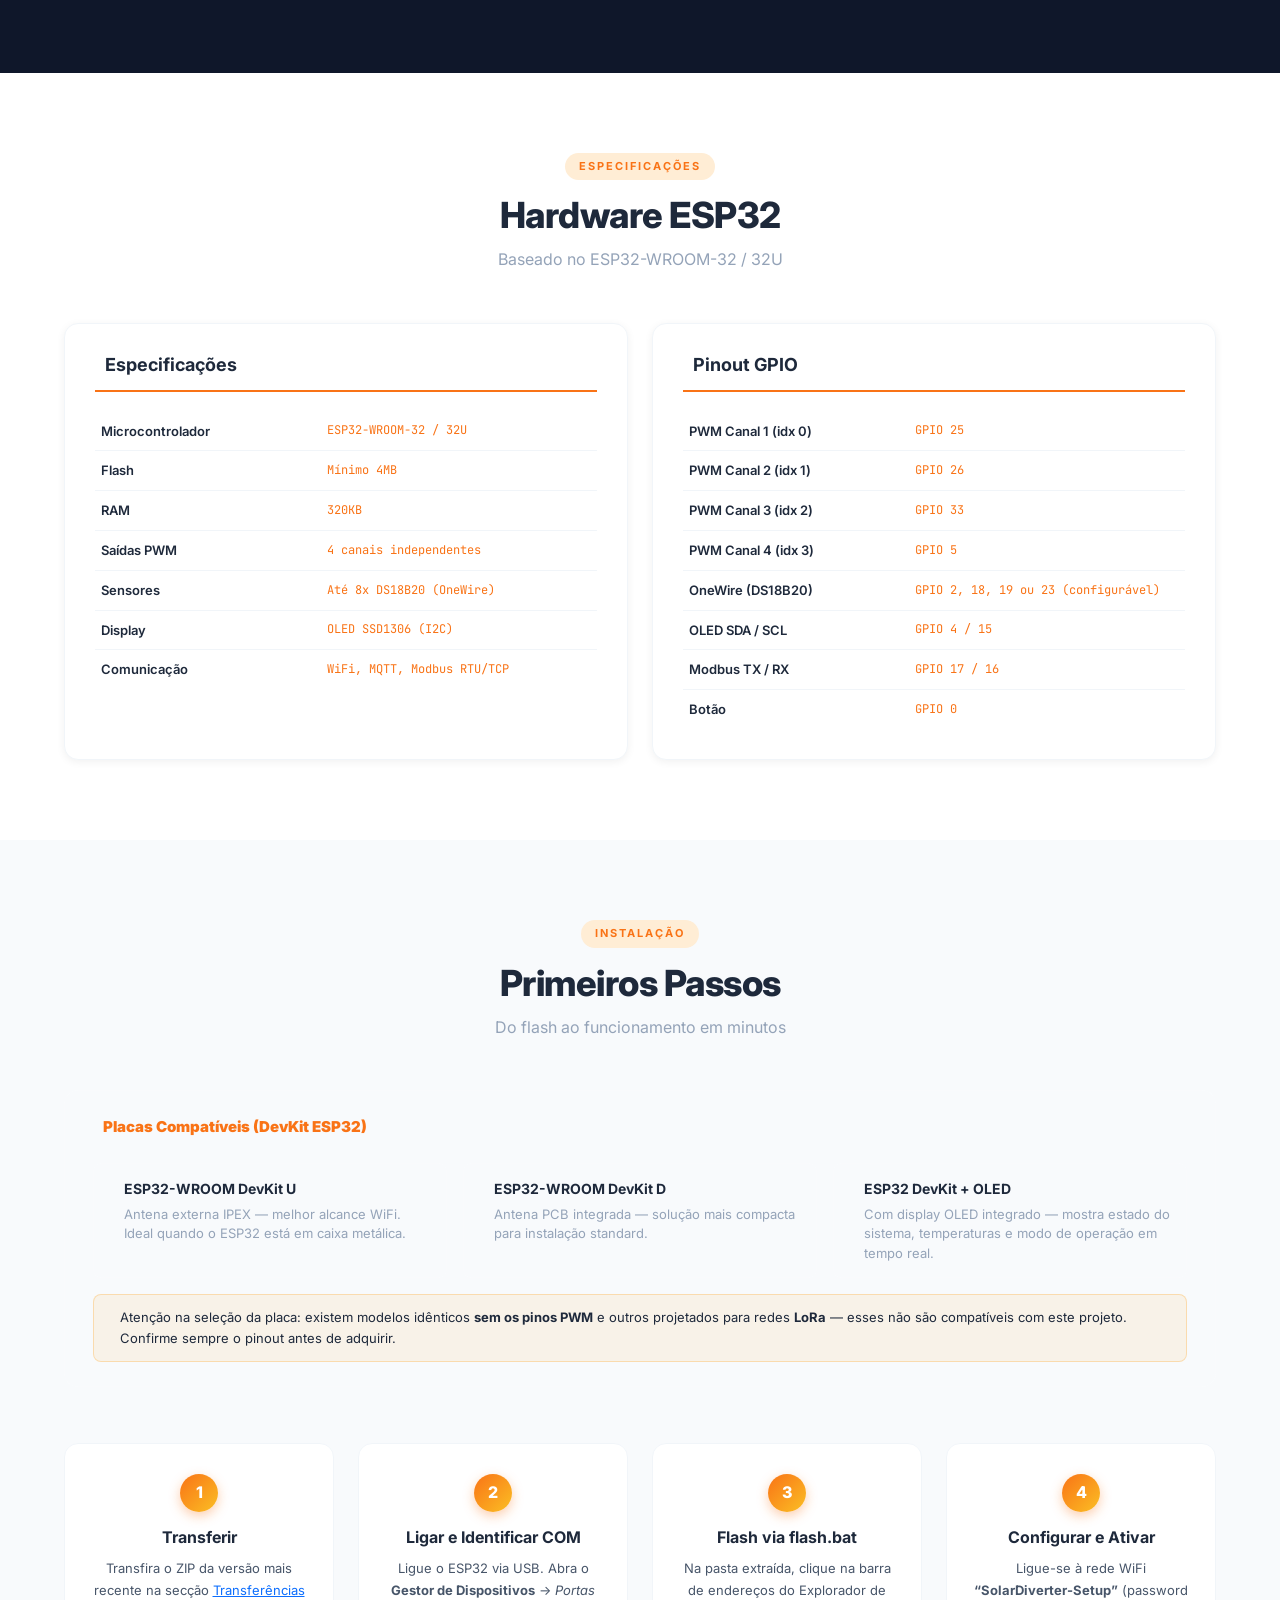
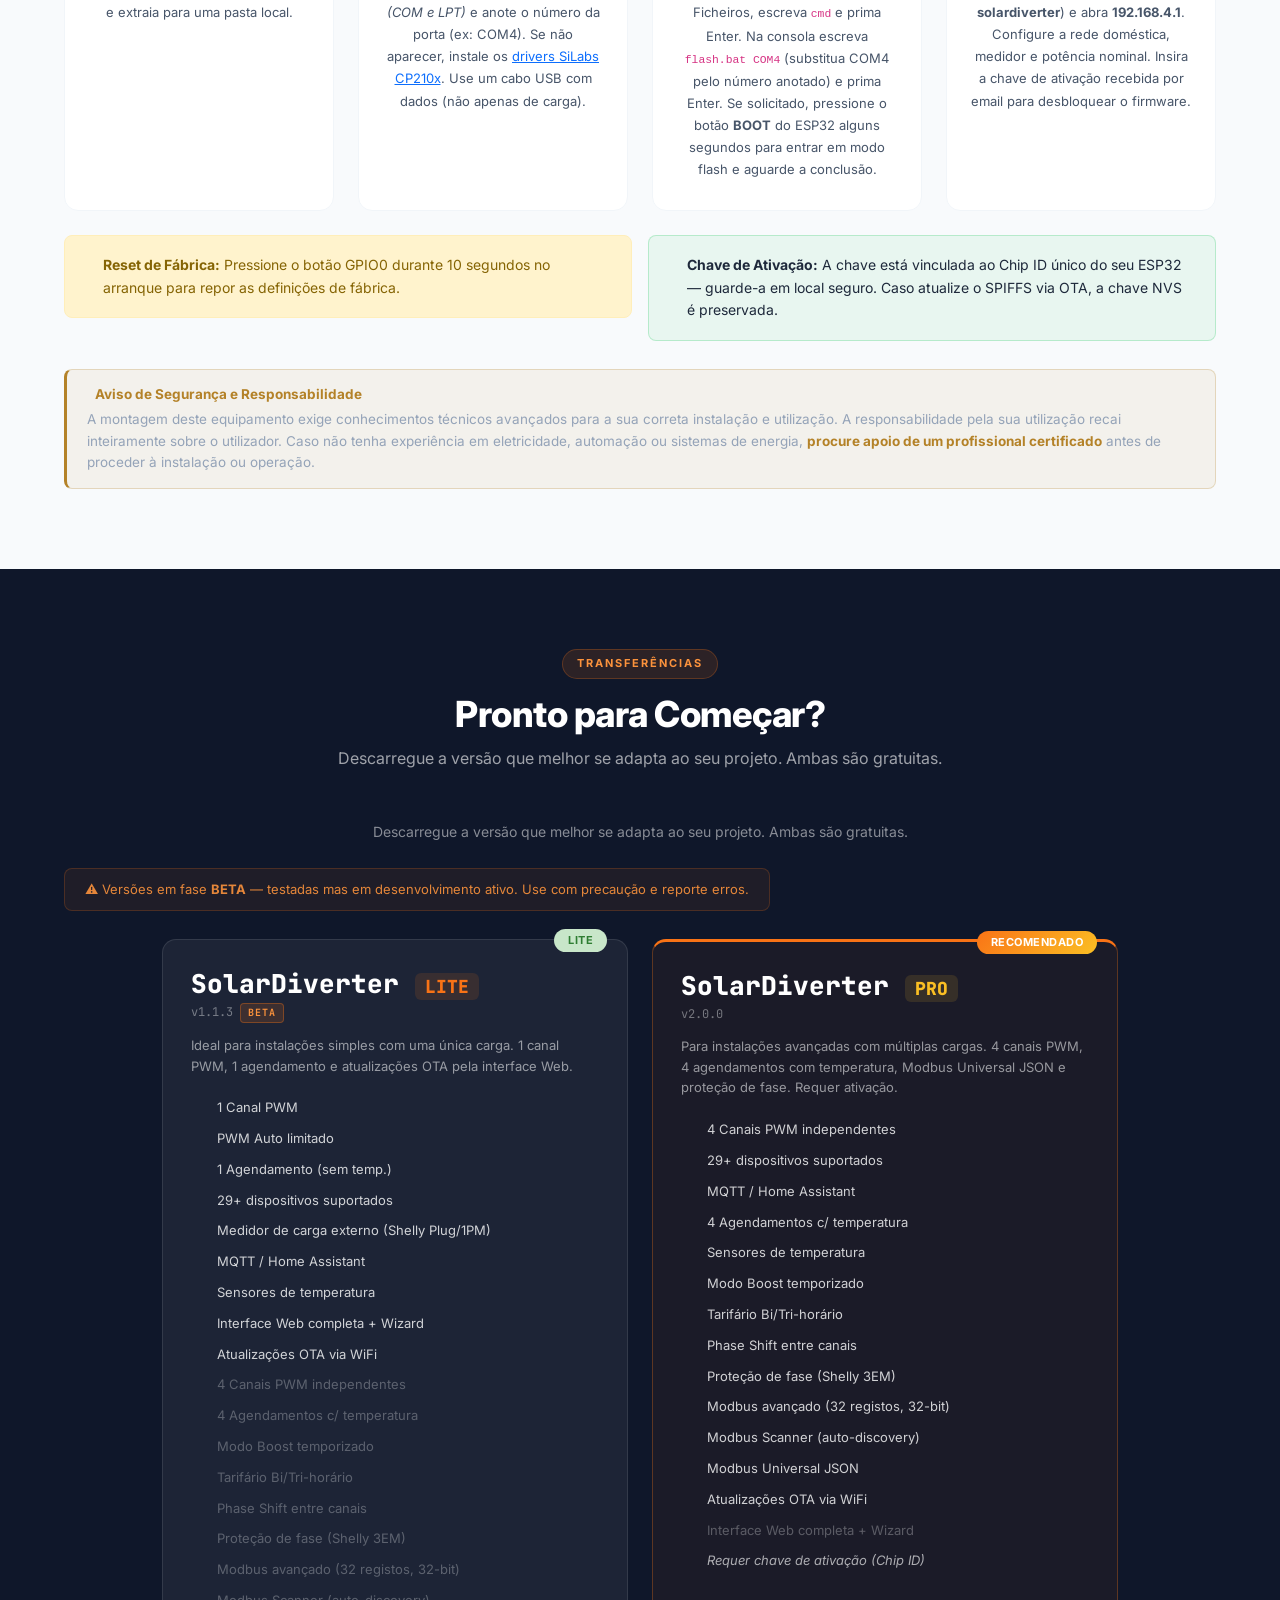
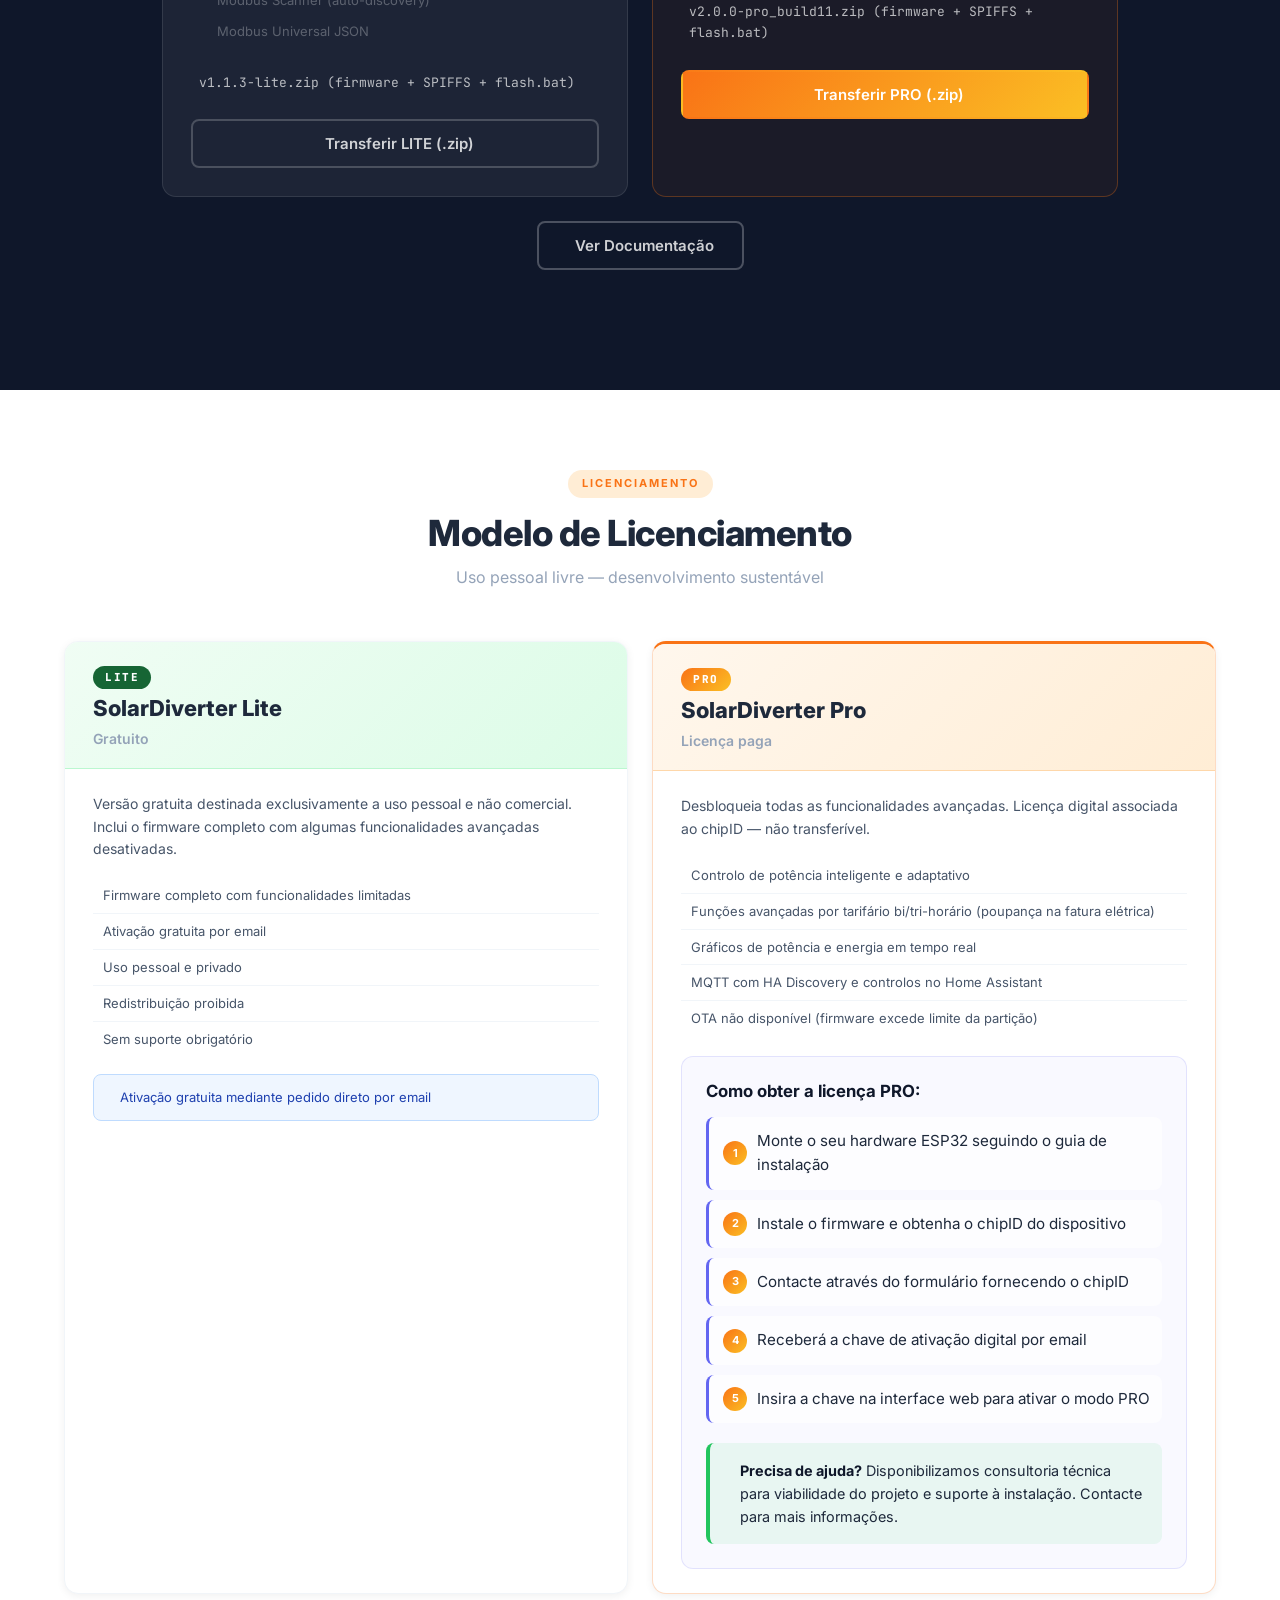
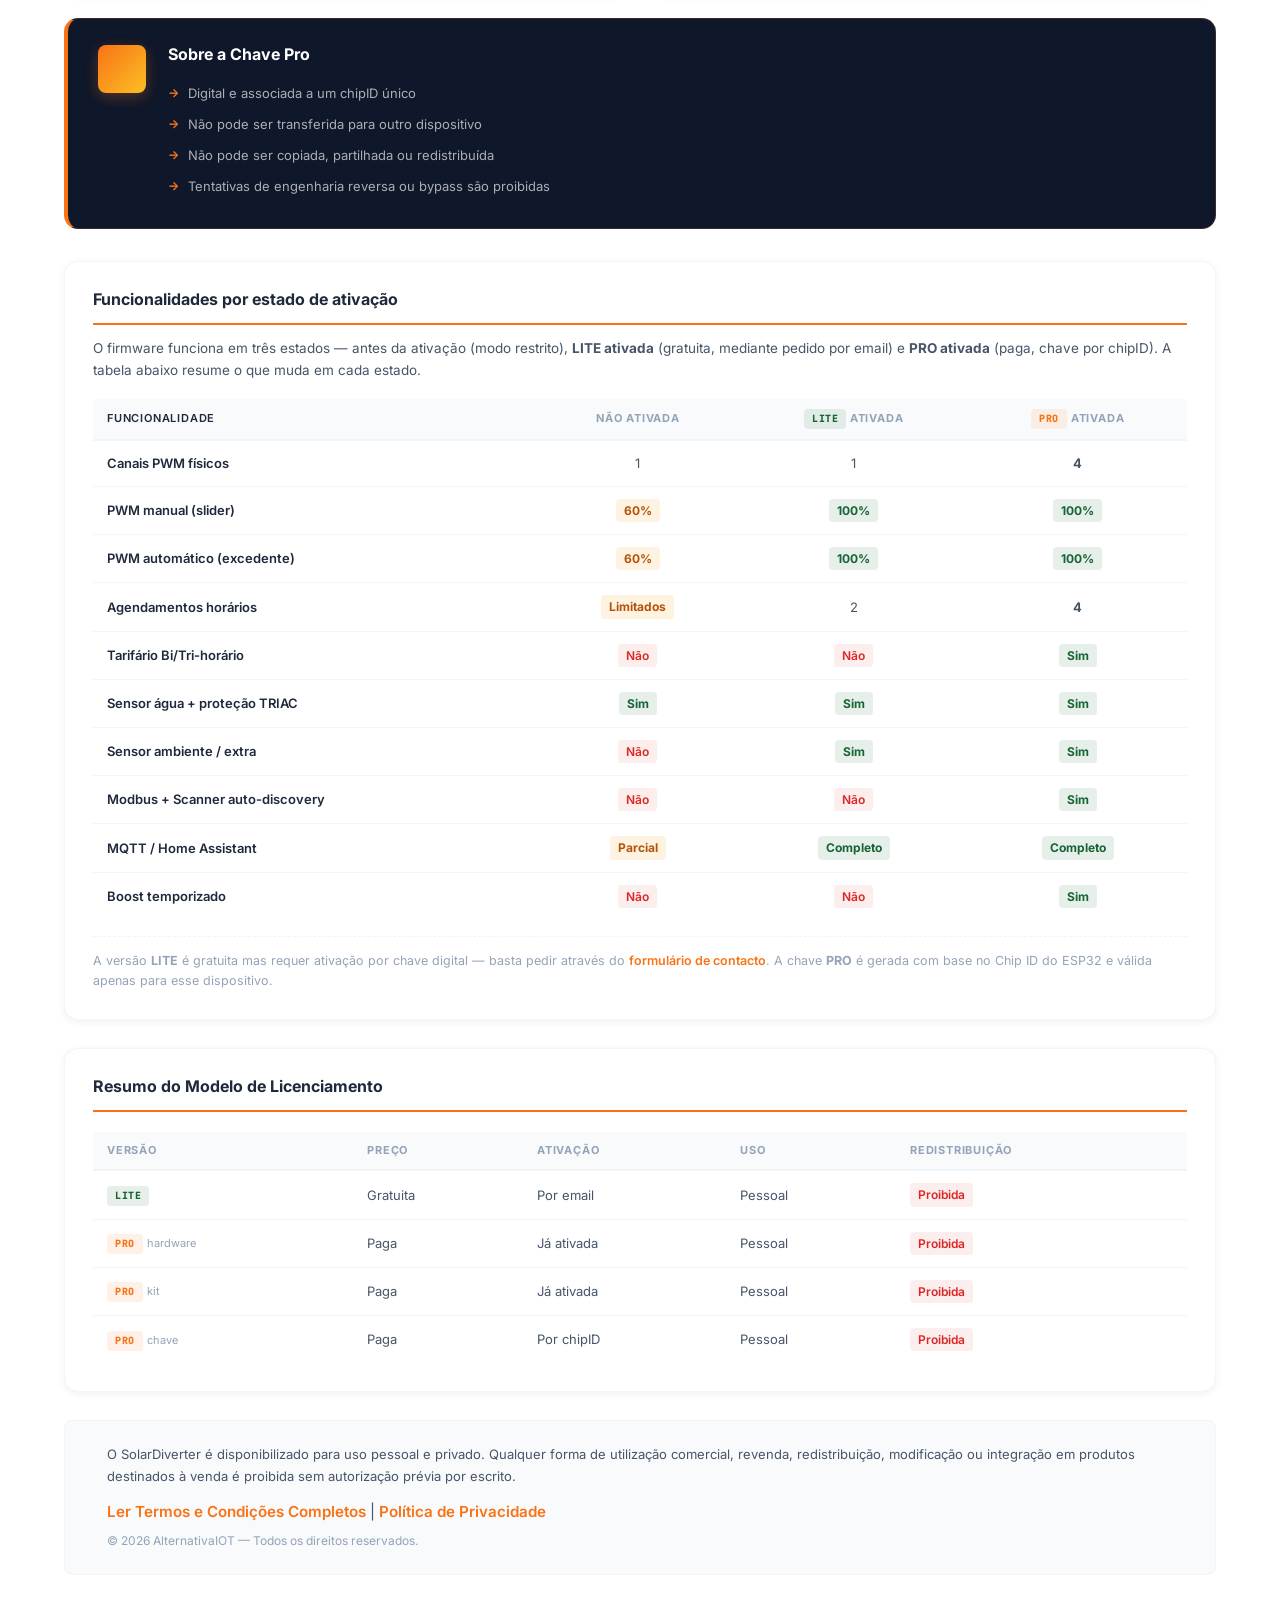
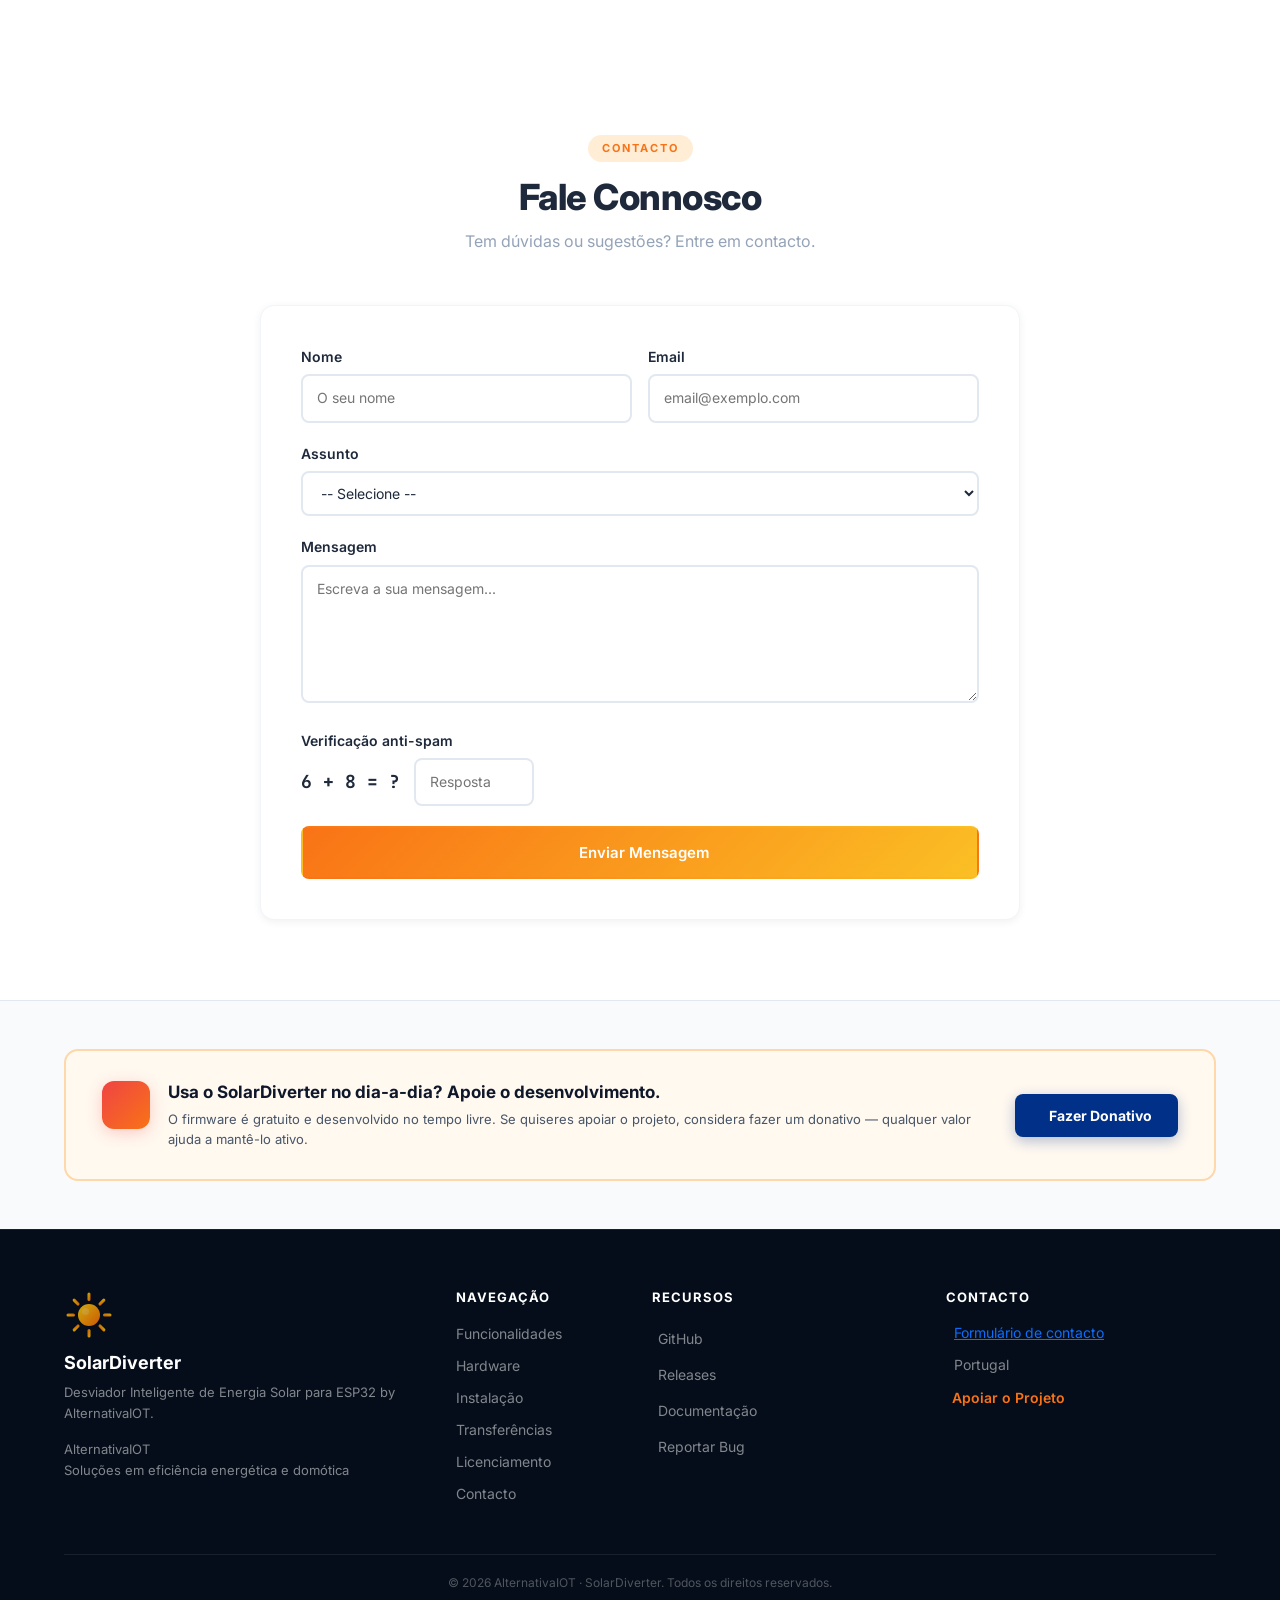
==== commit 7f0eb181: "v2.0.0-pro build 11: update versions, downloads, novidades (PT/EN/FR/ES) e nova linha de features - " ====
--- a/index.html
+++ b/index.html
@@ -42,7 +42,7 @@
 <!-- Version Ribbon -->
 <div class="sd-version-ribbon">
     <span class="sd-ribbon-sparkle">&#10024;</span>
-    <span data-i18n="ribbon_version">PRO v1.3.3 · LITE v1.1.3 — Junho 2026</span>
+    <span data-i18n="ribbon_version">PRO v2.0.0 · LITE v1.1.3 — Novembro 2026</span>
     <span class="sd-ribbon-beta">&#9881; BETA</span>
 </div>
 
@@ -111,7 +111,7 @@
                     </div>
                     <div class="sd-stat-divider"></div>
                     <div class="sd-stat">
-                        <span class="sd-stat-value">v1.3.3</span>
+                        <span class="sd-stat-value">v2.0.0</span>
                         <span class="sd-stat-label" data-i18n="stat_version">PRO (ÚLTIMA)</span>
                     </div>
                     <div class="sd-stat-divider"></div>
@@ -261,8 +261,8 @@
     <div class="container">
         <div class="sd-section-header">
             <span class="sd-section-tag" data-i18n="features_tag">FUNCIONALIDADES</span>
-            <h2 class="sd-section-title" data-i18n="features_title">Novidades da Versão 1.3.3</h2>
-            <p class="sd-section-subtitle" data-i18n="features_subtitle">Última actualização: 1 de Junho de 2026</p>
+            <h2 class="sd-section-title" data-i18n="features_title">Novidades da Versão 2.0.0</h2>
+            <p class="sd-section-subtitle" data-i18n="features_subtitle">Última actualização: 9 de Novembro de 2026</p>
         </div>
 
         <div class="row g-4">
@@ -398,6 +398,45 @@
                     <div>
                         <h4 data-i18n="feat_load_meter_title">Medidor de Carga Externo <span style="font-size:0.75em;background:#e3f2fd;color:#1565c0;padding:2px 6px;border-radius:10px;font-weight:600;">LITE</span></h4>
                         <p data-i18n="feat_load_meter_desc">Ligue um Shelly Plug ou 1PM (Gen1/Gen2/Gen3) em série com a resistência para medir a potência real consumida. A leitura substitui a estimativa PWM — badge REAL no fluxo de energia e valor ao vivo na WebUI.</p>
+                    </div>
+                </div>
+            </div>
+        </div>
+        <!-- New features row (v2.0.0) -->
+        <div class="row g-4 mt-2">
+            <div class="col-lg-4 col-md-6">
+                <div class="sd-feature-card sd-feature-card-sm">
+                    <div class="sd-feature-icon-sm"><i class="la la-shield-alt"></i></div>
+                    <div>
+                        <h4 data-i18n="feat_v200_security_title">Segurança Reforçada</h4>
+                        <p data-i18n="feat_v200_security_desc">CSRF obrigatório, rate limiting, OTA seguro com verificação MD5 e lockout de autenticação por IP.</p>
+                    </div>
+                </div>
+            </div>
+            <div class="col-lg-4 col-md-6">
+                <div class="sd-feature-card sd-feature-card-sm">
+                    <div class="sd-feature-icon-sm"><i class="la la-exchange-alt"></i></div>
+                    <div>
+                        <h4 data-i18n="feat_v200_solarman_title">Logger Solarman V5 <span class="sd-pro-only">(PRO)</span></h4>
+                        <p data-i18n="feat_v200_solarman_desc">Deye/Sunsynk e Sofar ligados via logger Solarman (protocolo V5) — leituras reais de grid, PV, SOC e bateria.</p>
+                    </div>
+                </div>
+            </div>
+            <div class="col-lg-4 col-md-6">
+                <div class="sd-feature-card sd-feature-card-sm">
+                    <div class="sd-feature-icon-sm"><i class="la la-cloud"></i></div>
+                    <div>
+                        <h4 data-i18n="feat_v200_goodwe_title">GoodWe SEMS Cloud <span class="sd-pro-only">(PRO)</span></h4>
+                        <p data-i18n="feat_v200_goodwe_desc">Inversores GoodWe sem Modbus TCP (série DNS/DT) lidos através da nuvem SEMS Portal, com deteção de dados obsoletos.</p>
+                    </div>
+                </div>
+            </div>
+            <div class="col-lg-4 col-md-6">
+                <div class="sd-feature-card sd-feature-card-sm">
+                    <div class="sd-feature-icon-sm"><i class="la la-thermometer-three-quarters"></i></div>
+                    <div>
+                        <h4 data-i18n="feat_v200_mintemp_title">Min-Temp Override</h4>
+                        <p data-i18n="feat_v200_mintemp_desc">A temperatura mínima de segurança sobrepõe-se às proteções de bateria e agendamentos (opcional).</p>
                     </div>
                 </div>
             </div>
@@ -854,7 +893,7 @@
                         <div class="sd-step-num">4</div>
                         <div class="sd-step-icon"><i class="la la-wifi"></i></div>
                         <h3 data-i18n="step4_title">Configurar e Ativar</h3>
-                        <p data-i18n="step4_desc">Ligue-se à rede WiFi <strong>"SolarDiverter-Setup"</strong> (sem password) e abra <strong>192.168.4.1</strong>. Configure a rede doméstica, medidor e potência nominal. Insira a chave de ativação recebida por email para desbloquear o firmware.</p>
+                        <p data-i18n="step4_desc">Ligue-se à rede WiFi <strong>"SolarDiverter-Setup"</strong> (password <strong>solardiverter</strong>) e abra <strong>192.168.4.1</strong>. Configure a rede doméstica, medidor e potência nominal. Insira a chave de ativação recebida por email para desbloquear o firmware.</p>
                     </div>
                 </div>
             </div>
@@ -957,7 +996,7 @@
                 <div class="sd-dl-card sd-dl-card-latest">
                     <div class="sd-dl-card-badge" data-i18n="dl_recommended">Recomendado</div>
                     <h3>SolarDiverter <span class="sd-version-tag">PRO</span></h3>
-                    <p class="sd-dl-version">v1.3.3</p>
+                    <p class="sd-dl-version">v2.0.0</p>
                     <p class="sd-dl-desc" data-i18n="dl_pro_desc">Para múltiplas cargas com controlo avançado. Phase shift, Modbus estendido, 27+ inversores suportados.</p>
                     <ul class="sd-dl-features">
                         <li class="sd-dl-feat-yes"><i class="la la-check"></i> <span data-i18n="dl_feat_4pwm">4 Canais PWM independentes</span></li>
@@ -977,10 +1016,9 @@
                         <li class="sd-dl-feat-info"><i class="la la-key"></i> <span data-i18n="dl_pro_activation">Requer chave de ativação (Chip ID)</span></li>
                     </ul>
                     <div class="sd-dl-files">
-                        <div class="sd-dl-file"><i class="la la-file-archive"></i><span>v1.3.3-pro_b40.zip (firmware + SPIFFS + flash.bat)</span></div>
-                    </div>
-                    <!-- TODO: link download PRO -->
-                    <a href="https://github.com/sergiopsilva/solardiverter/releases" class="sd-btn sd-btn-primary sd-btn-block" target="_blank" rel="noopener">
+                        <div class="sd-dl-file"><i class="la la-file-archive"></i><span>v2.0.0-pro_build11.zip (firmware + SPIFFS + flash.bat)</span></div>
+                    </div>
+                    <a href="https://github.com/sergiopsilva/solardiverter/releases/tag/v2.0.0-pro_build11" class="sd-btn sd-btn-primary sd-btn-block" target="_blank" rel="noopener">
                         <i class="la la-download"></i>
                         <span data-i18n="dl_btn_pro">Transferir PRO (.zip)</span>
                     </a>
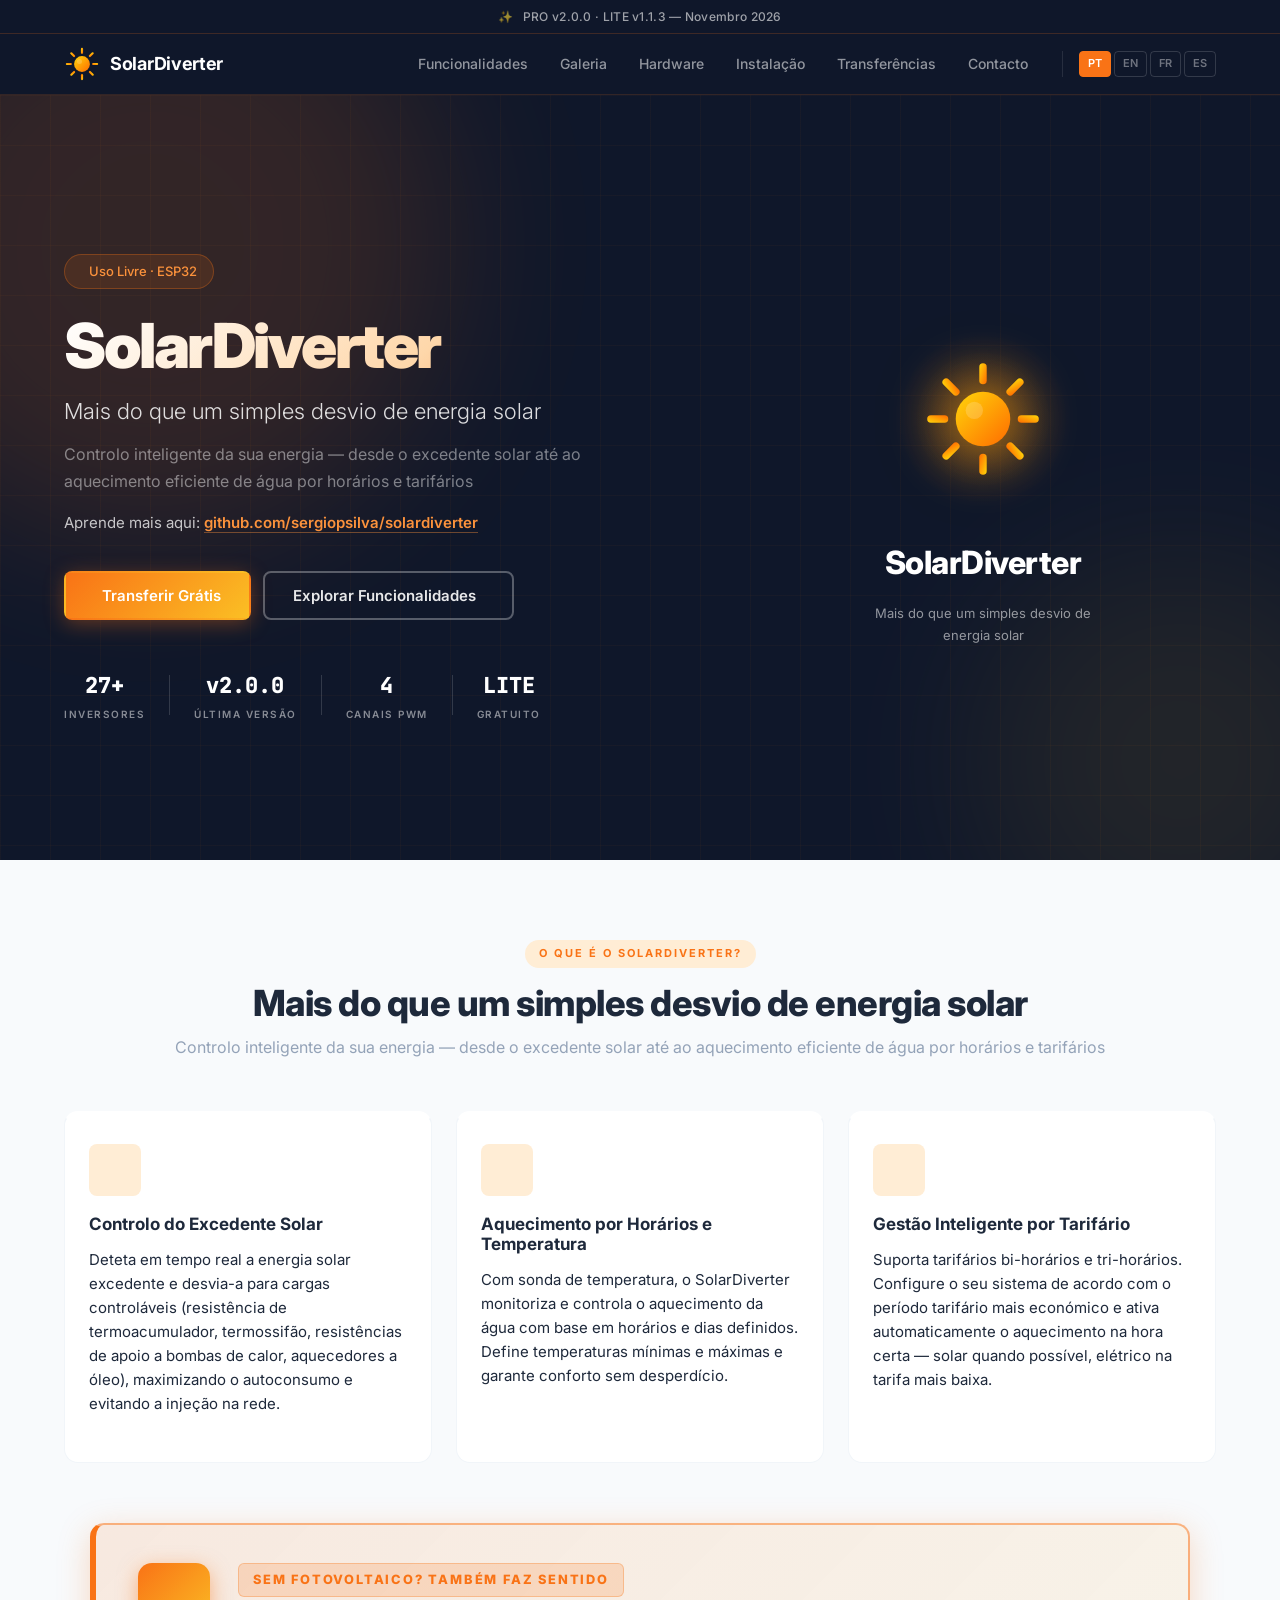
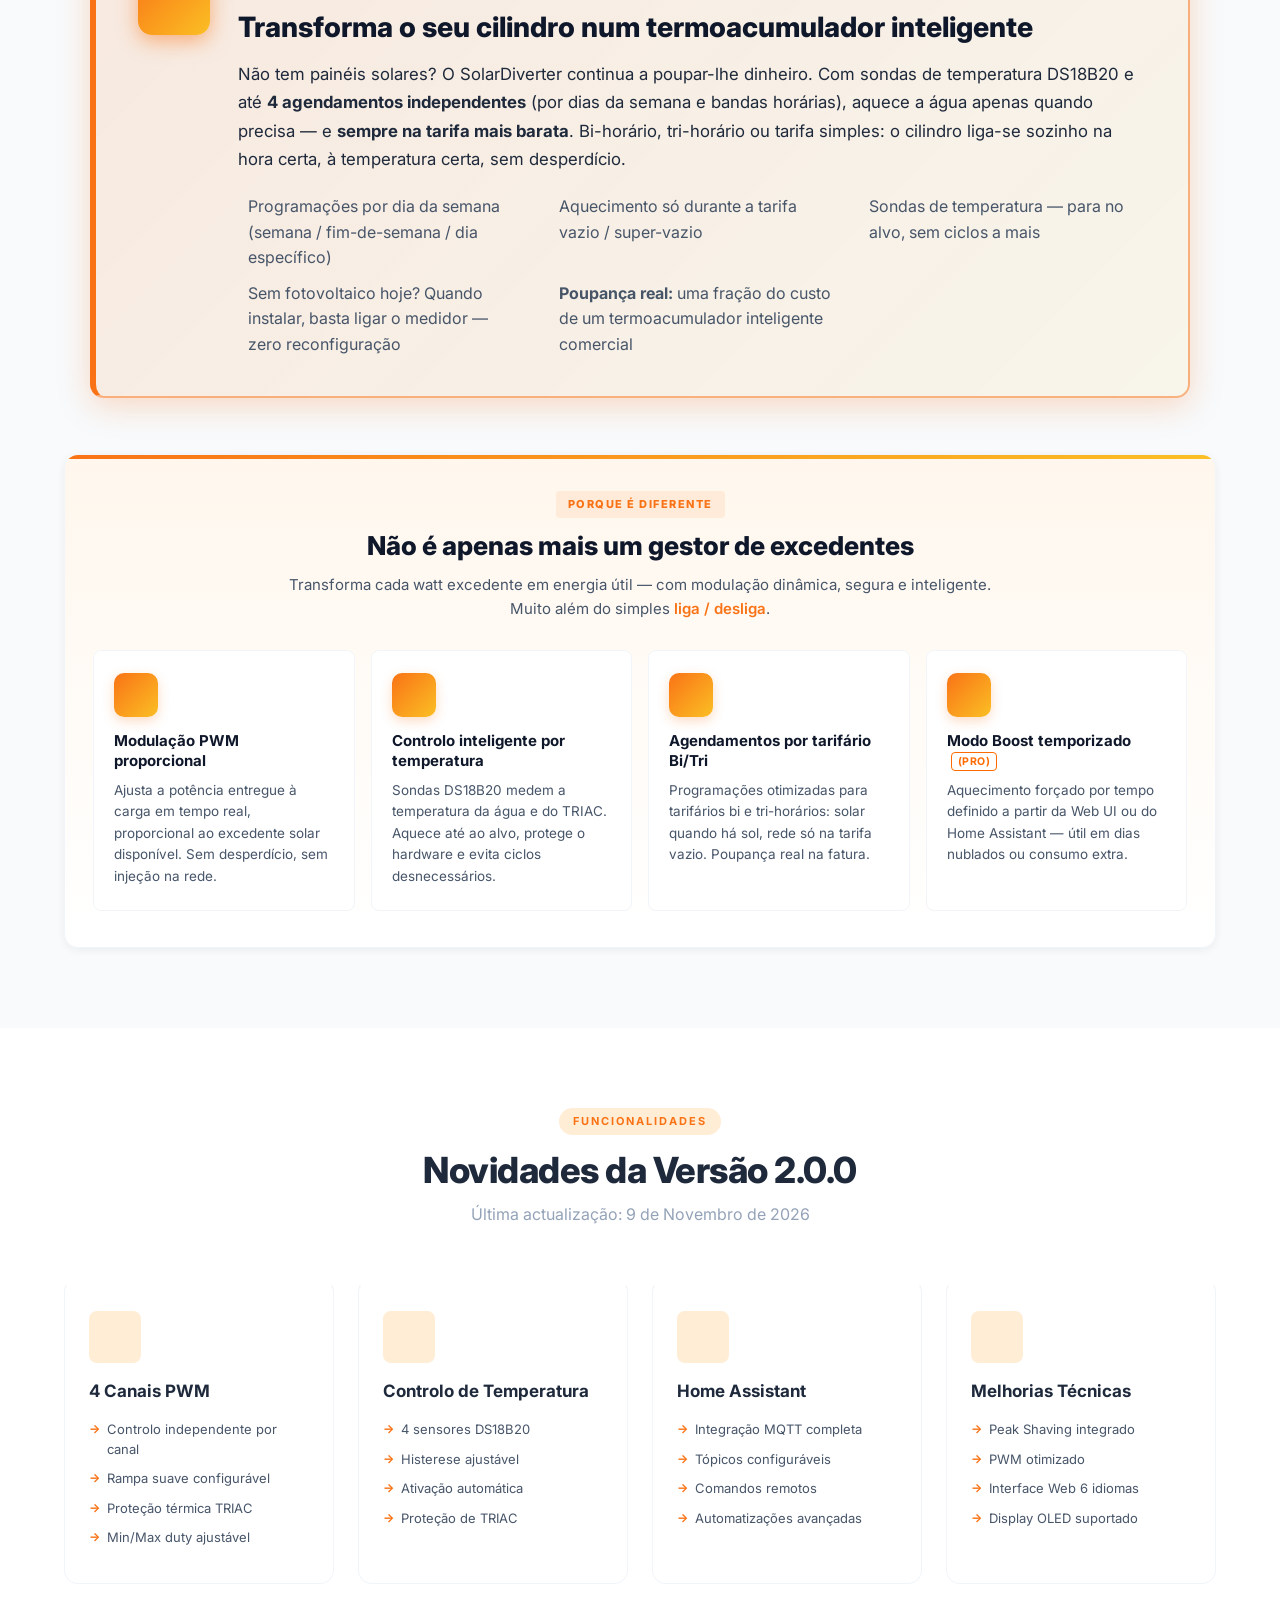
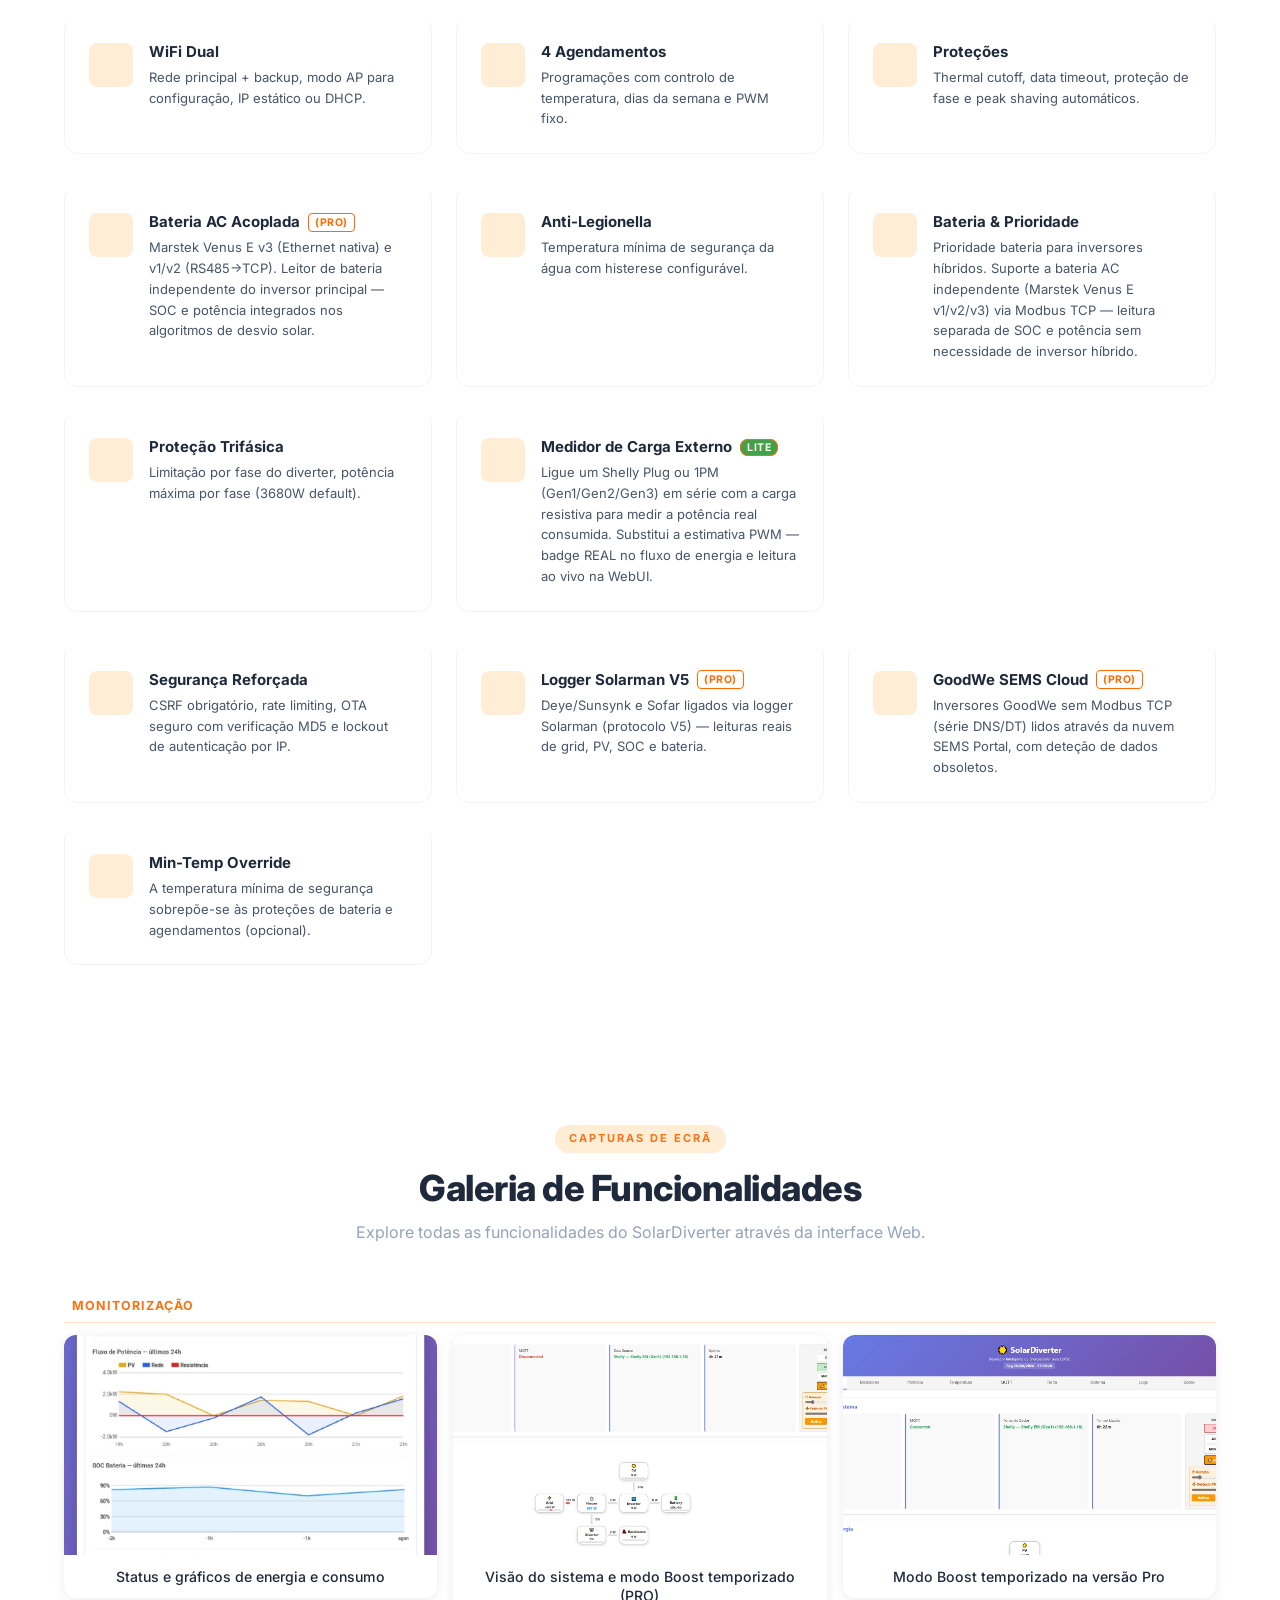
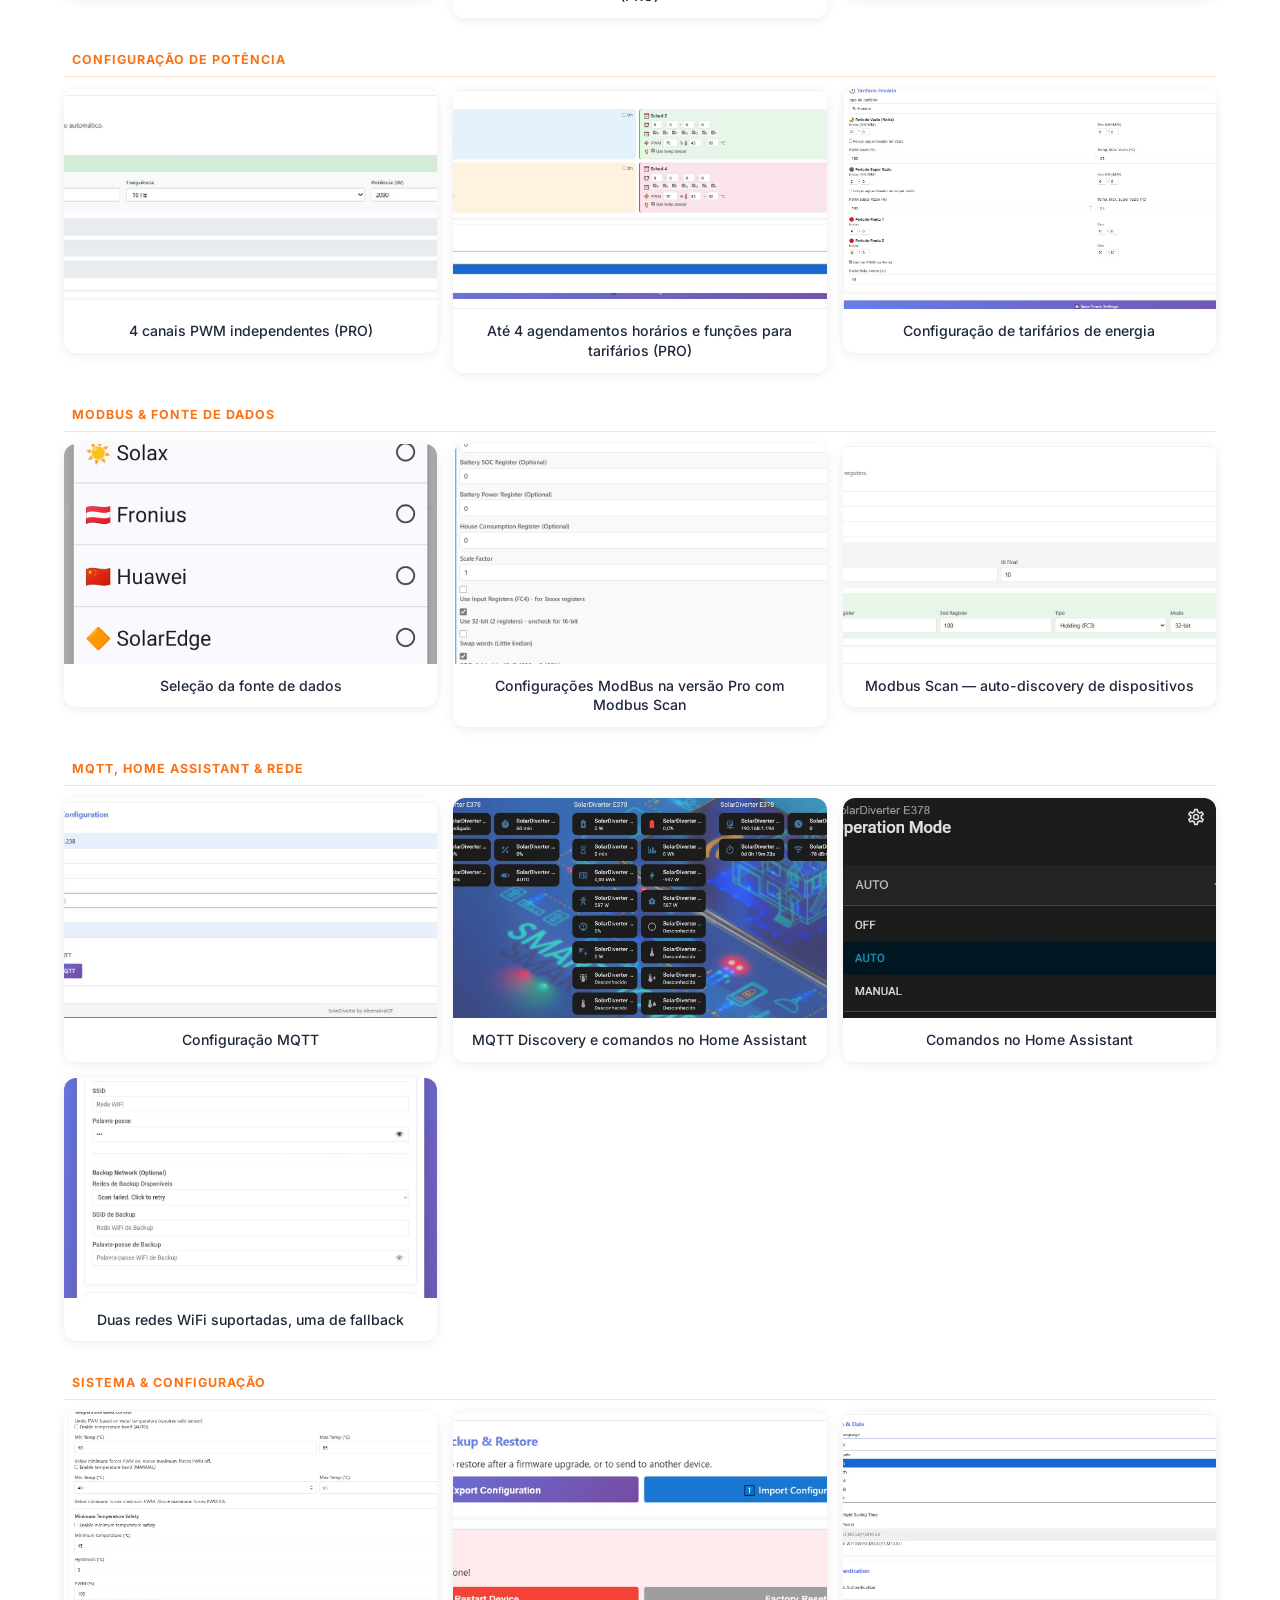
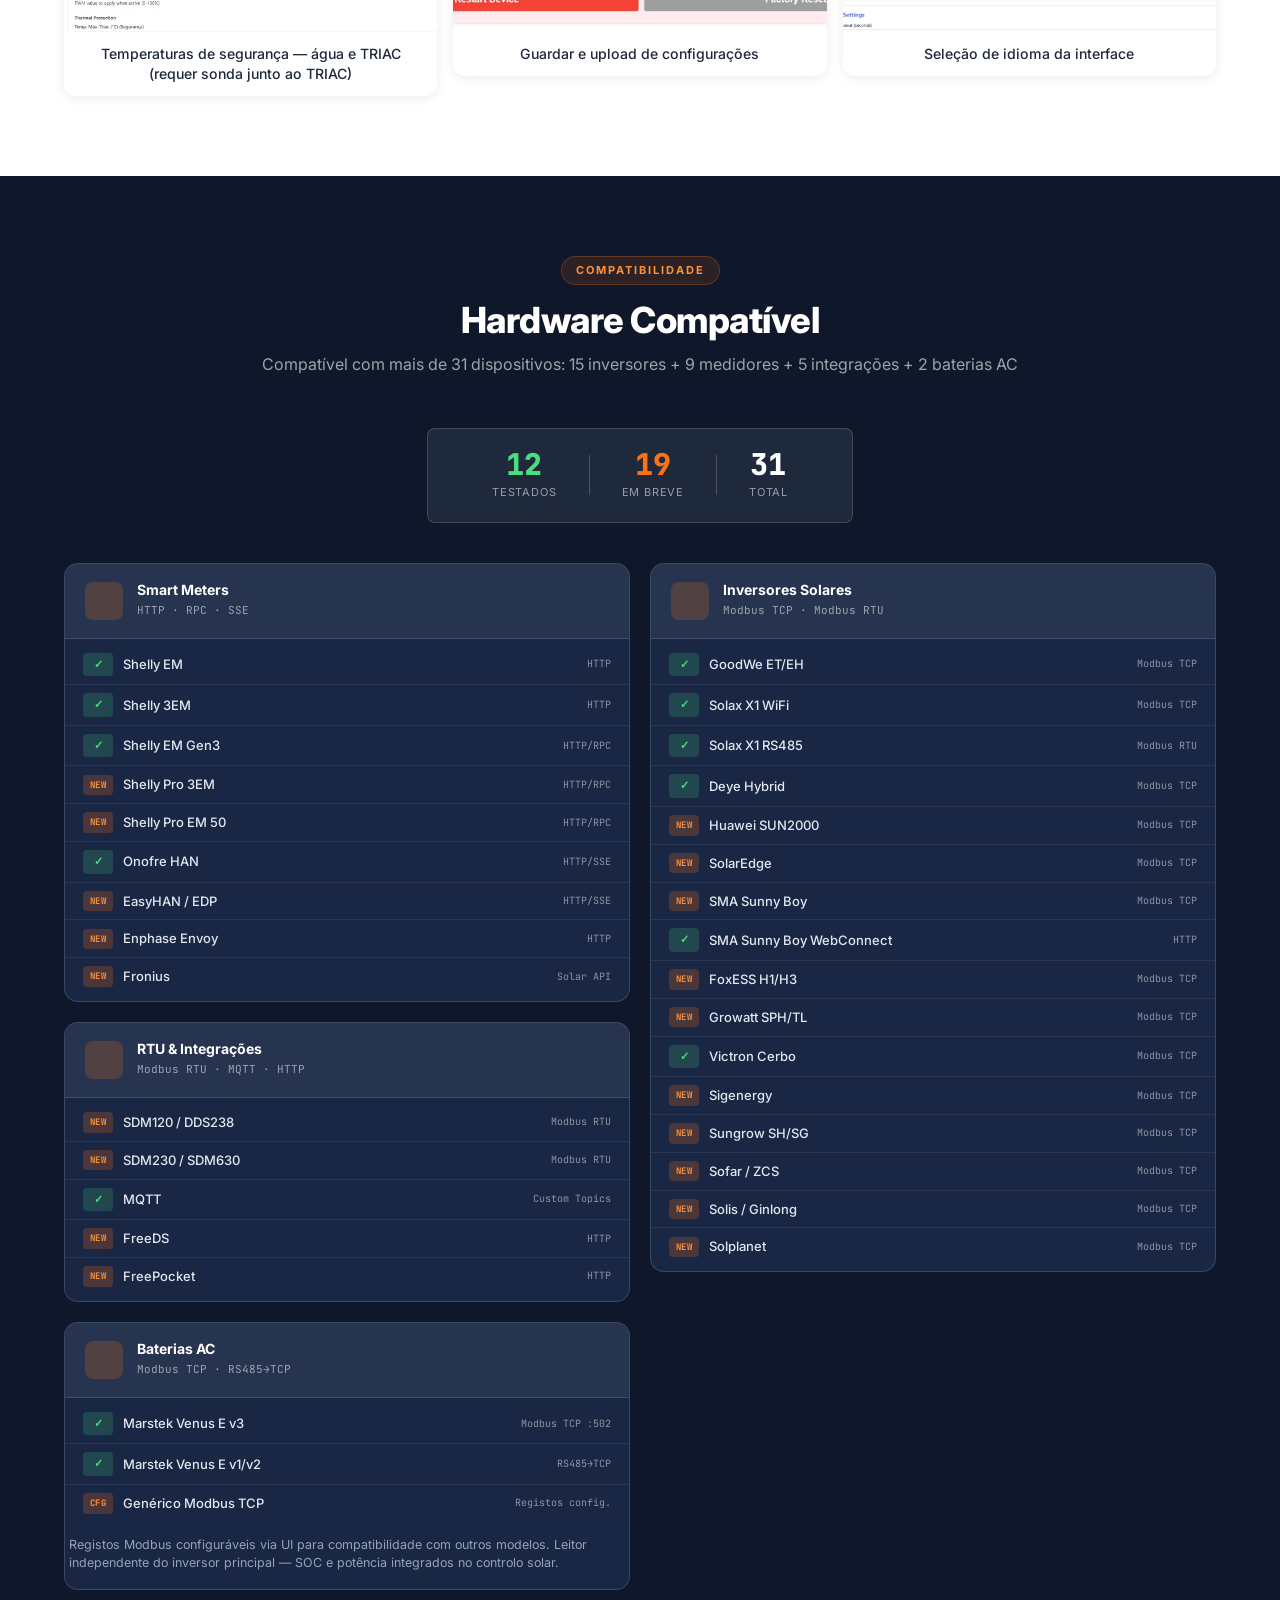
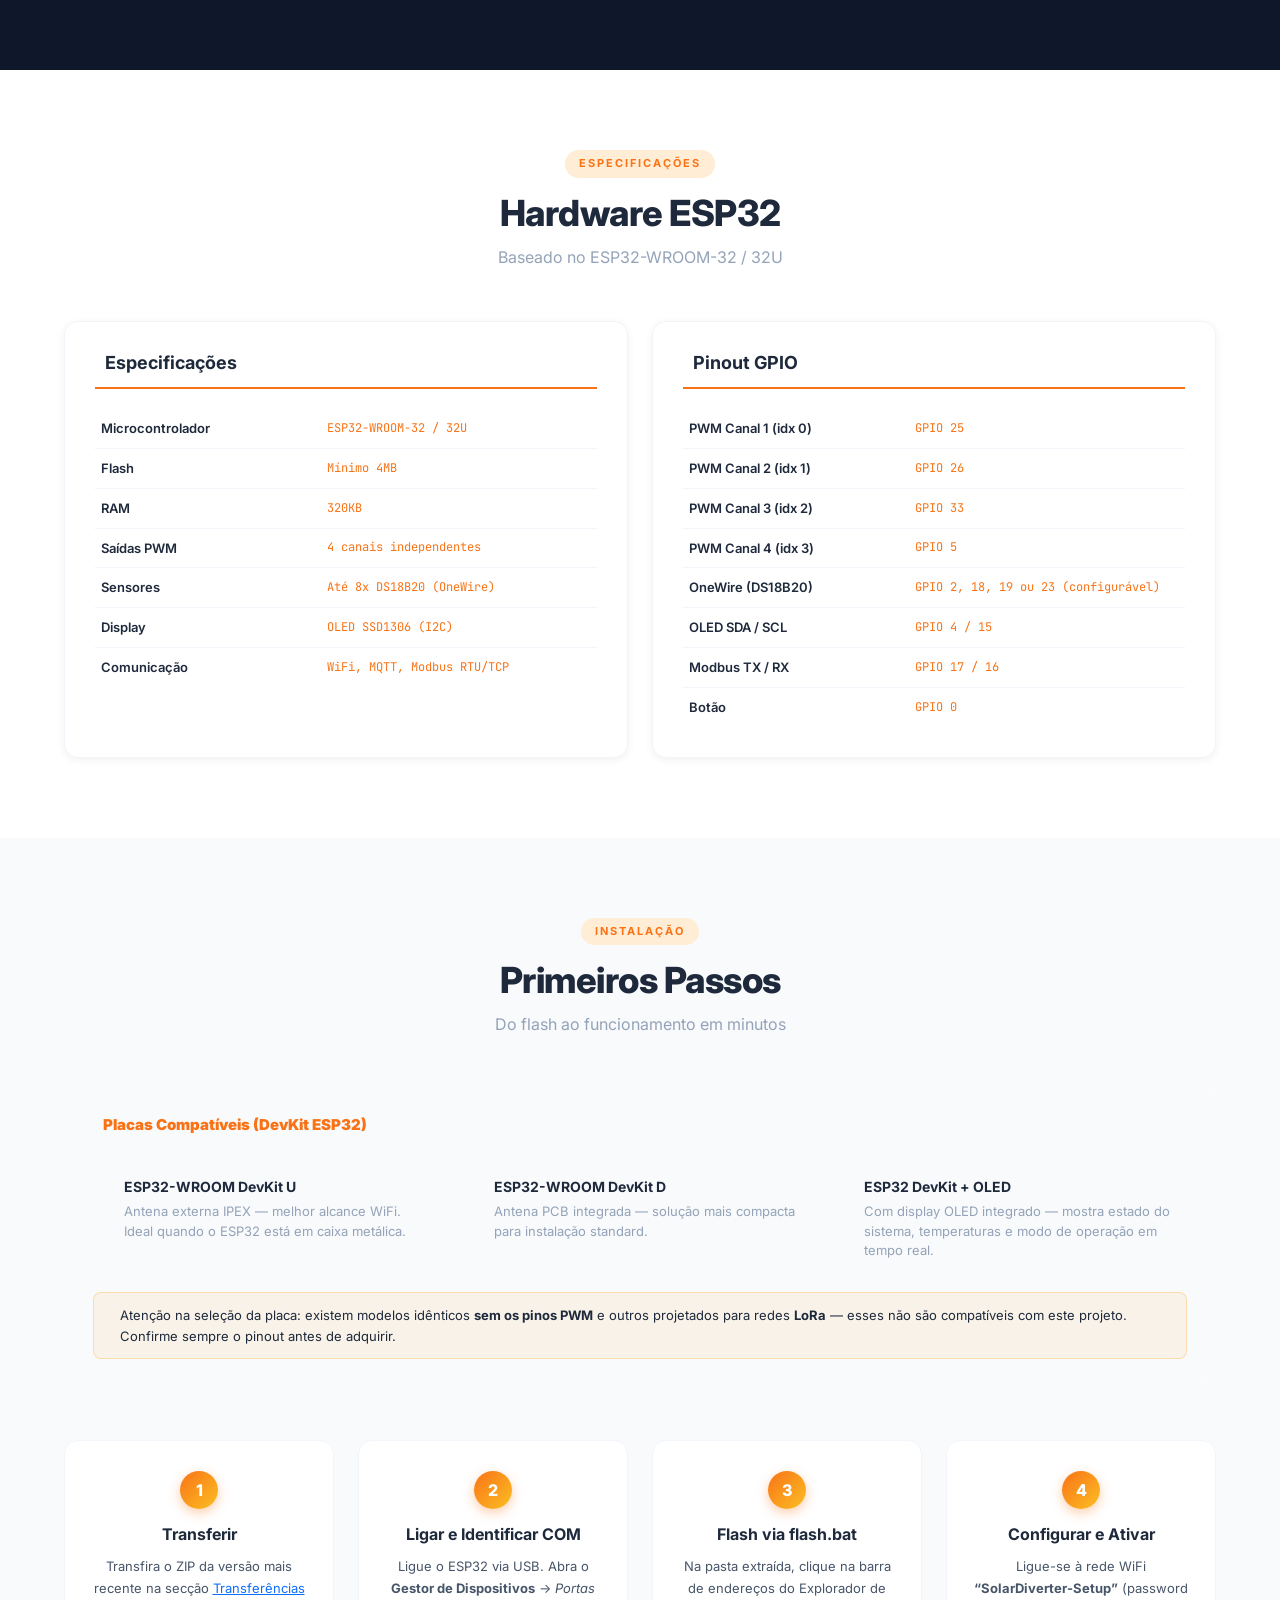
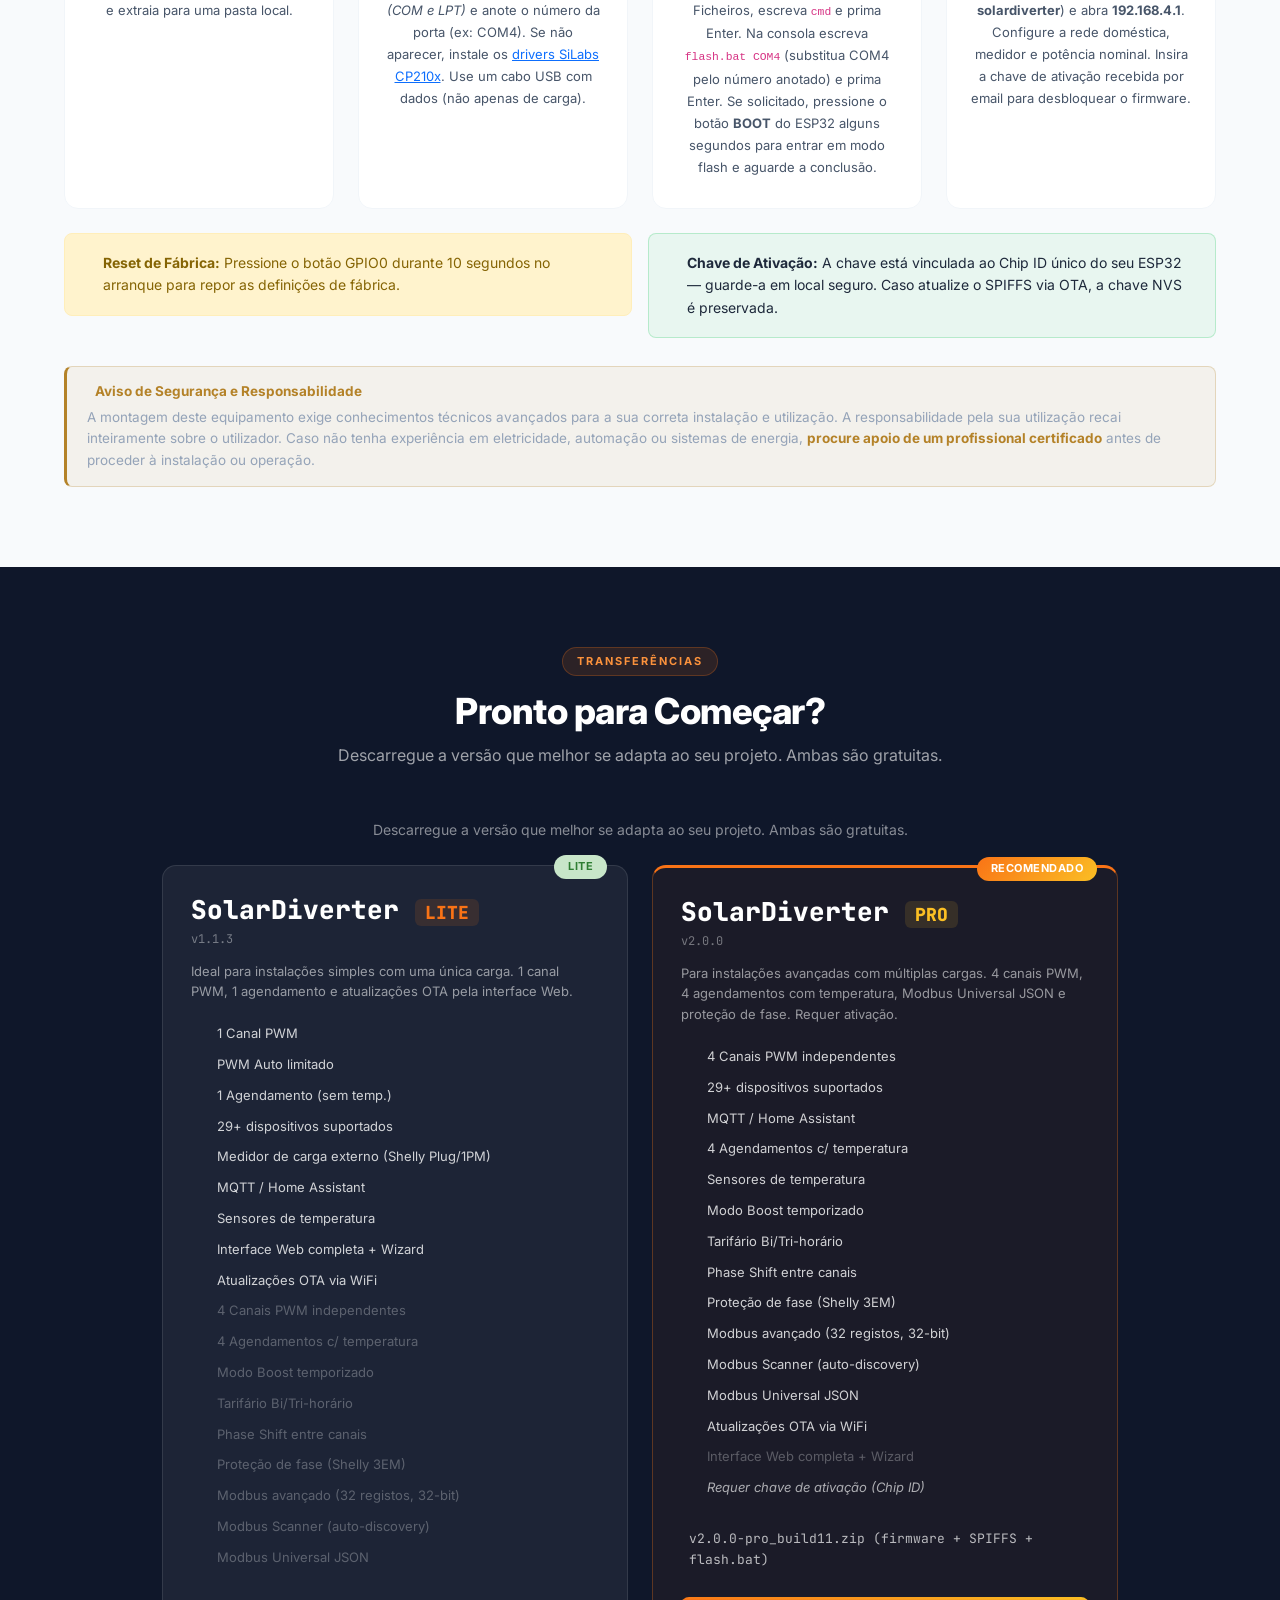
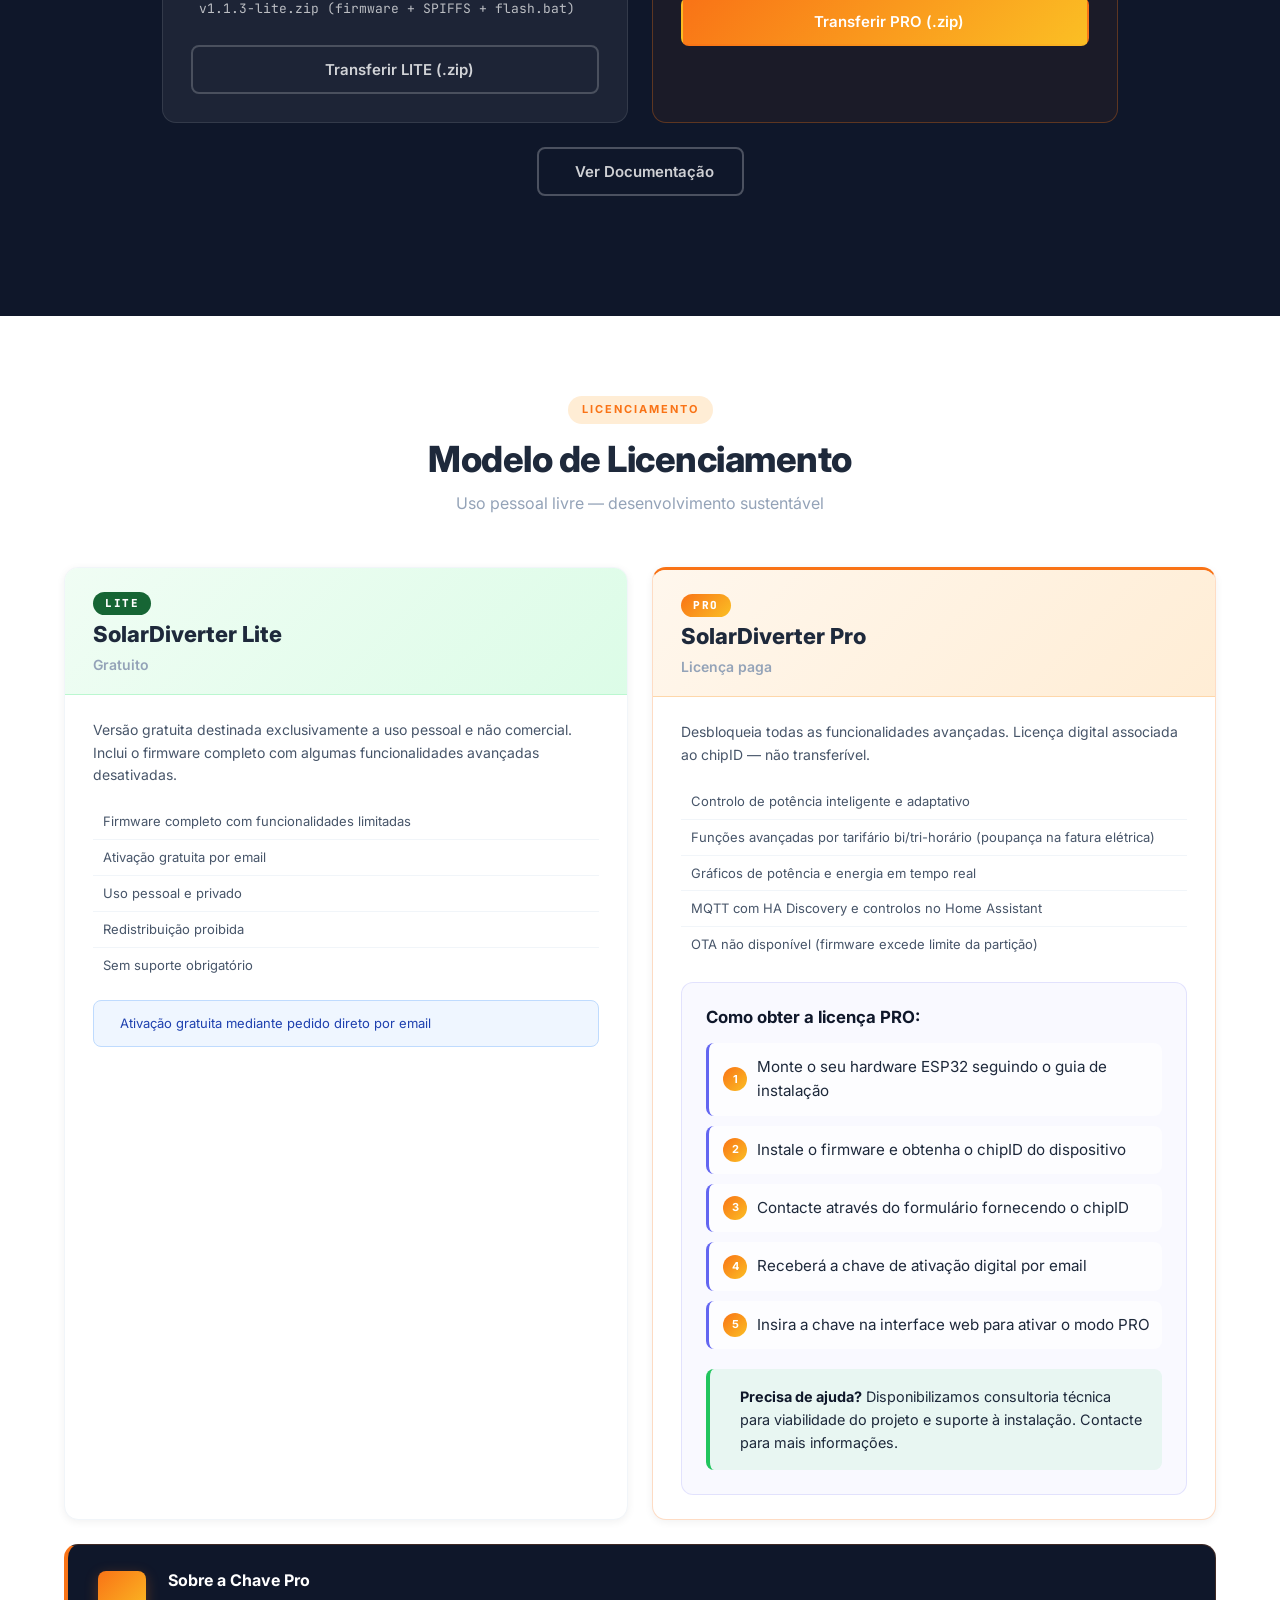
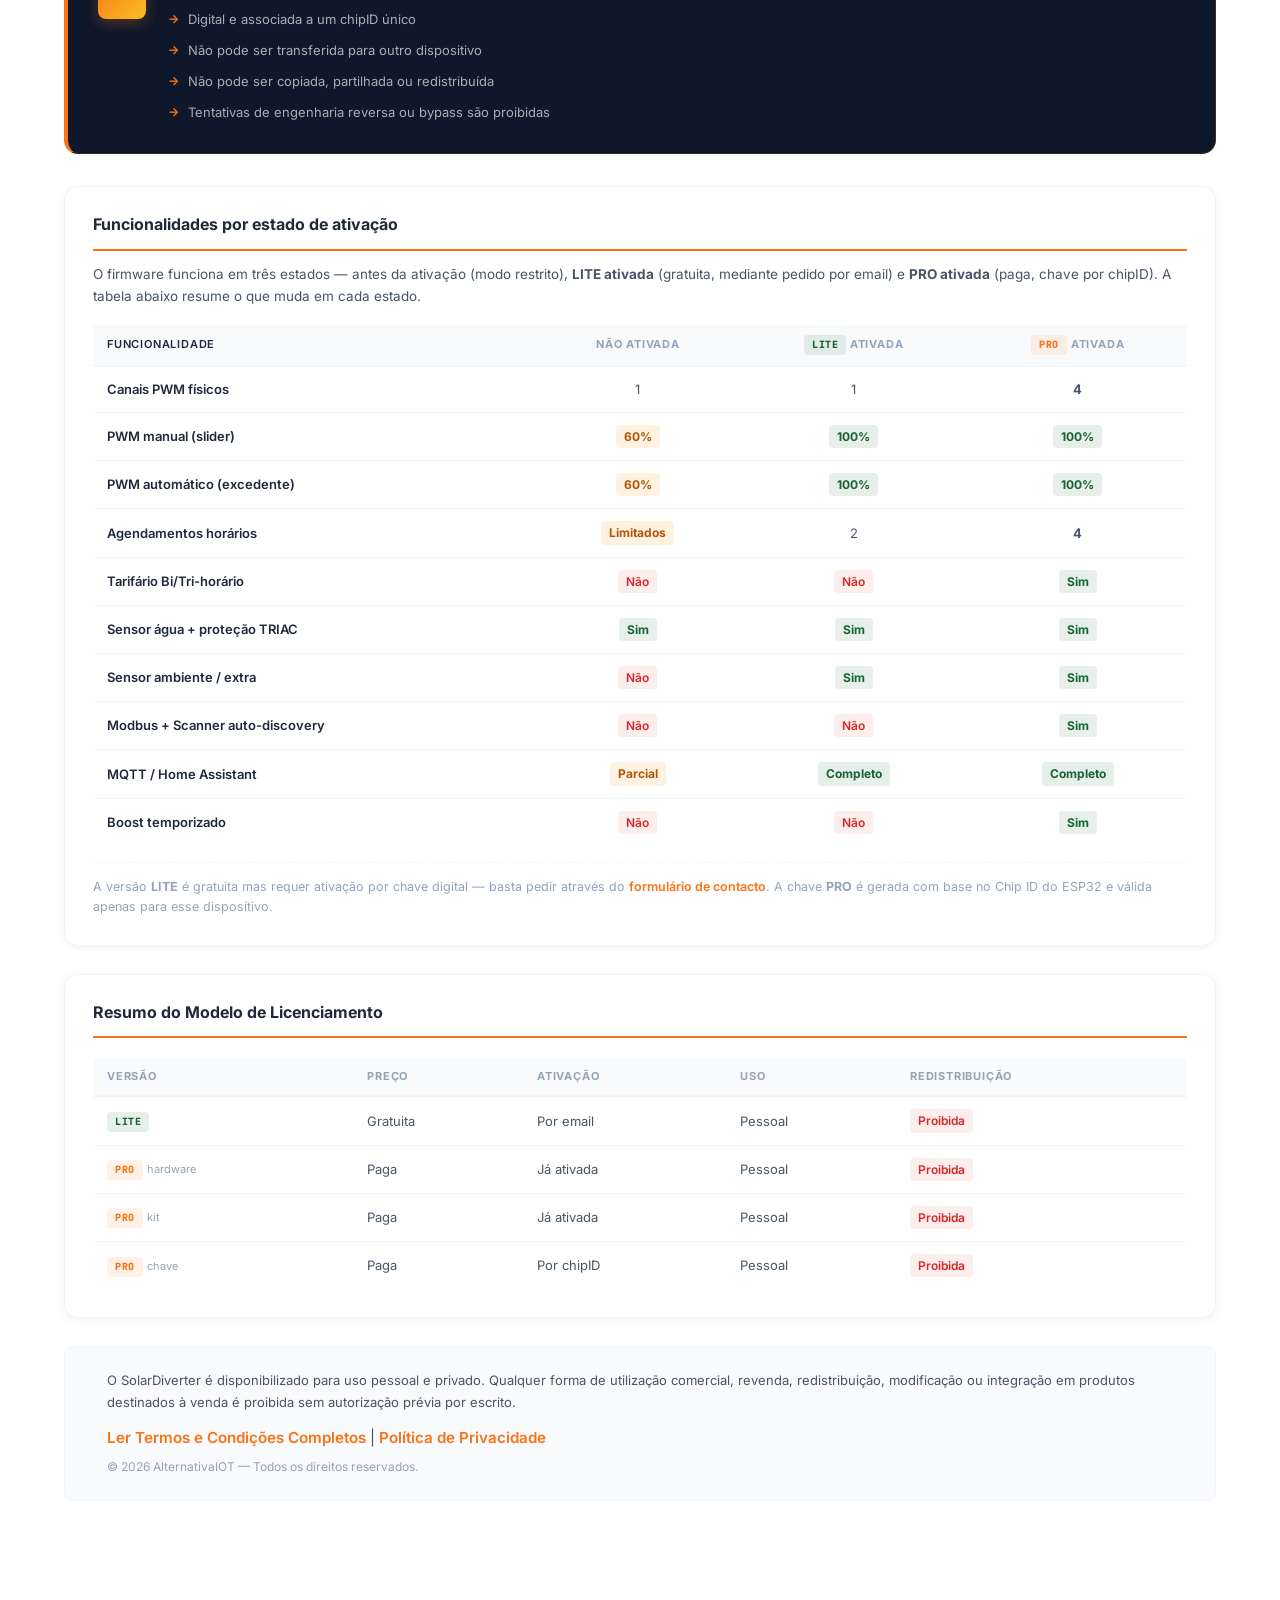
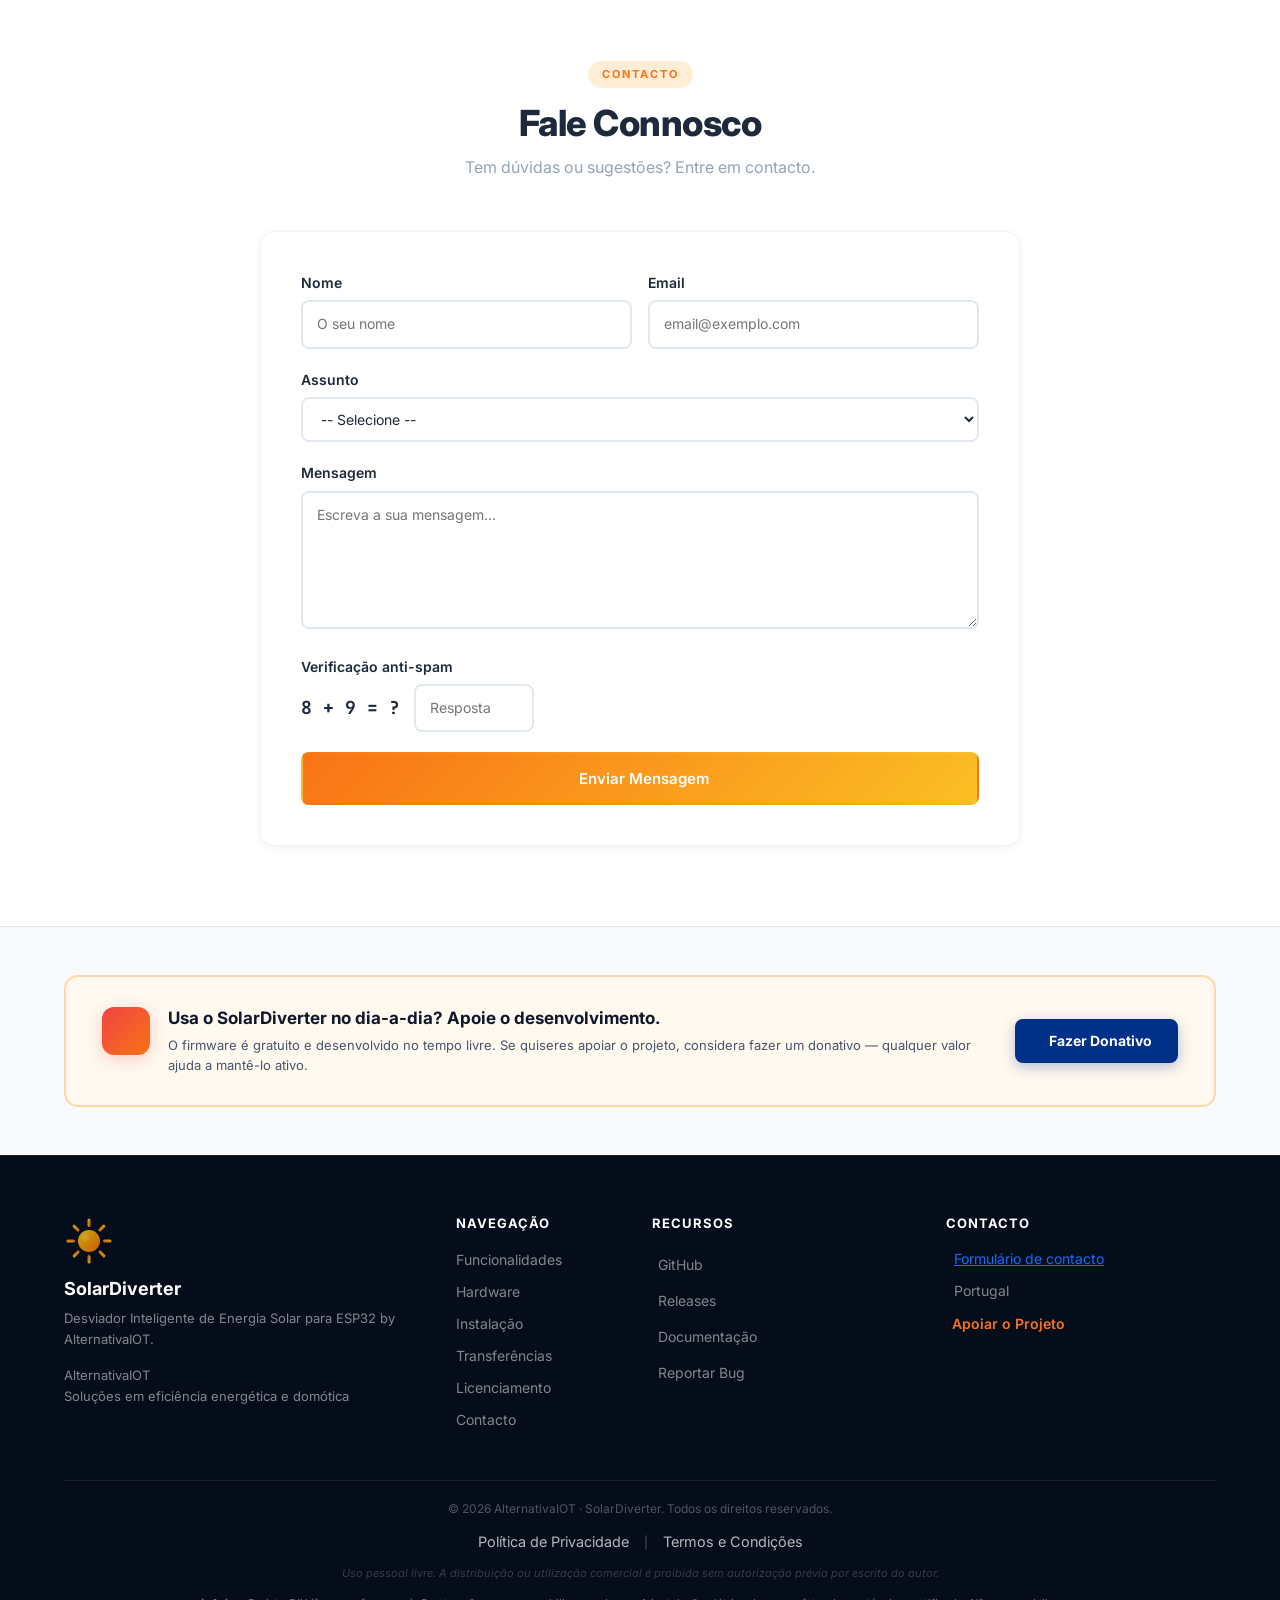
==== commit 41fcd8e5: "Remove badges BETA (ribbon, downloads notice, card LITE) - releases estaveis" ====
--- a/index.html
+++ b/index.html
@@ -42,9 +42,8 @@
 <!-- Version Ribbon -->
 <div class="sd-version-ribbon">
     <span class="sd-ribbon-sparkle">&#10024;</span>
-    <span data-i18n="ribbon_version">PRO v2.0.0 · LITE v1.1.3 — Novembro 2026</span>
-    <span class="sd-ribbon-beta">&#9881; BETA</span>
-</div>
+        <span data-i18n="ribbon_version">PRO v2.0.0 · LITE v1.1.3 — Novembro 2026</span>
+    </div>
 
 <!-- Navigation -->
 <nav class="sd-navbar" id="sd-navbar">
@@ -943,11 +942,6 @@
 
         <!-- Version subtitle -->
         <p class="sd-dl-compilations text-center" data-i18n="dl_subtitle">Descarregue a versão que melhor se adapta ao seu projeto. Ambas são gratuitas.</p>
-        <!-- Beta notice -->
-        <div class="sd-beta-notice text-center">
-            <i class="la la-flask"></i>
-            <span data-i18n="dl_beta_notice">⚠️ Versões em fase <strong>BETA</strong> — testadas mas em desenvolvimento ativo. Use com precaução e reporte erros.</span>
-        </div>
 
         <!-- LITE vs PRO Cards -->
         <!-- ============================================================
@@ -959,7 +953,7 @@
                 <div class="sd-dl-card">
                     <div class="sd-dl-card-badge sd-dl-badge-lite">LITE</div>
                     <h3>SolarDiverter <span class="sd-version-tag">LITE</span></h3>
-                    <p class="sd-dl-version">v1.1.3 <span class="sd-beta-badge">BETA</span></p>
+                    <p class="sd-dl-version">v1.1.3</p>
                     <p class="sd-dl-desc" data-i18n="dl_lite_desc">Ideal para uma única carga resistiva. Interface completa com wizard de configuração e atualizações OTA.</p>
                     <ul class="sd-dl-features">
                         <li class="sd-dl-feat-yes"><i class="la la-check"></i> <span data-i18n="dl_feat_1pwm">1 Canal PWM</span></li>
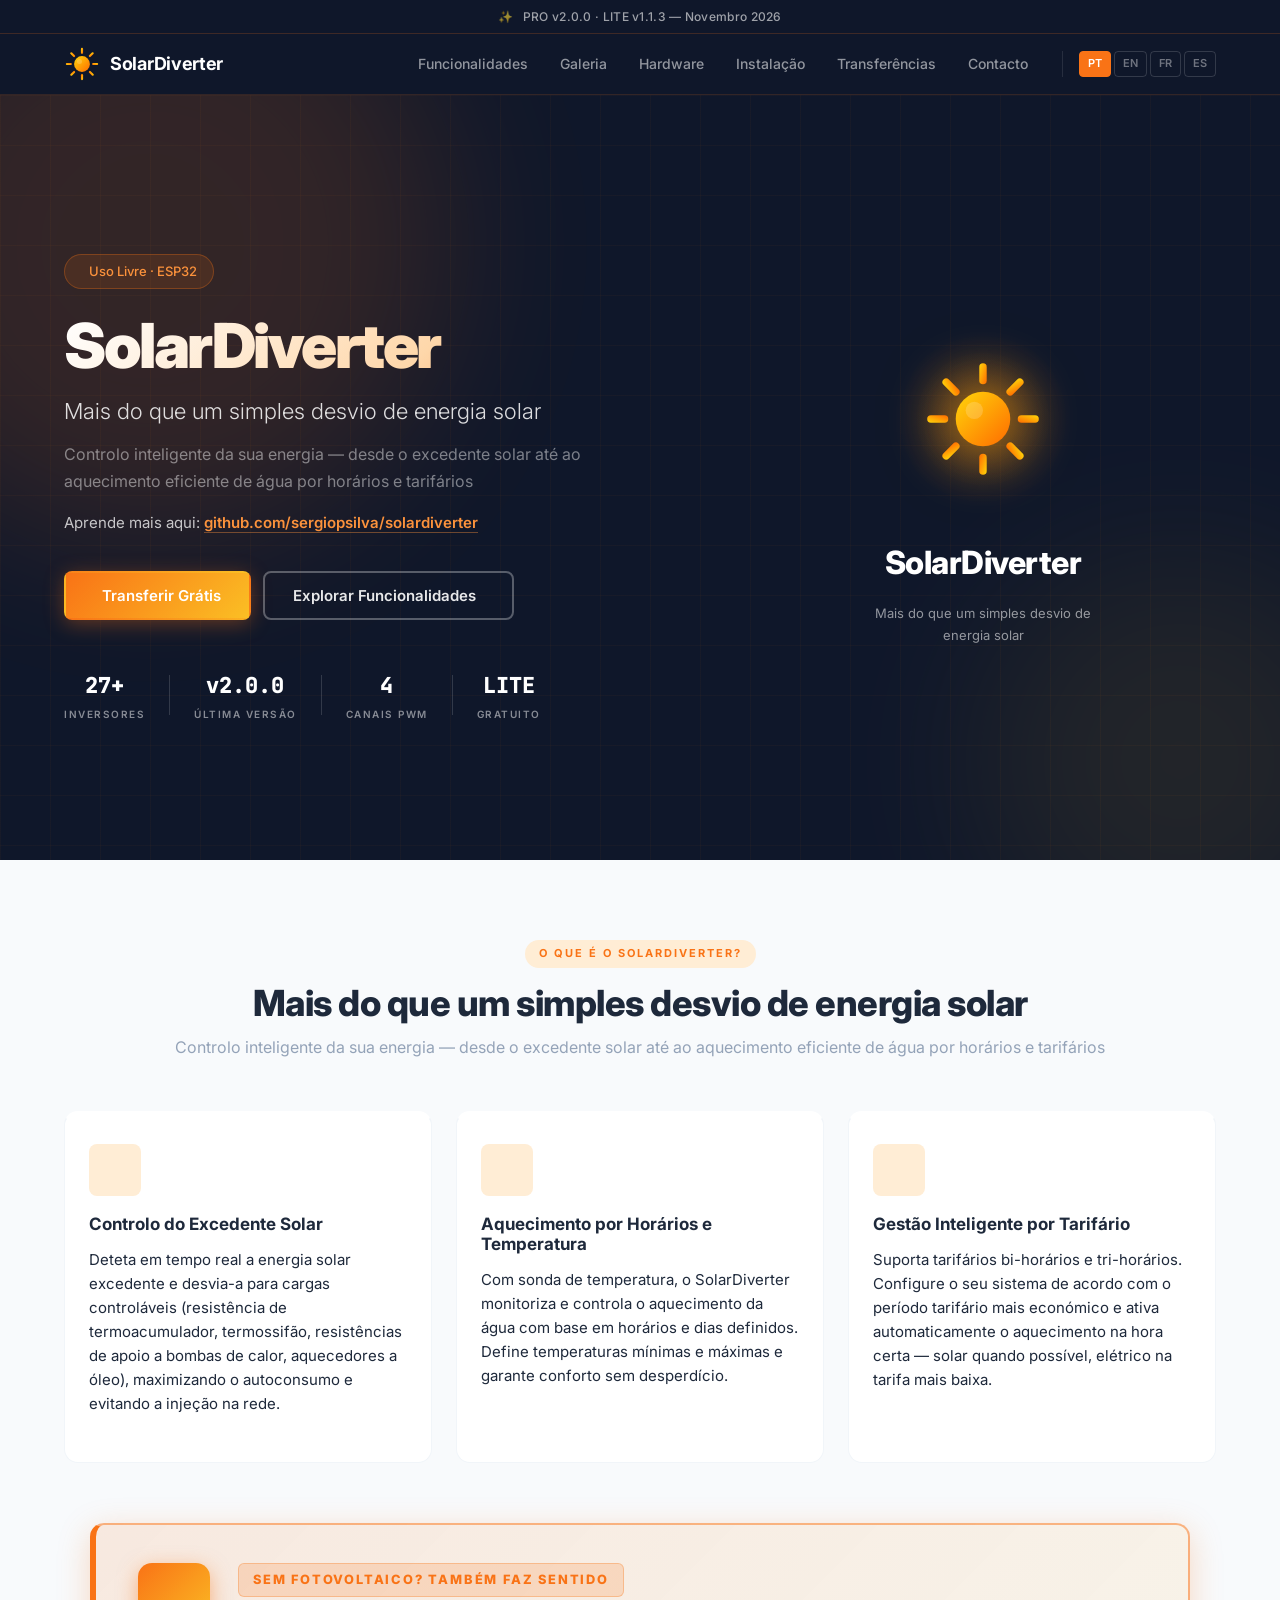
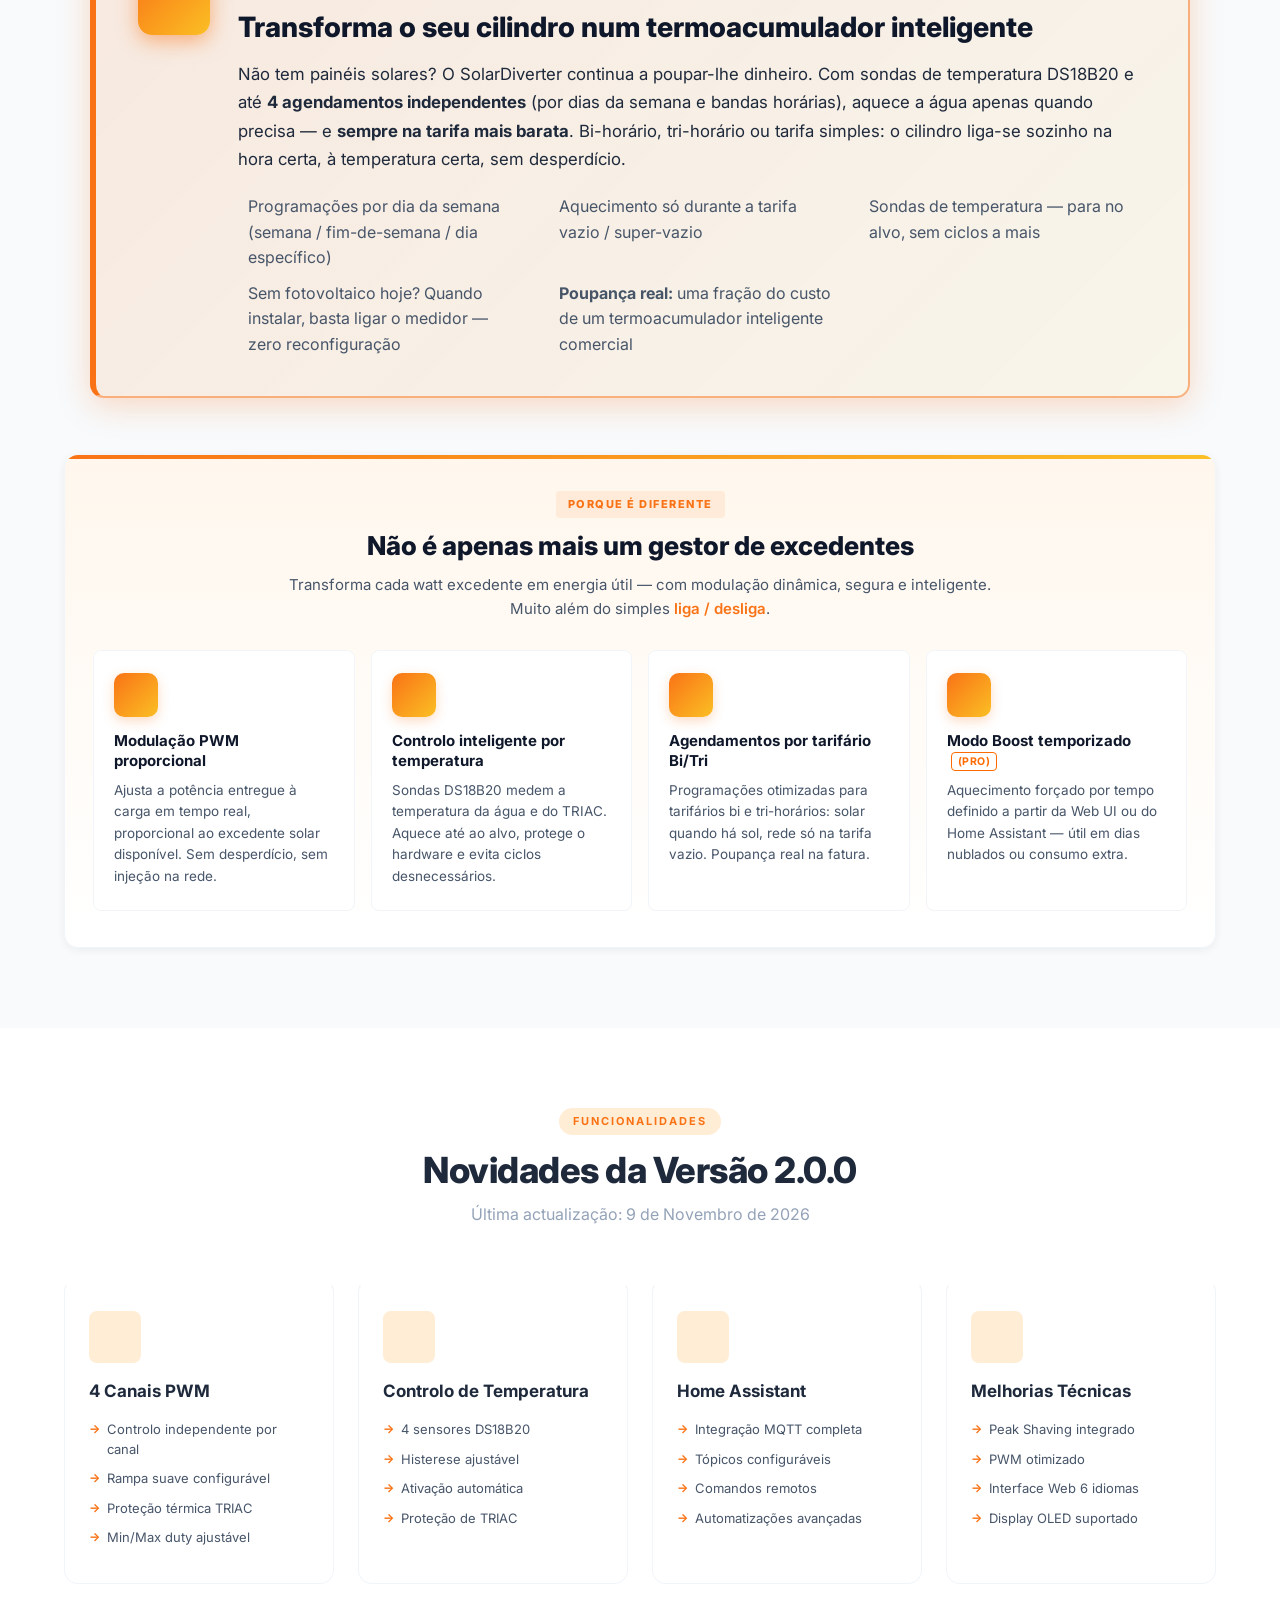
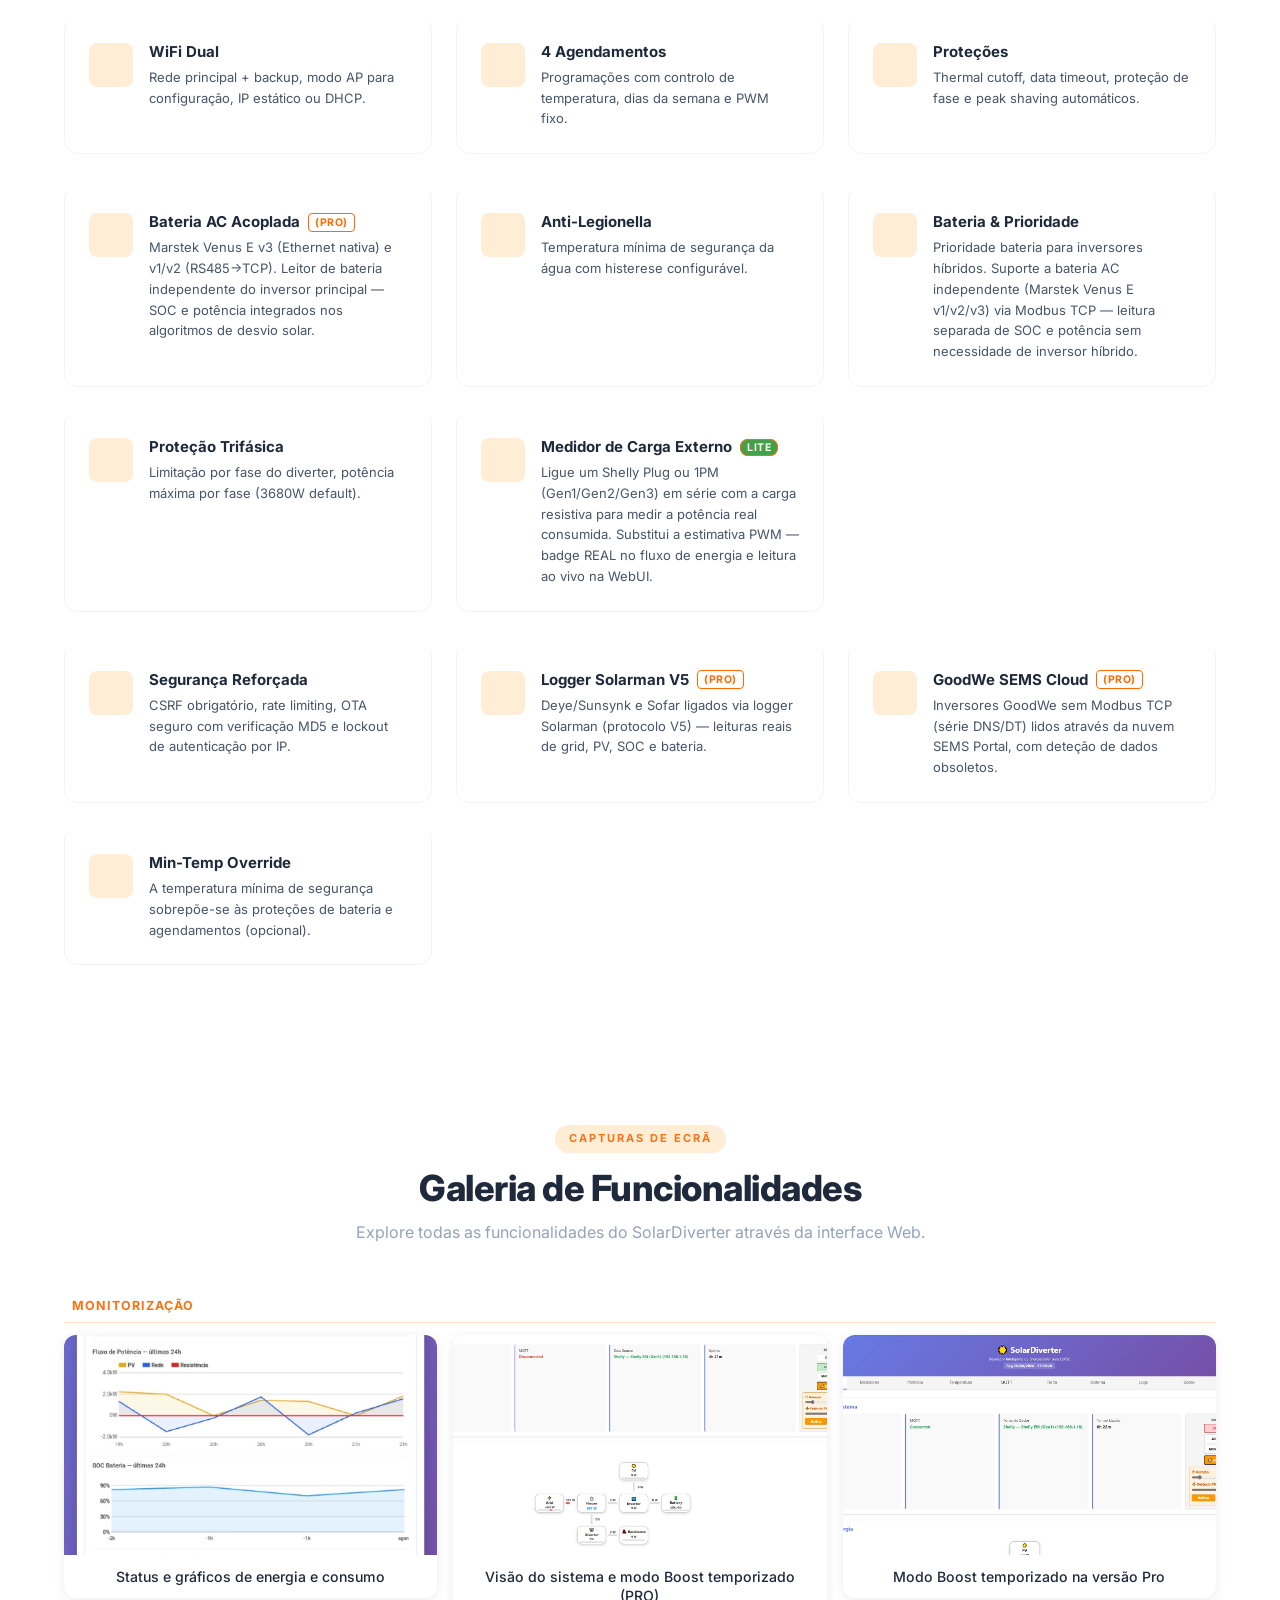
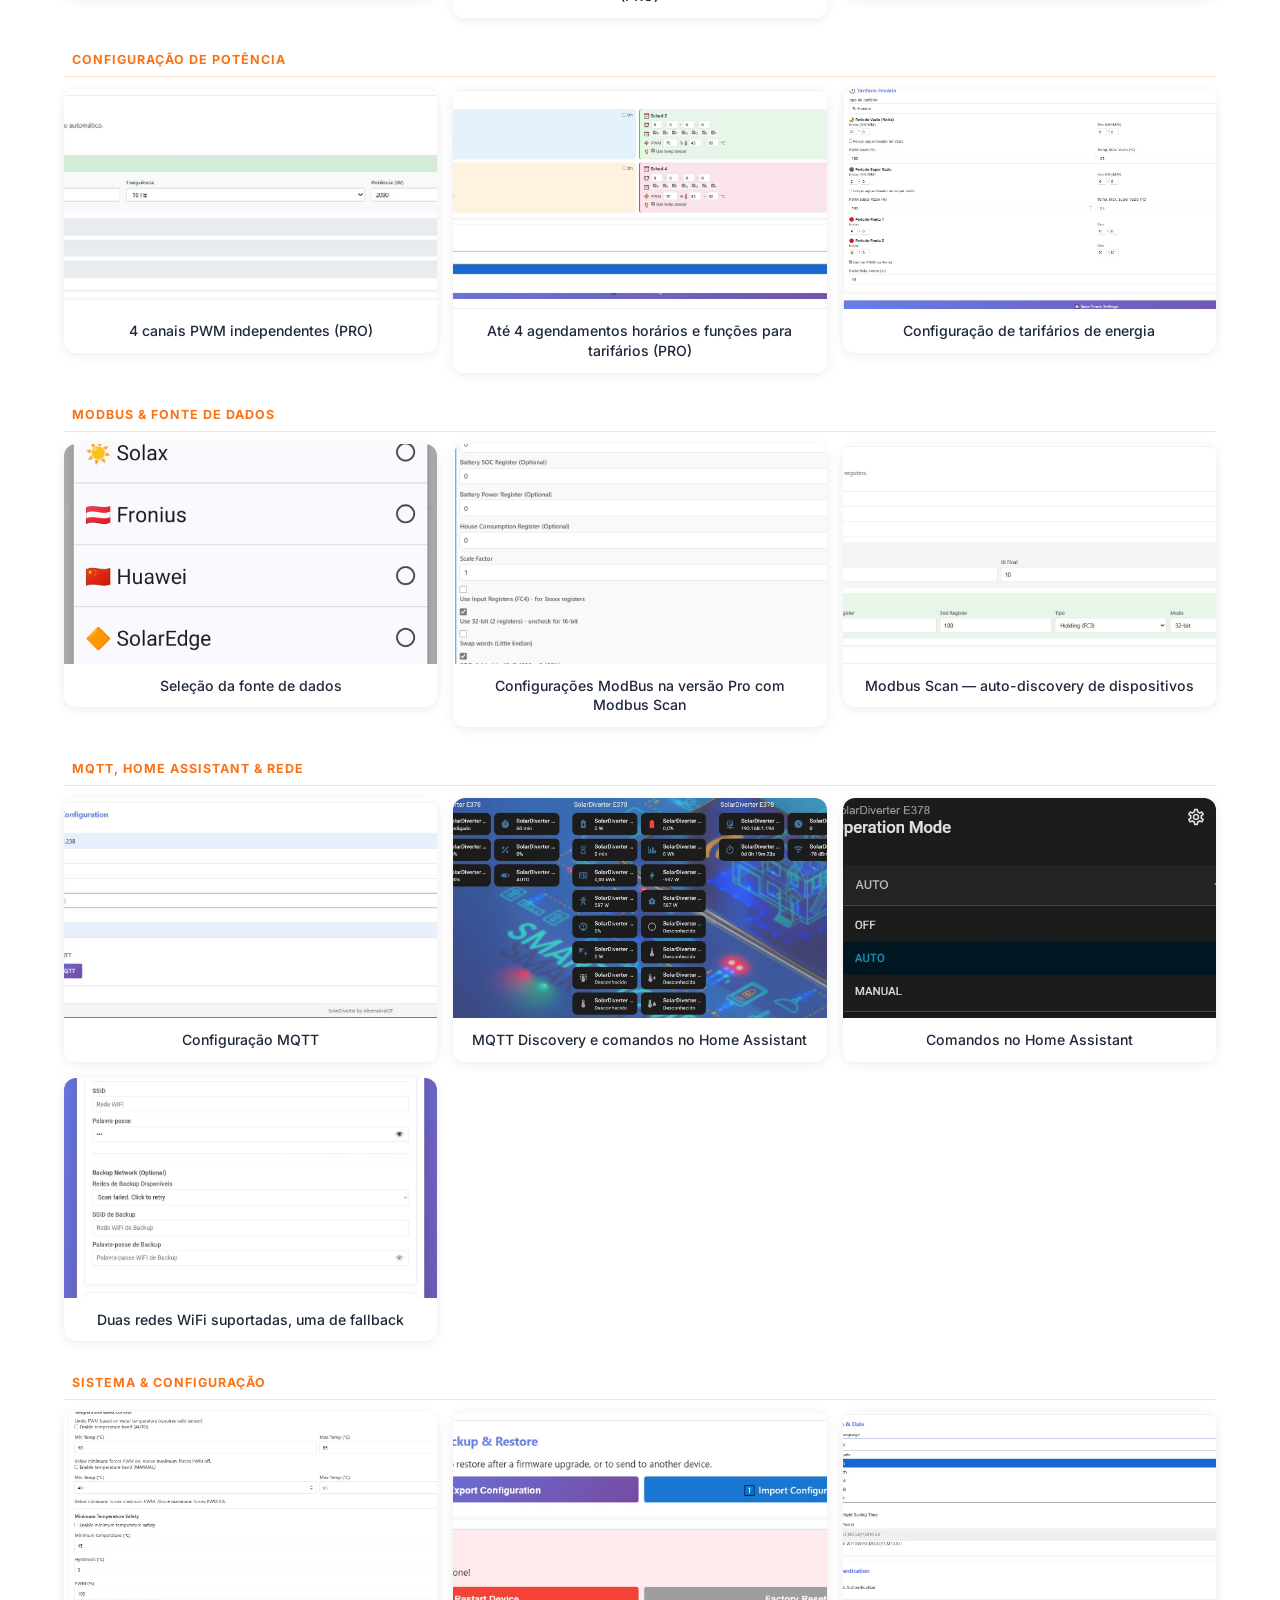
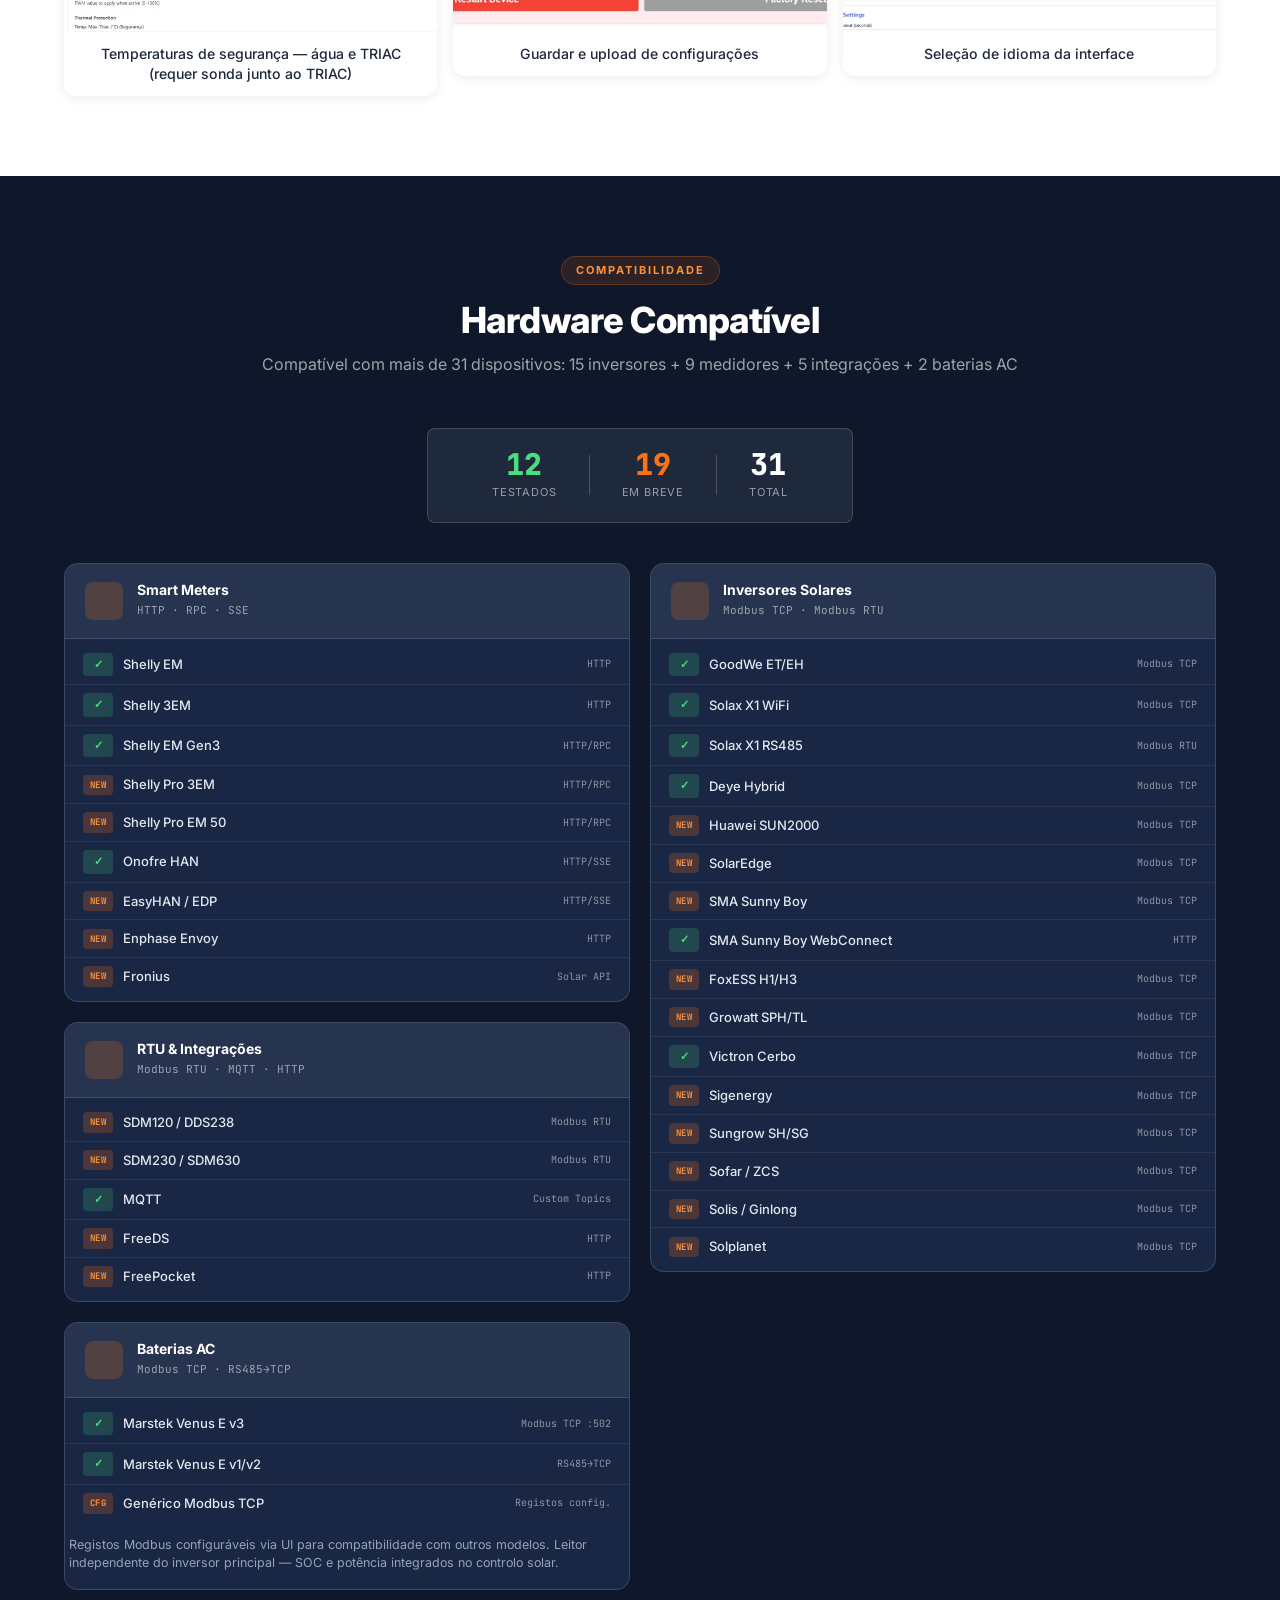
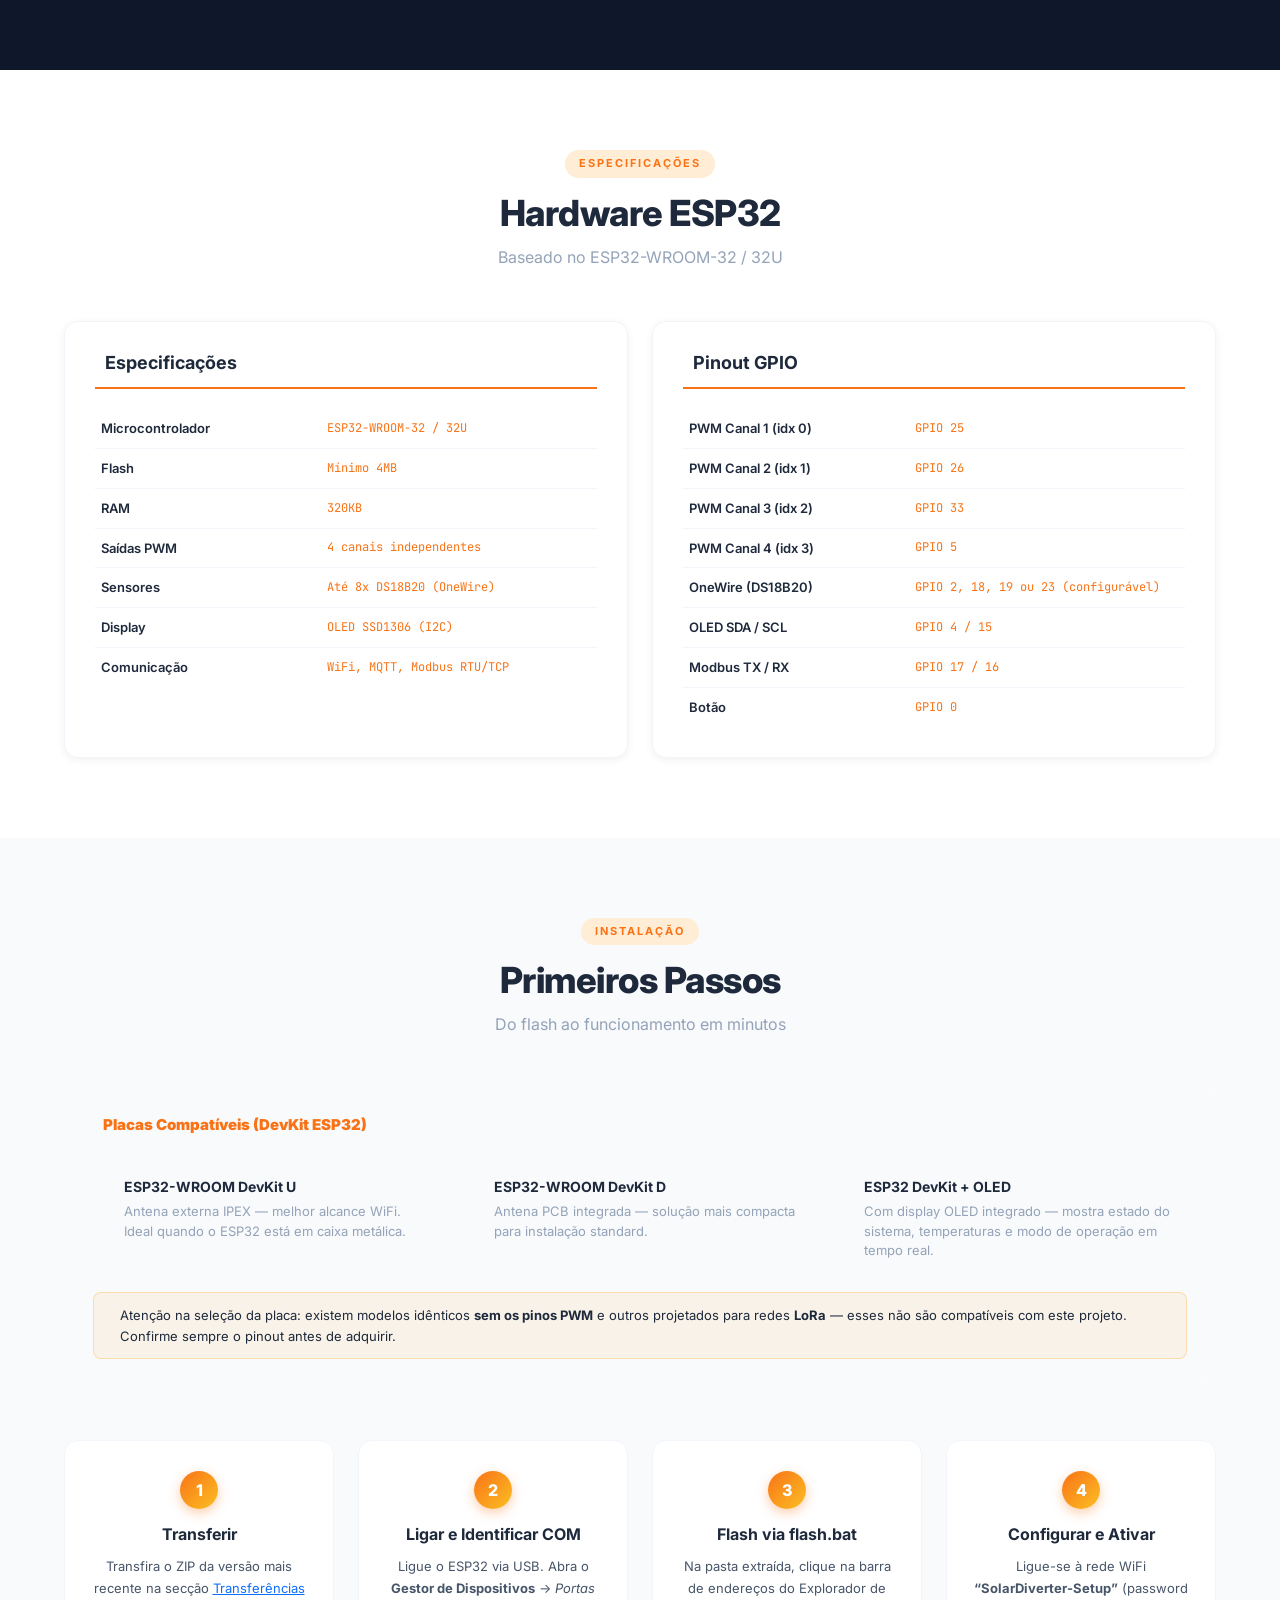
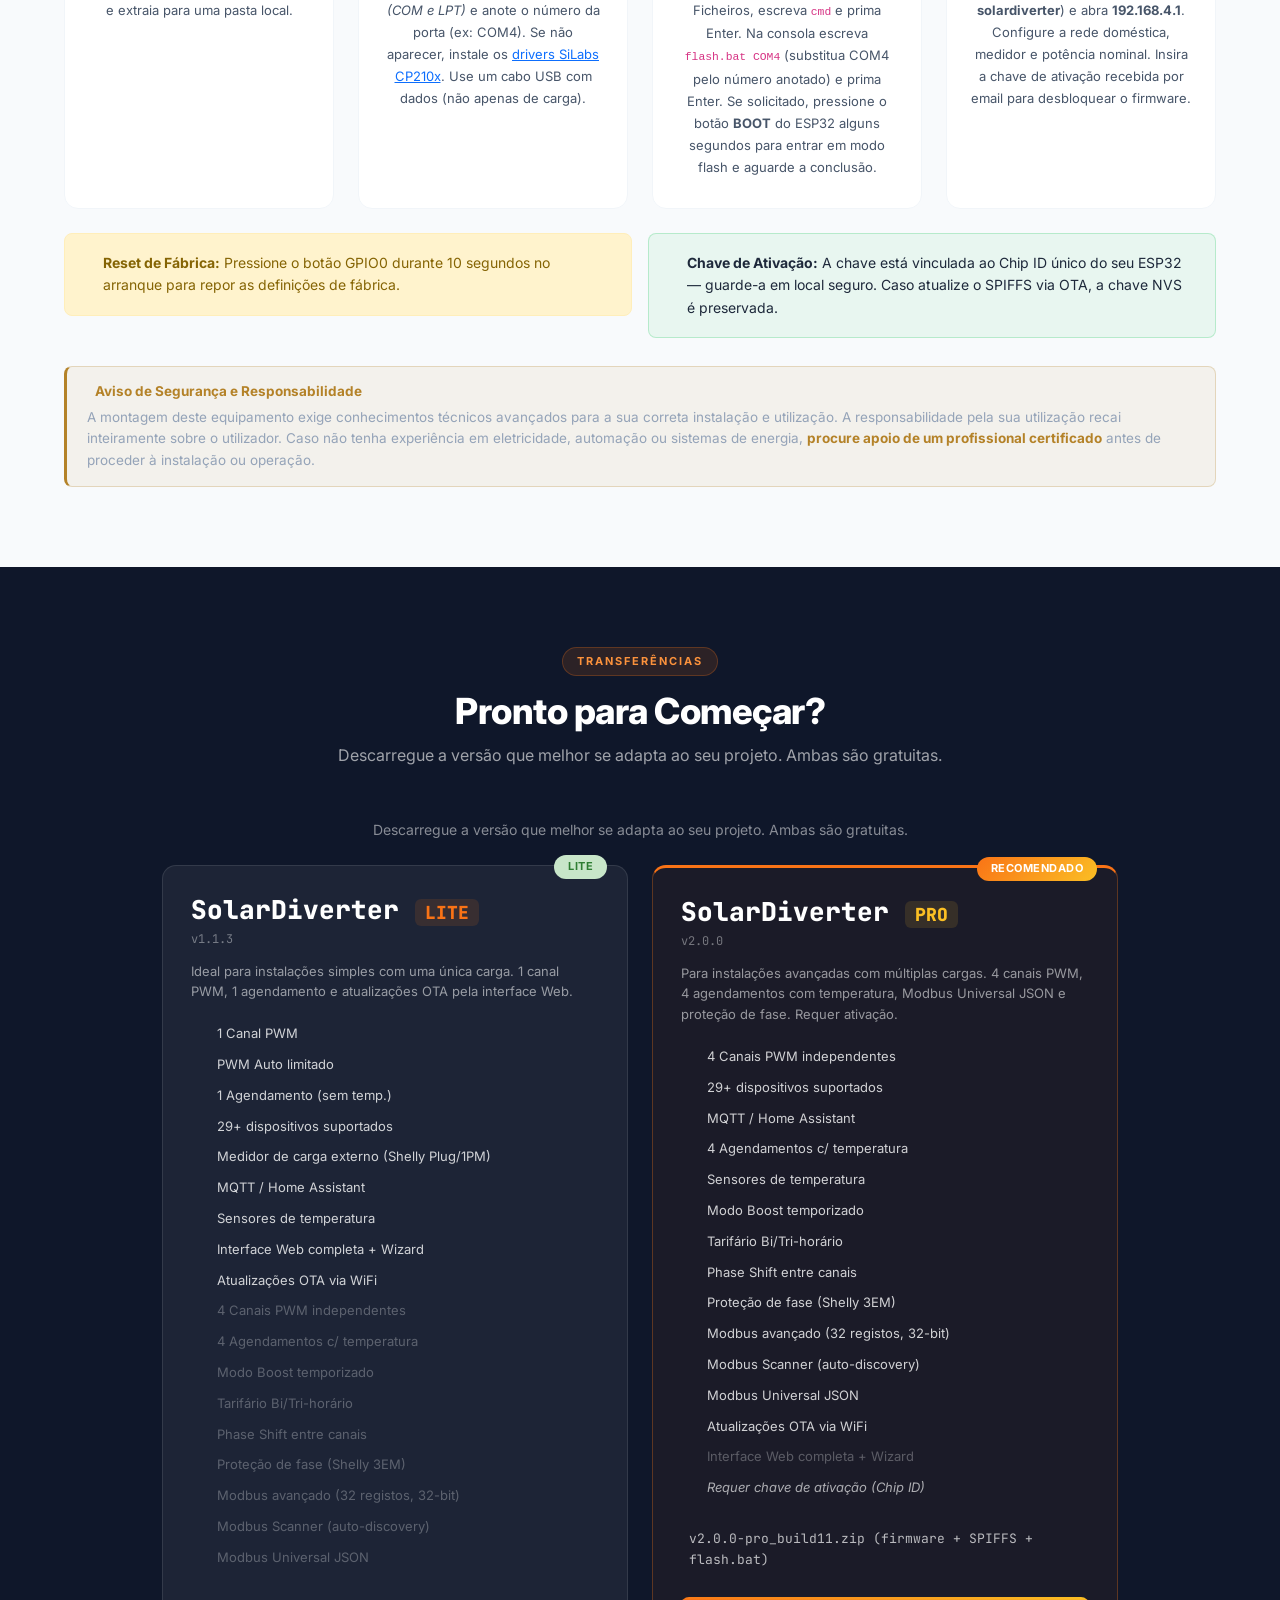
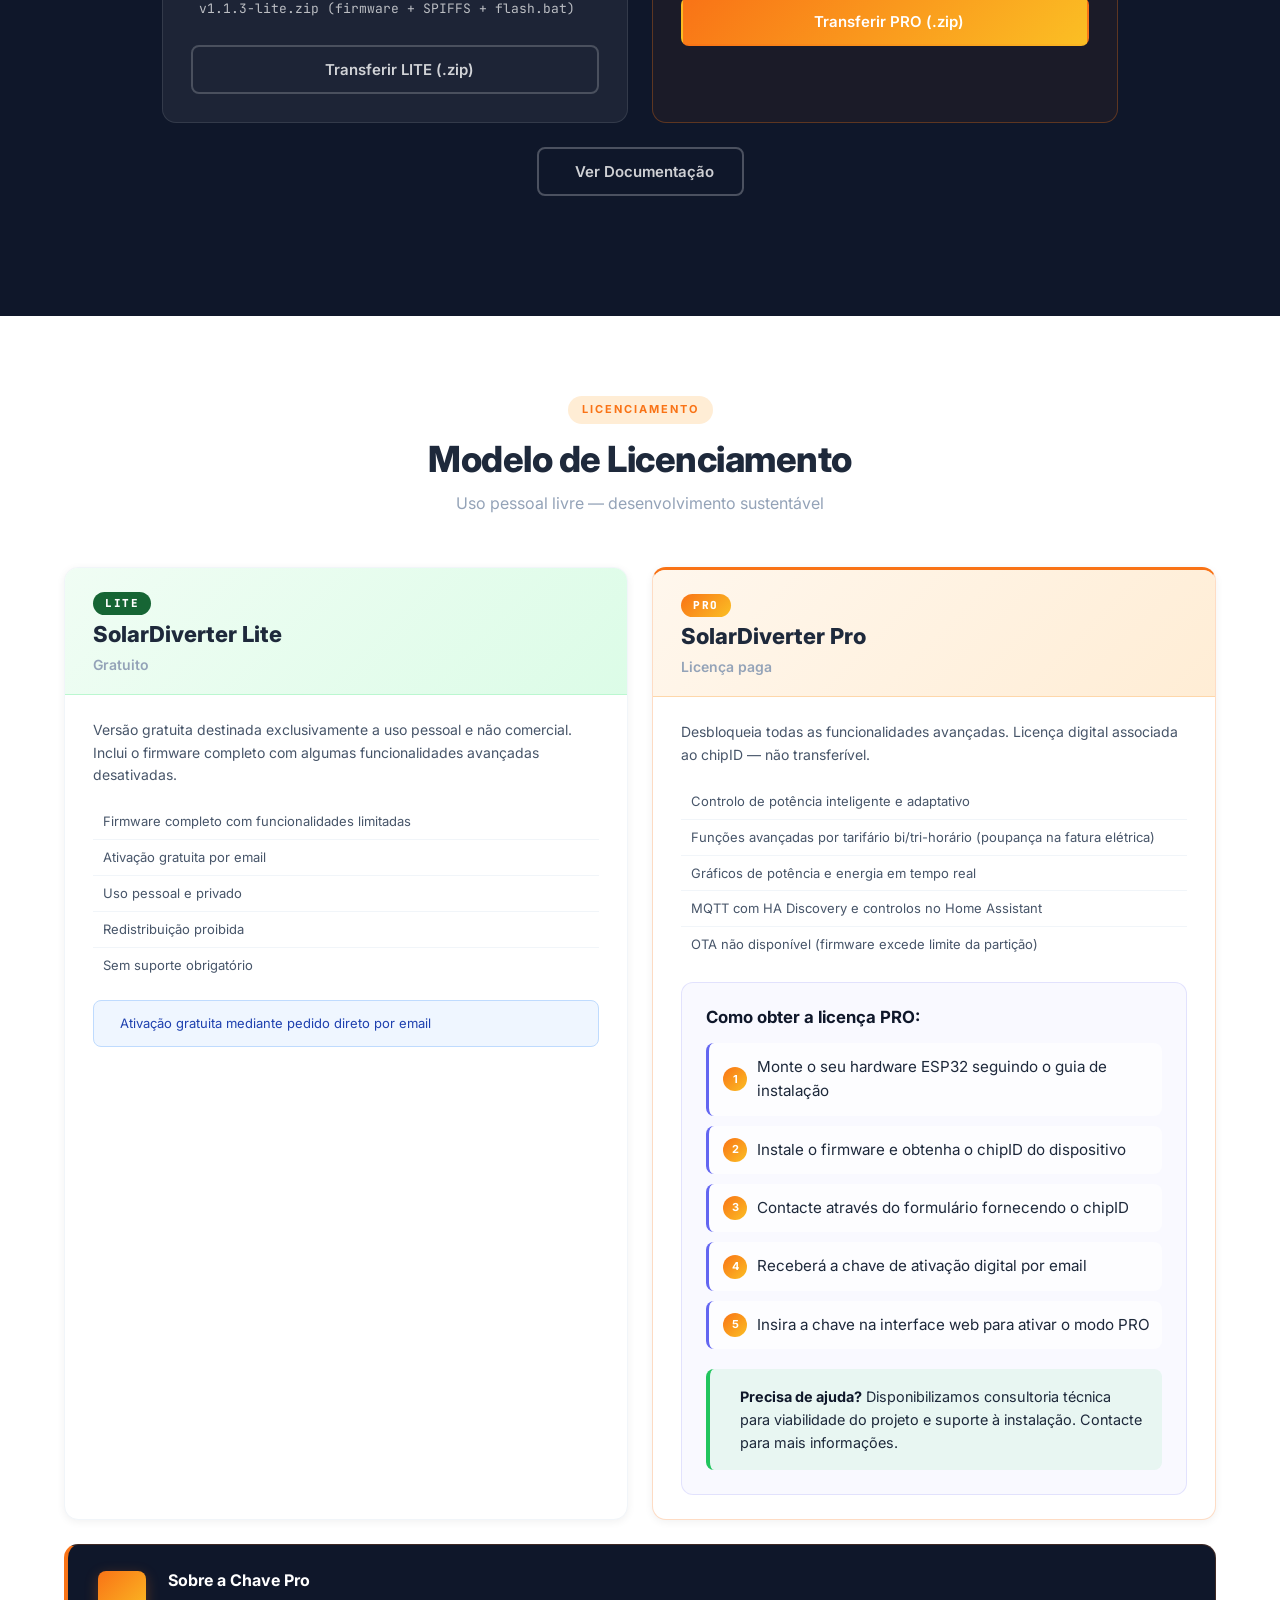
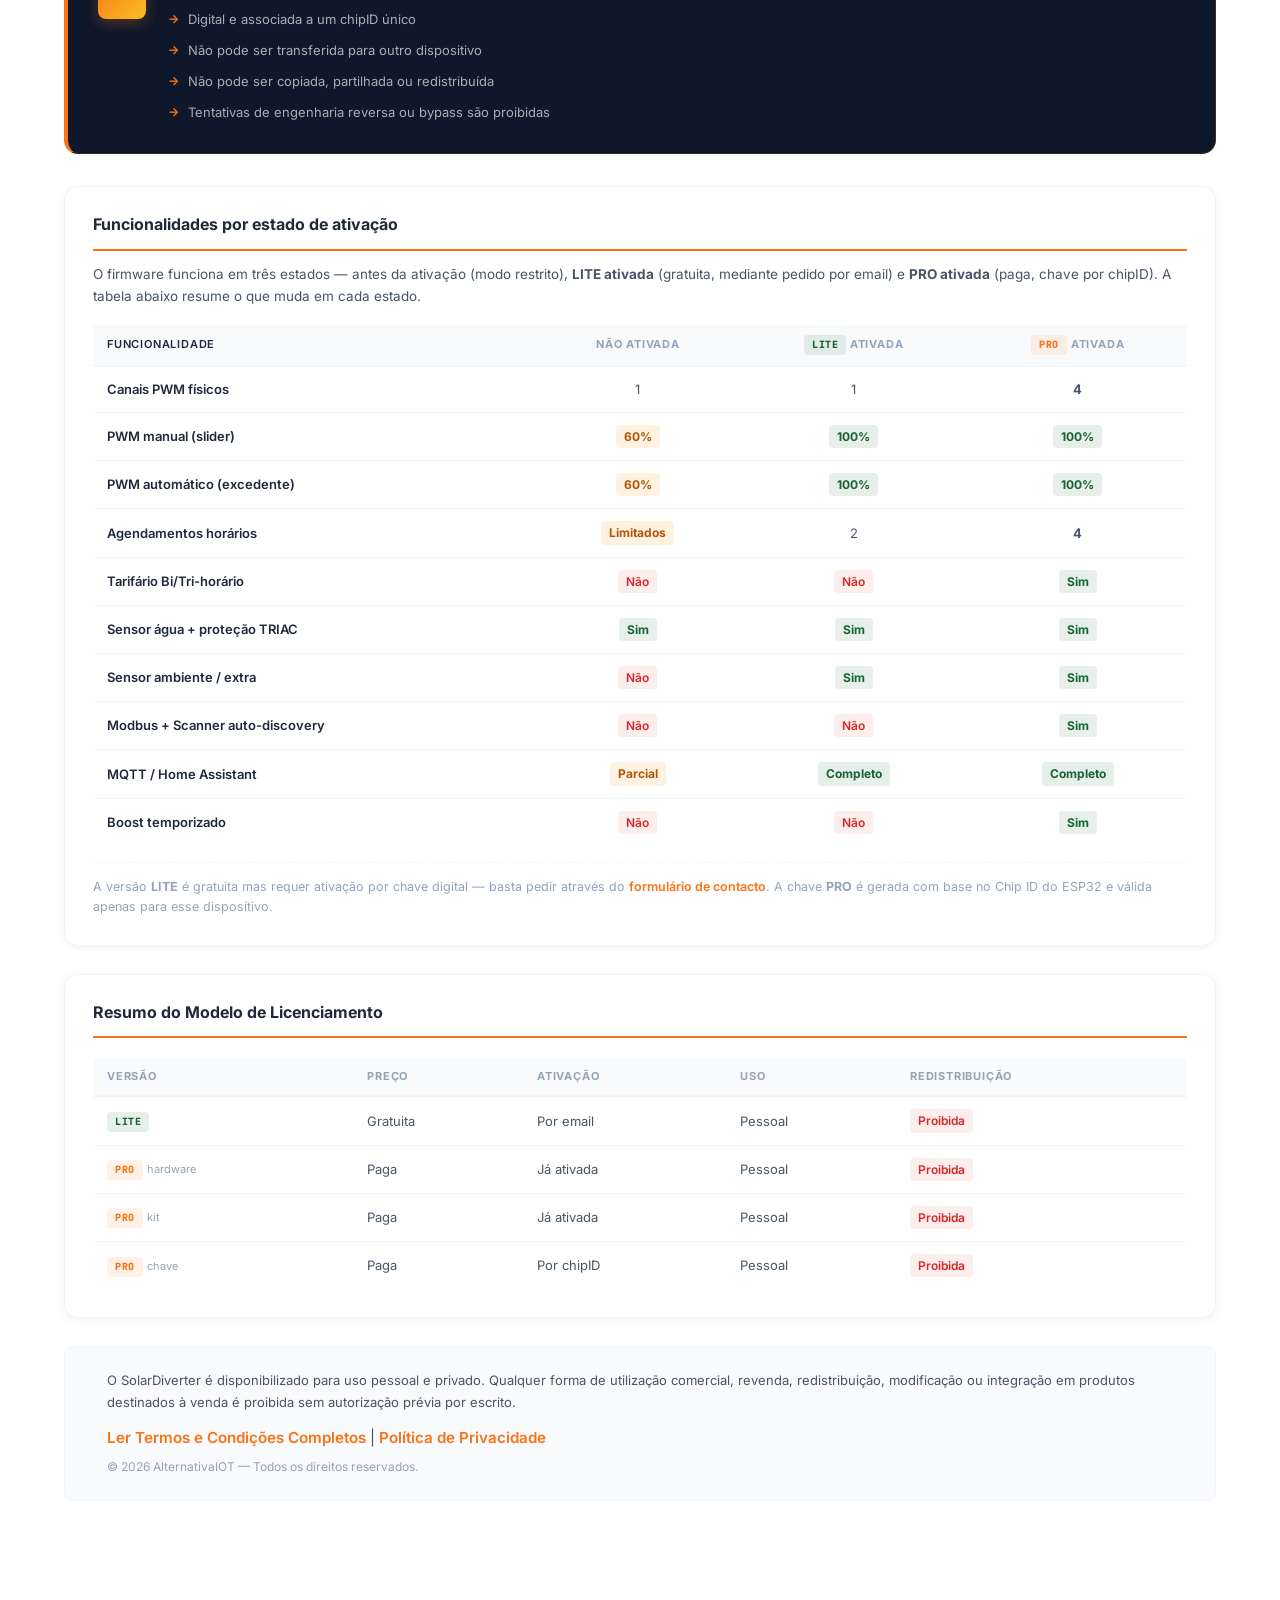
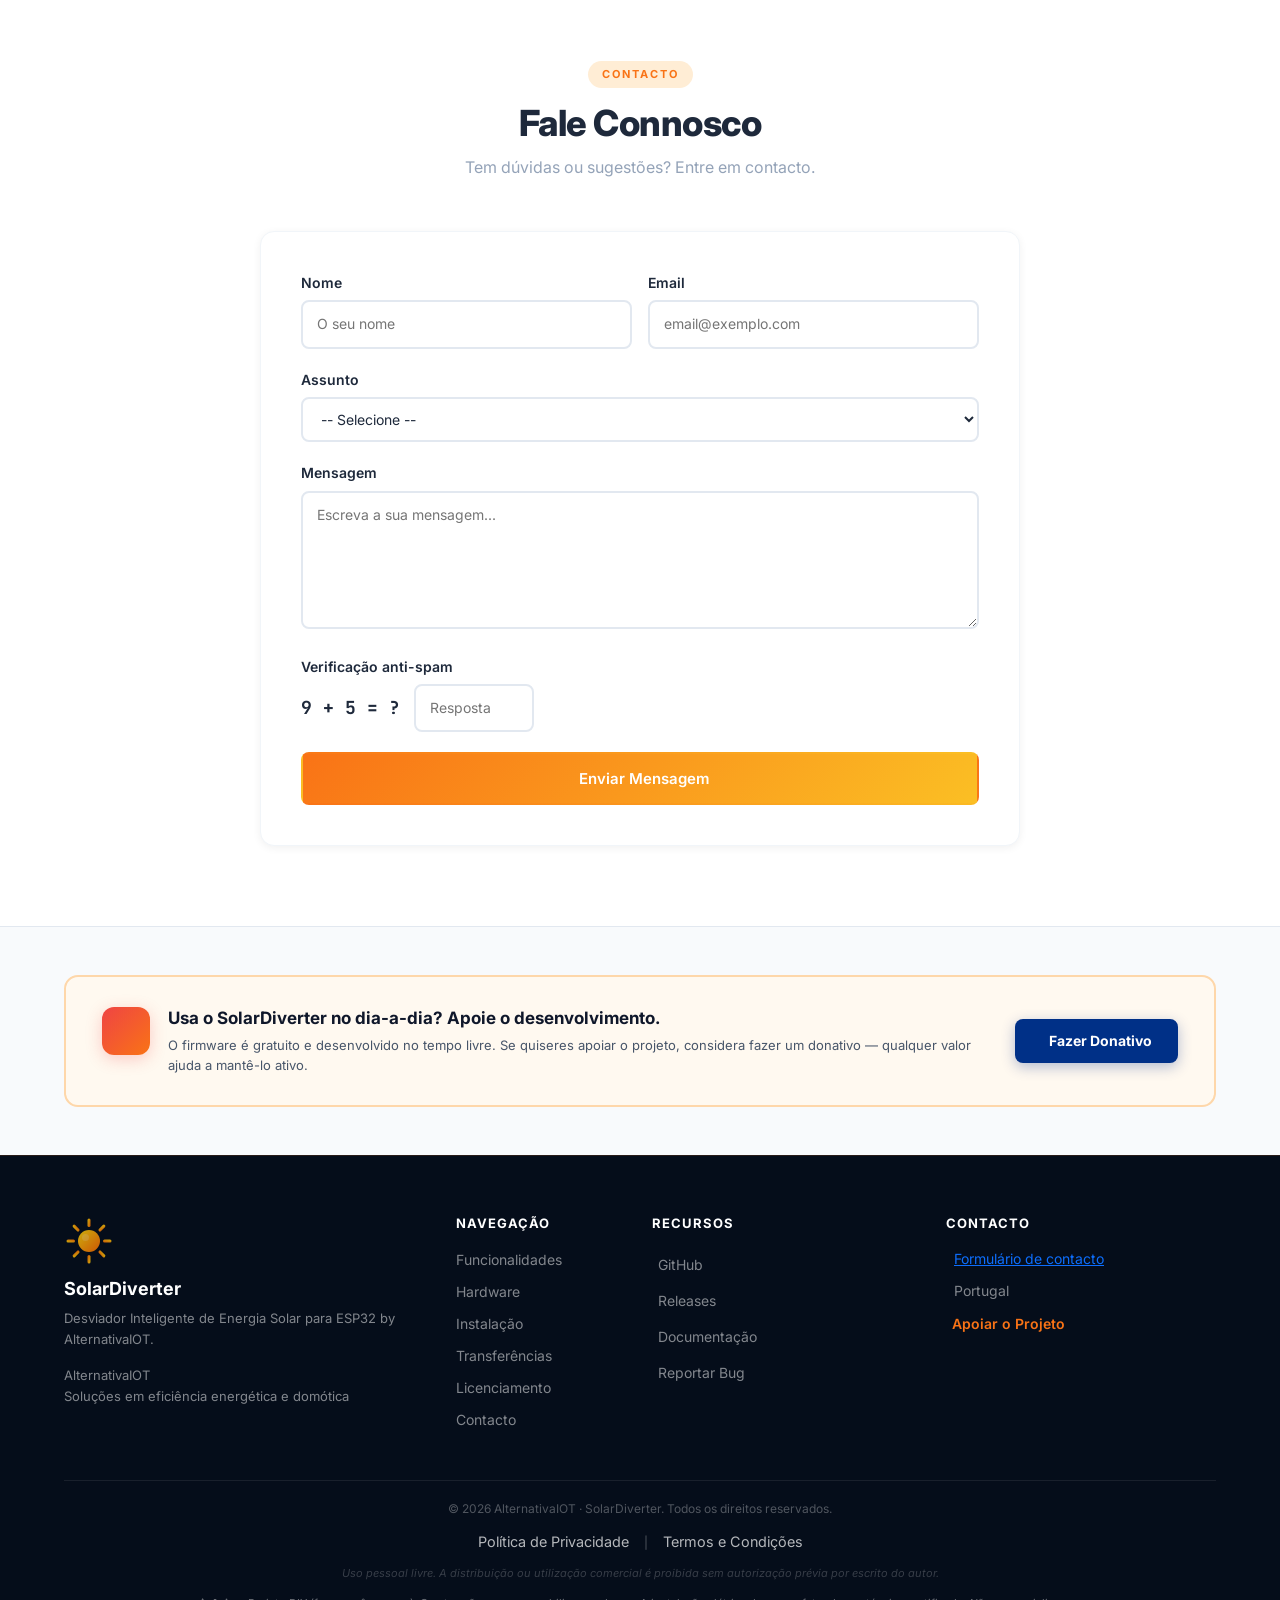
==== commit 143ff678: "Fix indentacao do ribbon" ====
--- a/index.html
+++ b/index.html
@@ -41,7 +41,7 @@
 
 <!-- Version Ribbon -->
 <div class="sd-version-ribbon">
-    <span class="sd-ribbon-sparkle">&#10024;</span>
+        <span class="sd-ribbon-sparkle">&#10024;</span>
         <span data-i18n="ribbon_version">PRO v2.0.0 · LITE v1.1.3 — Novembro 2026</span>
     </div>
 
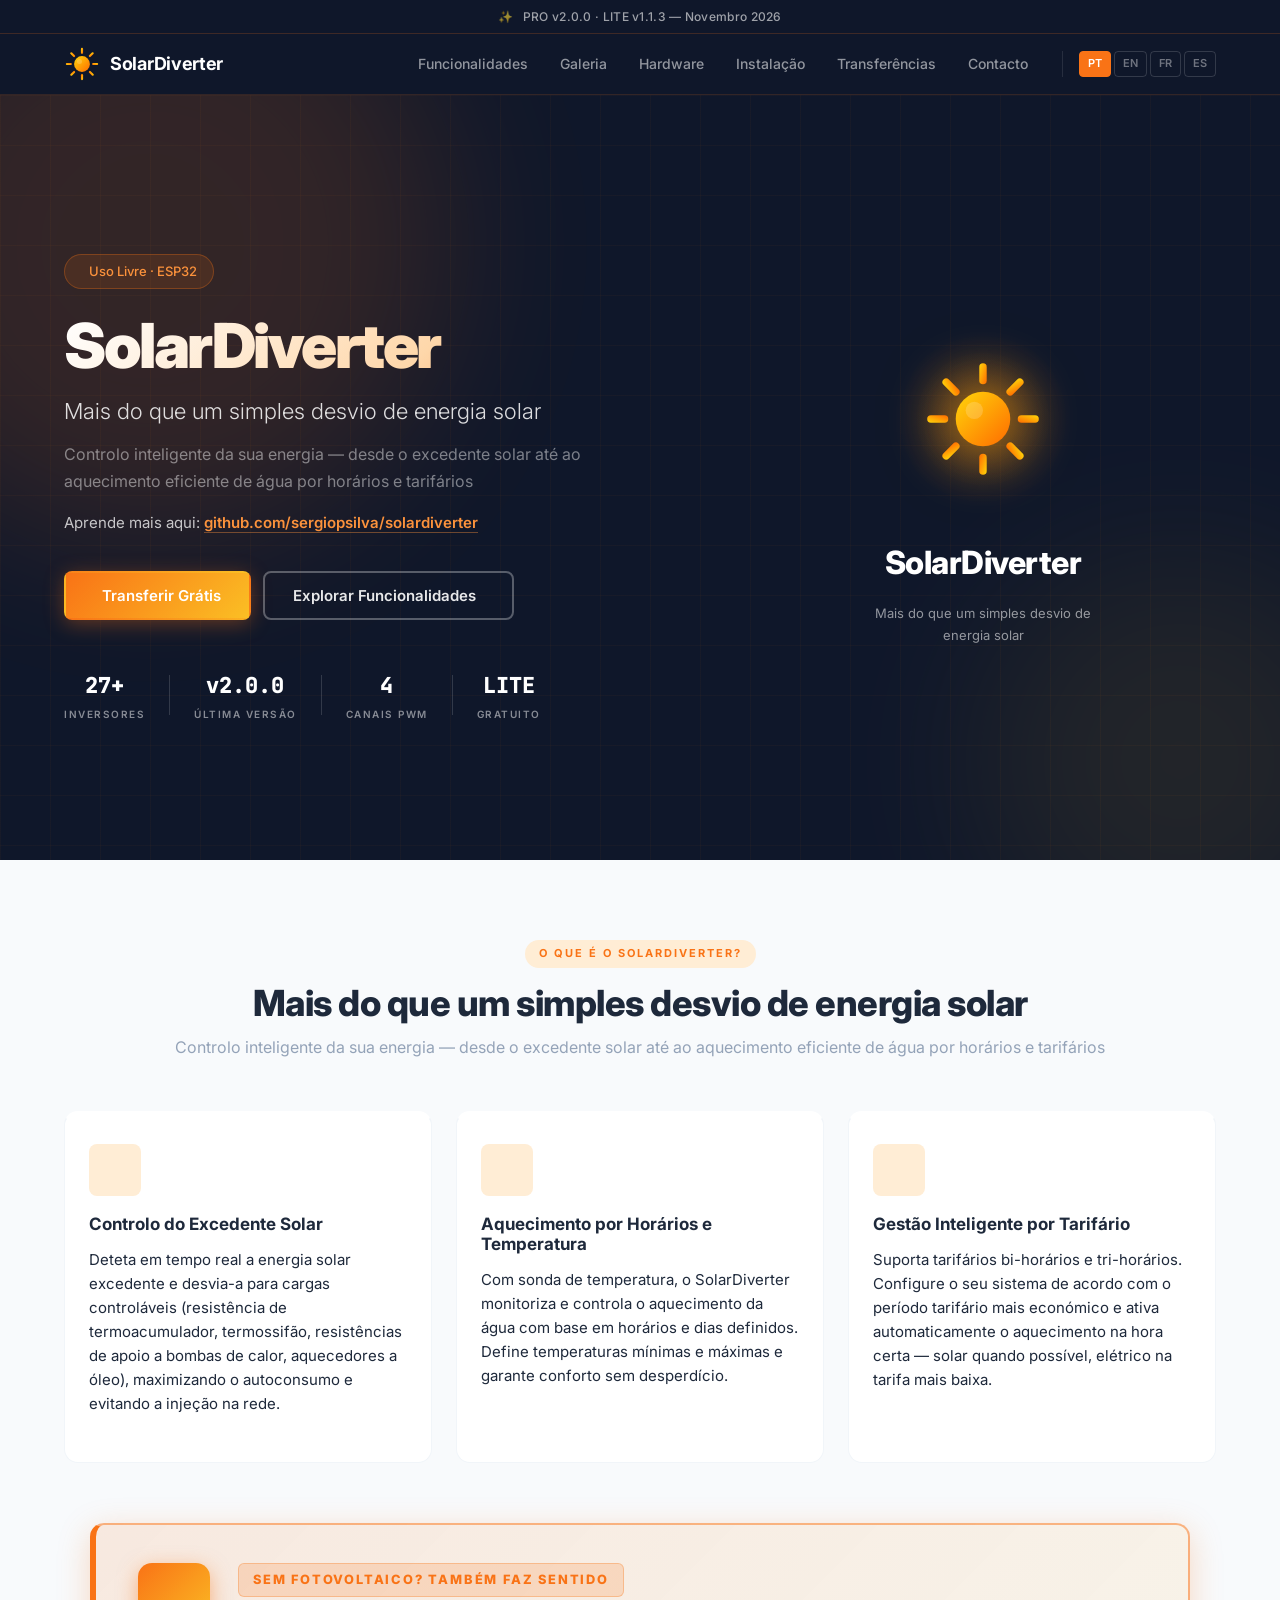
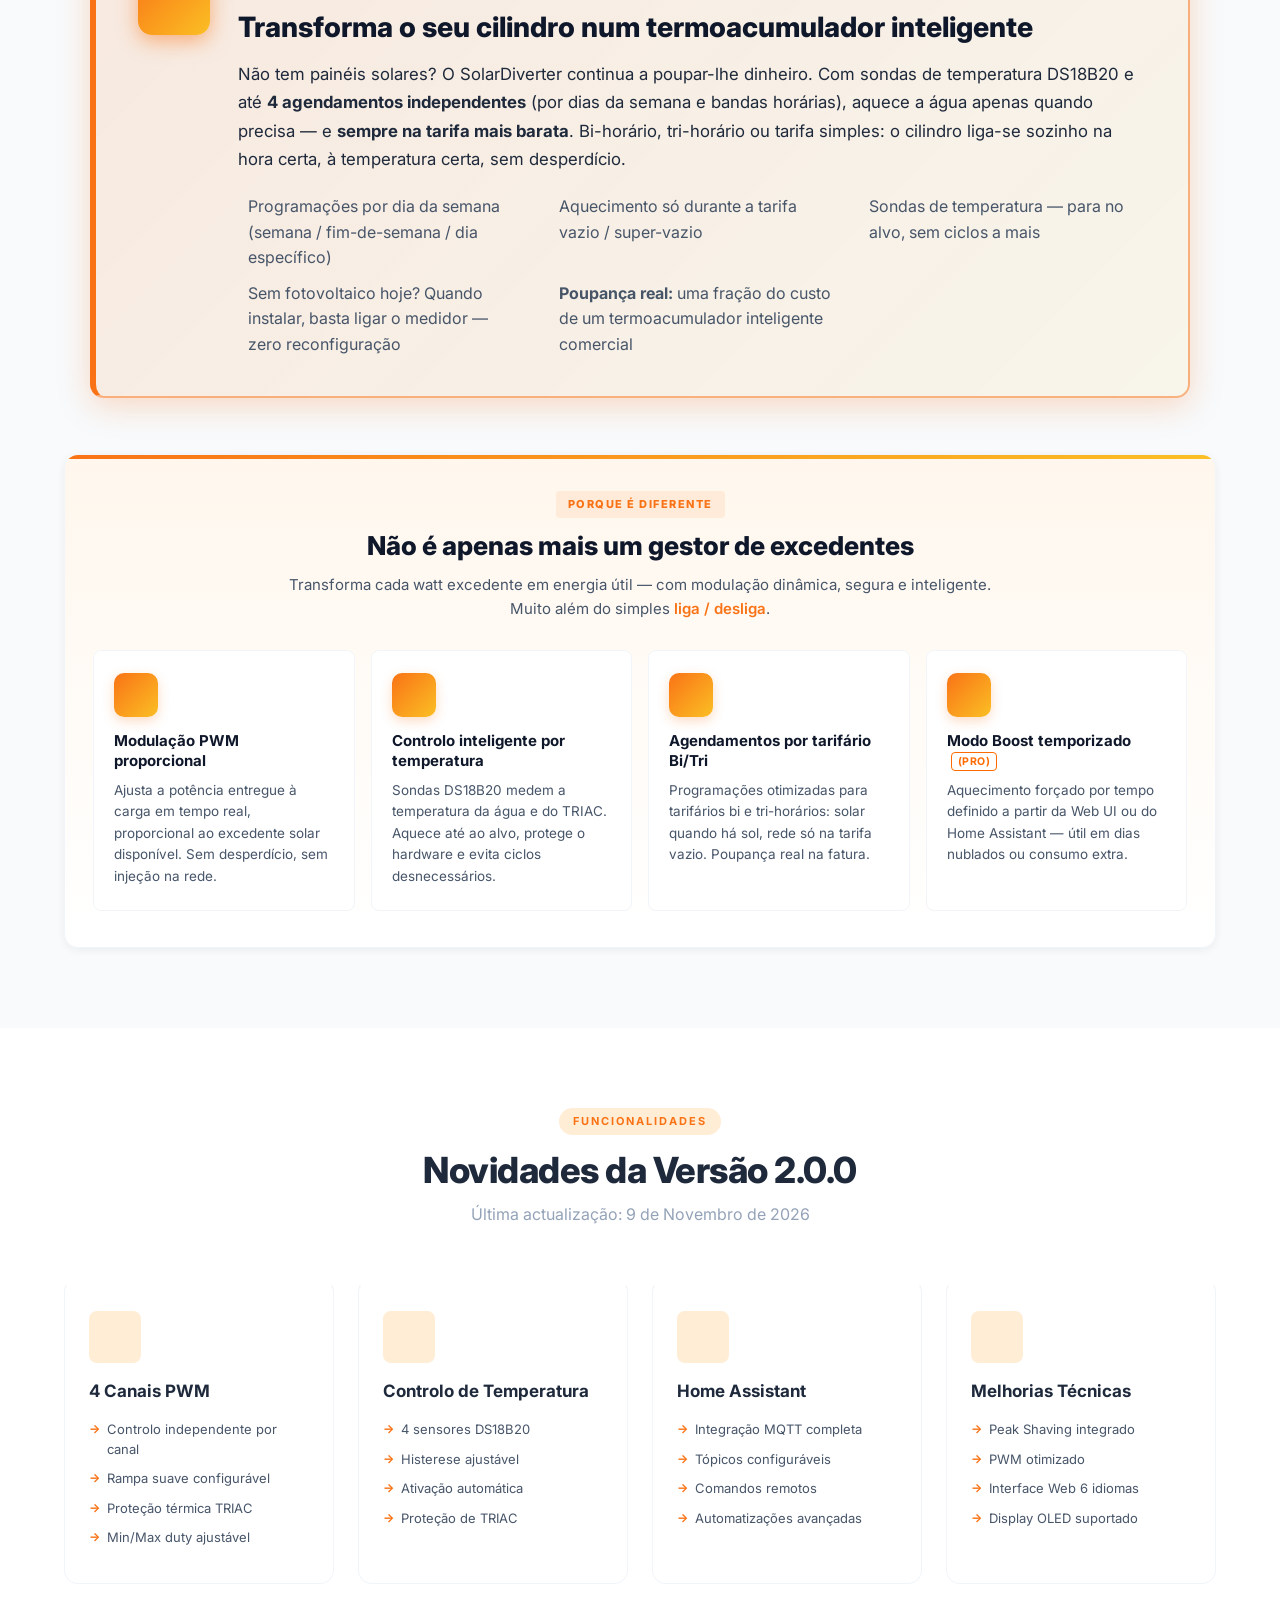
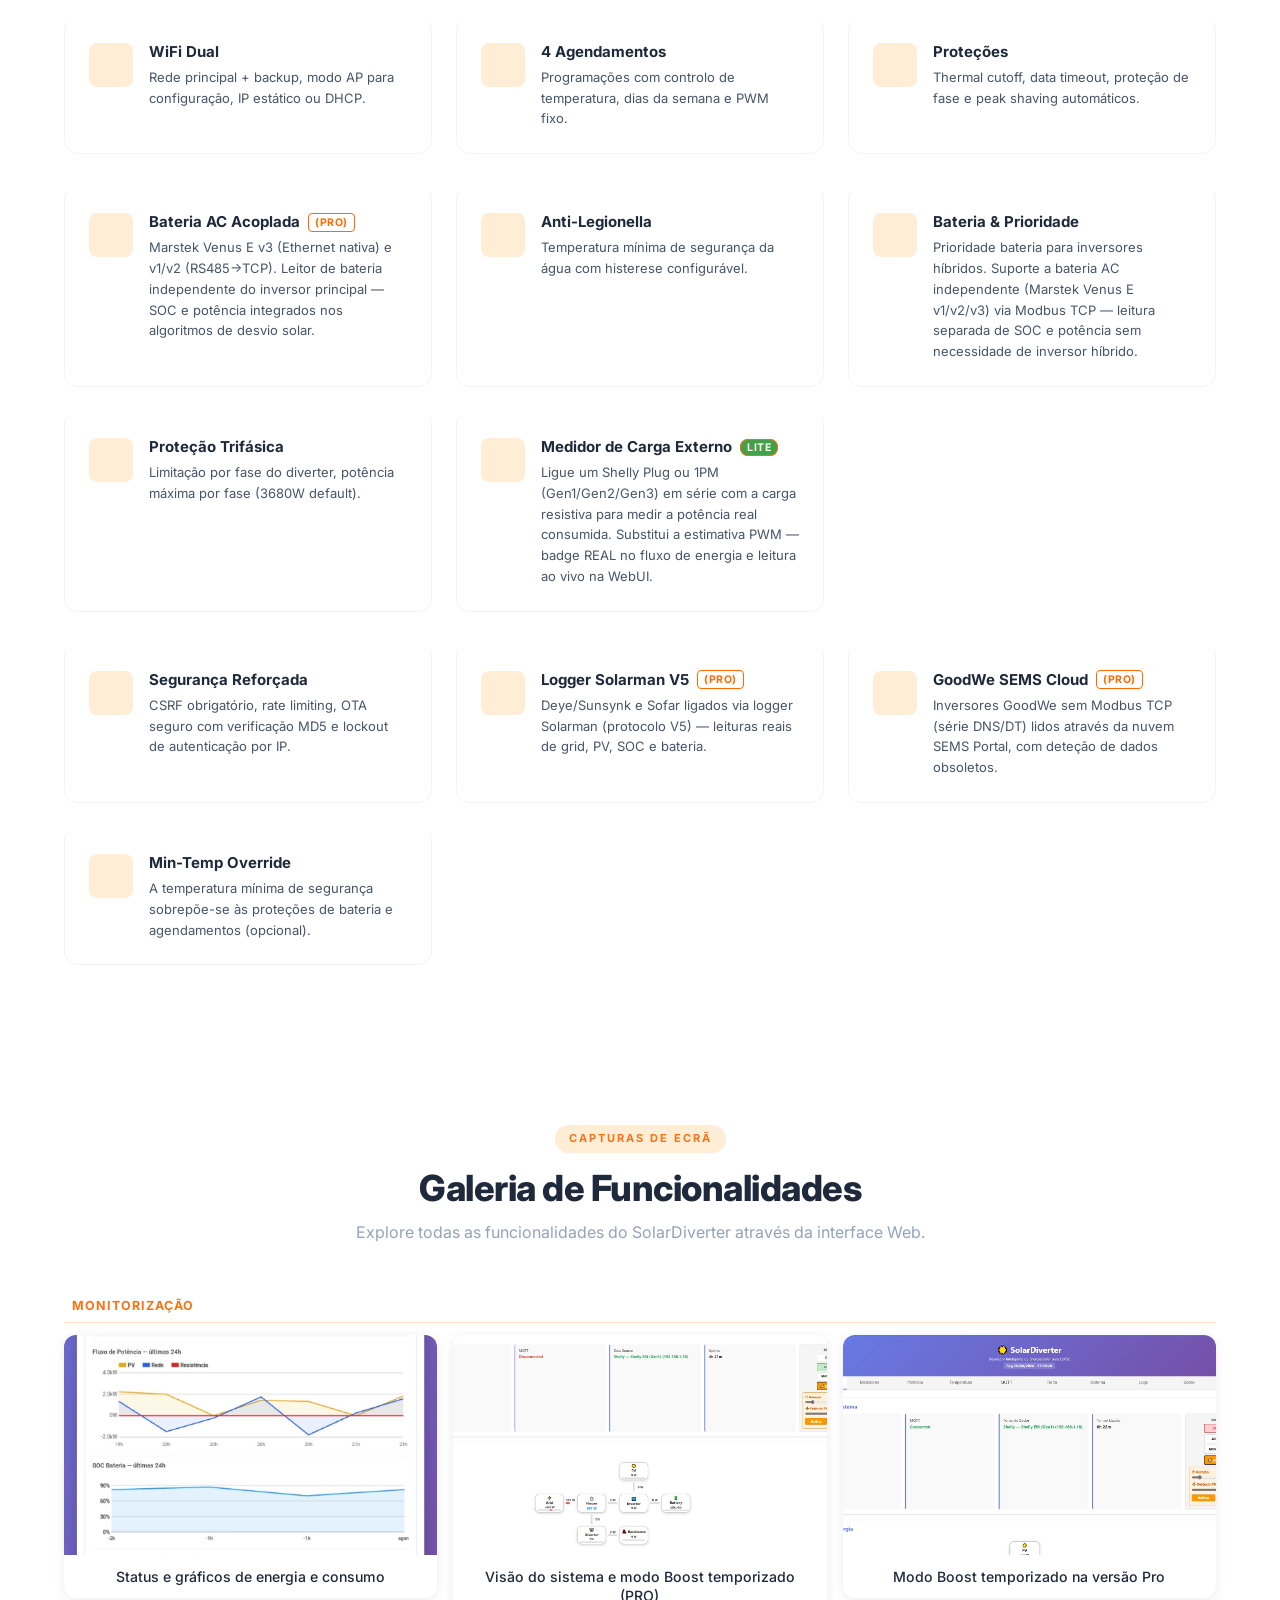
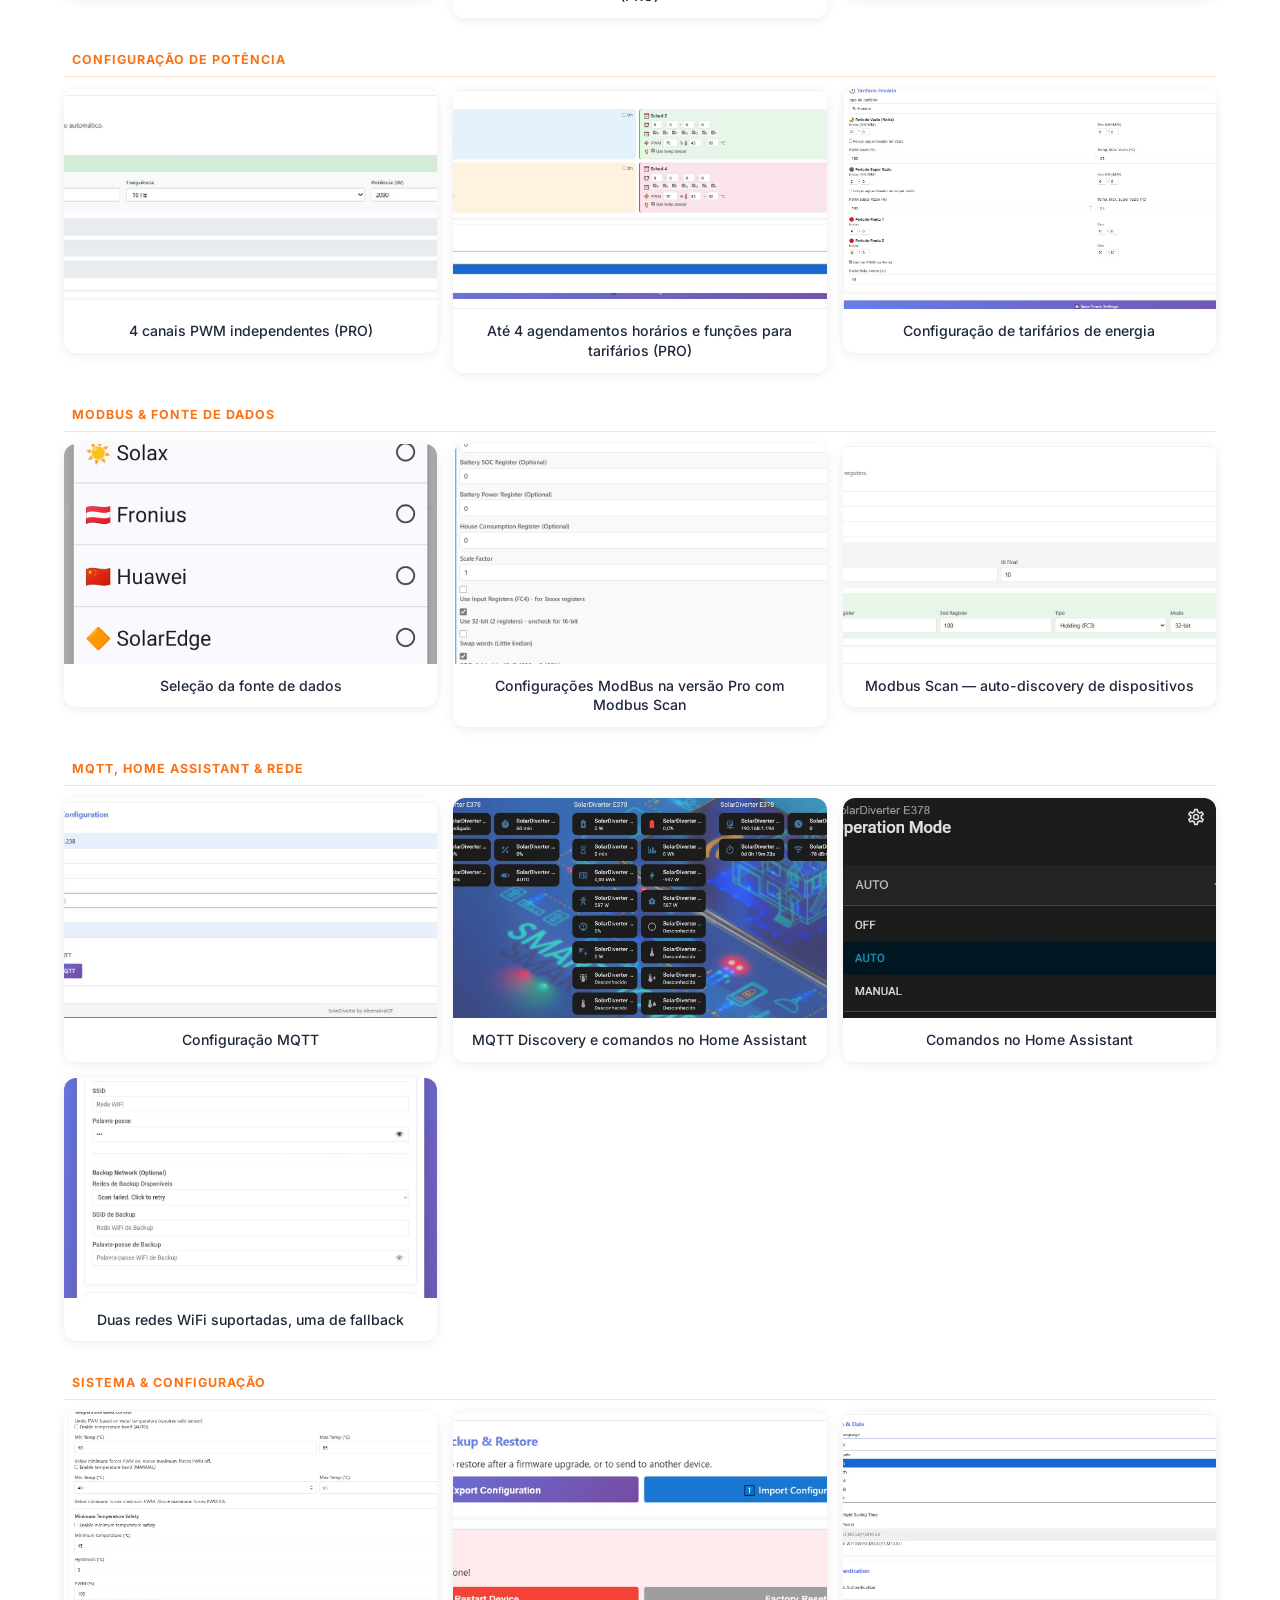
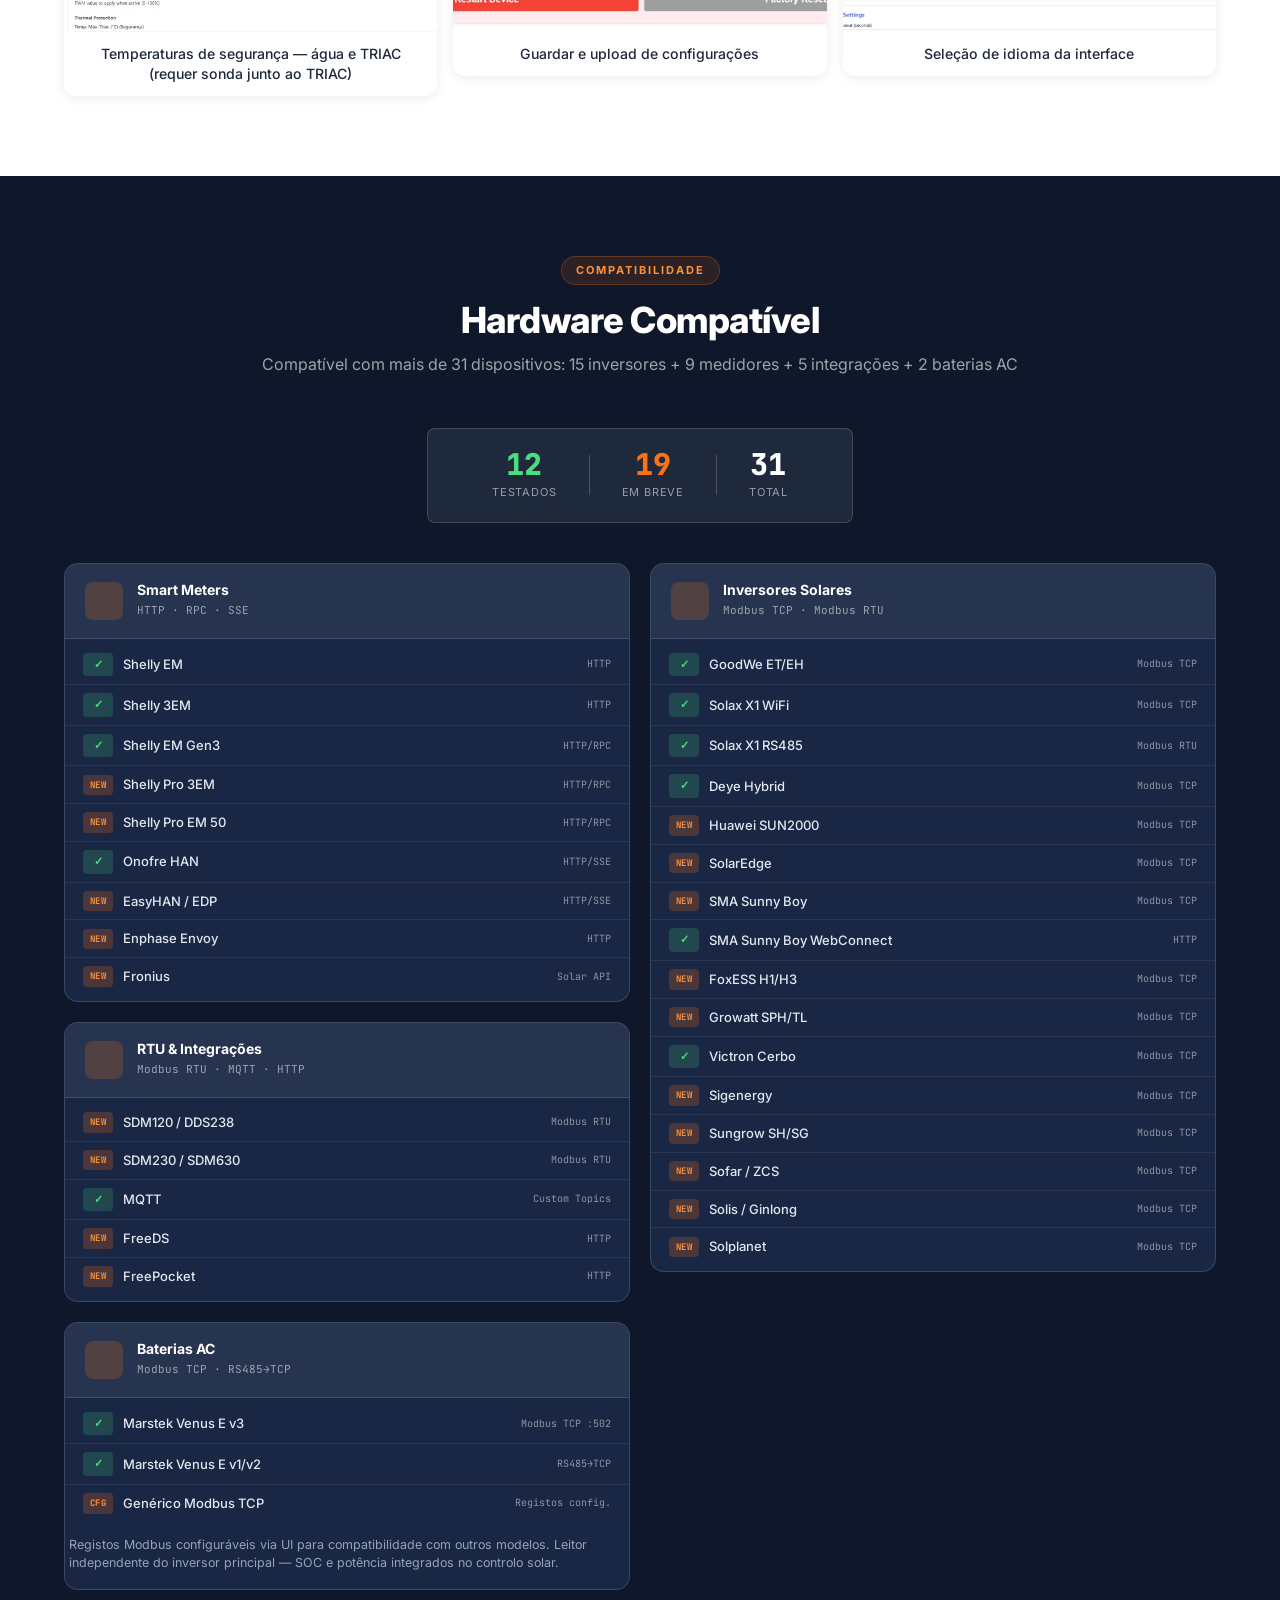
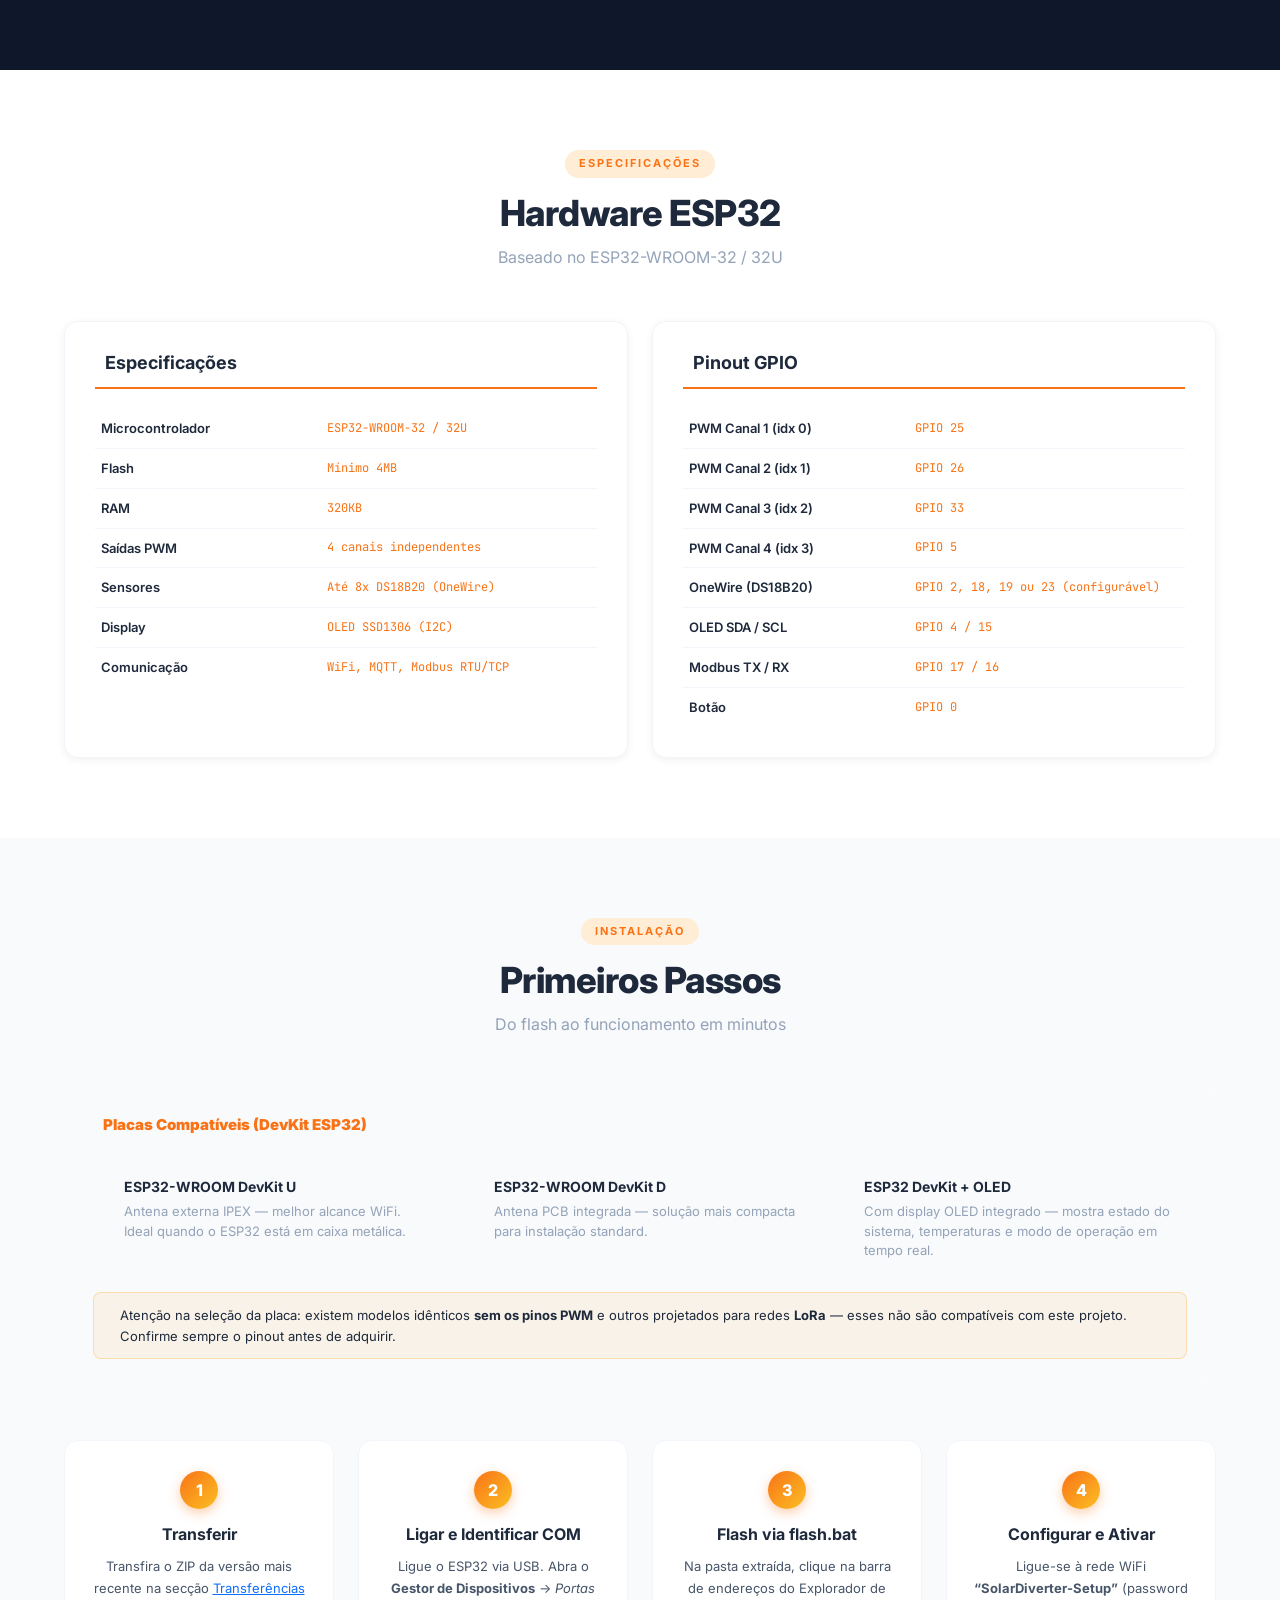
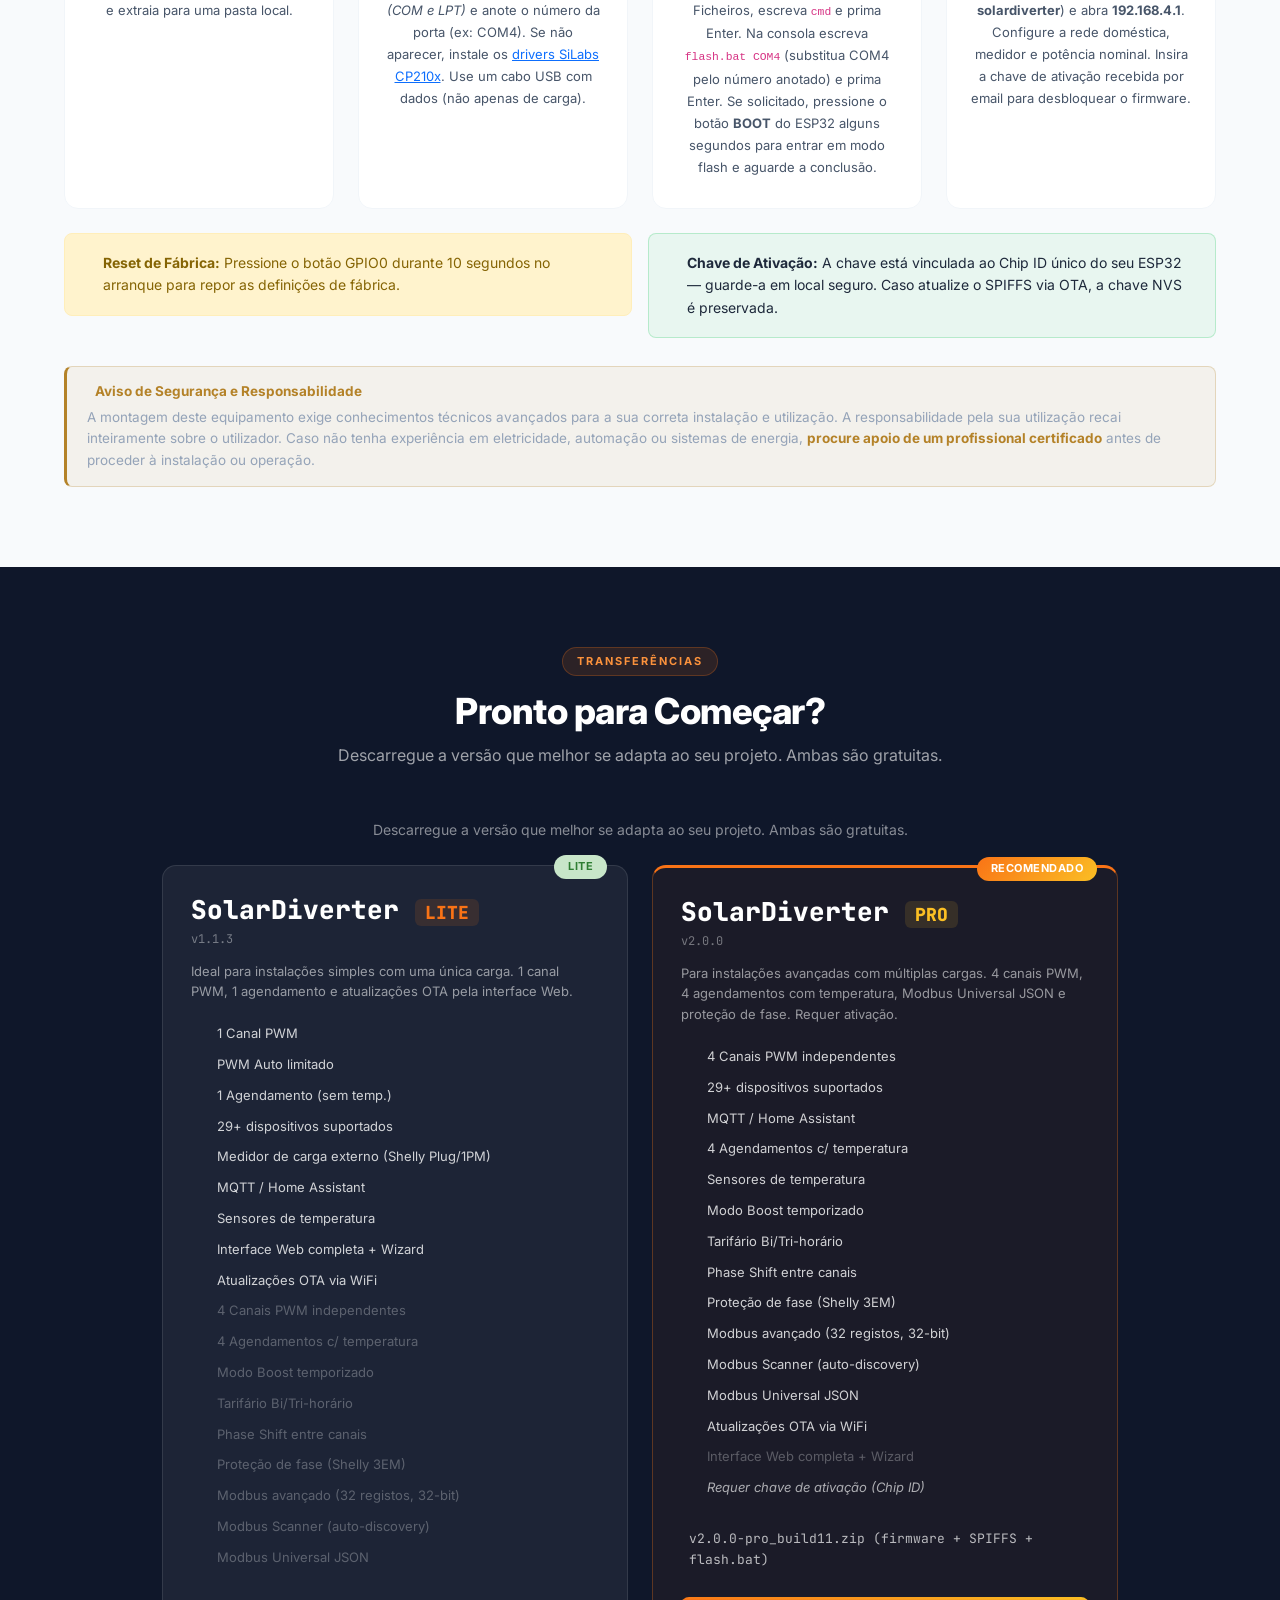
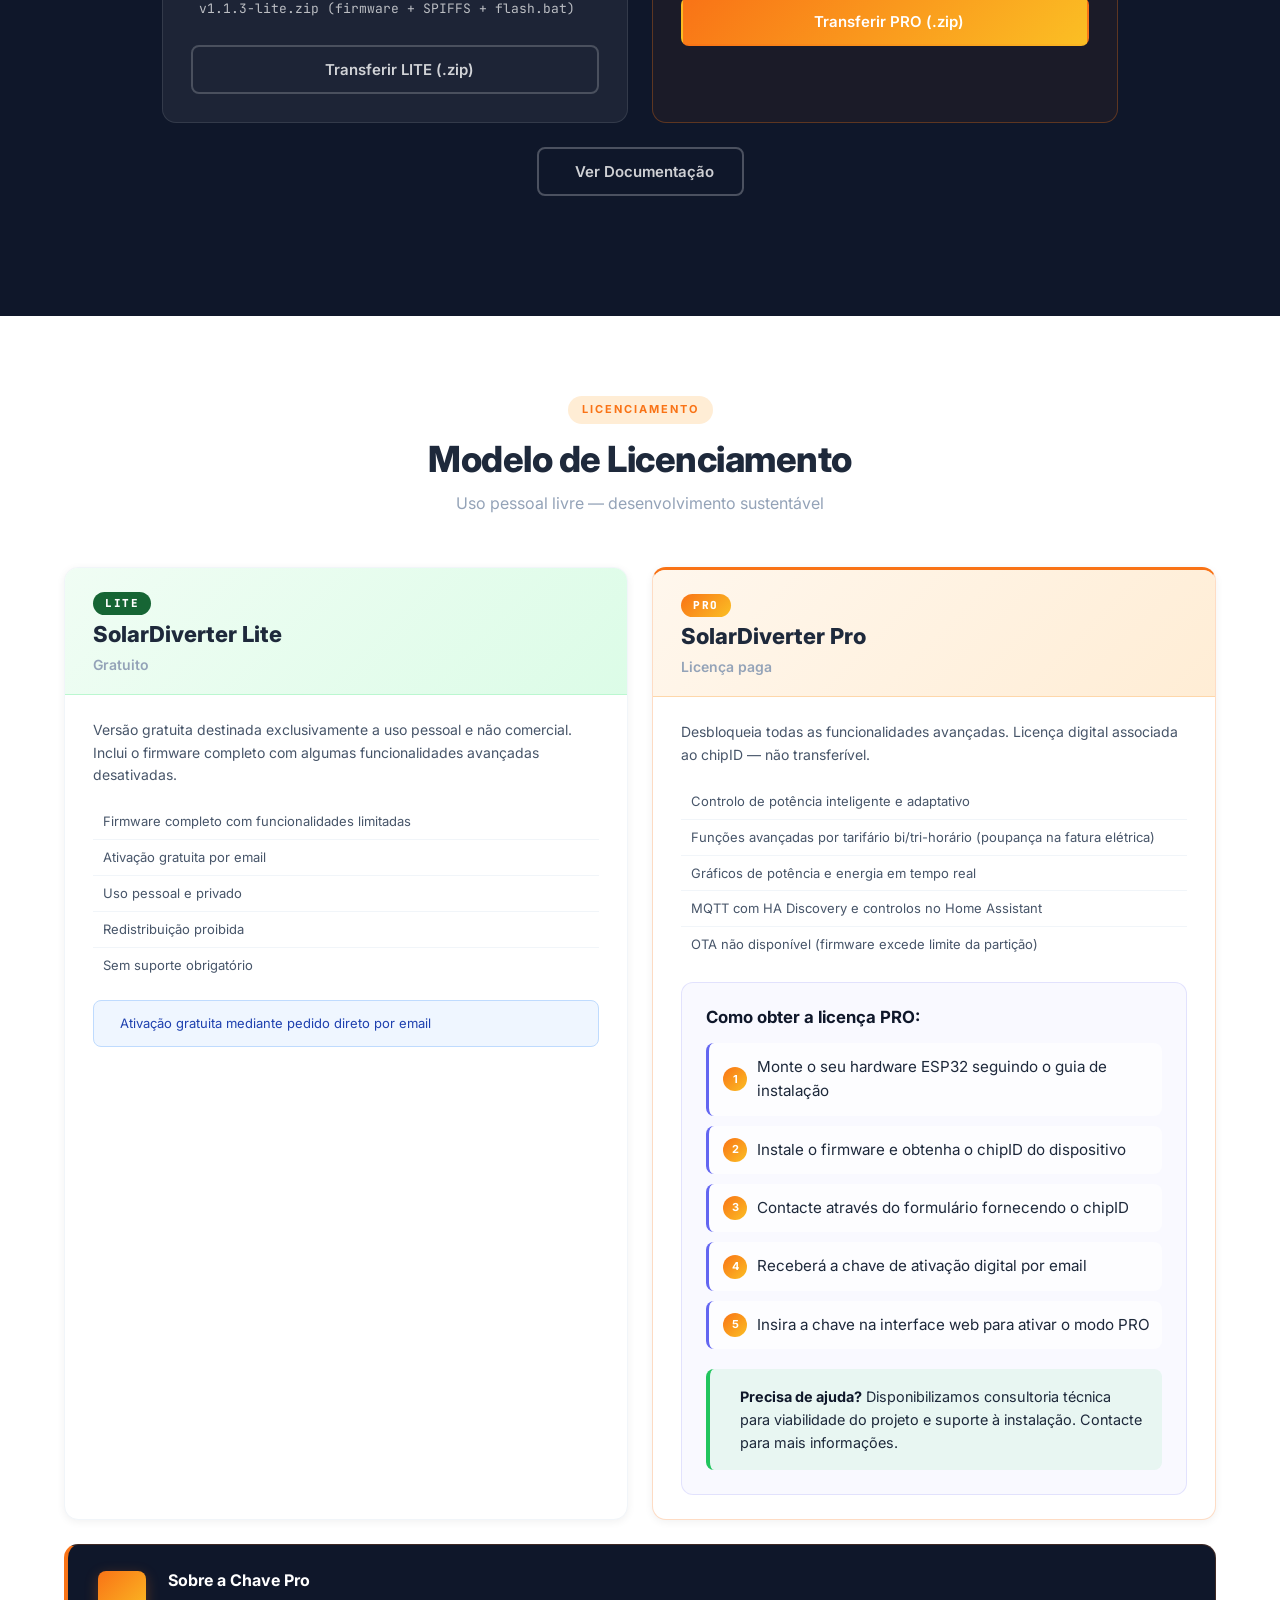
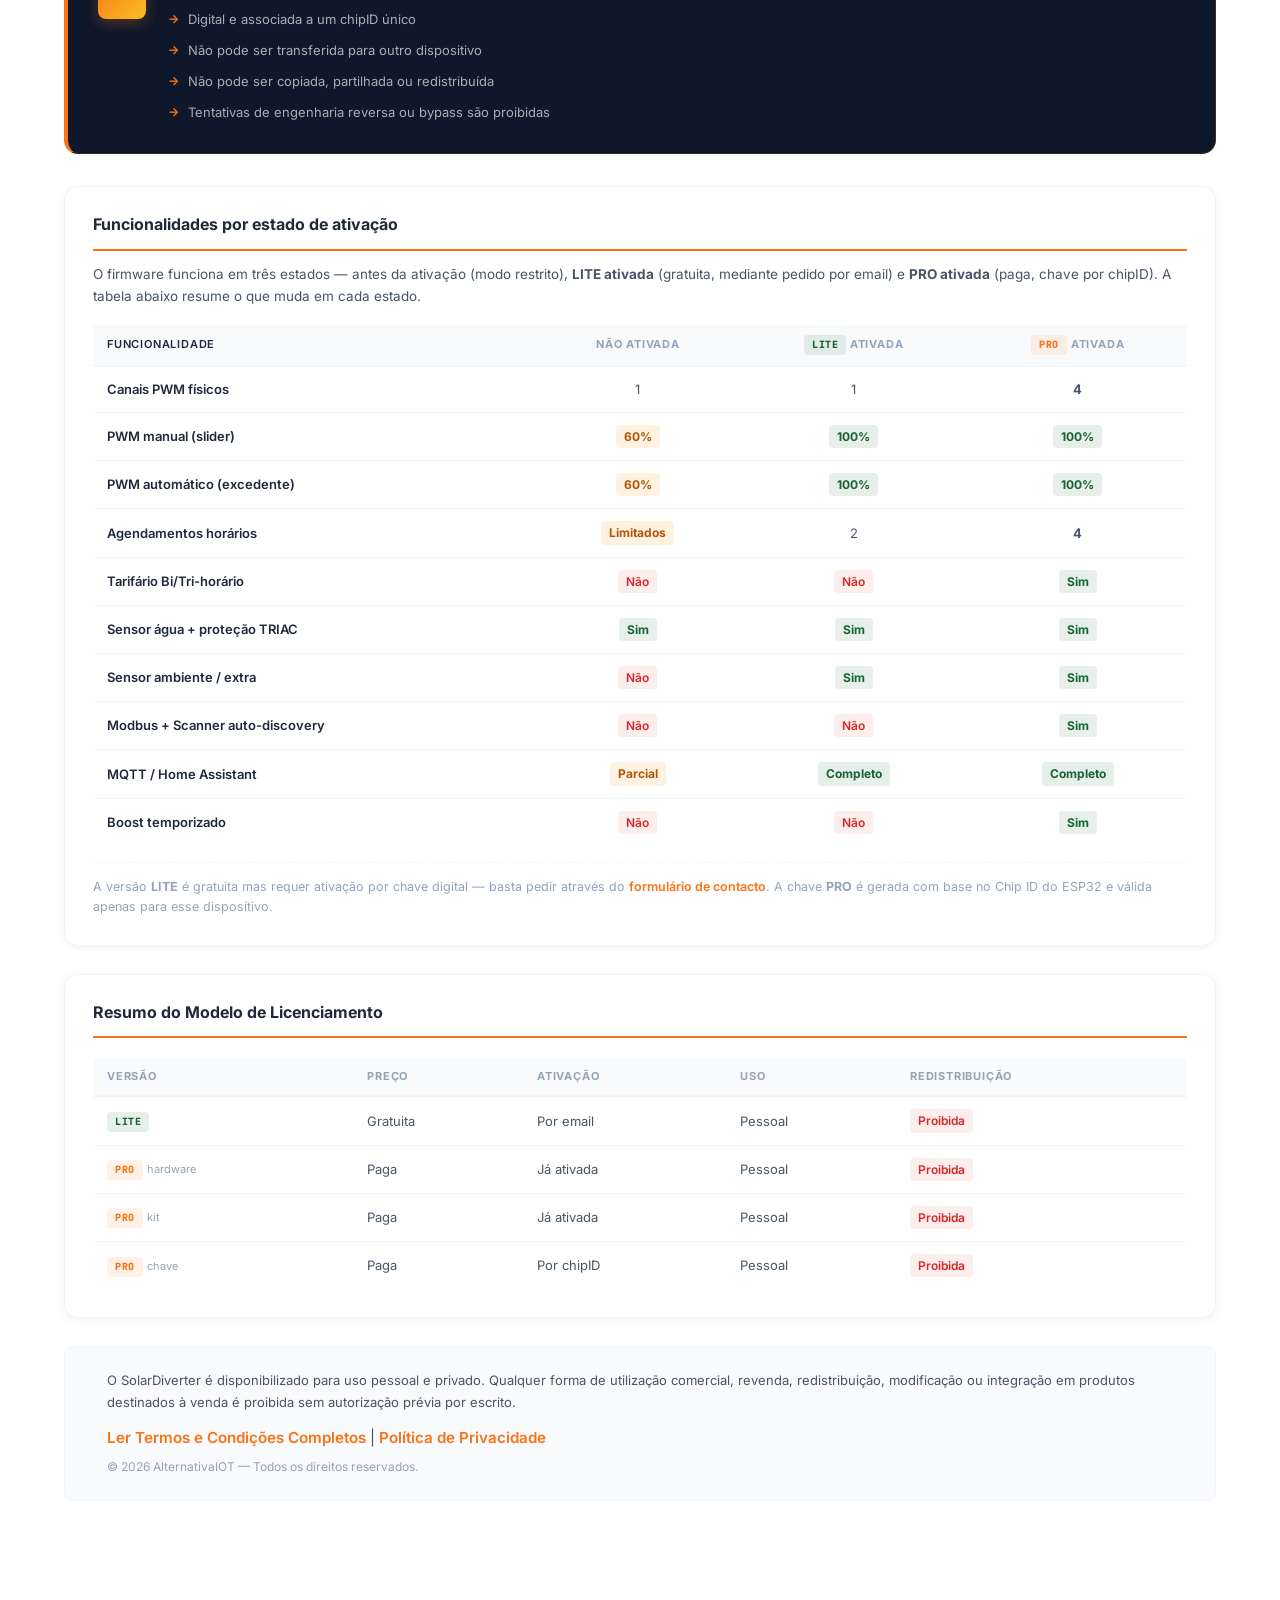
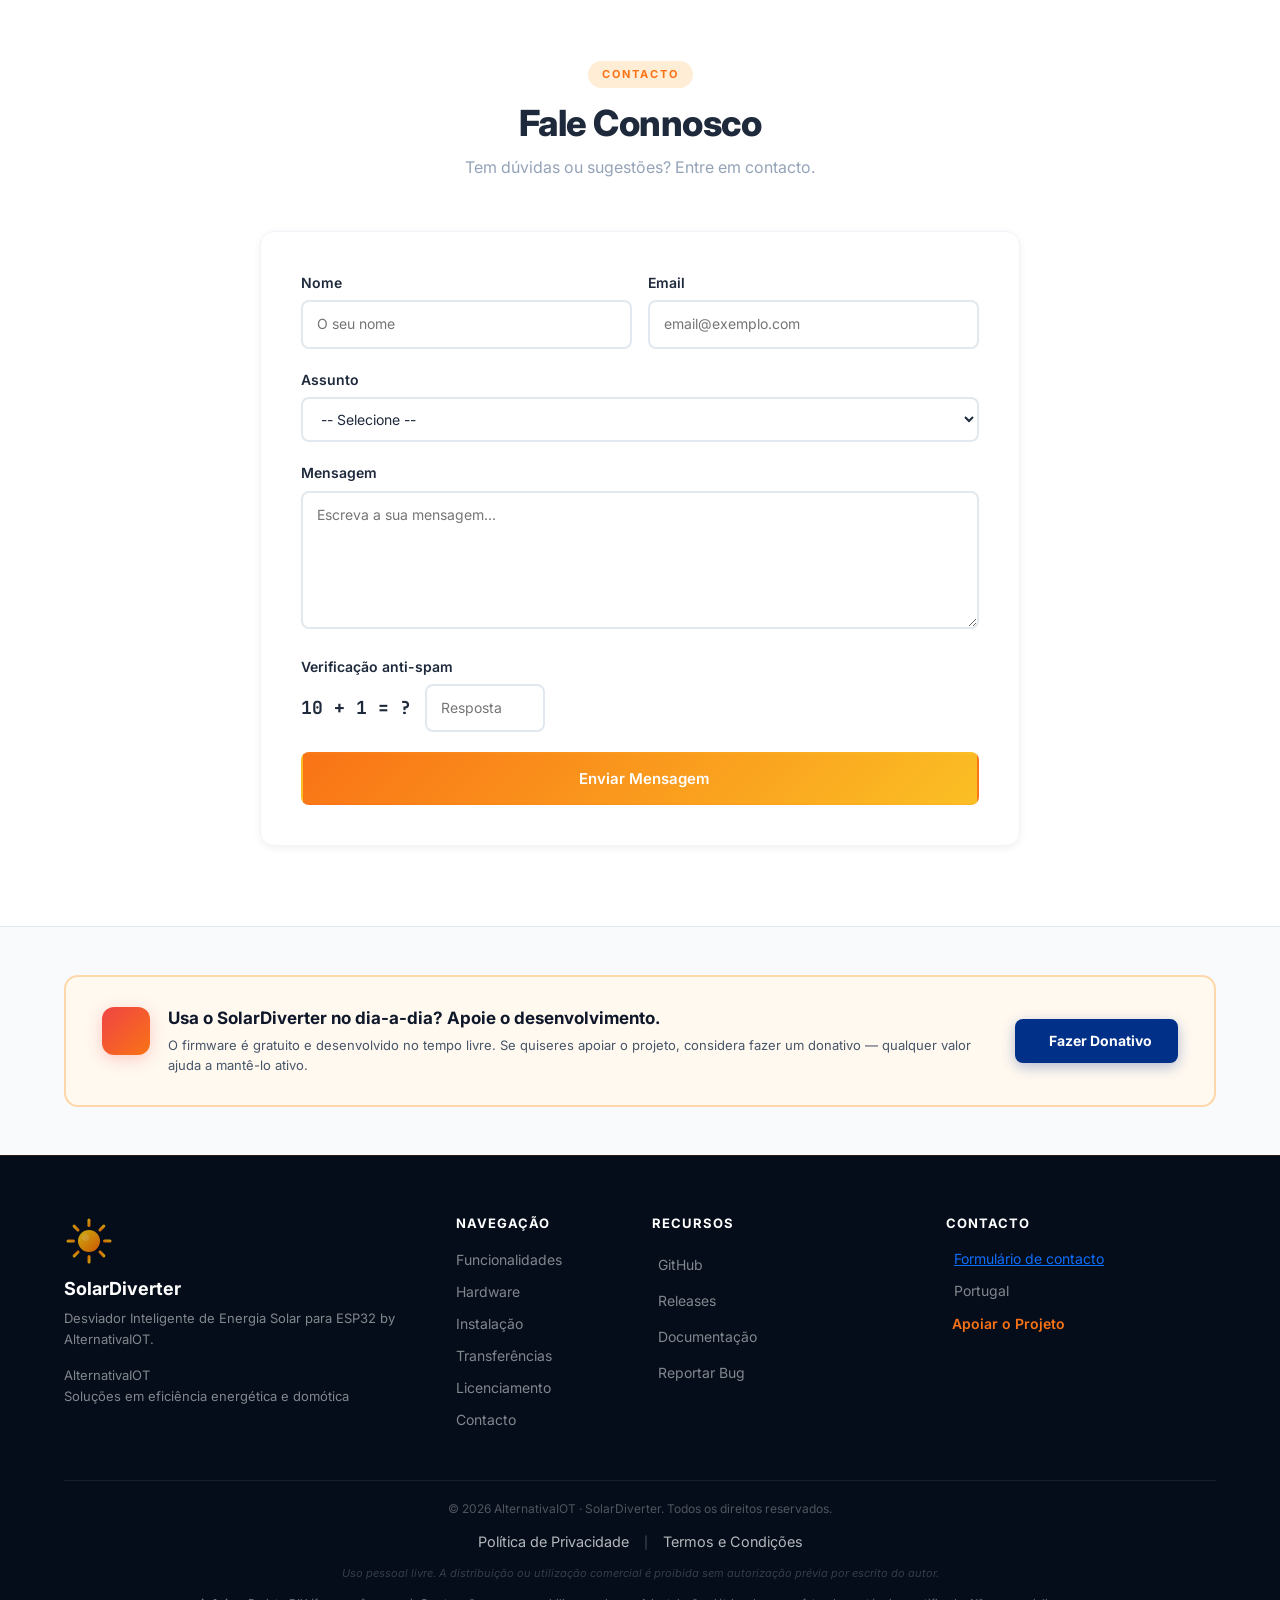
==== commit 68bc3db2: "Fix indentacao do ribbon (formato original)" ====
--- a/index.html
+++ b/index.html
@@ -41,9 +41,9 @@
 
 <!-- Version Ribbon -->
 <div class="sd-version-ribbon">
-        <span class="sd-ribbon-sparkle">&#10024;</span>
-        <span data-i18n="ribbon_version">PRO v2.0.0 · LITE v1.1.3 — Novembro 2026</span>
-    </div>
+    <span class="sd-ribbon-sparkle">&#10024;</span>
+    <span data-i18n="ribbon_version">PRO v2.0.0 · LITE v1.1.3 — Novembro 2026</span>
+</div>
 
 <!-- Navigation -->
 <nav class="sd-navbar" id="sd-navbar">
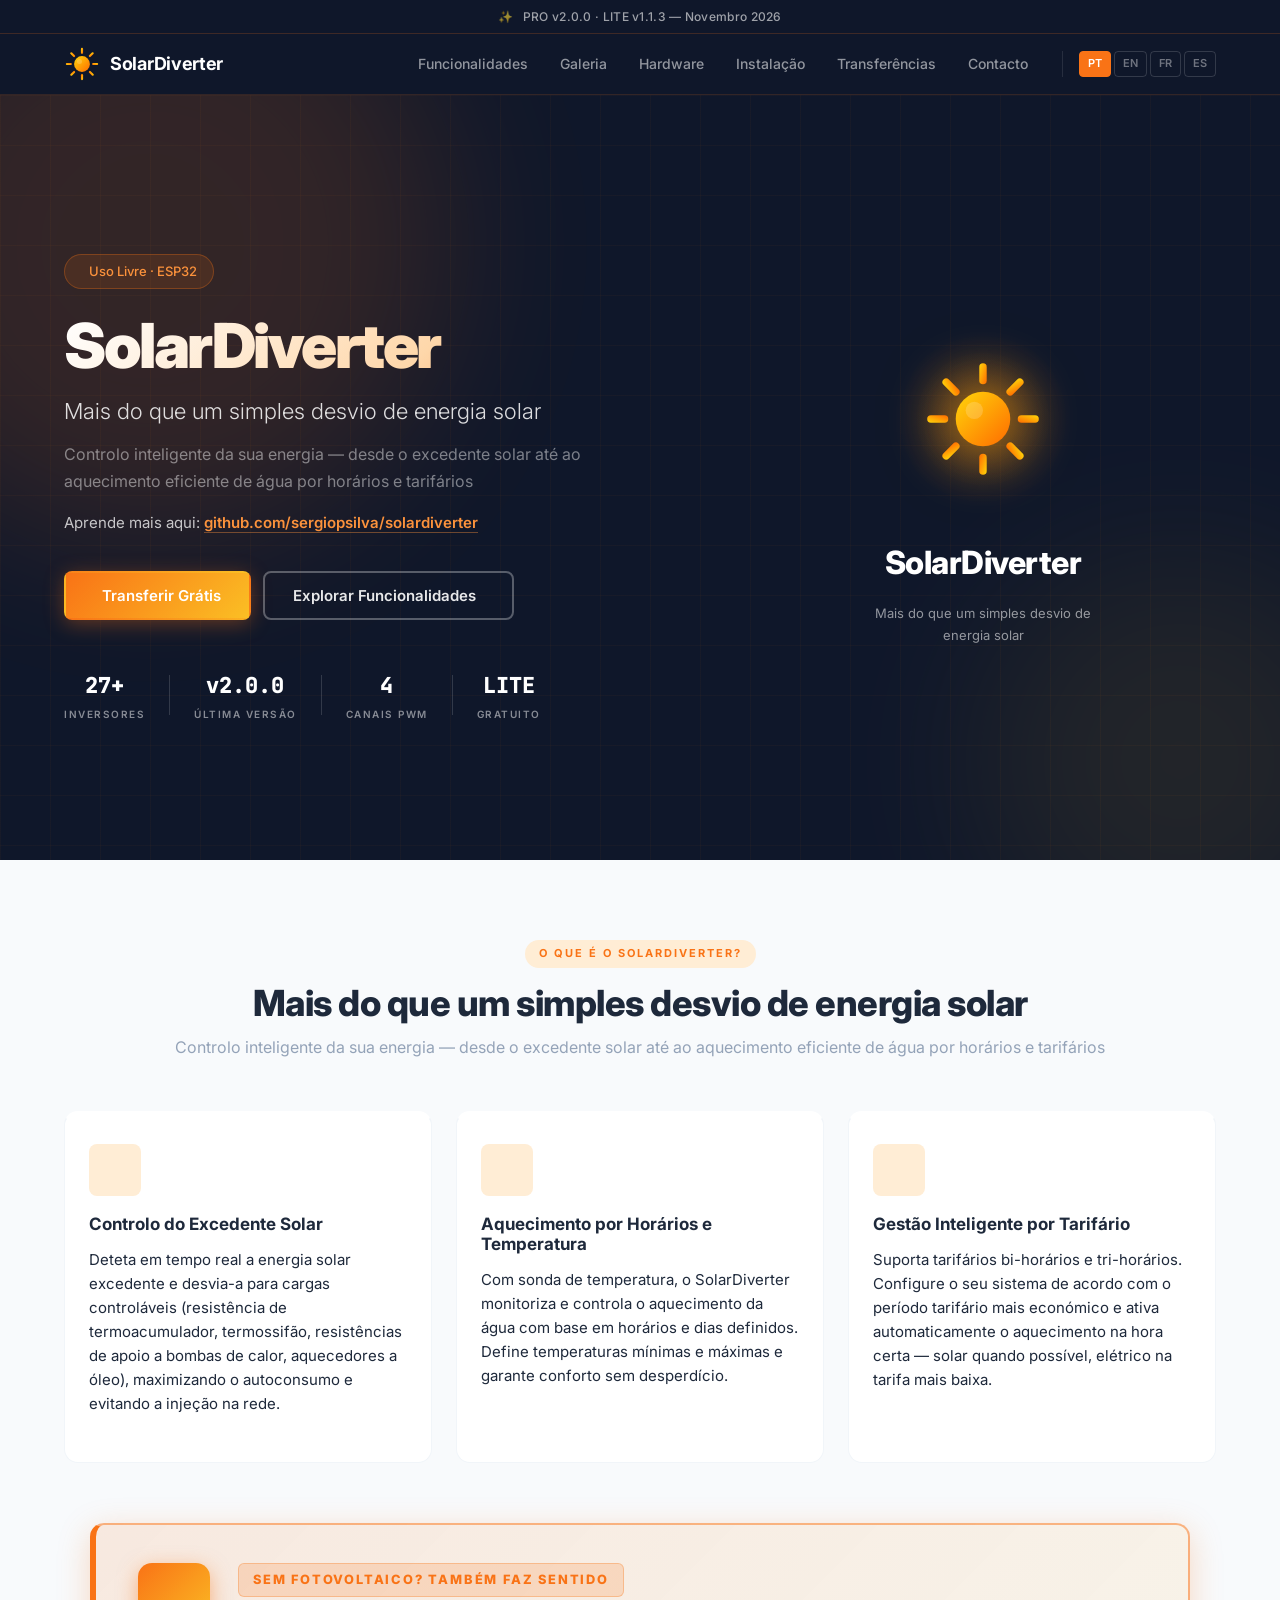
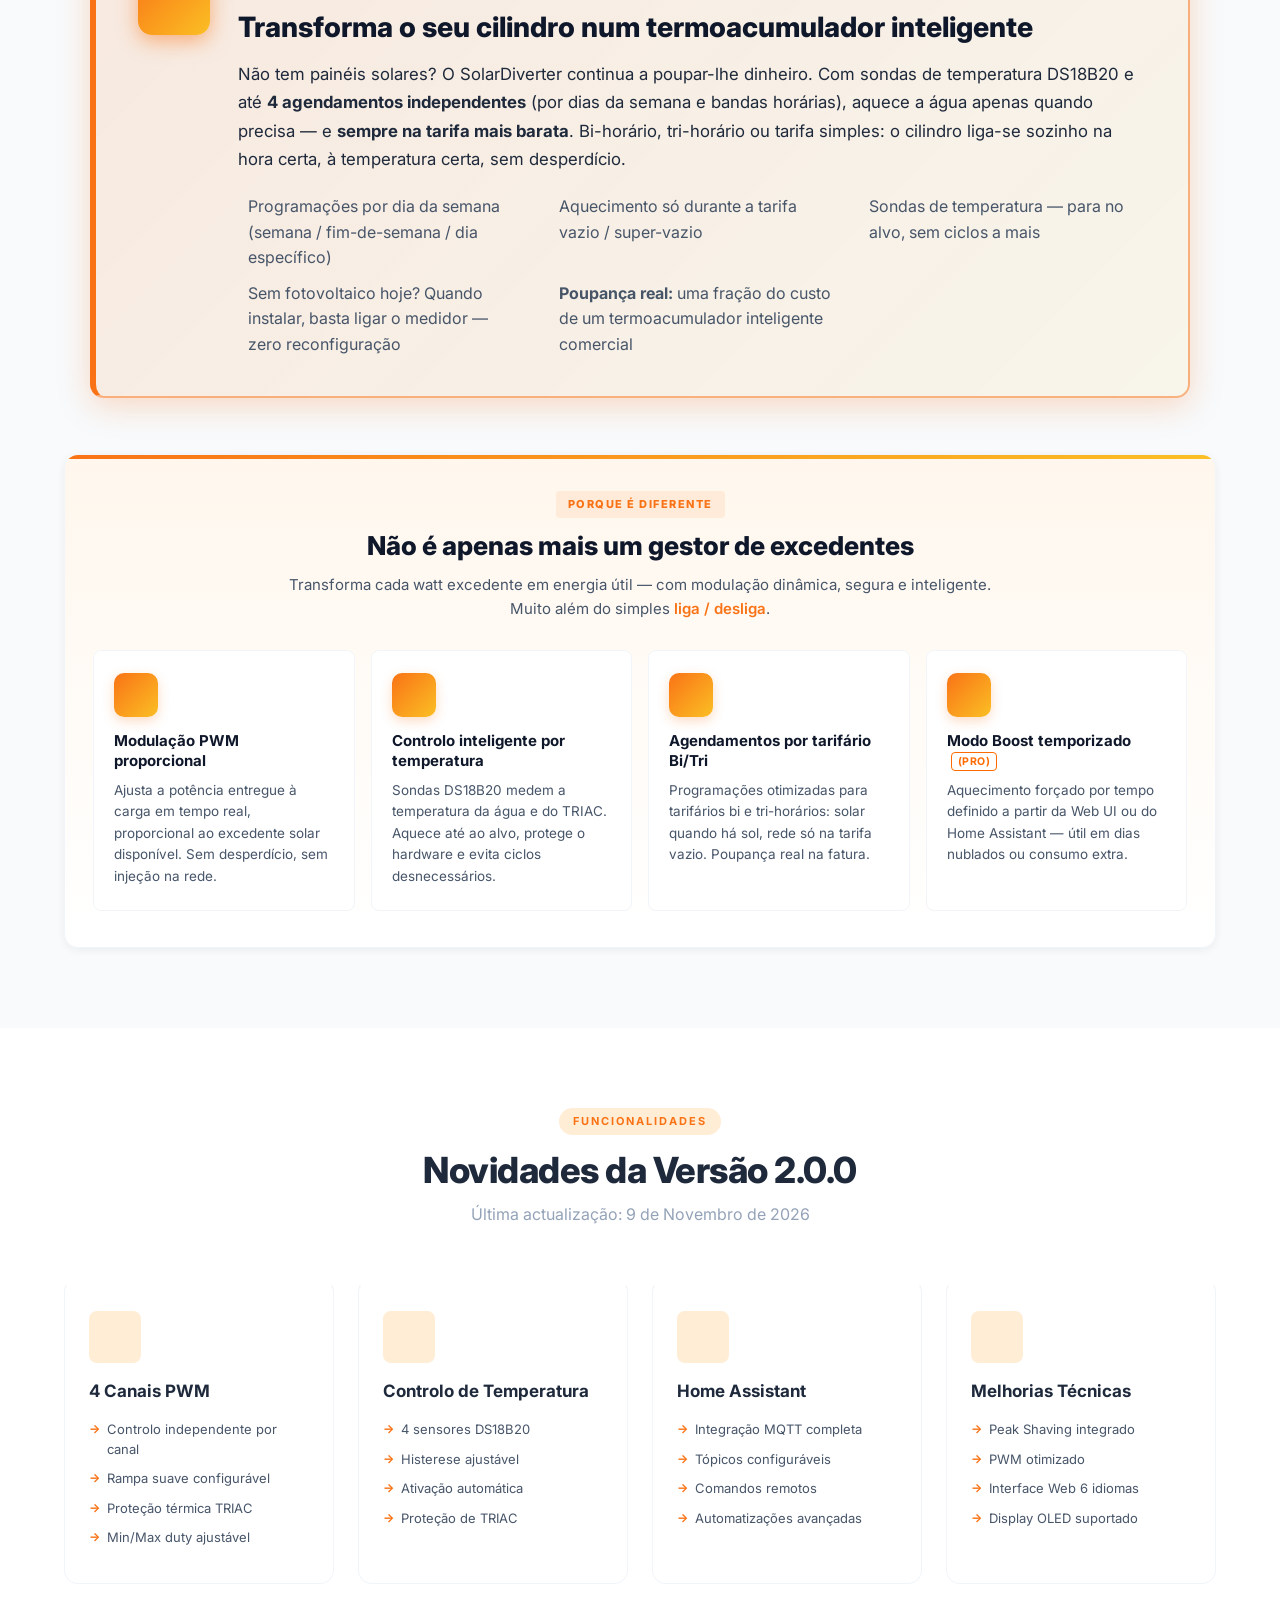
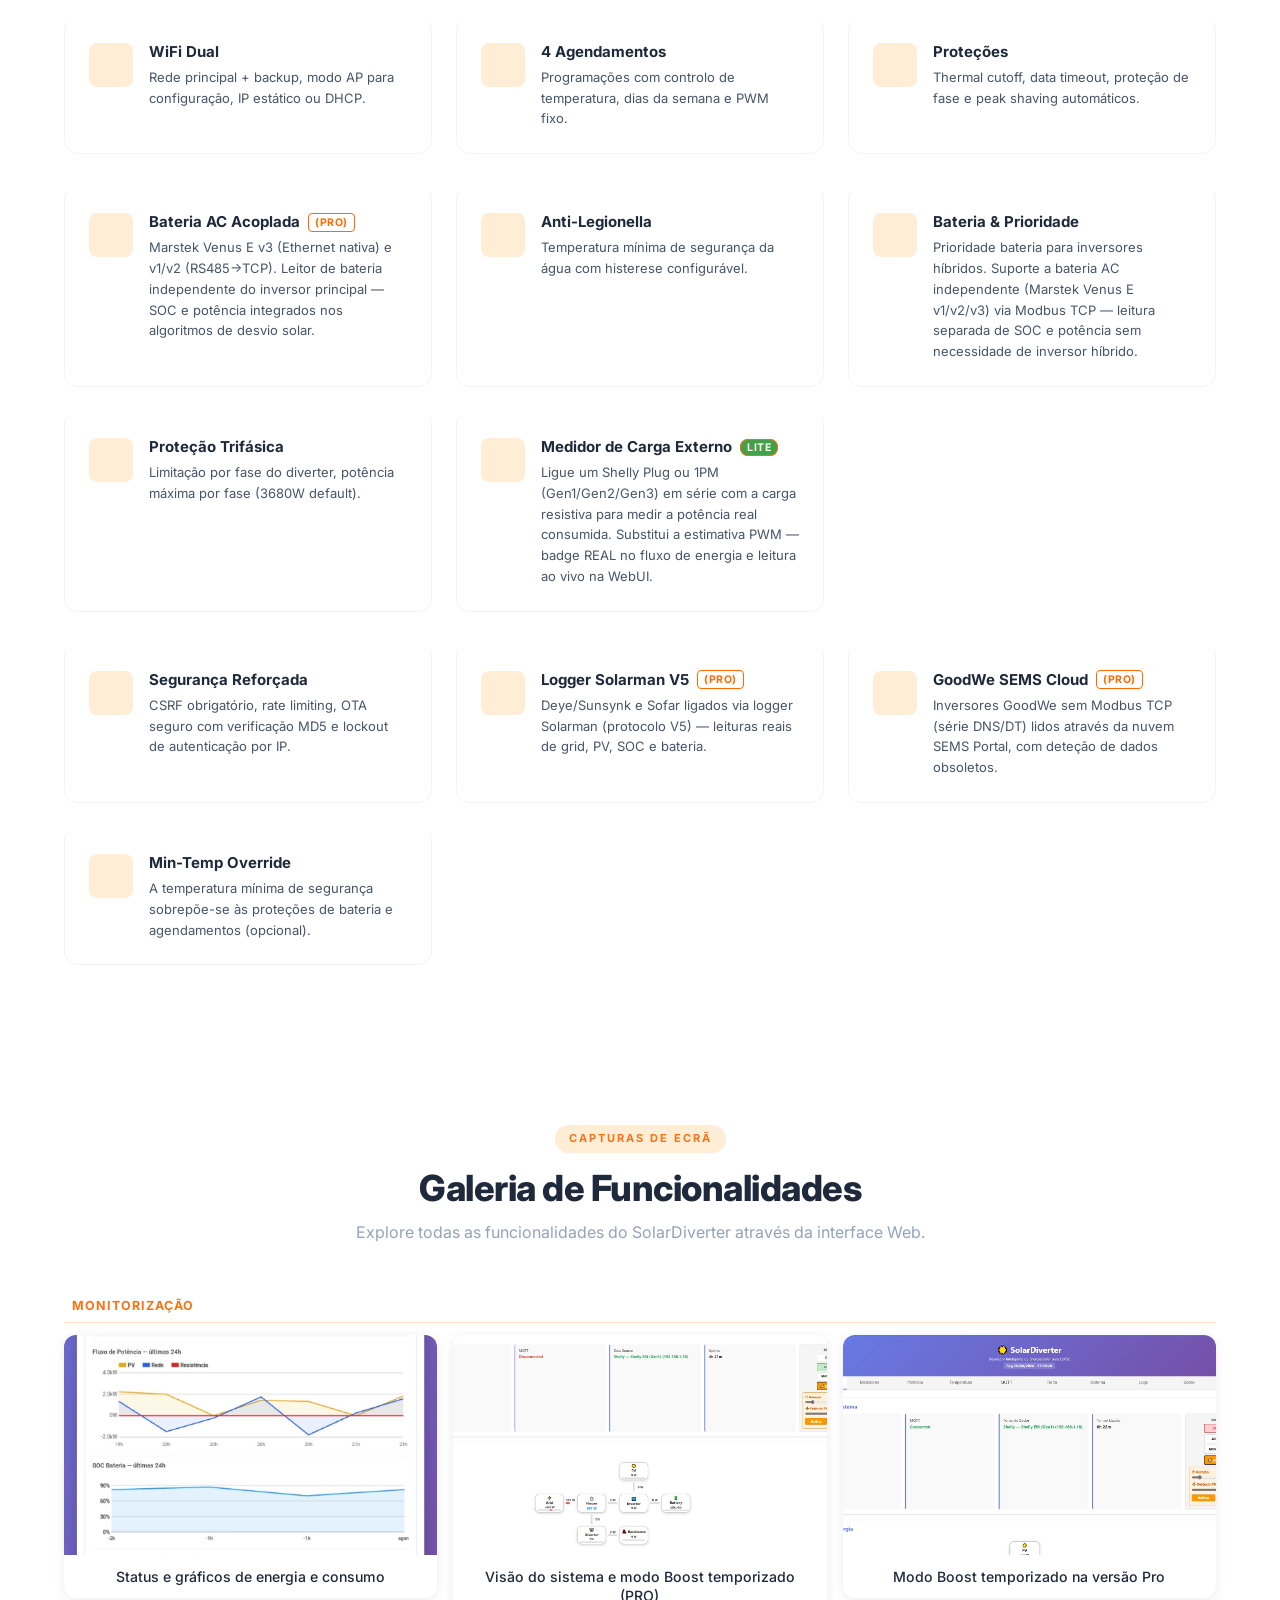
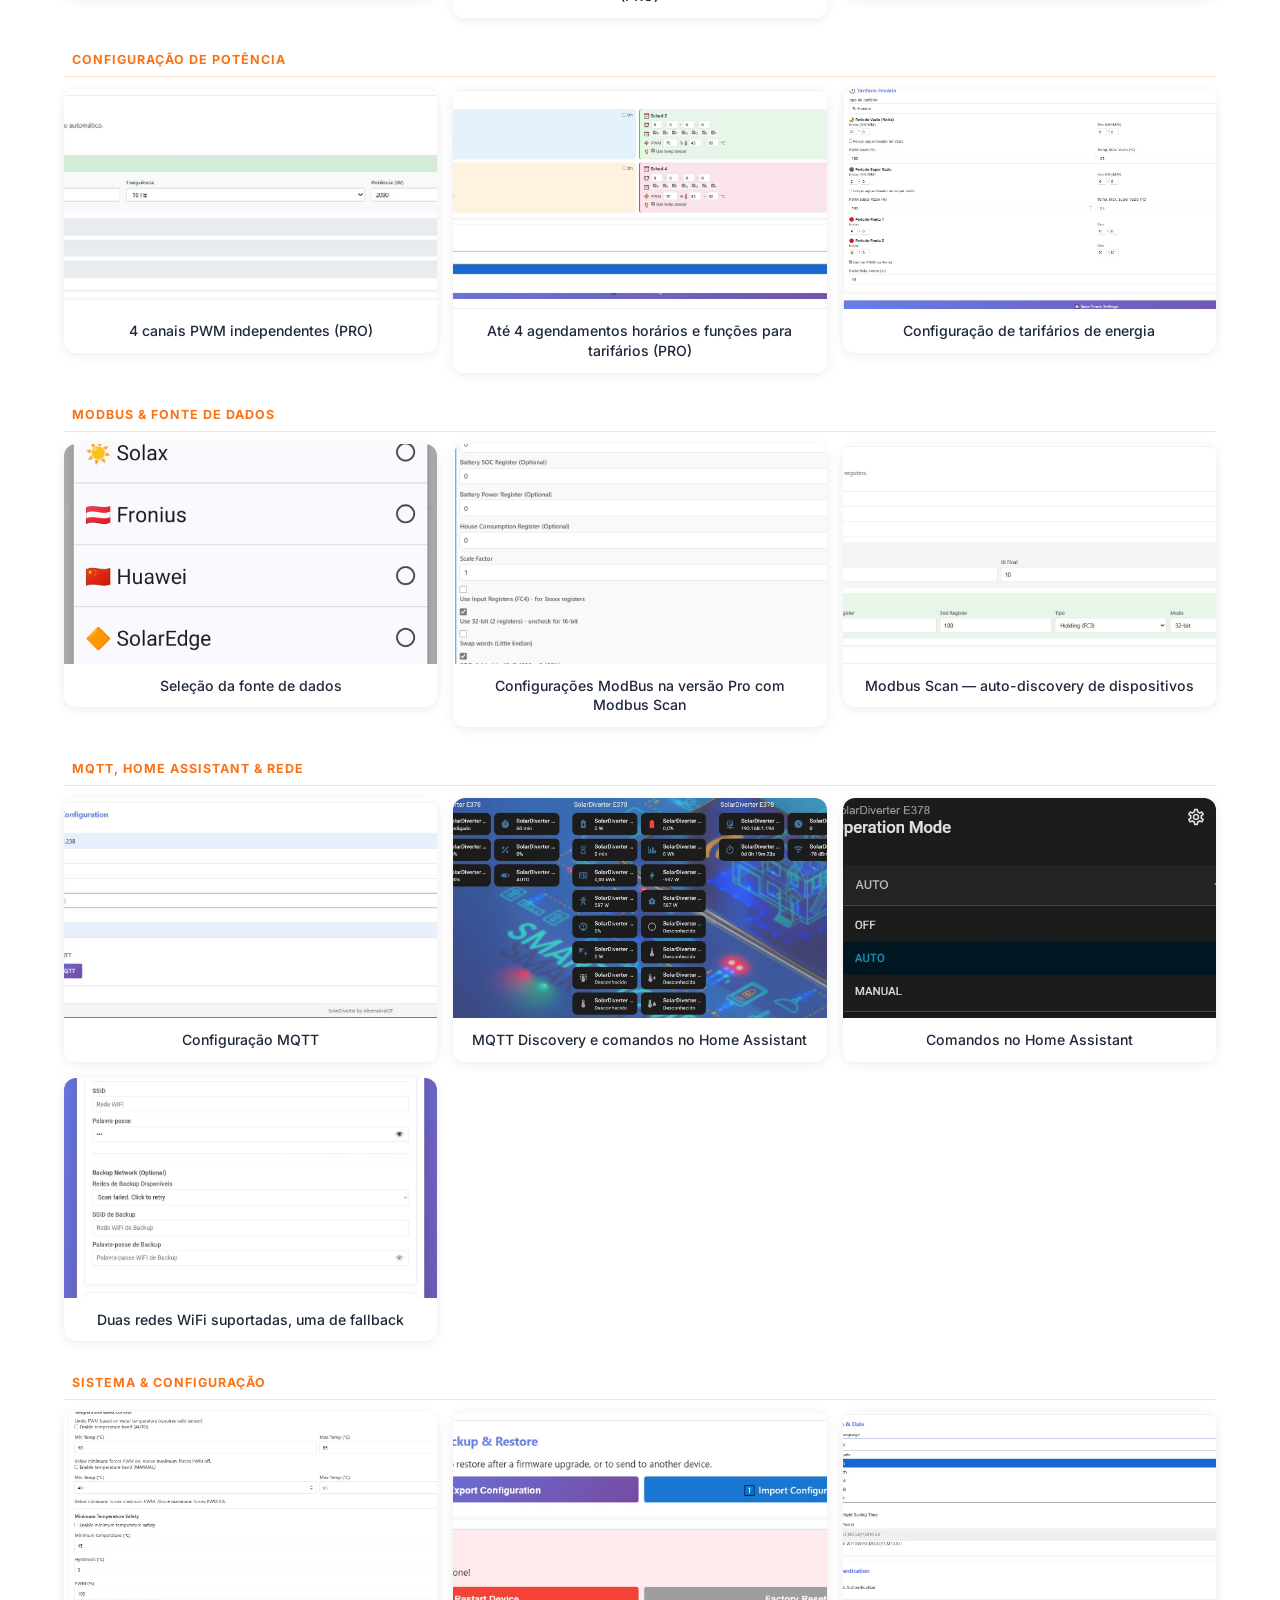
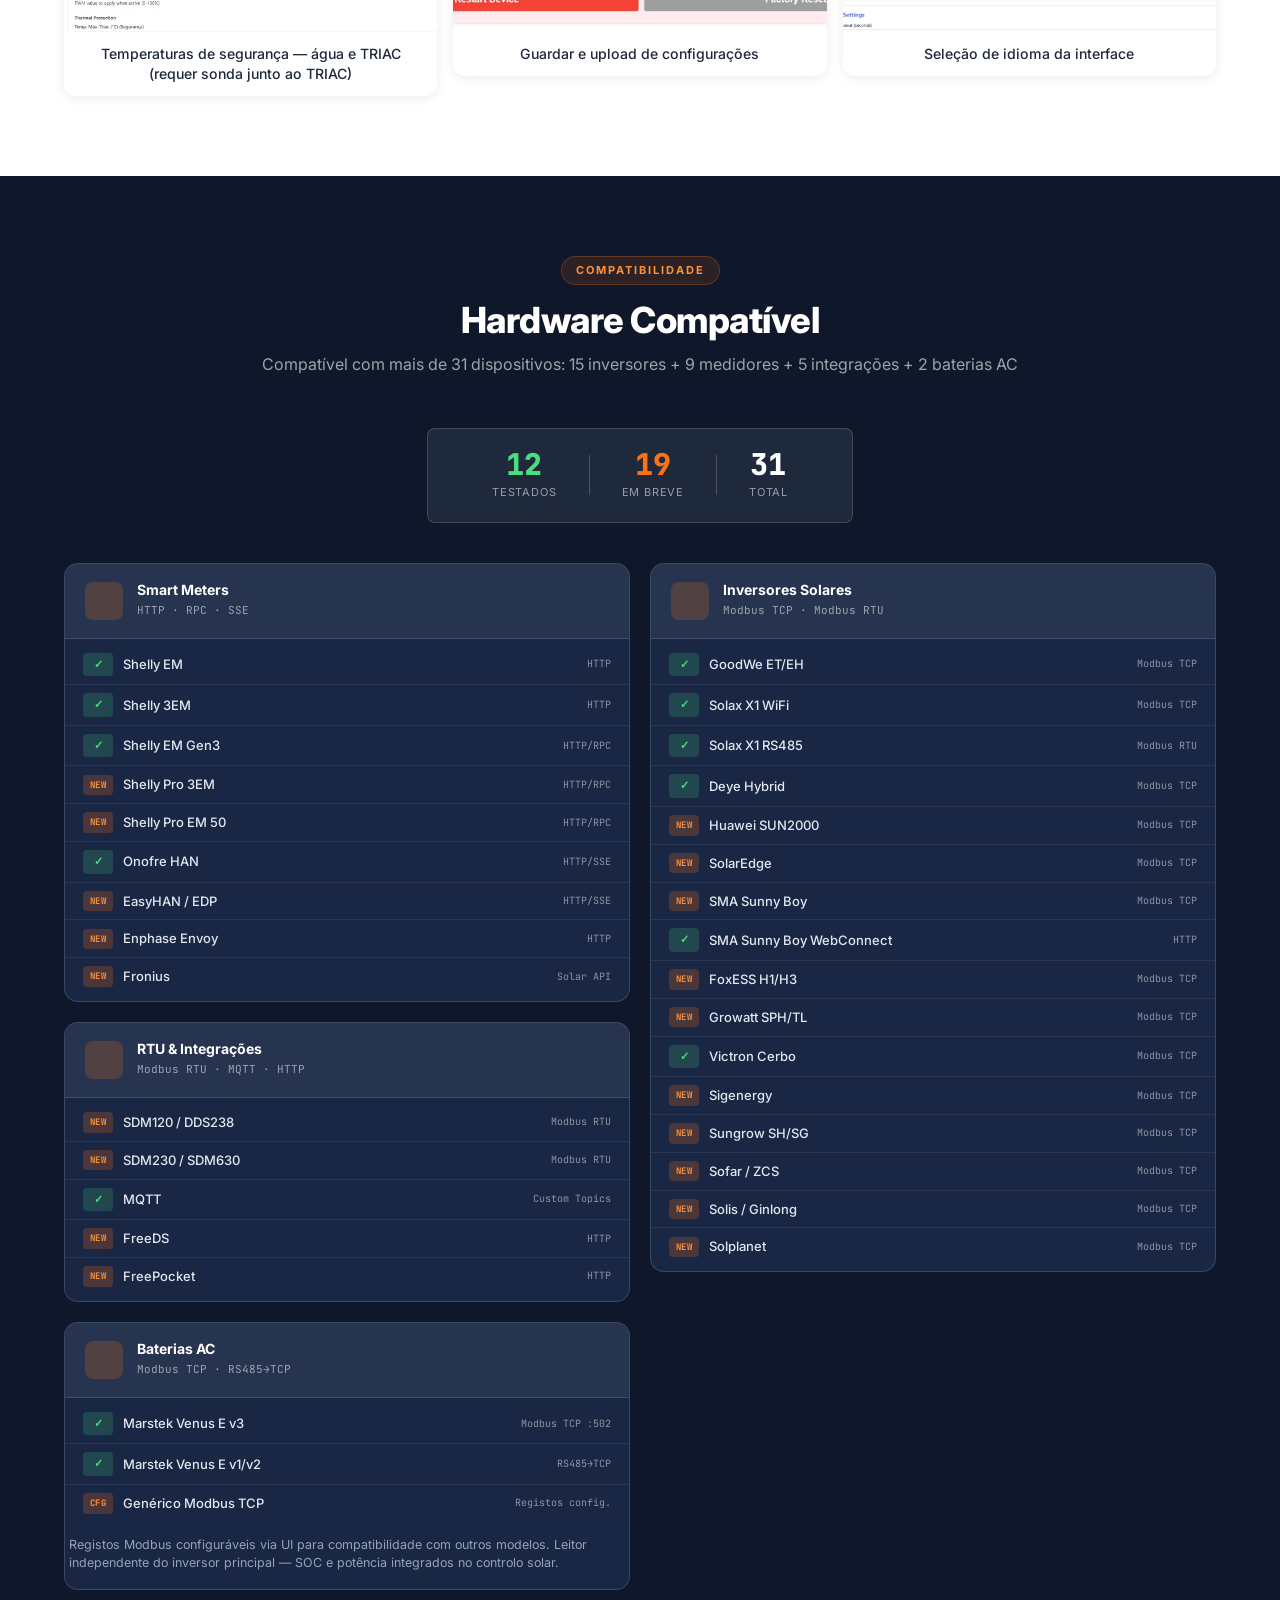
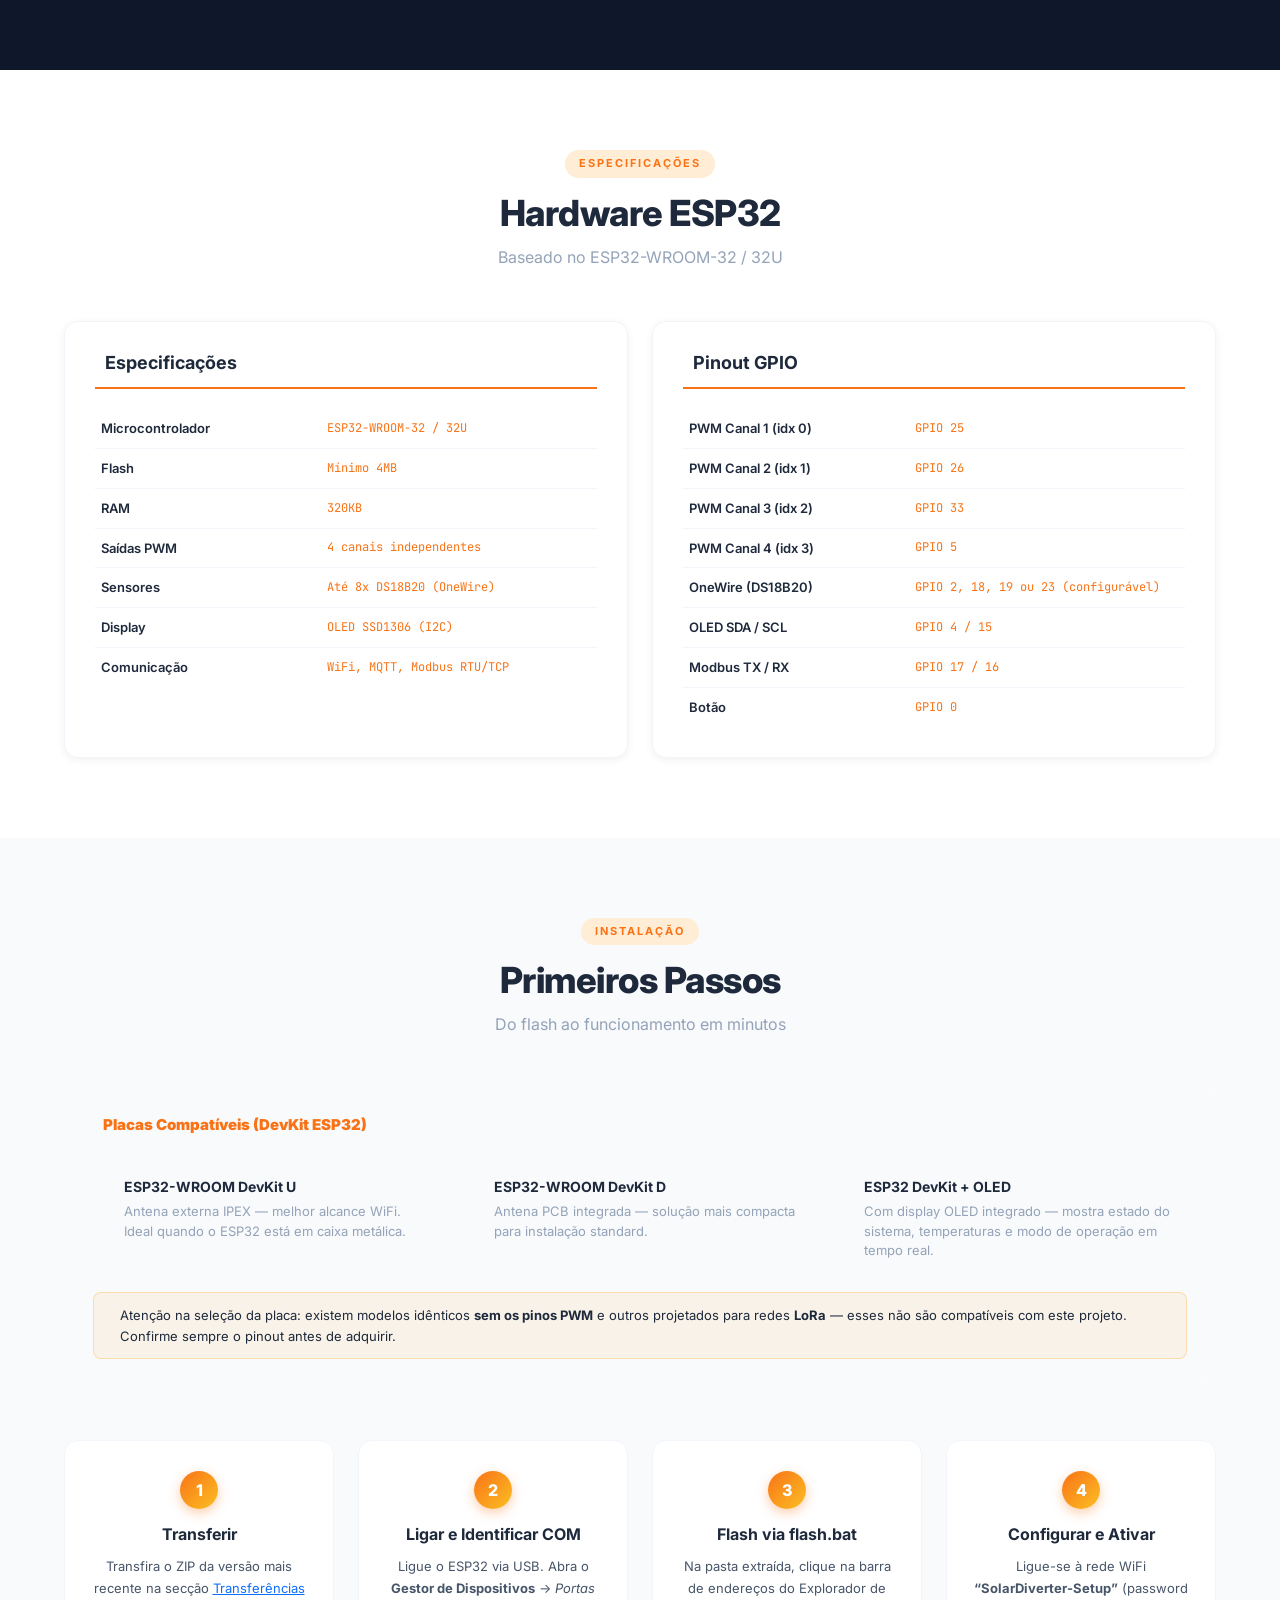
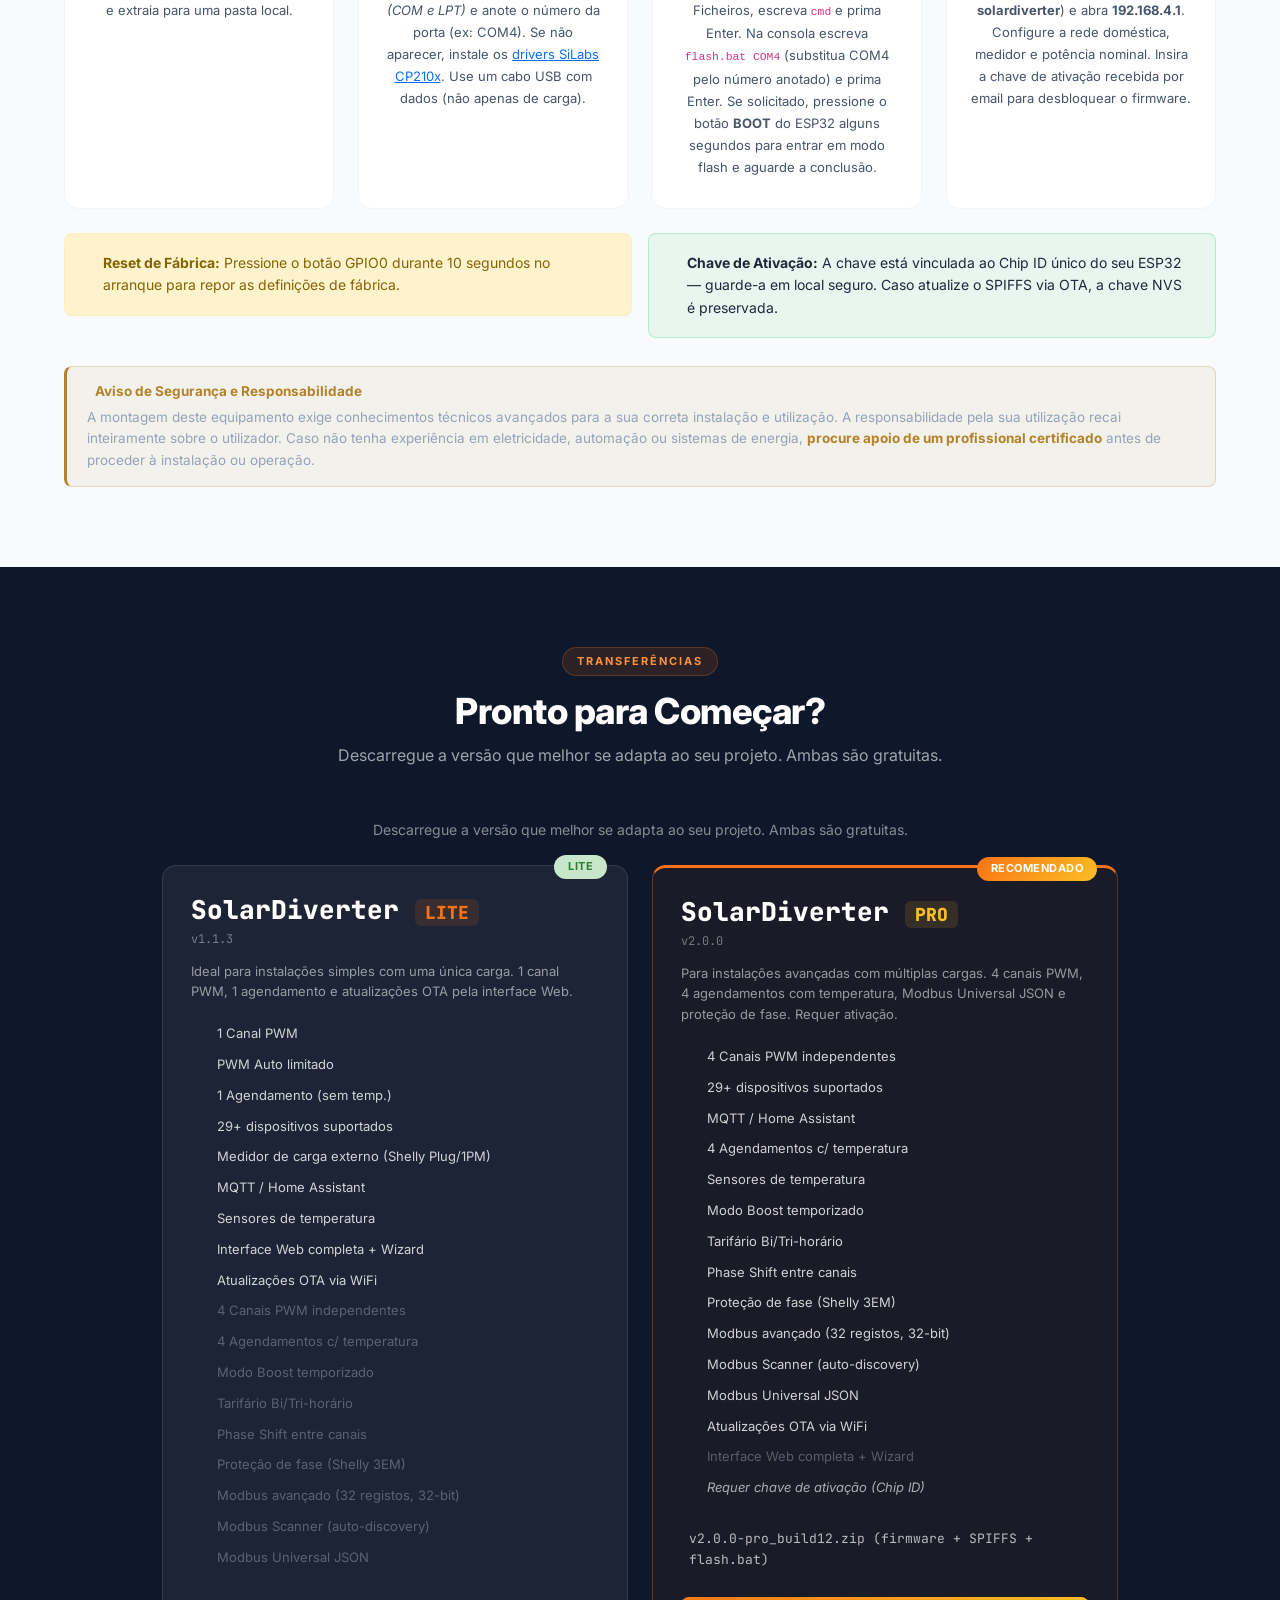
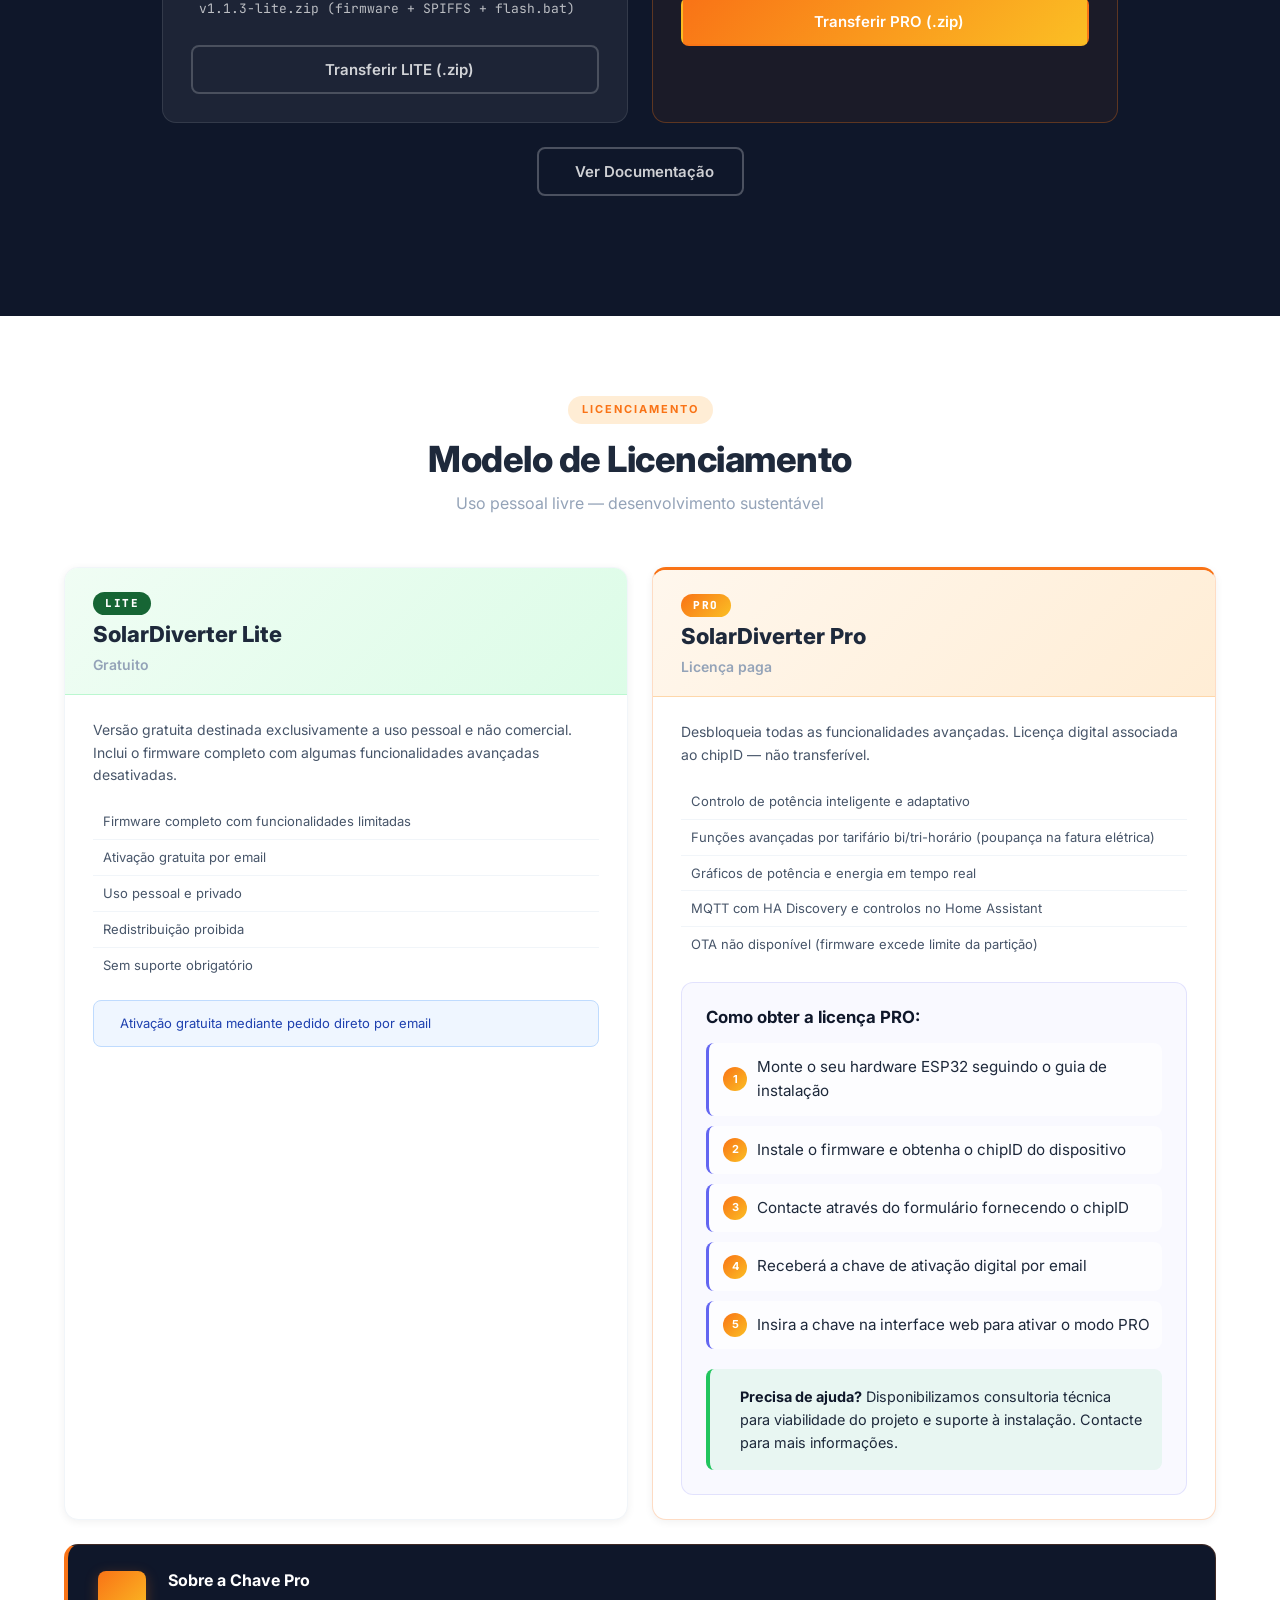
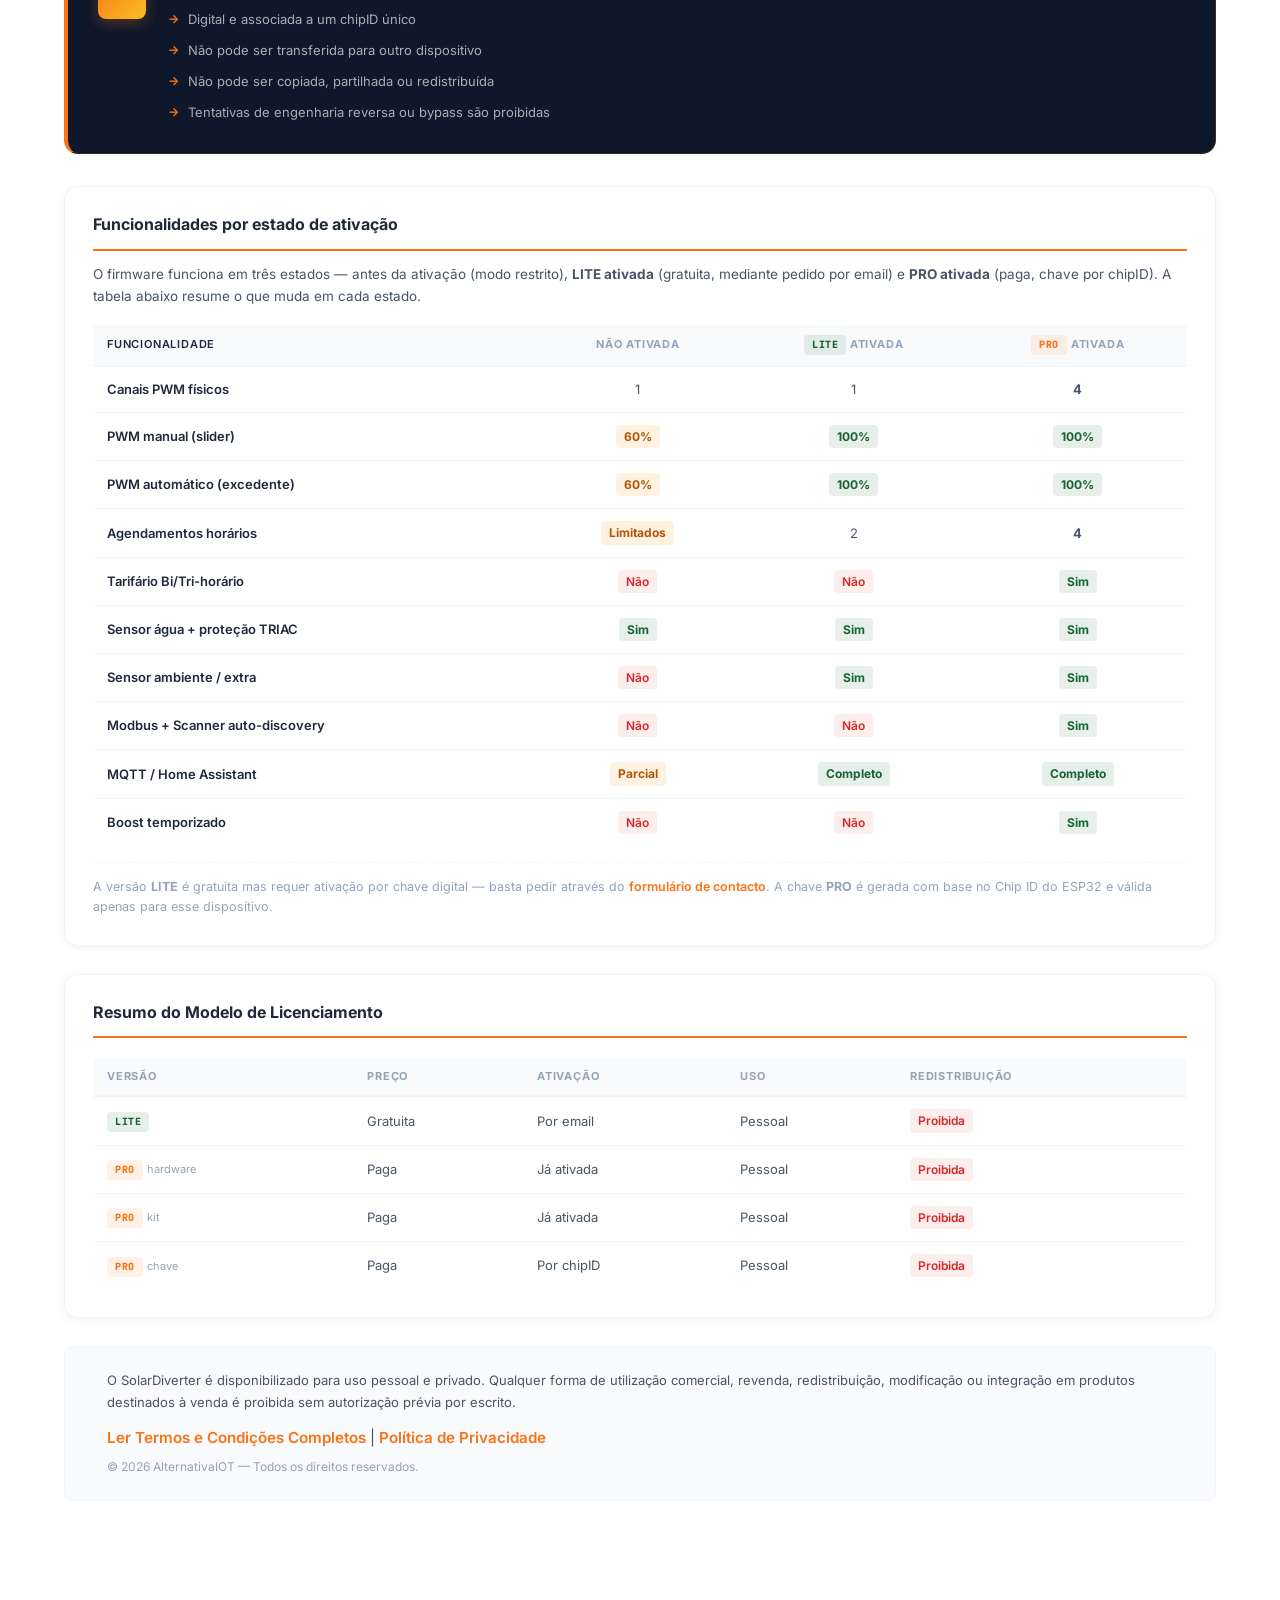
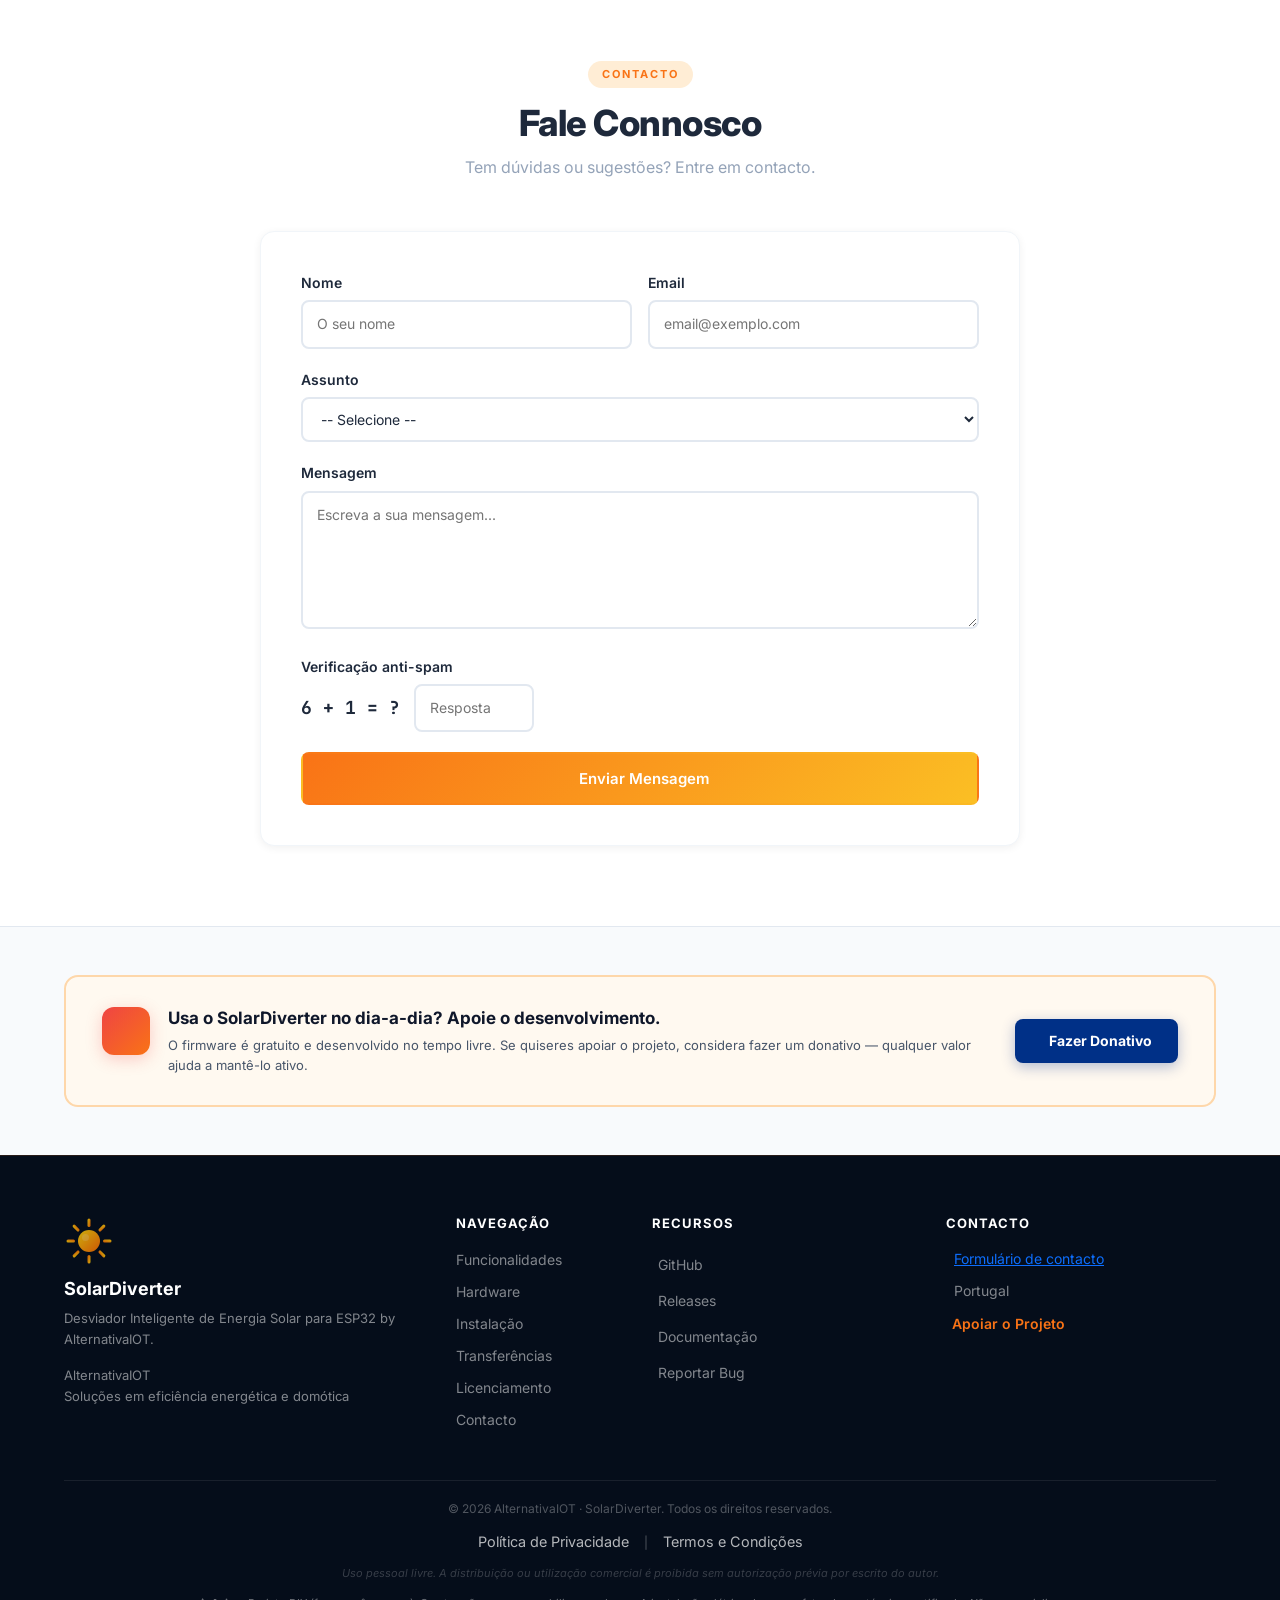
==== commit b5ec395c: "Update PRO download para build 12 (v2.0.0-pro_build12)" ====
--- a/index.html
+++ b/index.html
@@ -1010,9 +1010,9 @@
                         <li class="sd-dl-feat-info"><i class="la la-key"></i> <span data-i18n="dl_pro_activation">Requer chave de ativação (Chip ID)</span></li>
                     </ul>
                     <div class="sd-dl-files">
-                        <div class="sd-dl-file"><i class="la la-file-archive"></i><span>v2.0.0-pro_build11.zip (firmware + SPIFFS + flash.bat)</span></div>
-                    </div>
-                    <a href="https://github.com/sergiopsilva/solardiverter/releases/tag/v2.0.0-pro_build11" class="sd-btn sd-btn-primary sd-btn-block" target="_blank" rel="noopener">
+                        <div class="sd-dl-file"><i class="la la-file-archive"></i><span>v2.0.0-pro_build12.zip (firmware + SPIFFS + flash.bat)</span></div>
+                    </div>
+                    <a href="https://github.com/sergiopsilva/solardiverter/releases/tag/v2.0.0-pro_build12" class="sd-btn sd-btn-primary sd-btn-block" target="_blank" rel="noopener">
                         <i class="la la-download"></i>
                         <span data-i18n="dl_btn_pro">Transferir PRO (.zip)</span>
                     </a>
